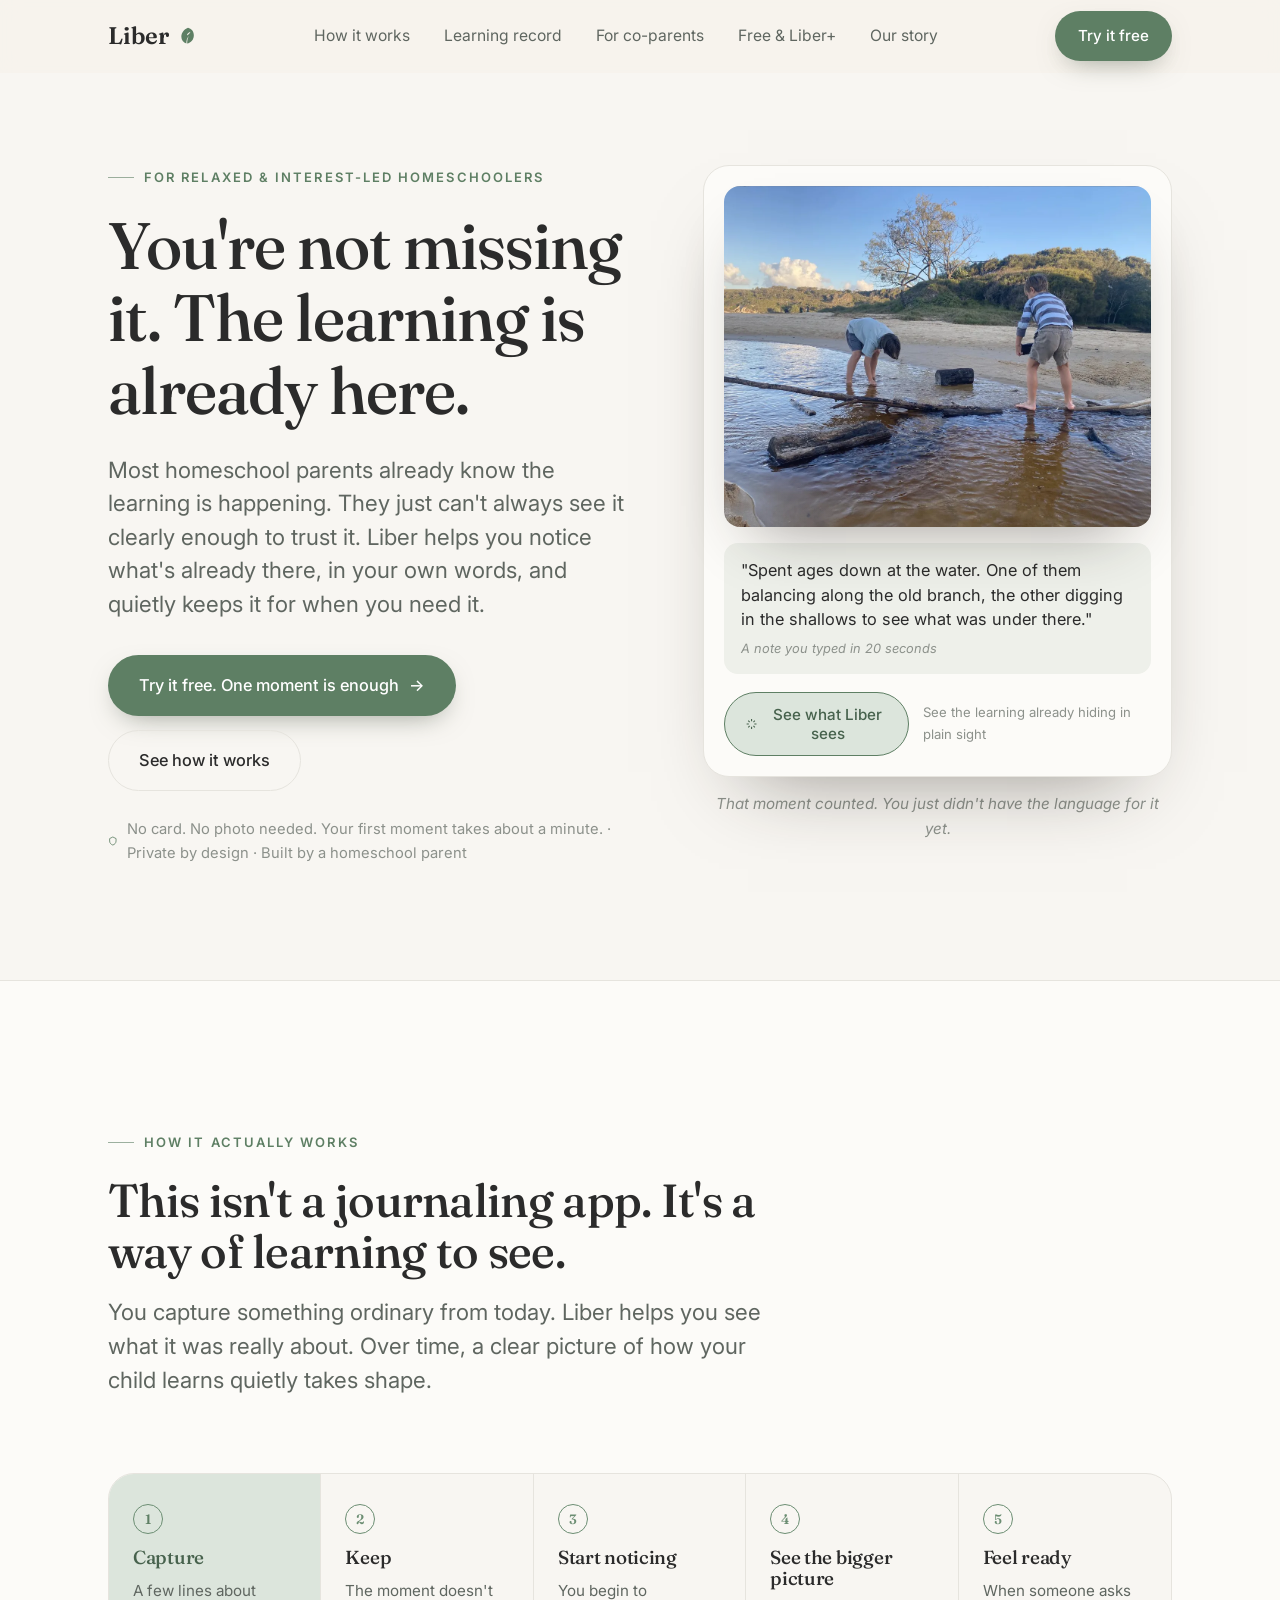
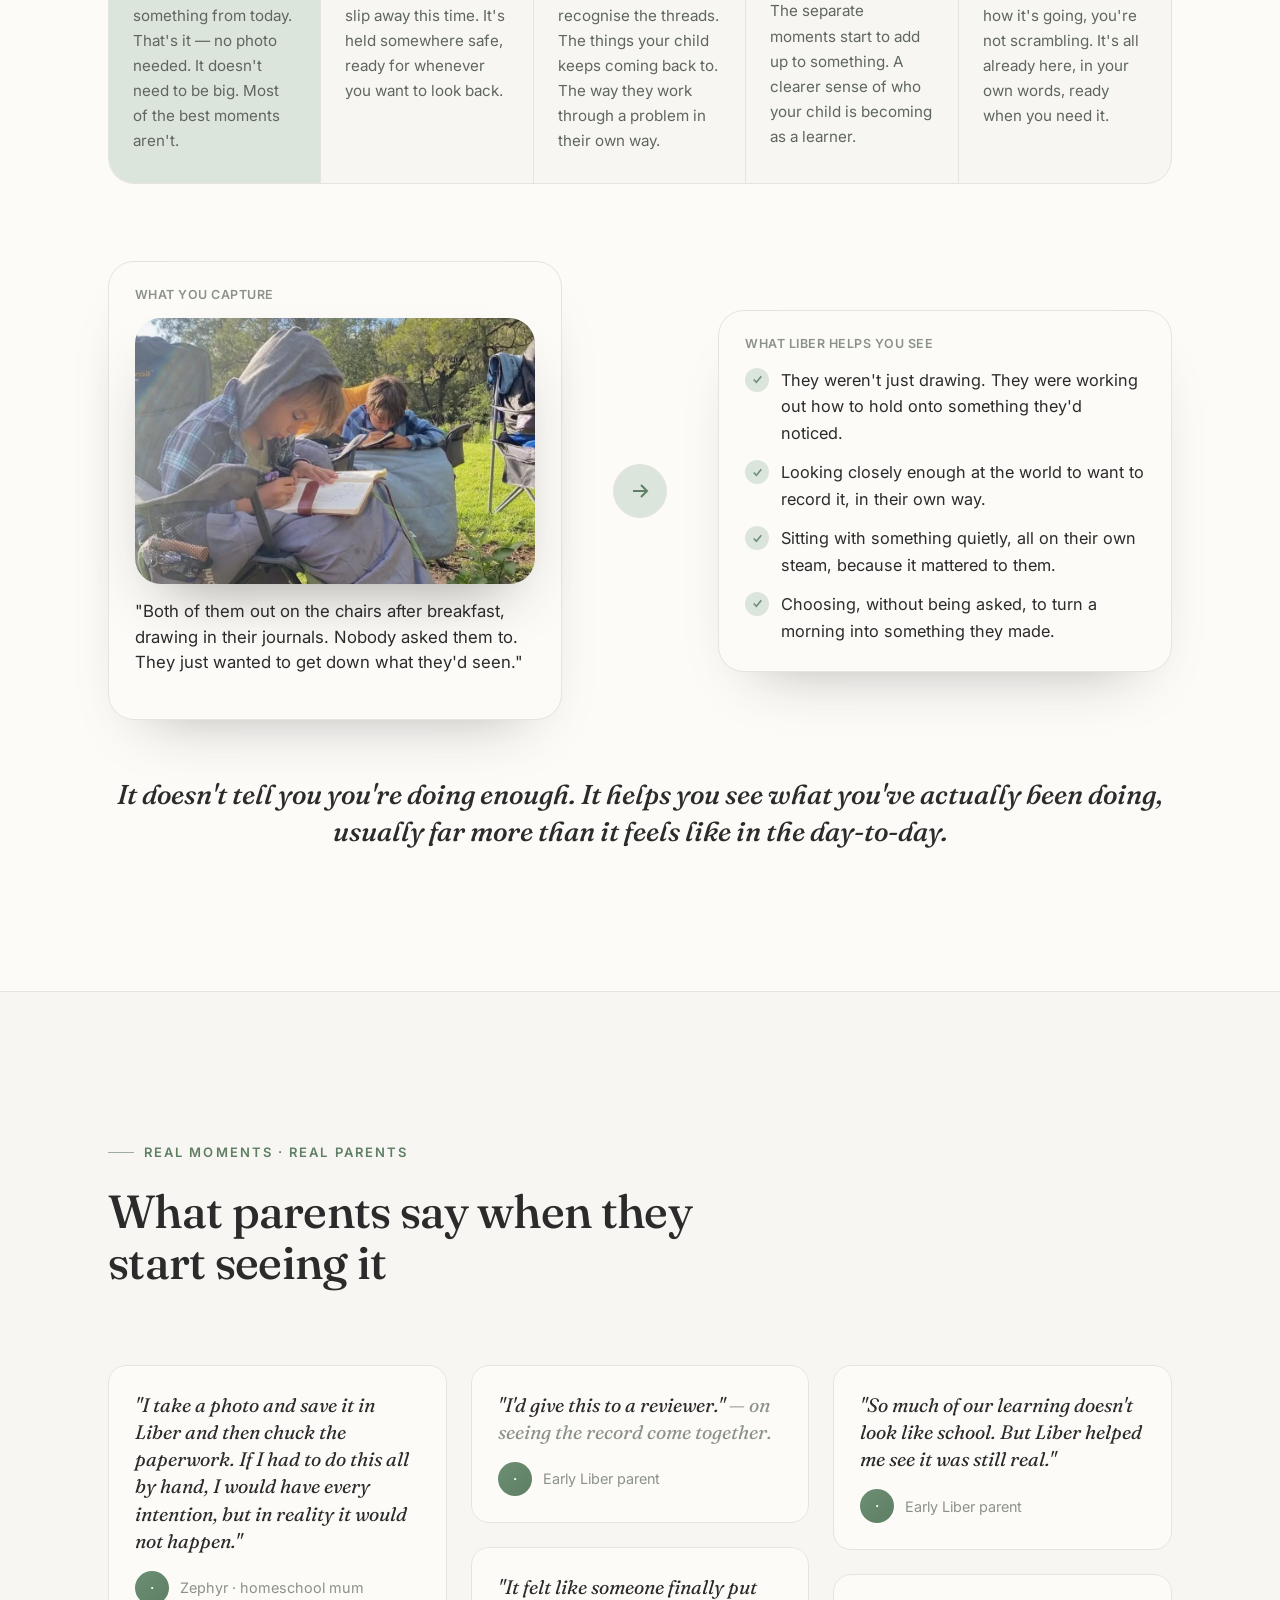
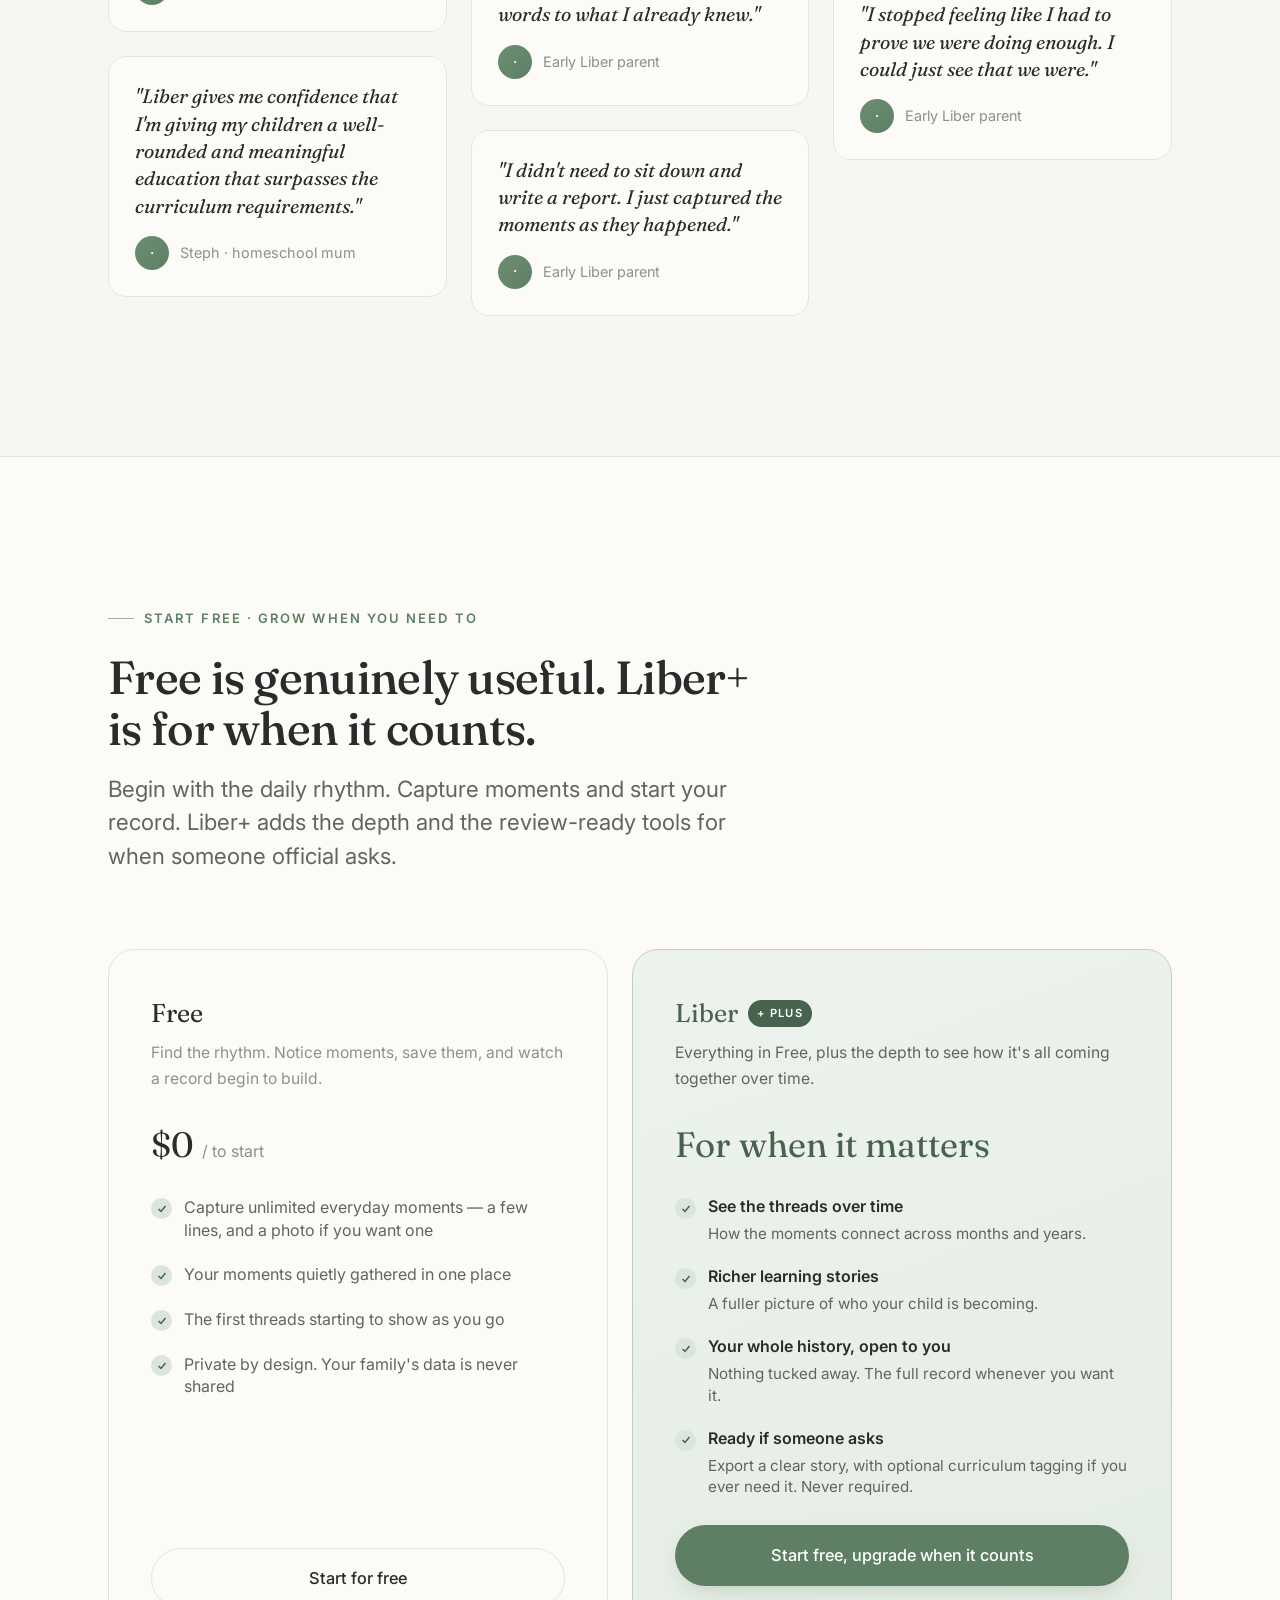
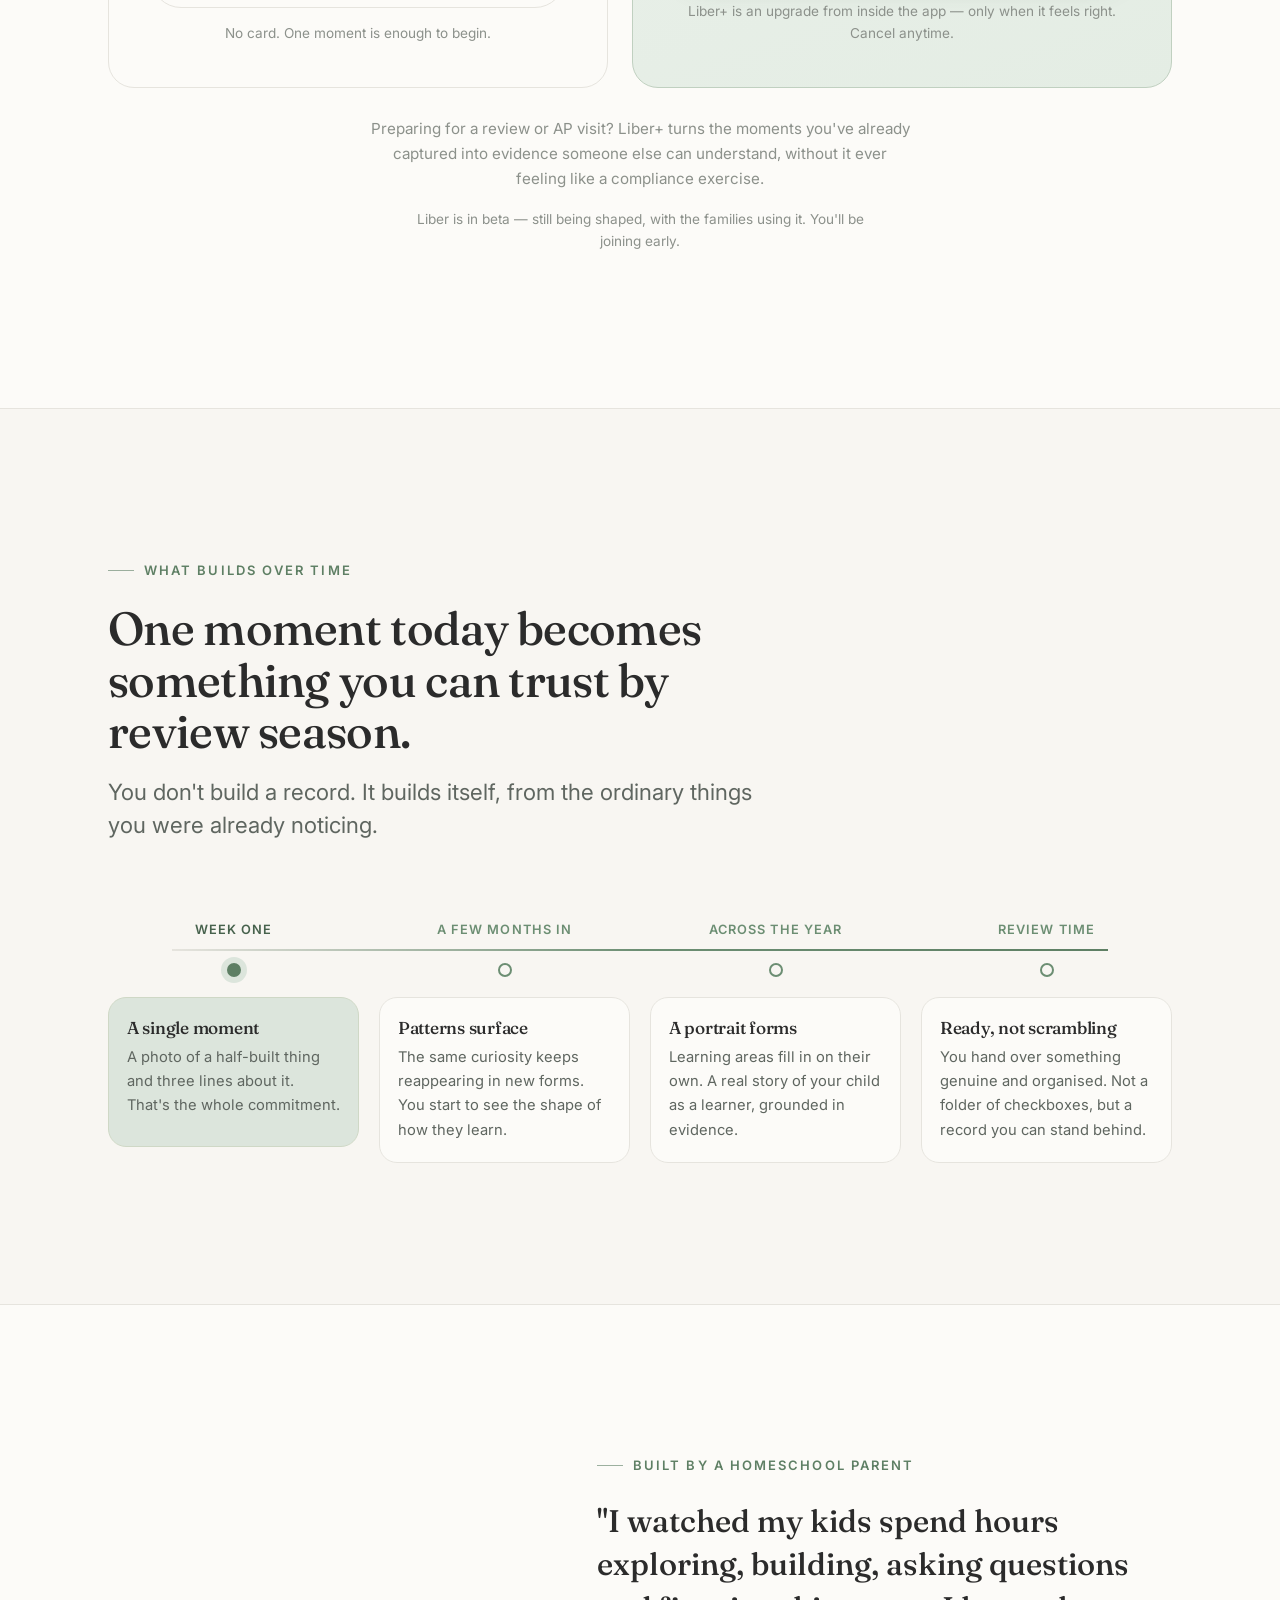
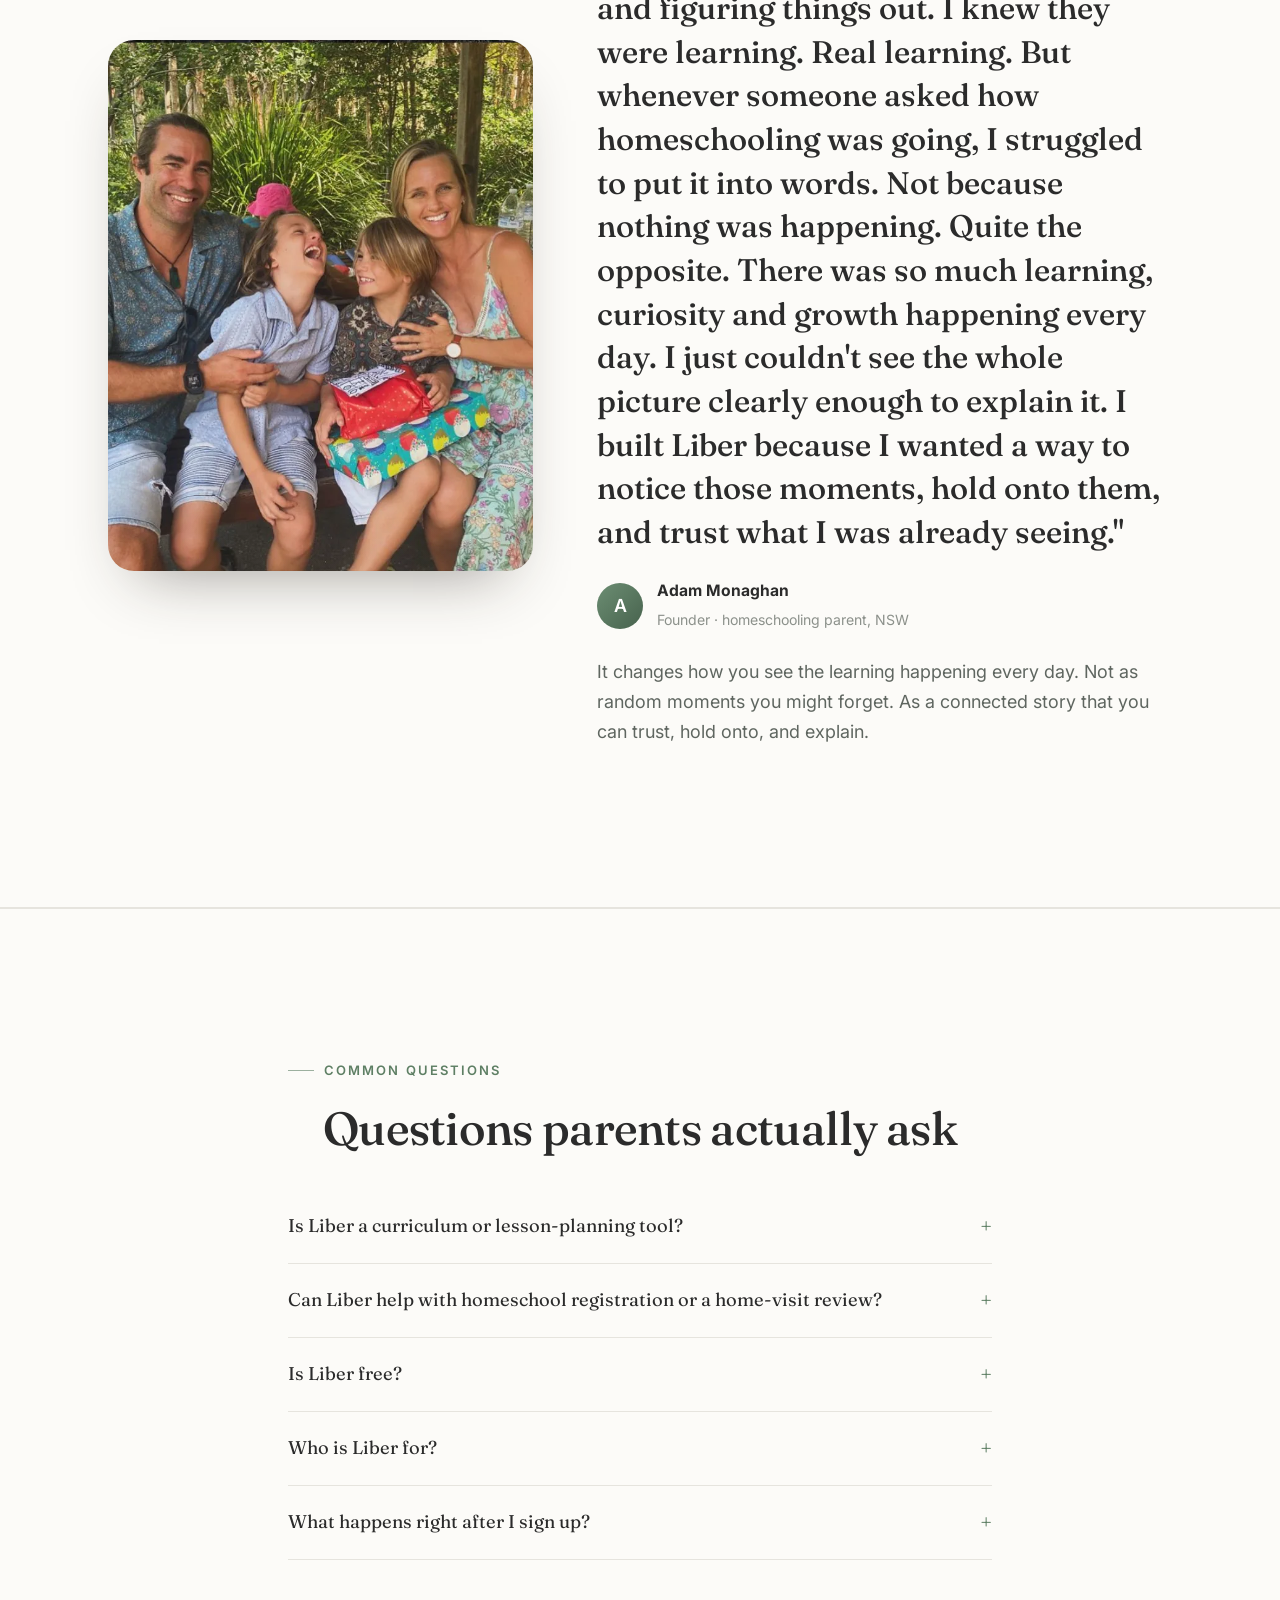
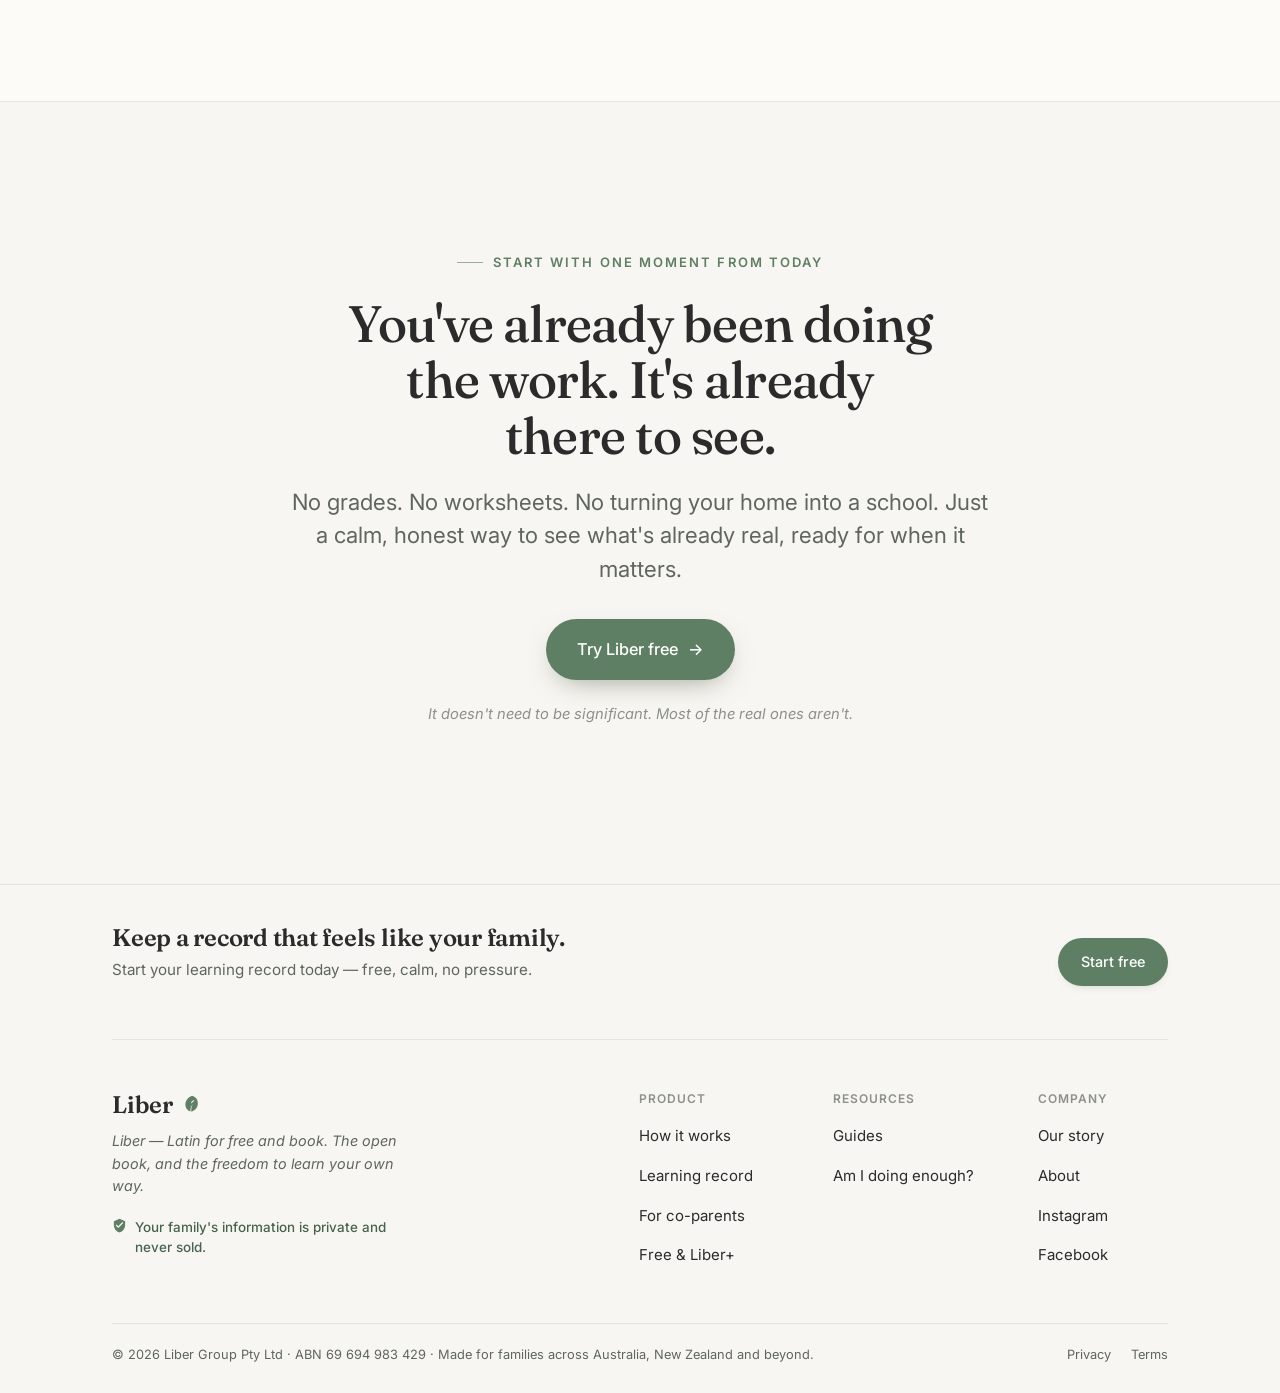
==== index.html @ 281dfd51 "Set accurate first-Moment expectations on the homepage A live signup-to-first-Moment walkthrough sho" ====
<!DOCTYPE html>
<html lang="en">
<head>
<meta charset="UTF-8" />
<script>
    !function(t,e){var o,n,p,r;e.__SV||(window.posthog && window.posthog.__loaded)||(window.posthog=e,e._i=[],e.init=function(i,s,a){function g(t,e){var o=e.split(".");2==o.length&&(t=t[o[0]],e=o[1]),t[e]=function(){t.push([e].concat(Array.prototype.slice.call(arguments,0)))}}(p=t.createElement("script")).type="text/javascript",p.crossOrigin="anonymous",p.async=!0,p.src=s.api_host.replace(".i.posthog.com","-assets.i.posthog.com")+"/static/array.js",(r=t.getElementsByTagName("script")[0]).parentNode.insertBefore(p,r);var u=e;for(void 0!==a?u=e[a]=[]:a="posthog",u.people=u.people||[],u.toString=function(t){var e="posthog";return"posthog"!==a&&(e+="."+a),t||(e+=" (stub)"),e},u.people.toString=function(){return u.toString(1)+".people (stub)"},o="xi Si init Ni Bi pr qi Ui $i capture calculateEventProperties Zi register register_once register_for_session unregister unregister_for_session Yi getFeatureFlag getFeatureFlagPayload getFeatureFlagResult isFeatureEnabled reloadFeatureFlags updateFlags updateEarlyAccessFeatureEnrollment getEarlyAccessFeatures on onFeatureFlags onSurveysLoaded onSessionId getSurveys getActiveMatchingSurveys renderSurvey displaySurvey cancelPendingSurvey canRenderSurvey canRenderSurveyAsync Ki identify setPersonProperties unsetPersonProperties group resetGroups setPersonPropertiesForFlags resetPersonPropertiesForFlags setGroupPropertiesForFlags resetGroupPropertiesForFlags reset setIdentity clearIdentity get_distinct_id getGroups get_session_id get_session_replay_url alias set_config startSessionRecording stopSessionRecording sessionRecordingStarted captureException addExceptionStep captureLog startExceptionAutocapture stopExceptionAutocapture loadToolbar get_property getSessionProperty Qi Wi createPersonProfile setInternalOrTestUser Ji Fi tn opt_in_capturing opt_out_capturing has_opted_in_capturing has_opted_out_capturing get_explicit_consent_status is_capturing clear_opt_in_out_capturing zi debug mr it getPageViewId captureTraceFeedback captureTraceMetric Ri".split(" "),n=0;n<o.length;n++)g(u,o[n]);e._i.push([i,s,a])},e.__SV=1)}(document,window.posthog||[]);
    posthog.init('phc_2ThTXHl2KDJTQolhAJInrXvRKtKXohJTFI7QK8k49r2', {
        api_host: 'https://us.i.posthog.com',
        defaults: '2026-05-30',
        person_profiles: 'identified_only', // or 'always' to create profiles for anonymous users as well
    })
</script>
<meta name="viewport" content="width=device-width, initial-scale=1.0" />
<link rel="icon" href="favicon.svg" type="image/svg+xml" />
<link rel="icon" href="favicon.ico" sizes="any" />
<link rel="apple-touch-icon" href="apple-touch-icon.png" />
<meta name="theme-color" content="#5E7F64" />
<title>Liber. You're not missing it. The learning is already here.</title>
<meta name="description" content="Liber helps relaxed, interest-led and unschooling homeschool parents see the learning that's already happening. It quietly builds a record you can trust." />
<link rel="canonical" href="https://liber.net.au/" />
<link rel="preload" as="image" href="images/creek-exploring.webp" fetchpriority="high" />
<meta property="og:type" content="website" />
<meta property="og:title" content="Liber — capture everyday learning moments, build confidence, records and evidence" />
<meta property="og:description" content="Liber helps homeschool families capture everyday moments of learning and turn them into confidence, records and evidence — without creating school at home." />
<meta property="og:url" content="https://liber.net.au/" />
<meta property="og:site_name" content="Liber" />
<meta property="og:image" content="https://liber.net.au/images/hero-journalling.jpg" />
<meta name="twitter:card" content="summary_large_image" />
<meta name="twitter:title" content="Liber — see the learning already happening" />
<meta name="twitter:description" content="Capture everyday learning moments and build confidence, records and evidence — without creating school at home." />
<meta name="twitter:image" content="https://liber.net.au/images/hero-journalling.jpg" />
<script type="application/ld+json">
{
  "@context": "https://schema.org",
  "@graph": [
    {
      "@type": "Organization",
      "@id": "https://liber.net.au/#org",
      "name": "Liber",
      "url": "https://liber.net.au/",
      "description": "Liber helps homeschool families capture everyday moments of learning and turn them into confidence, records and evidence — without creating school at home.",
      "founder": { "@id": "https://liber.net.au/#adam" },
      "areaServed": [ {"@type":"Country","name":"Australia"}, {"@type":"Country","name":"New Zealand"} ],
      "sameAs": [
        "https://www.instagram.com/liberlearning/",
        "https://www.facebook.com/profile.php?id=61584045934594"
      ]
    },
    {
      "@type": "Person",
      "@id": "https://liber.net.au/#adam",
      "name": "Adam Monaghan",
      "jobTitle": "Founder",
      "worksFor": { "@id": "https://liber.net.au/#org" },
      "description": "Homeschooling parent, NSW, Australia; founder of Liber.",
      "knowsAbout": ["Homeschool registration (NSW)", "Home education record-keeping", "Unschooling"],
      "sameAs": ["https://www.linkedin.com/in/adam-monaghan-69747554/"]
    },
    {
      "@type": "SoftwareApplication",
      "@id": "https://liber.net.au/#app",
      "name": "Liber",
      "url": "https://liber.net.au/",
      "operatingSystem": "Web",
      "applicationCategory": "EducationalApplication",
      "publisher": { "@id": "https://liber.net.au/#org" },
      "description": "Capture everyday homeschool moments — a photo and a few lines — and build the confidence, records and evidence you need for registration or review time. Made for relaxed, interest-led and unschooling families.",
      "audience": { "@type": "Audience", "audienceType": "Homeschooling parents; unschooling and interest-led families; neurodivergent learners" },
      "offers": [ { "@type": "Offer", "name": "Free", "price": "0", "priceCurrency": "AUD" } ]
    },
    {
      "@type": "FAQPage",
      "@id": "https://liber.net.au/#faq",
      "mainEntity": [
        { "@type": "Question", "name": "Is Liber a curriculum or lesson-planning tool?",
          "acceptedAnswer": { "@type": "Answer", "text": "No. Liber is deliberately not a curriculum tool. It helps you see and keep the learning already happening in everyday moments — no worksheets, no grades, no lesson plans." } },
        { "@type": "Question", "name": "Can Liber help with homeschool registration or a home-visit review?",
          "acceptedAnswer": { "@type": "Answer", "text": "Yes. The moments you capture quietly build into a record. Liber+ can turn them into a clear, organised story for registration, reviews or an Authorised Person visit — without it ever feeling like a compliance exercise." } },
        { "@type": "Question", "name": "Is Liber free?",
          "acceptedAnswer": { "@type": "Answer", "text": "Yes — capturing moments and building your record is free. Liber+ adds long-range patterns, richer learning stories, full history and review-ready exports." } },
        { "@type": "Question", "name": "Who is Liber for?",
          "acceptedAnswer": { "@type": "Answer", "text": "Relaxed, interest-led, unschooling and neurodivergent homeschool families across Australia, New Zealand and beyond, who want a calm, honest record of real learning." } }
      ]
    }
  ]
}
</script>
<link rel="preconnect" href="https://fonts.googleapis.com" />
<link rel="preconnect" href="https://fonts.gstatic.com" crossorigin />
<link rel="preload" as="style" href="https://fonts.googleapis.com/css2?family=Fraunces:opsz,wght@9..144,400;9..144,500;9..144,600&family=Inter:wght@400;450;500;600&display=swap" />
<link rel="stylesheet" href="https://fonts.googleapis.com/css2?family=Fraunces:opsz,wght@9..144,400;9..144,500;9..144,600&family=Inter:wght@400;450;500;600&display=swap" media="print" onload="this.media='all'" />
<noscript><link rel="stylesheet" href="https://fonts.googleapis.com/css2?family=Fraunces:opsz,wght@9..144,400;9..144,500;9..144,600&family=Inter:wght@400;450;500;600&display=swap" /></noscript>
<style>
  :root{
    /* Liber app palette — re-skinned from WeWeb design system */
    --paper:#F8F6F2;        /* warm cream base (app background) */
    --paper-2:#FCFBF8;      /* off-white card surface */
    --paper-3:#EEF0EA;      /* soft sage-tinted panel */
    --ink:#2B2B2B;          /* primary text */
    --ink-soft:#5F6660;     /* secondary / body text */
    --ink-faint:#8C918B;    /* muted captions */
    --line:#E6E4DE;         /* light hairline borders */
    --sage:#5E7F64;         /* primary green accent */
    --sage-deep:#47624D;    /* dark green */
    --sage-tint:#DCE5DC;    /* soft sage wash */
    --clay:#6C8E73;         /* secondary accent → success green (was clay) */
    --clay-tint:#DCE5DC;    /* soft sage wash (was clay tint) */
    --gold:#5E7F64;         /* Liber+ accent → primary green (was gold) */
    --radius:18px;
    --radius-lg:26px;
    --maxw:1120px;
    --ease:cubic-bezier(.4,.14,.18,1);
  }

  *{box-sizing:border-box;}
  html{scroll-behavior:smooth;}
  body{
    margin:0;
    background:var(--paper);
    color:var(--ink-soft);
    font-family:'Inter',system-ui,-apple-system,sans-serif;
    font-size:18px;
    line-height:1.65;
    -webkit-font-smoothing:antialiased;
    text-rendering:optimizeLegibility;
    overflow-x:hidden;
  }
  h1,h2,h3,h4{
    font-family:'Fraunces',Georgia,serif;
    color:var(--ink);
    font-weight:500;
    line-height:1.1;
    letter-spacing:-0.015em;
    margin:0;
  }
  p{margin:0 0 1.1em;}
  a{color:inherit;}
  img{max-width:100%;display:block;}

  .wrap{max-width:var(--maxw);margin:0 auto;padding:0 28px;}
  .narrow{max-width:760px;margin-left:auto;margin-right:auto;}

  /* ===== Section rhythm — generous breathing room ===== */
  section{padding:clamp(72px,11vw,150px) 0;position:relative;}
  .eyebrow{
    font-family:'Inter',sans-serif;
    font-size:13px;font-weight:600;letter-spacing:.16em;text-transform:uppercase;
    color:var(--sage);margin:0 0 22px;display:inline-flex;align-items:center;gap:10px;
  }
  .eyebrow::before{content:"";width:26px;height:1px;background:var(--sage);opacity:.6;}

  .display{font-size:clamp(2.3rem,5.6vw,4rem);}
  .h2{font-size:clamp(1.9rem,3.8vw,2.9rem);}
  .lede{font-size:clamp(1.15rem,1.9vw,1.4rem);line-height:1.5;color:var(--ink-soft);}

  /* ===== Buttons ===== */
  .btn{
    display:inline-flex;align-items:center;justify-content:center;gap:10px;
    font-family:'Inter',sans-serif;font-weight:500;font-size:1.02rem;
    padding:16px 30px;border-radius:100px;border:1px solid transparent;
    cursor:pointer;text-decoration:none;transition:transform .35s var(--ease),background .3s,box-shadow .3s;
  }
  .btn-primary{background:var(--sage);color:#fff;box-shadow:0 10px 28px -12px rgba(71,81,65,.6);}
  .btn-primary:hover{background:var(--sage-deep);transform:translateY(-2px);}
  .btn-ghost{background:transparent;color:var(--ink);border-color:var(--line);}
  .btn-ghost:hover{border-color:var(--sage);color:var(--sage-deep);transform:translateY(-2px);}
  .btn-arrow{transition:transform .35s var(--ease);}
  .btn:hover .btn-arrow{transform:translateX(4px);}

  /* ===== Header ===== */
  header.site{
    position:sticky;top:0;z-index:60;
    backdrop-filter:saturate(120%) blur(10px);
    background:rgba(247,243,236,.78);
    border-bottom:1px solid transparent;transition:border-color .3s,background .3s;
  }
  header.site.scrolled{border-color:var(--line);}
  .nav{display:flex;align-items:center;justify-content:space-between;height:72px;}
  .logo{font-family:'Fraunces',serif;font-weight:600;font-size:1.5rem;color:var(--ink);letter-spacing:-.01em;text-decoration:none;display:flex;align-items:center;gap:9px;}
  .logo .leaf{width:20px;height:20px;display:inline-block;margin-bottom:1px;color:var(--sage);flex:none;}
  .nav-links{display:flex;align-items:center;gap:34px;}
  .nav-links a{text-decoration:none;font-size:.98rem;color:var(--ink-soft);transition:color .2s;}
  .nav-links a:hover{color:var(--sage-deep);}
  .nav-cta{padding:11px 22px;font-size:.95rem;}
  .nav-toggle{display:none;}

  /* ===== Photographic placeholders ===== */
  .photo{
    position:relative;border-radius:var(--radius-lg);overflow:hidden;
    background:linear-gradient(135deg,#cbb89c 0%,#a8957a 45%,#8a9c84 100%);
    box-shadow:0 30px 60px -30px rgba(40,34,26,.45);
    isolation:isolate;
  }
  .photo::after{ /* very light vignette only, so real photos stay clean */
    content:"";position:absolute;inset:0;z-index:1;pointer-events:none;
    background:radial-gradient(130% 130% at 50% 0%,transparent 70%,rgba(40,30,20,.10) 100%);
  }
  .photo .ph-label{
    position:absolute;left:16px;bottom:14px;z-index:3;
    font-size:11.5px;letter-spacing:.05em;color:rgba(255,255,255,.92);
    background:rgba(36,31,26,.34);backdrop-filter:blur(3px);
    padding:5px 11px;border-radius:100px;display:inline-flex;align-items:center;gap:6px;font-weight:500;
  }
  .photo .ph-label svg{width:13px;height:13px;}
  /* palette variants so the page feels like a gallery of real, different moments */
  .photo.v-creek{background:linear-gradient(140deg,#8fa6a0 0%,#6f8c84 50%,#4f6b62 100%);}
  .photo.v-table{background:linear-gradient(140deg,#d8c19c 0%,#c2a172 55%,#9c7c4f 100%);}
  .photo.v-books{background:linear-gradient(140deg,#c8a98e 0%,#a9846a 50%,#7d5f49 100%);}
  .photo.v-window{background:linear-gradient(140deg,#bcc3c9 0%,#9aa6ad 55%,#74838b 100%);}
  .photo.v-hands{background:linear-gradient(140deg,#d3b9a6 0%,#b89178 55%,#8f6a52 100%);}
  .photo-cap{font-size:.95rem;color:var(--ink-faint);font-style:italic;margin-top:14px;text-align:center;}

  /* reveal-on-scroll */
  .reveal{opacity:0;transform:translateY(26px);transition:opacity .9s var(--ease),transform .9s var(--ease);}
  .reveal.in{opacity:1;transform:none;}
  .reveal.d1{transition-delay:.08s;} .reveal.d2{transition-delay:.16s;} .reveal.d3{transition-delay:.24s;} .reveal.d4{transition-delay:.32s;}

  /* ============================================================
     HERO  — calm skin + "written back" interactive reveal
     ============================================================ */
  .hero{padding-top:clamp(48px,7vw,84px);padding-bottom:clamp(60px,9vw,120px);}
  .hero-grid{display:grid;grid-template-columns:1.05fr .95fr;gap:clamp(40px,6vw,80px);align-items:center;}
  .hero h1{font-size:clamp(2.5rem,5.4vw,4.1rem);max-width:13ch;}
  .hero .lede{margin:26px 0 34px;max-width:46ch;}
  .hero-actions{display:flex;gap:14px;flex-wrap:wrap;align-items:center;}
  .hero-trust{margin-top:26px;font-size:.92rem;color:var(--ink-faint);display:flex;align-items:center;gap:9px;}
  .hero-trust svg{width:16px;height:16px;color:var(--sage);}

  /* The reveal card */
  .moment{
    background:var(--paper-2);border:1px solid var(--line);border-radius:var(--radius-lg);
    padding:20px;box-shadow:0 40px 80px -45px rgba(40,34,26,.5);position:relative;
  }
  .moment .photo{aspect-ratio:5/4;border-radius:16px;}
  .moment-note{
    margin-top:16px;padding:15px 17px;background:var(--paper-3);border-radius:14px;
    font-size:1.02rem;color:var(--ink);line-height:1.5;
  }
  .moment-note .who{display:block;font-size:.8rem;color:var(--ink-faint);margin-top:8px;font-style:italic;}
  .moment-foot{display:flex;align-items:center;justify-content:space-between;gap:14px;margin-top:18px;}
  .reveal-btn{
    appearance:none;border:1px solid var(--sage);background:var(--sage-tint);color:var(--sage-deep);
    font-family:'Inter',sans-serif;font-weight:500;font-size:.95rem;border-radius:100px;
    padding:12px 20px;cursor:pointer;transition:background .3s,transform .3s,color .3s;display:inline-flex;align-items:center;gap:9px;
  }
  .reveal-btn:hover{background:var(--sage);color:#fff;transform:translateY(-1px);}
  .reveal-btn .spark{width:16px;height:16px;}
  .moment-hint{font-size:.82rem;color:var(--ink-faint);}

  /* the "written back" tags */
  .written{margin-top:18px;border-top:1px dashed var(--line);padding-top:18px;display:none;}
  .written.show{display:block;animation:fadeUp .6s var(--ease);}
  .written-label{font-size:.78rem;letter-spacing:.13em;text-transform:uppercase;color:var(--clay);font-weight:600;margin-bottom:12px;}
  .tags{display:flex;flex-wrap:wrap;gap:9px;}
  .tag{
    font-size:.9rem;color:var(--sage-deep);background:#fff;border:1px solid var(--line);
    padding:8px 14px;border-radius:100px;opacity:0;transform:translateY(8px) scale(.96);
    animation:tagIn .5s var(--ease) forwards;
  }
  .tag b{font-weight:600;color:var(--ink);}
  .written-said{margin:15px 0 0;font-size:.96rem;color:var(--ink-soft);font-style:italic;}
  .reflection-line{margin:0 0 11px;font-size:1.02rem;line-height:1.5;color:var(--ink);padding-left:18px;position:relative;opacity:0;animation:lineIn .5s var(--ease) forwards;}
  .reflection-line:last-child{margin-bottom:0;}
  .reflection-line::before{content:"";position:absolute;left:0;top:.62em;width:6px;height:6px;border-radius:50%;background:var(--sage);}
  @keyframes lineIn{from{opacity:0;transform:translateY(6px);}to{opacity:1;transform:none;}}
  @keyframes tagIn{to{opacity:1;transform:none;}}
  @keyframes fadeUp{from{opacity:0;transform:translateY(12px);}to{opacity:1;transform:none;}}

  /* ============================================================
     HOW IT WORKS — the reveal mechanic as the structural spine
     ============================================================ */
  .band{background:var(--paper-2);border-top:1px solid var(--line);border-bottom:1px solid var(--line);}
  .section-head{max-width:680px;margin:0 0 clamp(48px,6vw,80px);}
  .section-head .h2{margin-bottom:18px;}

  .steps{display:grid;grid-template-columns:repeat(5,1fr);gap:0;border:1px solid var(--line);border-radius:var(--radius-lg);overflow:hidden;background:var(--paper);}
  .step{padding:30px 24px;border-right:1px solid var(--line);position:relative;transition:background .4s;}
  .step:last-child{border-right:none;}
  .step{cursor:pointer;}
  .step:hover{background:var(--sage-tint);}
  .step.active{background:var(--sage-tint);}
  .step.active .ring{border-color:var(--sage);color:var(--sage);}
  .step.active h4{color:var(--sage-deep);}
  .step .num{font-family:'Fraunces',serif;font-size:1.05rem;color:var(--clay);font-weight:600;margin-bottom:14px;display:flex;align-items:center;gap:8px;}
  .step .num .ring{width:30px;height:30px;border-radius:50%;border:1.5px solid var(--clay);display:grid;place-items:center;font-size:.85rem;}
  .step h4{font-size:1.18rem;margin-bottom:9px;}
  .step p{font-size:.95rem;margin:0;color:var(--ink-soft);}

  /* The big interactive "transform" panel */
  .transform{display:grid;grid-template-columns:1fr auto 1fr;gap:clamp(20px,4vw,56px);align-items:center;margin-top:clamp(48px,6vw,80px);}
  .tcard{background:var(--paper-2);border:1px solid var(--line);border-radius:var(--radius-lg);padding:26px;box-shadow:0 30px 60px -40px rgba(40,34,26,.4);}
  .tcard h4{font-size:1.05rem;margin-bottom:16px;color:var(--ink-faint);font-family:'Inter',sans-serif;font-weight:600;letter-spacing:.04em;text-transform:uppercase;font-size:.78rem;}
  .tcard .photo{aspect-ratio:3/2;}
  .raw-note{margin-top:15px;font-size:1.05rem;color:var(--ink);line-height:1.5;}
  .arrow-mid{display:grid;place-items:center;color:var(--sage);}
  .arrow-mid .a-inner{width:54px;height:54px;border-radius:50%;background:var(--sage-tint);display:grid;place-items:center;border:1px solid var(--line);}
  .arrow-mid svg{width:24px;height:24px;}
  .out-list{list-style:none;margin:0;padding:0;display:flex;flex-direction:column;gap:12px;}
  .out-list li{display:flex;gap:12px;align-items:flex-start;font-size:1.02rem;color:var(--ink);opacity:0;transform:translateX(10px);}
  .transform.in .out-list li{animation:slideIn .55s var(--ease) forwards;}
  .transform.in .out-list li:nth-child(1){animation-delay:.15s;}
  .transform.in .out-list li:nth-child(2){animation-delay:.35s;}
  .transform.in .out-list li:nth-child(3){animation-delay:.55s;}
  .transform.in .out-list li:nth-child(4){animation-delay:.75s;}
  @keyframes slideIn{to{opacity:1;transform:none;}}
  .out-list .ic{width:24px;height:24px;border-radius:50%;background:var(--clay-tint);color:var(--clay);display:grid;place-items:center;flex:none;margin-top:1px;}
  .out-list .ic svg{width:13px;height:13px;}
  .transform-said{text-align:center;max-width:60ch;margin:clamp(36px,5vw,56px) auto 0;font-family:'Fraunces',serif;font-size:clamp(1.3rem,2.4vw,1.7rem);color:var(--ink);font-weight:500;line-height:1.35;font-style:italic;}

  /* ============================================================
     SOCIAL PROOF — real moments
     ============================================================ */
  .quotes{columns:3;column-gap:24px;}
  .quote{
    break-inside:avoid;background:var(--paper-2);border:1px solid var(--line);border-radius:var(--radius);
    padding:26px;margin-bottom:24px;
  }
  .quote p{font-family:'Fraunces',serif;font-size:1.22rem;line-height:1.4;color:var(--ink);font-style:italic;margin:0 0 16px;}
  .quote .src{display:flex;align-items:center;gap:11px;font-size:.9rem;color:var(--ink-faint);font-style:normal;}
  .quote .av{width:34px;height:34px;border-radius:50%;background:linear-gradient(135deg,var(--clay),var(--sage));display:grid;place-items:center;color:#fff;font-weight:600;font-size:.85rem;flex:none;}
  .quote:hover{border-color:var(--sage-tint);background:var(--paper-2);}

  /* ============================================================
     FREE vs LIBER+   value hierarchy
     ============================================================ */
  .plans{display:grid;grid-template-columns:1fr 1.08fr;gap:24px;align-items:stretch;}
  .plan{border:1px solid var(--line);border-radius:var(--radius-lg);padding:clamp(28px,3.4vw,42px);background:var(--paper-2);display:flex;flex-direction:column;}
  .plan.plus{background:linear-gradient(160deg,#EDF2ED 0%,#E4EDE4 100%);border-color:#C0D0C0;color:var(--ink);position:relative;overflow:hidden;}
  /* Decorative circle removed for cleaner feel */
  .plan .pname{font-family:'Fraunces',serif;font-size:1.6rem;color:var(--ink);margin-bottom:6px;}
  .plan.plus .pname{color:var(--sage-deep);display:flex;align-items:center;gap:10px;}
  .plan.plus .pname .plus-badge{font-family:'Inter',sans-serif;font-size:.7rem;letter-spacing:.1em;background:var(--sage-deep);color:#fff;padding:4px 9px;border-radius:100px;font-weight:600;}
  .plan .ptag{font-size:.98rem;color:var(--ink-faint);margin-bottom:24px;min-height:48px;}
  .plan.plus .ptag{color:var(--ink-soft);}
  .plan .price{font-family:'Fraunces',serif;font-size:2.2rem;color:var(--ink);margin-bottom:22px;}
  .plan.plus .price{color:var(--sage-deep);}
  .plan .price small{font-size:1rem;color:var(--ink-faint);font-family:'Inter',sans-serif;}
  .plan.plus .price small{color:var(--ink-faint);}
  .feat{list-style:none;margin:0 0 28px;padding:0;display:flex;flex-direction:column;gap:22px;flex:1;}
  .feat li{display:flex;gap:12px;align-items:flex-start;font-size:1rem;line-height:1.4;}
  .feat-content{display:flex;flex-direction:column;gap:4px;flex:1;}
  .feat-title{font-weight:600;color:inherit;line-height:1.3;}
  .feat-desc{font-size:.95rem;color:var(--ink-soft);line-height:1.4;margin-top:2px;}
  .plan.plus .feat-title{color:var(--ink);font-weight:600;}
  .plan.plus .feat-desc{color:var(--ink-soft);}
  .feat .ck{width:21px;height:21px;flex:none;border-radius:50%;display:grid;place-items:center;margin-top:2px;background:var(--sage-tint);color:var(--sage-deep);}
  .plan.plus .feat .ck{background:var(--sage-tint);color:var(--sage-deep);}
  .feat .ck svg{width:12px;height:12px;}
  .plan.plus .btn-primary{background:var(--sage);color:#fff;box-shadow:0 8px 24px -10px rgba(71,98,77,.35);}
  .plan.plus .btn-primary:hover{background:var(--sage-deep);}
  .plan-foot{font-size:.85rem;color:var(--ink-faint);margin-top:14px;text-align:center;}
  .plan.plus .plan-foot{color:var(--ink-faint);}
  .review-note{margin-top:28px;text-align:center;font-size:.95rem;color:var(--ink-faint);max-width:54ch;margin-left:auto;margin-right:auto;}
  .review-note.beta-note{margin-top:14px;font-size:.85rem;}

  /* ============================================================
     TIME-BASED PAYOFF — portrait builds toward review readiness
     ============================================================ */
  .timeline{position:relative;margin-top:clamp(40px,5vw,64px);}
  .tl-track{display:grid;grid-template-columns:repeat(4,1fr);gap:20px;position:relative;}
  .tl-track::before{content:"";position:absolute;top:30px;left:6%;right:6%;height:2px;background:linear-gradient(90deg,var(--line),var(--clay),var(--sage));z-index:0;}
  .tl-step{position:relative;z-index:1;text-align:center;}
  .tl-dot{width:14px;height:14px;border-radius:50%;background:var(--paper);border:2.5px solid var(--clay);margin:23px auto 20px;}
  /* tl dot active state handled by JS */
  .tl-when{font-size:.8rem;letter-spacing:.08em;text-transform:uppercase;color:var(--clay);font-weight:600;margin-bottom:8px;}
  .tl-card{background:var(--paper-2);border:1px solid var(--line);border-radius:var(--radius);padding:20px 18px;text-align:left;min-height:150px;}
  .tl-card h4{font-size:1.08rem;margin-bottom:8px;}
  .tl-card p{font-size:.92rem;margin:0;color:var(--ink-soft);}
  .tl-step{cursor:pointer;}
  .tl-step.tl-active .tl-dot{background:var(--sage);border-color:var(--sage);box-shadow:0 0 0 6px var(--sage-tint);transition:all .35s;}
  .tl-step.tl-active .tl-card{background:var(--sage-tint);border-color:#cfd8c6;}
  .tl-step.tl-active .tl-when{color:var(--sage-deep);}
  .tl-dot{transition:all .35s;}
  .tl-card{transition:background .35s,border-color .35s;}

  /* ============================================================
     FOUNDER
     ============================================================ */
  .founder{display:grid;grid-template-columns:.85fr 1.15fr;gap:clamp(36px,5vw,72px);align-items:center;}
  .founder .photo{aspect-ratio:4/5;}
  .founder blockquote{margin:0;font-family:'Fraunces',serif;font-size:clamp(1.4rem,2.6vw,1.95rem);line-height:1.4;color:var(--ink);font-weight:500;}
  .founder .sign{margin-top:24px;display:flex;align-items:center;gap:14px;}
  .founder .sign .av{width:46px;height:46px;border-radius:50%;background:linear-gradient(135deg,var(--clay),var(--sage-deep));display:grid;place-items:center;color:#fff;font-weight:600;}
  .founder .sign .meta b{color:var(--ink);font-family:'Inter',sans-serif;display:block;font-size:.98rem;}
  .founder .sign .meta span{font-size:.88rem;color:var(--ink-faint);}

  /* ============================================================
     FINAL CTA
     ============================================================ */
  .final{text-align:center;}
  .final .h2{font-size:clamp(2rem,4.4vw,3.2rem);max-width:18ch;margin:0 auto 20px;}
  .final .lede{max-width:52ch;margin:0 auto 34px;}
  .final-mini{margin-top:22px;font-size:.92rem;color:var(--ink-faint);font-style:italic;}

  /* ===== Footer ===== */
  footer.site{background:var(--paper);border-top:1px solid var(--line);}
  footer.site .wrap{max-width:var(--maxw);margin:0 auto;padding:0 32px;}
  /* CTA band */
  .foot-cta{border-bottom:1px solid var(--line);padding:40px 0;display:flex;align-items:center;justify-content:space-between;gap:24px;flex-wrap:wrap;}
  .foot-cta h2{font-family:'Fraunces',serif;font-weight:600;font-size:1.5rem;letter-spacing:-.01em;color:var(--ink);}
  .foot-cta p{color:var(--ink-soft);font-size:.95rem;margin-top:6px;}
  .foot-cta .btn{font-size:.9rem;padding:11px 22px;box-shadow:0 4px 12px -8px rgba(71,81,65,.45);}
  /* Main columns */
  .foot-main{display:flex;justify-content:space-between;align-items:flex-start;gap:48px;padding:52px 0 44px;}
  .brand-col{flex:0 1 340px;}
  .foot-nav{display:flex;gap:64px;flex-wrap:wrap;}
  .foot-nav > div{min-width:130px;}
  .brand-col .logo{margin-bottom:0;line-height:1.1;}
  .brand-col .meaning{font-style:italic;color:var(--ink-soft);font-size:.9rem;line-height:1.55;margin-top:12px;max-width:300px;}
  .foot-trust{display:flex;align-items:flex-start;gap:8px;margin-top:20px;max-width:300px;color:var(--sage-deep);font-size:.84rem;line-height:1.5;font-weight:500;}
  .foot-trust svg{width:15px;height:15px;fill:var(--sage);flex-shrink:0;margin-top:1px;}
  .foot-main h3{font-family:'Inter',system-ui,-apple-system,sans-serif;font-size:12px;line-height:1.2;font-weight:600;letter-spacing:.08em;text-transform:uppercase;color:var(--ink-faint);margin:0 0 14px;}
  .foot-main ul{list-style:none;margin:0;padding:0;}
  .foot-main li{margin-bottom:10px;}
  .foot-main li a{color:var(--ink);text-decoration:none;font-size:15px;line-height:1.4;padding:1px 0;display:inline-block;}
  .foot-main li a:hover{color:var(--sage-deep);text-decoration:underline;text-underline-offset:3px;}
  /* Bottom bar */
  .foot-bottom{border-top:1px solid var(--line);padding:20px 0 28px;display:flex;justify-content:space-between;align-items:center;gap:16px;flex-wrap:wrap;color:var(--ink-soft);font-size:.8rem;}
  .foot-bottom a{color:var(--ink-soft);text-decoration:none;}
  .foot-bottom a:hover{color:var(--ink);text-decoration:underline;}
  .foot-legal{display:flex;gap:20px;}

  /* prototype annotation banner */

  /* ===== Responsive ===== */
  @media (max-width:980px){
    .foot-main{flex-direction:column;gap:40px;}
    .brand-col{flex:none;max-width:420px;}
    .hero-grid{grid-template-columns:1fr;}
    .hero h1{max-width:none;}
    .moment{max-width:480px;}
    .steps{grid-template-columns:repeat(2,1fr);}
    .step:nth-child(2n){border-right:none;}
    .step{border-bottom:1px solid var(--line);}
    .transform{grid-template-columns:1fr;}
    .arrow-mid{transform:rotate(90deg);margin:4px 0;}
    .quotes{columns:2;}
    .plans{grid-template-columns:1fr;}
    .founder{grid-template-columns:1fr;}
    .founder .photo{max-width:380px;}
    .tl-track{grid-template-columns:repeat(2,1fr);gap:30px 18px;}
    .tl-track::before{display:none;}
  }
  @media (max-width:680px){
    body{font-size:17px;}
    /* mobile menu: nav-links become a drop panel under the sticky bar */
    .nav-toggle{display:inline-flex;}
    .nav-links{position:absolute;top:72px;left:0;right:0;display:none;flex-direction:column;gap:0;
      background:var(--paper-2);border-bottom:1px solid var(--line);
      box-shadow:0 22px 44px -26px rgba(40,34,26,.45);padding:6px 0;}
    header.site.nav-open .nav-links{display:flex;}
    .nav-links a{padding:14px 28px;width:100%;font-size:1.02rem;}
    .quotes{columns:1;}
    .steps{grid-template-columns:1fr;}
    .step{border-right:none;border-bottom:1px solid var(--line);}
    .step:last-child{border-bottom:none;}
    .tl-track{grid-template-columns:1fr;}
    .hero-actions .btn{width:100%;}
    /* mobile footer: stack cleanly */
    footer.site .wrap{padding:0 24px;}
    .foot-nav{gap:28px 48px;}
    .foot-nav > div{min-width:120px;flex:1 1 40%;}
    .foot-cta{flex-direction:column;align-items:flex-start;}
    .foot-bottom{flex-direction:column;align-items:flex-start;}
    section{padding:64px 0;}
  }

  @media (prefers-reduced-motion:reduce){
    *{animation-duration:.001ms !important;transition-duration:.001ms !important;scroll-behavior:auto;}
    .reveal{opacity:1;transform:none;}
    .out-list li{opacity:1;transform:none;}
  }

  /* FAQ */
  .faq-list{max-width:760px;margin:36px auto 0;}
  .faq-list details{border-bottom:1px solid var(--line);padding:18px 0;}
  .faq-list summary{cursor:pointer;font-family:'Fraunces',serif;font-size:1.15rem;color:var(--ink);list-style:none;display:flex;justify-content:space-between;align-items:center;}
  .faq-list summary::after{content:'+';color:var(--sage);font-size:1.4rem;margin-left:16px;}
  .faq-list details[open] summary::after{content:'\2212';}
  .faq-list p{margin:12px 0 4px;color:var(--ink-soft);}
</style>
</head>
<body>



<header class="site" id="header">
  <div class="wrap nav">
    <a href="#top" class="logo">Liber<svg class="leaf" viewBox="0 0 24 24" fill="currentColor" aria-hidden="true"><path d="M12 2C7 4 4 8 4 13c0 4 2.5 7 6 8 0-4 1-7 3-9-1.5 2.5-2 5.5-2 9 4.5-1 8-4.5 8-10 0-5-3-8-7-9zm-1 8c1-1.5 2.5-2.5 4-3-1 2-2.5 3.5-4 4.5V10z"/></svg></a>
    <nav class="nav-links" id="nav-links">
      <a href="#how">How it works</a>
      <a href="/learning-record/">Learning record</a>
      <a href="/for-separated-families/">For co-parents</a>
      <a href="#plans">Free &amp; Liber+</a>
      <a href="#founder">Our story</a>
    </nav>
    <a href="https://app.liber.net.au/signup/?utm_source=liber_site&utm_medium=web&utm_content=nav" class="btn btn-primary nav-cta">Try it free</a>
    <button class="btn btn-ghost nav-cta nav-toggle" aria-label="Menu" aria-controls="nav-links" aria-expanded="false">Menu</button>
  </div>
</header>

<main id="top">

  <!-- ============ HERO ============ -->
  <section class="hero">
    <div class="wrap hero-grid">
      <div class="hero-copy reveal">
        <span class="eyebrow">For relaxed &amp; interest-led homeschoolers</span>
        <h1>You're not missing it. The learning is already&nbsp;here.</h1>
        <p class="lede">Most homeschool parents already know the learning is happening. They just can't always see it clearly enough to trust it. Liber helps you notice what's already there, in your own words, and quietly keeps it for when you need it.</p>
        <div class="hero-actions">
          <a href="https://app.liber.net.au/signup/?utm_source=liber_site&utm_medium=web&utm_content=hero_primary" class="btn btn-primary">Try it free. One moment is enough <span class="btn-arrow">→</span></a>
          <a href="#how" class="btn btn-ghost">See how it works</a>
        </div>
        <div class="hero-trust">
          <svg viewBox="0 0 24 24" fill="none" stroke="currentColor" stroke-width="2"><path d="M12 2l8 4v6c0 5-3.4 8.5-8 10-4.6-1.5-8-5-8-10V6l8-4z"/></svg>
          No card. No photo needed. Your first moment takes about a minute. · Private by design · Built by a homeschool parent
        </div>
      </div>

      <!-- Interactive "written back" reveal -->
      <div class="hero-card reveal d2">
        <div class="moment" id="moment">
          <div class="photo v-table" role="img" style="background-image:url('images/creek-exploring.webp');background-size:cover;background-position:center;" aria-label="Two children exploring the shallows at the river mouth, one balancing on a fallen branch, one reaching into the water">
          </div>
          <div class="moment-note">
            "Spent ages down at the water. One of them balancing along the old branch, the other digging in the shallows to see what was under there."
            <span class="who">A note you typed in 20 seconds</span>
          </div>
          <div class="moment-foot">
            <button class="reveal-btn" id="revealBtn" aria-expanded="false" aria-controls="written">
              <svg class="spark" viewBox="0 0 24 24" fill="none" stroke="currentColor" stroke-width="2"><path d="M12 3v4M12 17v4M3 12h4M17 12h4M6 6l2.5 2.5M15.5 15.5L18 18M18 6l-2.5 2.5M8.5 15.5L6 18"/></svg>
              See what Liber sees
            </button>
            <span class="moment-hint">See the learning already hiding in plain sight</span>
          </div>
          <div class="written" id="written" aria-live="polite">
            <div class="written-label">More than it looked like</div>
            <div class="tags" id="tags"></div>
            <p class="written-said">That afternoon they kept testing what the water and the wood would do. That's the kind of thing that's easy to miss, and easy to forget you saw.</p>
          </div>
        </div>
        <p class="photo-cap">That moment counted. You just didn't have the language for it yet.</p>
      </div>
    </div>
  </section>

  <!-- ============ HOW IT WORKS ============ -->
  <section class="band" id="how">
    <div class="wrap">
      <div class="section-head reveal">
        <span class="eyebrow">How it actually works</span>
        <h2 class="h2">This isn't a journaling app. It's a way of learning to see.</h2>
        <p class="lede">You capture something ordinary from today. Liber helps you see what it was really about. Over time, a clear picture of how your child learns quietly takes shape.</p>
      </div>

      <!-- 5 steps -->
      <div class="steps reveal d1">
        <div class="step">
          <div class="num"><span class="ring">1</span></div>
          <h4>Capture</h4>
          <p>A few lines about something from today. That's it — no photo needed. It doesn't need to be big. Most of the best moments aren't.</p>
        </div>
        <div class="step">
          <div class="num"><span class="ring">2</span></div>
          <h4>Keep</h4>
          <p>The moment doesn't slip away this time. It's held somewhere safe, ready for whenever you want to look back.</p>
        </div>
        <div class="step">
          <div class="num"><span class="ring">3</span></div>
          <h4>Start noticing</h4>
          <p>You begin to recognise the threads. The things your child keeps coming back to. The way they work through a problem in their own way.</p>
        </div>
        <div class="step">
          <div class="num"><span class="ring">4</span></div>
          <h4>See the bigger picture</h4>
          <p>The separate moments start to add up to something. A clearer sense of who your child is becoming as a learner.</p>
        </div>
        <div class="step">
          <div class="num"><span class="ring">5</span></div>
          <h4>Feel ready</h4>
          <p>When someone asks how it's going, you're not scrambling. It's all already here, in your own words, ready when you need it.</p>
        </div>
      </div>

      <!-- The transform panel -->
      <div class="transform" id="transform">
        <div class="tcard">
          <h4>What you capture</h4>
          <div class="photo v-creek" role="img" style="background-image:url('images/hero-journalling.webp');background-size:cover;background-position:center;" aria-label="Two children drawing in nature journals on camp chairs, wrapped up against the morning cool">
          </div>
          <p class="raw-note">"Both of them out on the chairs after breakfast, drawing in their journals. Nobody asked them to. They just wanted to get down what they'd seen."</p>
        </div>

        <div class="arrow-mid" aria-hidden="true">
          <span class="a-inner">
            <svg viewBox="0 0 24 24" fill="none" stroke="currentColor" stroke-width="2"><path d="M5 12h14M13 6l6 6-6 6"/></svg>
          </span>
        </div>

        <div class="tcard">
          <h4>What Liber helps you see</h4>
          <ul class="out-list">
            <li><span class="ic"><svg viewBox="0 0 24 24" fill="none" stroke="currentColor" stroke-width="3"><path d="M5 12l5 5 9-11"/></svg></span> <span>They weren't just drawing. They were working out how to hold onto something they'd noticed.</span></li>
            <li><span class="ic"><svg viewBox="0 0 24 24" fill="none" stroke="currentColor" stroke-width="3"><path d="M5 12l5 5 9-11"/></svg></span> <span>Looking closely enough at the world to want to record it, in their own way.</span></li>
            <li><span class="ic"><svg viewBox="0 0 24 24" fill="none" stroke="currentColor" stroke-width="3"><path d="M5 12l5 5 9-11"/></svg></span> <span>Sitting with something quietly, all on their own steam, because it mattered to them.</span></li>
            <li><span class="ic"><svg viewBox="0 0 24 24" fill="none" stroke="currentColor" stroke-width="3"><path d="M5 12l5 5 9-11"/></svg></span> <span>Choosing, without being asked, to turn a morning into something they made.</span></li>
          </ul>
        </div>
      </div>
      <p class="transform-said reveal">It doesn't tell you you're doing enough. It helps you see what you've actually been doing, usually far more than it feels like in the day-to-day.</p>
    </div>
  </section>

  <!-- ============ SOCIAL PROOF ============ -->
  <section id="moments">
    <div class="wrap">
      <div class="section-head reveal">
        <span class="eyebrow">Real moments · real parents</span>
        <h2 class="h2">What parents say when they start seeing it</h2>
      </div>
      <div class="quotes reveal d1">
        <div class="quote">
          <p>"I take a photo and save it in Liber and then chuck the paperwork. If I had to do this all by hand, I would have every intention, but in reality it would not happen."</p>
          <div class="src"><span class="av">·</span> Zephyr · homeschool mum</div>
        </div>
        <div class="quote">
          <p>"Liber gives me confidence that I'm giving my children a well-rounded and meaningful education that surpasses the curriculum requirements."</p>
          <div class="src"><span class="av">·</span> Steph · homeschool mum</div>
        </div>
        <div class="quote">
          <p>"I'd give this to a reviewer." <span style="color:var(--ink-faint);">— on seeing the record come together.</span></p>
          <div class="src"><span class="av">·</span> Early Liber parent</div>
        </div>
        <div class="quote">
          <p>"It felt like someone finally put words to what I already knew."</p>
          <div class="src"><span class="av">·</span> Early Liber parent</div>
        </div>
        <div class="quote">
          <p>"I didn't need to sit down and write a report. I just captured the moments as they happened."</p>
          <div class="src"><span class="av">·</span> Early Liber parent</div>
        </div>
        <div class="quote">
          <p>"So much of our learning doesn't look like school. But Liber helped me see it was still real."</p>
          <div class="src"><span class="av">·</span> Early Liber parent</div>
        </div>
        <div class="quote">
          <p>"I stopped feeling like I had to prove we were doing enough. I could just see that we were."</p>
          <div class="src"><span class="av">·</span> Early Liber parent</div>
        </div>
      </div>
    </div>
  </section>

  <!-- ============ FREE vs LIBER+ ============ -->
  <section class="band" id="plans">
    <div class="wrap">
      <div class="section-head reveal">
        <span class="eyebrow">Start free · grow when you need to</span>
        <h2 class="h2">Free is genuinely useful. Liber+ is for when it counts.</h2>
        <p class="lede">Begin with the daily rhythm. Capture moments and start your record. Liber+ adds the depth and the review-ready tools for when someone official asks.</p>
      </div>

      <div class="plans reveal d1">
        <div class="plan">
          <div class="pname">Free</div>
          <div class="ptag">Find the rhythm. Notice moments, save them, and watch a record begin to build.</div>
          <div class="price">$0 <small>/ to start</small></div>
          <ul class="feat">
            <li><span class="ck"><svg viewBox="0 0 24 24" fill="none" stroke="currentColor" stroke-width="3"><path d="M5 12l5 5 9-11"/></svg></span> Capture unlimited everyday moments — a few lines, and a photo if you want one</li>
            <li><span class="ck"><svg viewBox="0 0 24 24" fill="none" stroke="currentColor" stroke-width="3"><path d="M5 12l5 5 9-11"/></svg></span> Your moments quietly gathered in one place</li>
            <li><span class="ck"><svg viewBox="0 0 24 24" fill="none" stroke="currentColor" stroke-width="3"><path d="M5 12l5 5 9-11"/></svg></span> The first threads starting to show as you go</li>
            <li><span class="ck"><svg viewBox="0 0 24 24" fill="none" stroke="currentColor" stroke-width="3"><path d="M5 12l5 5 9-11"/></svg></span> Private by design. Your family's data is never shared</li>
          </ul>
          <a href="https://app.liber.net.au/signup/?utm_source=liber_site&utm_medium=web&utm_content=plans_free" class="btn btn-ghost" style="width:100%">Start for free</a>
          <div class="plan-foot">No card. One moment is enough to begin.</div>
        </div>

        <div class="plan plus">
          <div class="pname">Liber<span class="plus-badge">+ PLUS</span></div>
          <div class="ptag">Everything in Free, plus the depth to see how it's all coming together over time.</div>
          <div class="price">For when it matters <small></small></div>
          <ul class="feat">
            <li>
              <span class="ck"><svg viewBox="0 0 24 24" fill="none" stroke="currentColor" stroke-width="3"><path d="M5 12l5 5 9-11"/></svg></span>
              <div class="feat-content">
                <div class="feat-title">See the threads over time</div>
                <div class="feat-desc">How the moments connect across months and years.</div>
              </div>
            </li>
            <li>
              <span class="ck"><svg viewBox="0 0 24 24" fill="none" stroke="currentColor" stroke-width="3"><path d="M5 12l5 5 9-11"/></svg></span>
              <div class="feat-content">
                <div class="feat-title">Richer learning stories</div>
                <div class="feat-desc">A fuller picture of who your child is becoming.</div>
              </div>
            </li>
            <li>
              <span class="ck"><svg viewBox="0 0 24 24" fill="none" stroke="currentColor" stroke-width="3"><path d="M5 12l5 5 9-11"/></svg></span>
              <div class="feat-content">
                <div class="feat-title">Your whole history, open to you</div>
                <div class="feat-desc">Nothing tucked away. The full record whenever you want it.</div>
              </div>
            </li>
            <li>
              <span class="ck"><svg viewBox="0 0 24 24" fill="none" stroke="currentColor" stroke-width="3"><path d="M5 12l5 5 9-11"/></svg></span>
              <div class="feat-content">
                <div class="feat-title">Ready if someone asks</div>
                <div class="feat-desc">Export a clear story, with optional curriculum tagging if you ever need it. Never required.</div>
              </div>
            </li>
          </ul>
          <a href="https://app.liber.net.au/signup/?utm_source=liber_site&utm_medium=web&utm_content=plans_plus" class="btn btn-primary" style="width:100%">Start free, upgrade when it counts</a>
          <div class="plan-foot">Liber+ is an upgrade from inside the app — only when it feels right. Cancel anytime.</div>
        </div>
      </div>
      <p class="review-note">Preparing for a review or AP visit? Liber+ turns the moments you've already captured into evidence someone else can understand, without it ever feeling like a compliance exercise.</p>
      <p class="review-note beta-note">Liber is in beta — still being shaped, with the families using it. You'll be joining early.</p>
    </div>
  </section>

  <!-- ============ TIME-BASED PAYOFF ============ -->
  <section id="payoff">
    <div class="wrap">
      <div class="section-head reveal">
        <span class="eyebrow">What builds over time</span>
        <h2 class="h2">One moment today becomes something you can trust by review season.</h2>
        <p class="lede">You don't build a record. It builds itself, from the ordinary things you were already noticing.</p>
      </div>

      <div class="timeline reveal d1">
        <div class="tl-track">
          <div class="tl-step">
            <div class="tl-when">Week one</div>
            <div class="tl-dot"></div>
            <div class="tl-card">
              <h4>A single moment</h4>
              <p>A photo of a half-built thing and three lines about it. That's the whole commitment.</p>
            </div>
          </div>
          <div class="tl-step">
            <div class="tl-when">A few months in</div>
            <div class="tl-dot"></div>
            <div class="tl-card">
              <h4>Patterns surface</h4>
              <p>The same curiosity keeps reappearing in new forms. You start to see the shape of how they learn.</p>
            </div>
          </div>
          <div class="tl-step">
            <div class="tl-when">Across the year</div>
            <div class="tl-dot"></div>
            <div class="tl-card">
              <h4>A portrait forms</h4>
              <p>Learning areas fill in on their own. A real story of your child as a learner, grounded in evidence.</p>
            </div>
          </div>
          <div class="tl-step">
            <div class="tl-when">Review time</div>
            <div class="tl-dot"></div>
            <div class="tl-card">
              <h4>Ready, not scrambling</h4>
              <p>You hand over something genuine and organised. Not a folder of checkboxes, but a record you can stand behind.</p>
            </div>
          </div>
        </div>
      </div>
    </div>
  </section>

  <!-- ============ FOUNDER ============ -->
  <section class="band" id="founder">
    <div class="wrap founder">
      <div class="reveal">
        <div class="photo v-window" role="img" style="background-image:url('images/founder-family.webp');background-size:cover;background-position:center;" aria-label="Adam and his family together outdoors, laughing">
        </div>
      </div>
      <div class="reveal d1">
        <span class="eyebrow">Built by a homeschool parent</span>
        <blockquote>"I watched my kids spend hours exploring, building, asking questions and figuring things out. I knew they were learning. Real learning. But whenever someone asked how homeschooling was going, I struggled to put it into words. Not because nothing was happening. Quite the opposite. There was so much learning, curiosity and growth happening every day. I just couldn't see the whole picture clearly enough to explain it. I built Liber because I wanted a way to notice those moments, hold onto them, and trust what I was already seeing."</blockquote>
        <div class="sign">
          <span class="av">A</span>
          <div class="meta">
            <b>Adam Monaghan</b>
            <span>Founder · homeschooling parent, NSW</span>
          </div>
        </div>
        <p style="margin-top:24px;color:var(--ink-soft);">It changes how you see the learning happening every day. Not as random moments you might forget. As a connected story that you can trust, hold onto, and explain.</p>
      </div>
    </div>
  </section>

  <!-- ============ FINAL CTA ============ -->
  <!-- ============ FAQ ============ -->
  <section class="band" id="faq">
    <div class="wrap narrow reveal">
      <span class="eyebrow" style="justify-content:center;">Common questions</span>
      <h2 class="h2" style="text-align:center;">Questions parents actually ask</h2>
      <div class="faq-list">
        <details>
          <summary>Is Liber a curriculum or lesson-planning tool?</summary>
          <p>No. Liber is deliberately not a curriculum tool. It helps you see and keep the learning already happening in everyday moments — no worksheets, no grades, no lesson plans.</p>
        </details>
        <details>
          <summary>Can Liber help with homeschool registration or a home-visit review?</summary>
          <p>Yes. The moments you capture quietly build into a record. Liber+ can turn them into a clear, organised story for registration, reviews or an Authorised Person visit — without it ever feeling like a compliance exercise.</p>
        </details>
        <details>
          <summary>Is Liber free?</summary>
          <p>Yes — capturing moments and building your record is free. Liber+ adds long-range patterns, richer learning stories, full history and review-ready exports.</p>
        </details>
        <details>
          <summary>Who is Liber for?</summary>
          <p>Relaxed, interest-led, unschooling and neurodivergent homeschool families across Australia, New Zealand and beyond, who want a calm, honest record of real learning.</p>
        </details>
        <details>
          <summary>What happens right after I sign up?</summary>
          <p>Liber asks you for one thing you remember from today, and you write a few lines in your own words. That's the whole first step — no setup, no plan to build, nothing to configure.</p>
        </details>
      </div>
    </div>
  </section>

  <section class="final">
    <div class="wrap narrow reveal">
      <span class="eyebrow" style="justify-content:center;">Start with one moment from today</span>
      <h2 class="h2">You've already been doing the work. It's already there to see.</h2>
      <p class="lede">No grades. No worksheets. No turning your home into a school. Just a calm, honest way to see what's already real, ready for when it matters.</p>
      <a href="https://app.liber.net.au/signup/?utm_source=liber_site&utm_medium=web&utm_content=closing" class="btn btn-primary">Try Liber free <span class="btn-arrow">→</span></a>
      <p class="final-mini">It doesn't need to be significant. Most of the real ones aren't.</p>
    </div>
  </section>

</main>

<footer class="site">
  <div class="wrap">

    <div class="foot-cta">
      <div>
        <h2>Keep a record that feels like your family.</h2>
        <p>Start your learning record today — free, calm, no pressure.</p>
      </div>
      <a class="btn btn-primary" href="https://app.liber.net.au/signup/?utm_source=liber_site&utm_medium=web&utm_content=footer">Start free</a>
    </div>

    <div class="foot-main">
      <div class="brand-col">
        <a href="#top" class="logo">Liber<svg class="leaf" viewBox="0 0 24 24" fill="currentColor" aria-hidden="true"><path d="M12 2C7 4 4 8 4 13c0 4 2.5 7 6 8 0-4 1-7 3-9-1.5 2.5-2 5.5-2 9 4.5-1 8-4.5 8-10 0-5-3-8-7-9zm-1 8c1-1.5 2.5-2.5 4-3-1 2-2.5 3.5-4 4.5V10z"/></svg></a>
        <p class="meaning"><i>Liber</i> — Latin for <i>free</i> and <i>book</i>. The open book, and the freedom to learn your own way.</p>
        <div class="foot-trust">
          <svg viewBox="0 0 24 24" aria-hidden="true"><path d="M12 1L3 5v6c0 5.55 3.84 10.74 9 12 5.16-1.26 9-6.45 9-12V5l-9-4zm-2 15l-4-4 1.41-1.41L10 13.17l6.59-6.59L18 8l-8 8z"/></svg>
          Your family's information is private and never sold.
        </div>
      </div>

      <nav class="foot-nav">
        <div>
          <h3>Product</h3>
          <ul>
            <li><a href="#how">How it works</a></li>
            <li><a href="/learning-record/">Learning record</a></li>
            <li><a href="/for-separated-families/">For co-parents</a></li>
            <li><a href="#plans">Free &amp; Liber+</a></li>
          </ul>
        </div>

        <div>
          <h3>Resources</h3>
          <ul>
            <li><a href="/guides/">Guides</a></li>
            <li><a href="/am-i-doing-enough/">Am I doing enough?</a></li>
          </ul>
        </div>

        <div>
          <h3>Company</h3>
          <ul>
            <li><a href="#founder">Our story</a></li>
            <li><a href="/about/">About</a></li>
            <li><a href="https://www.instagram.com/liberlearning/">Instagram</a></li>
            <li><a href="https://www.facebook.com/profile.php?id=61584045934594">Facebook</a></li>
          </ul>
        </div>
      </nav>
    </div>

    <div class="foot-bottom">
      <span>© 2026 Liber Group Pty Ltd · ABN 69 694 983 429 · Made for families across Australia, New Zealand and beyond.</span>
      <span class="foot-legal">
        <a href="/privacy/">Privacy</a>
        <a href="/terms/">Terms</a>
      </span>
    </div>

  </div>
</footer>

<script>
  // Reveal-on-scroll
  const io = new IntersectionObserver((entries)=>{
    entries.forEach(e=>{ if(e.isIntersecting){ e.target.classList.add('in'); io.unobserve(e.target);} });
  },{threshold:.16});
  document.querySelectorAll('.reveal').forEach(el=>io.observe(el));

  // Transform panel animates its list when in view
  const transform = document.getElementById('transform');
  const tio = new IntersectionObserver((entries)=>{
    entries.forEach(e=>{ if(e.isIntersecting){ e.target.classList.add('in'); tio.unobserve(e.target);} });
  },{threshold:.35});
  if(transform) tio.observe(transform);

  // Hero "written back" reveal
  const btn = document.getElementById('revealBtn');
  const written = document.getElementById('written');
  const tagsEl = document.getElementById('tags');
  const RECOGNITIONS = [
    "They kept at it long after most kids would have moved on",
    "One worked out how to balance, the other kept digging to see what was under there",
    "Nobody set this up for them. They just wanted to know what would happen"
  ];
  let revealed = false;
  btn.addEventListener('click', ()=>{
    revealed = !revealed;
    btn.setAttribute('aria-expanded', String(revealed));
    if(revealed){
      tagsEl.innerHTML='';
      RECOGNITIONS.forEach((line,i)=>{
        const p=document.createElement('p');
        p.className='reflection-line';
        p.style.animationDelay=(i*0.12)+'s';
        p.textContent=line;
        tagsEl.appendChild(p);
      });
      written.classList.add('show');
      btn.innerHTML='<svg class="spark" viewBox="0 0 24 24" fill="none" stroke="currentColor" stroke-width="2"><path d="M5 12l5 5 9-11"/></svg> I can see it';
    } else {
      written.classList.remove('show');
      btn.innerHTML='<svg class="spark" viewBox="0 0 24 24" fill="none" stroke="currentColor" stroke-width="2"><path d="M12 3v4M12 17v4M3 12h4M17 12h4M6 6l2.5 2.5M15.5 15.5L18 18M18 6l-2.5 2.5M8.5 15.5L6 18"/></svg> See what Liber sees';
    }
  });

  // Steps — interactive progression
  const steps = document.querySelectorAll('.step');
  if(steps.length){
    steps[0].classList.add('active');
    steps.forEach(step=>{
      step.addEventListener('click',()=>{
        steps.forEach(s=>s.classList.remove('active'));
        step.classList.add('active');
      });
    });
  }

  // Timeline — interactive
  const tlSteps = document.querySelectorAll('.tl-step');
  if(tlSteps.length){
    tlSteps[0].classList.add('tl-active');
    tlSteps.forEach(tls=>{
      tls.addEventListener('click',()=>{
        tlSteps.forEach(s=>s.classList.remove('tl-active'));
        tls.classList.add('tl-active');
      });
    });
  }

</script>
<script src="assets/site.js" defer></script>
</body>
</html>
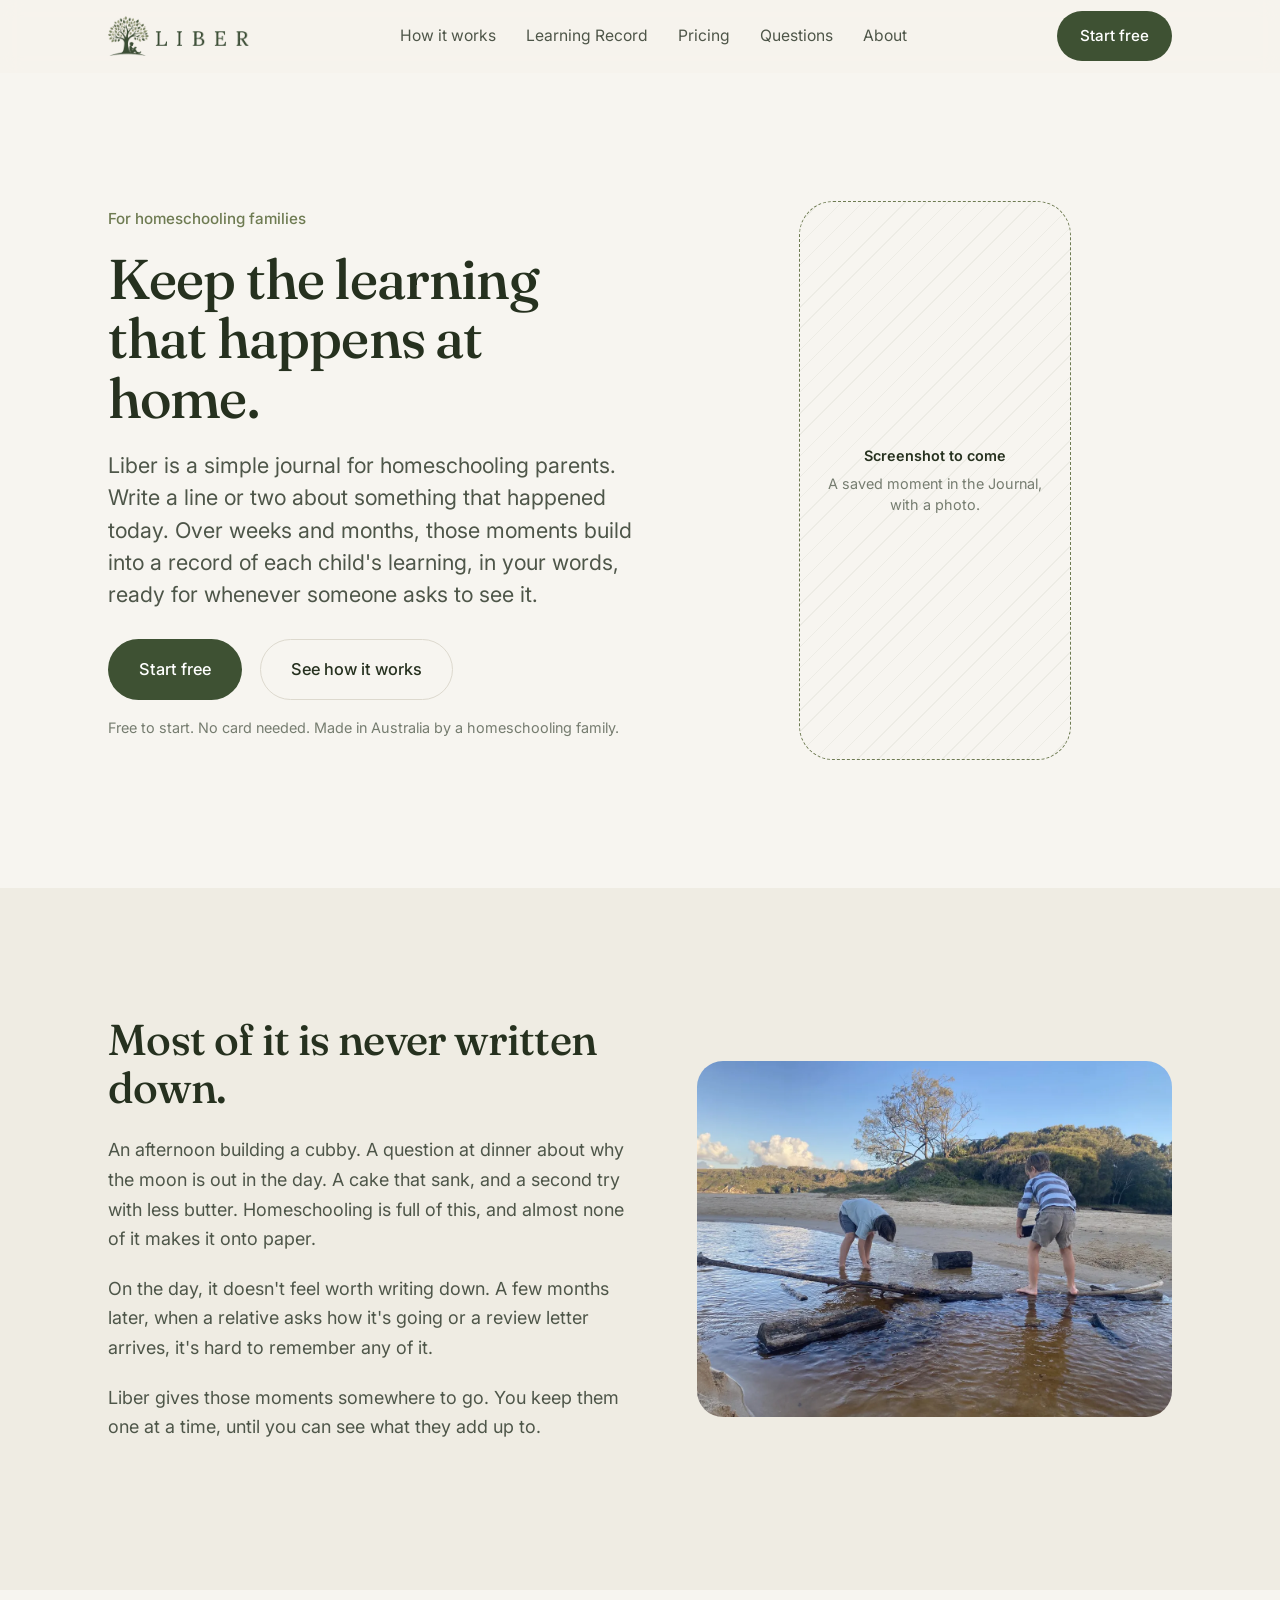
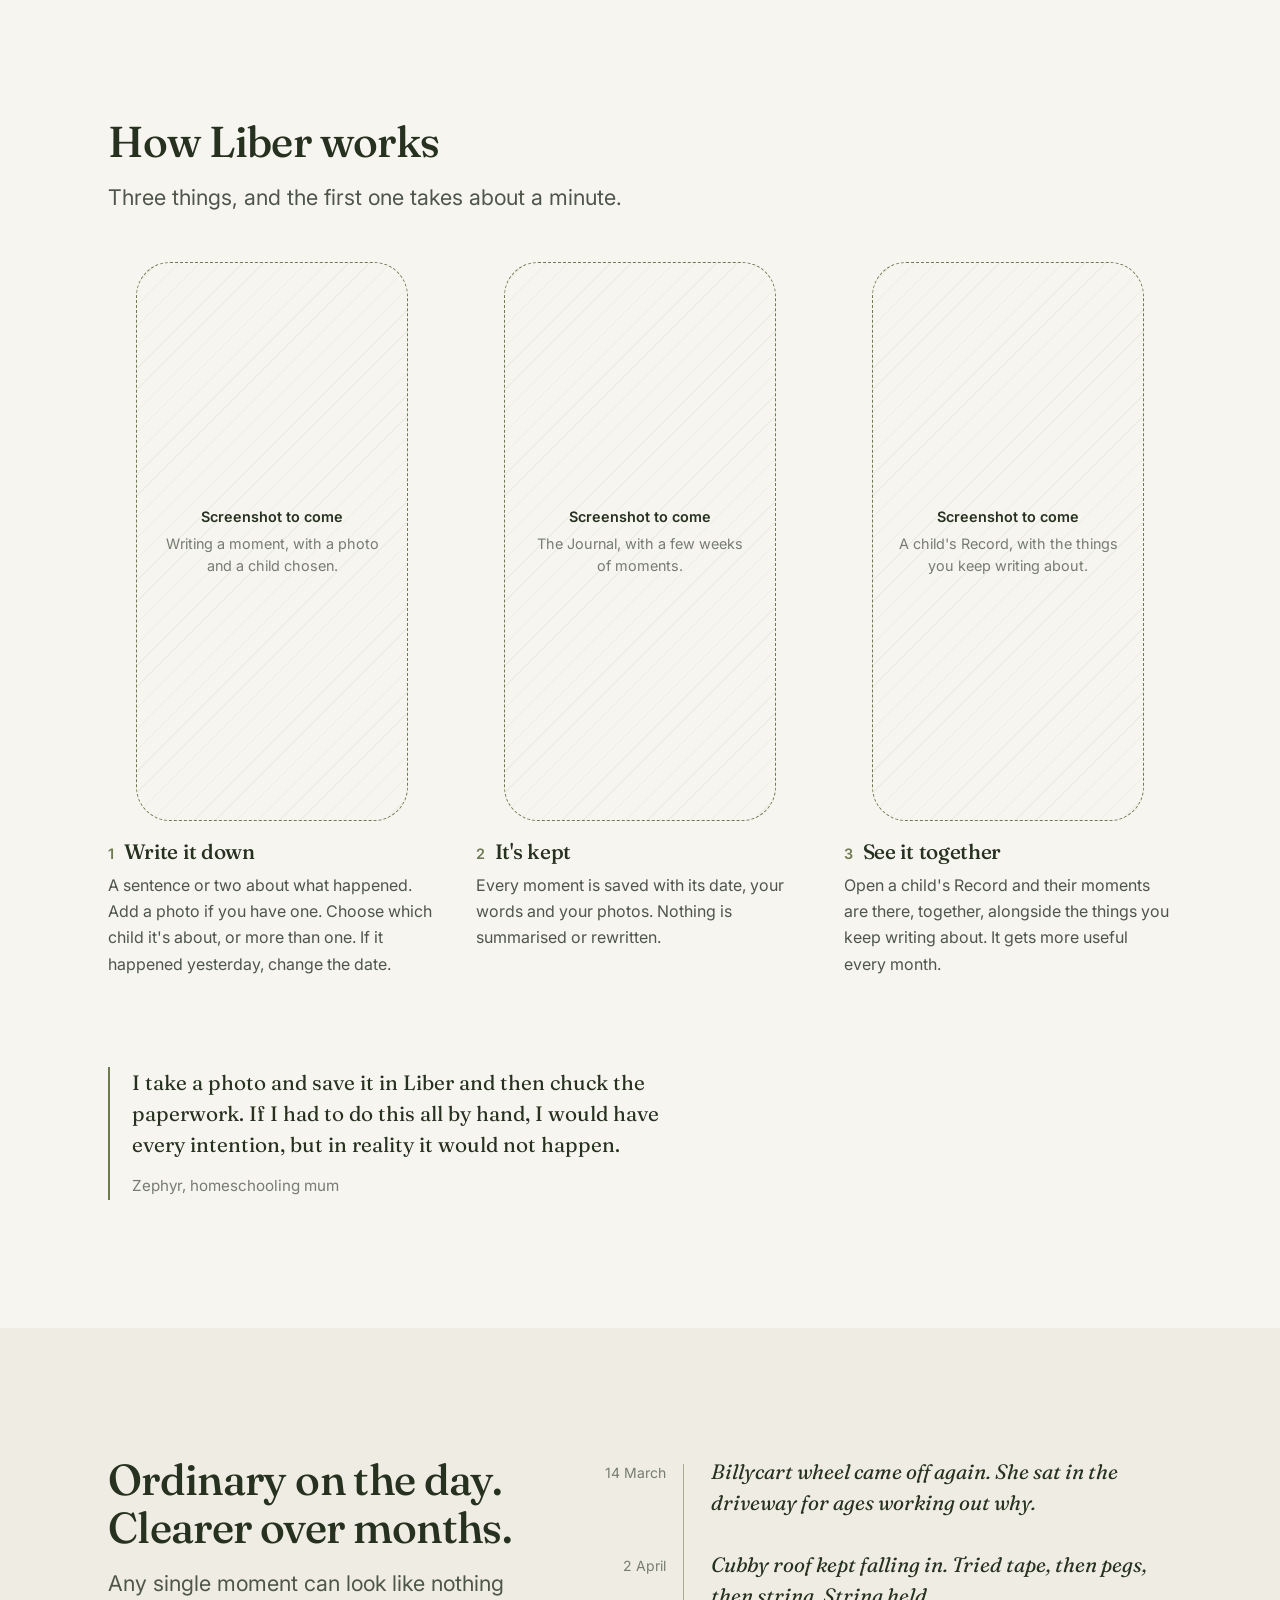
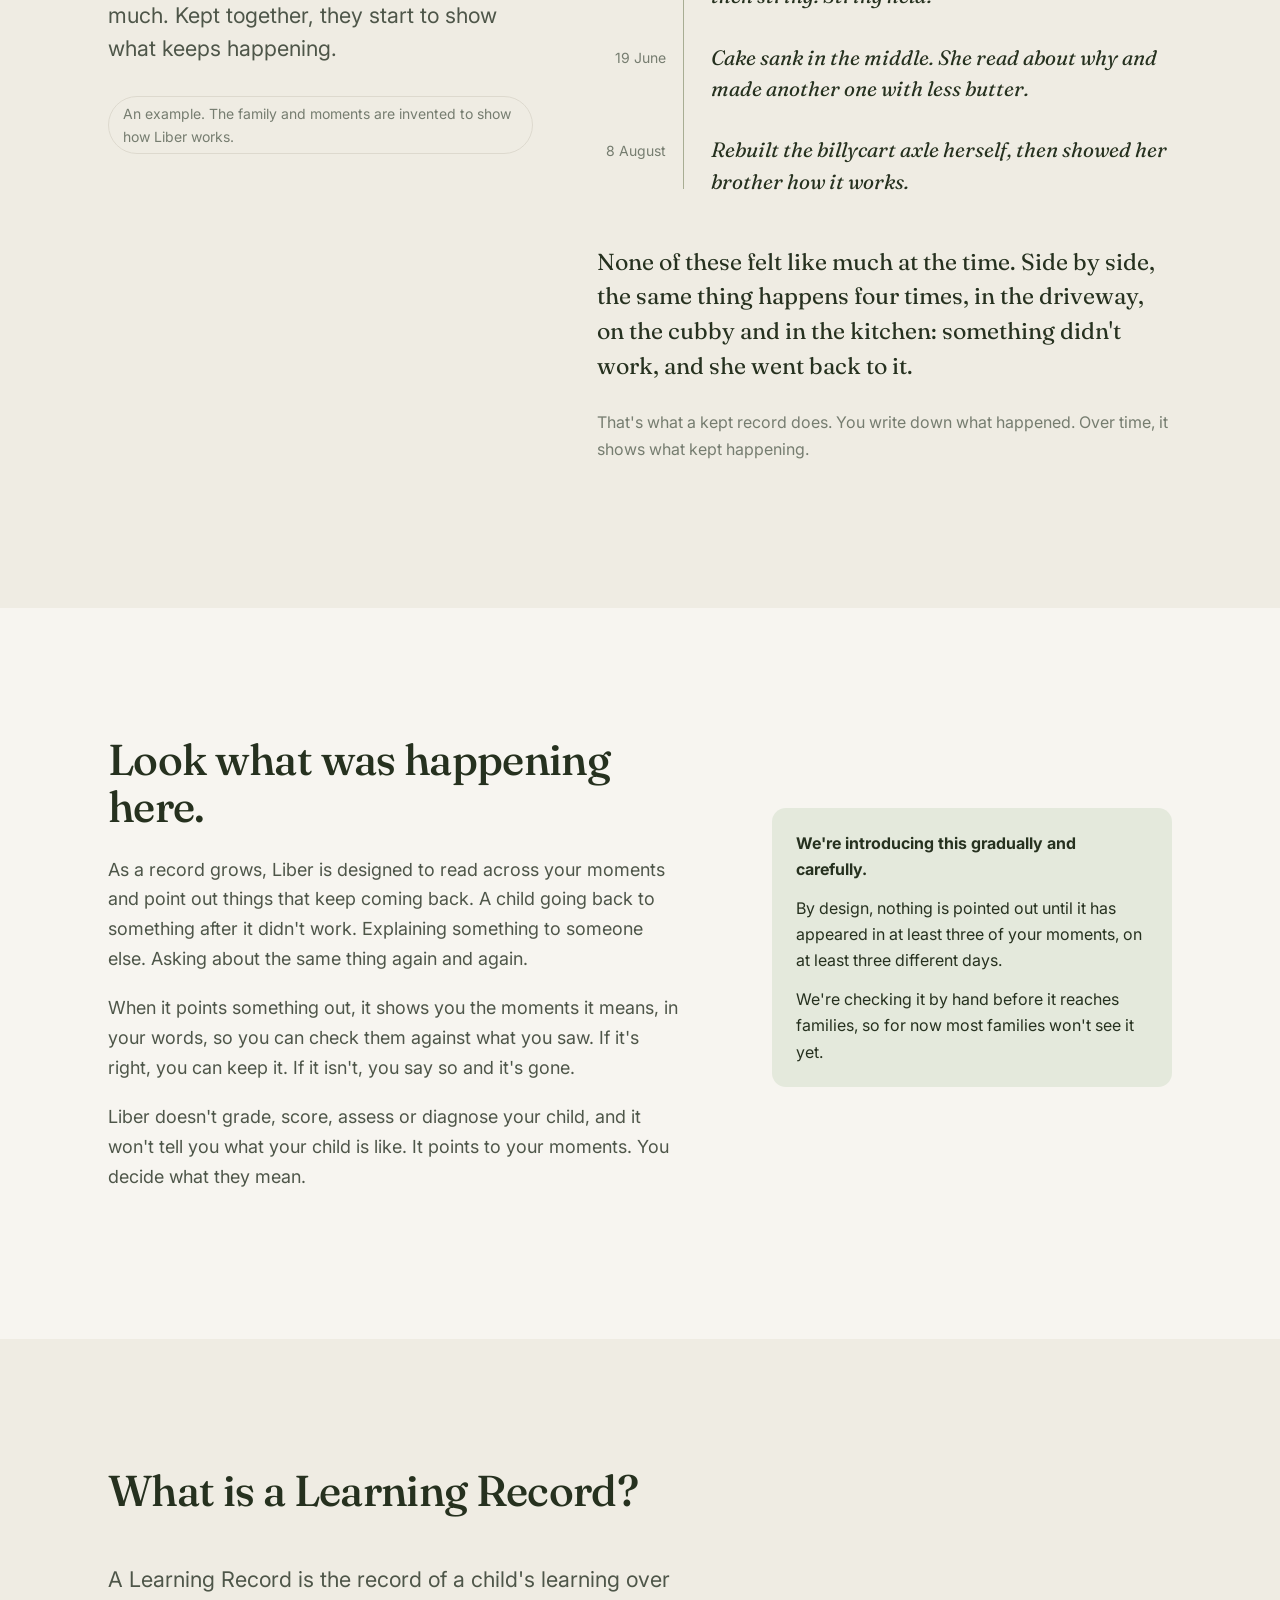
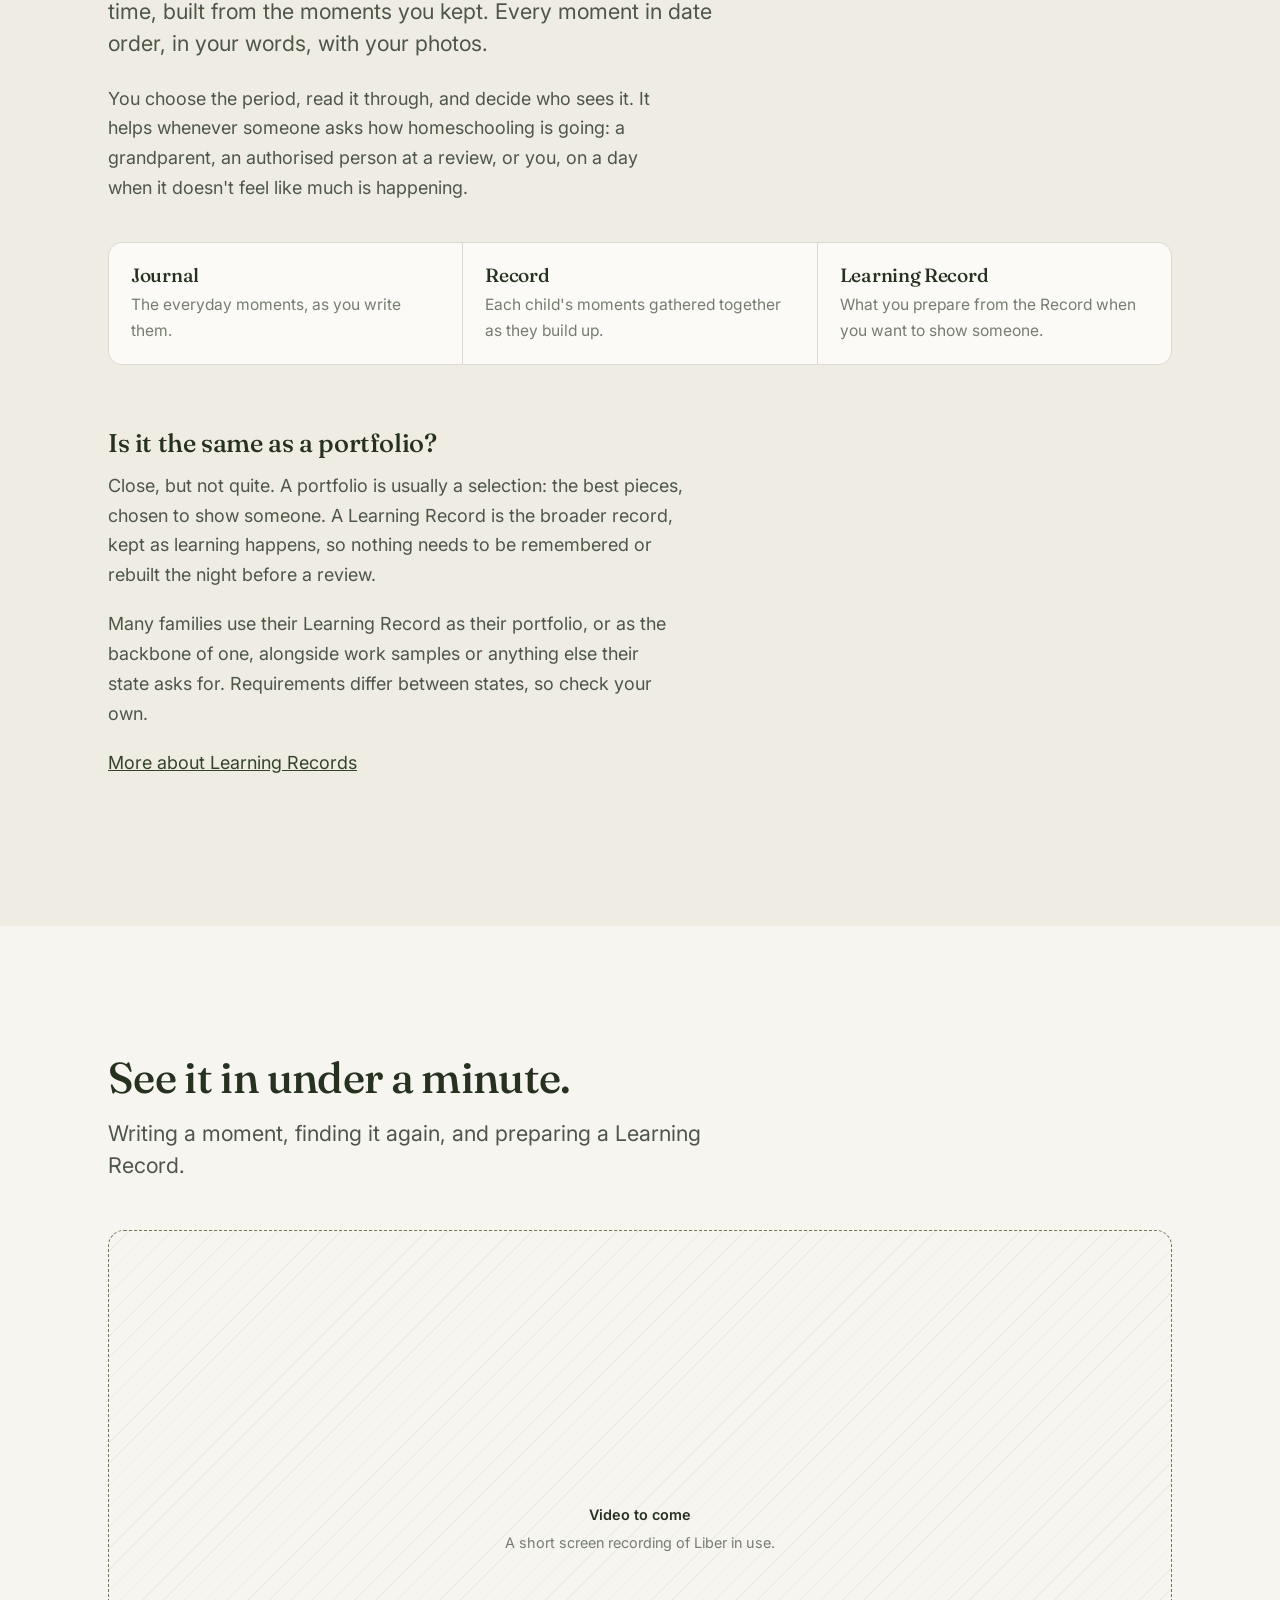
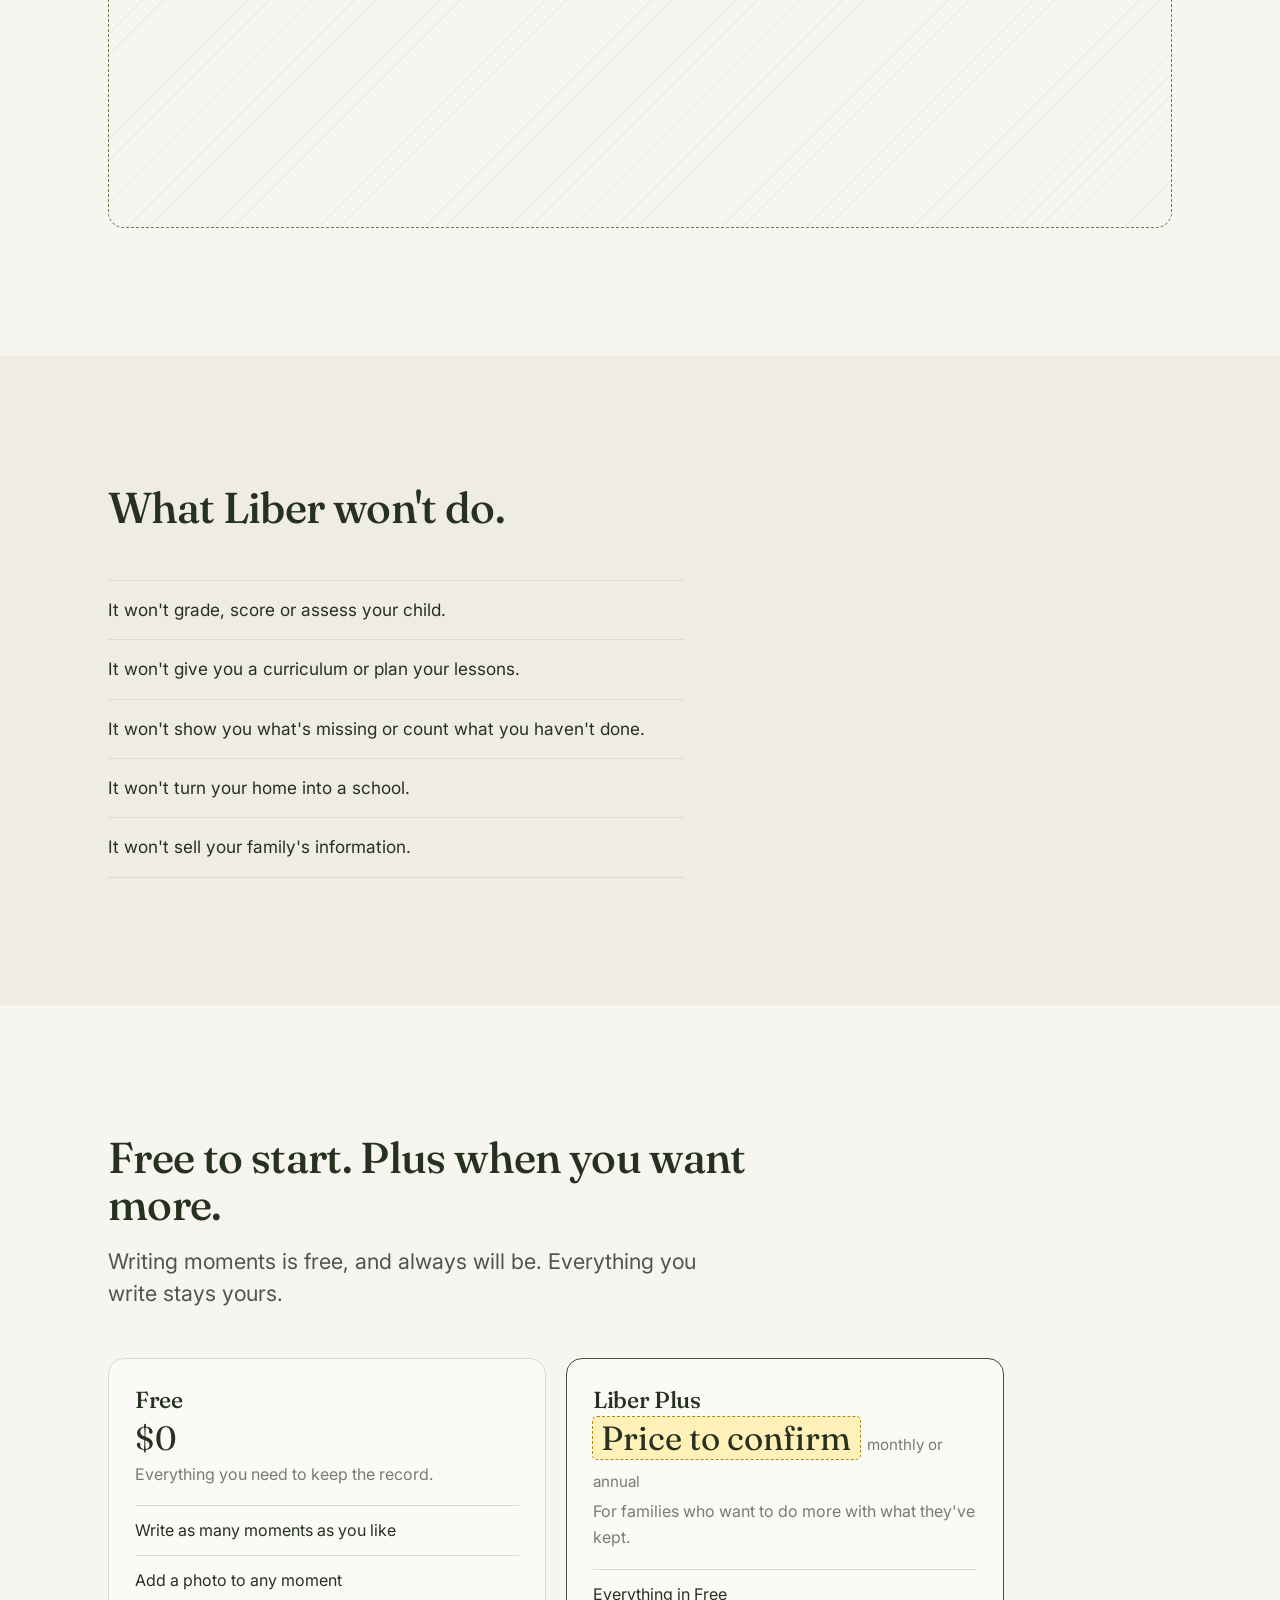
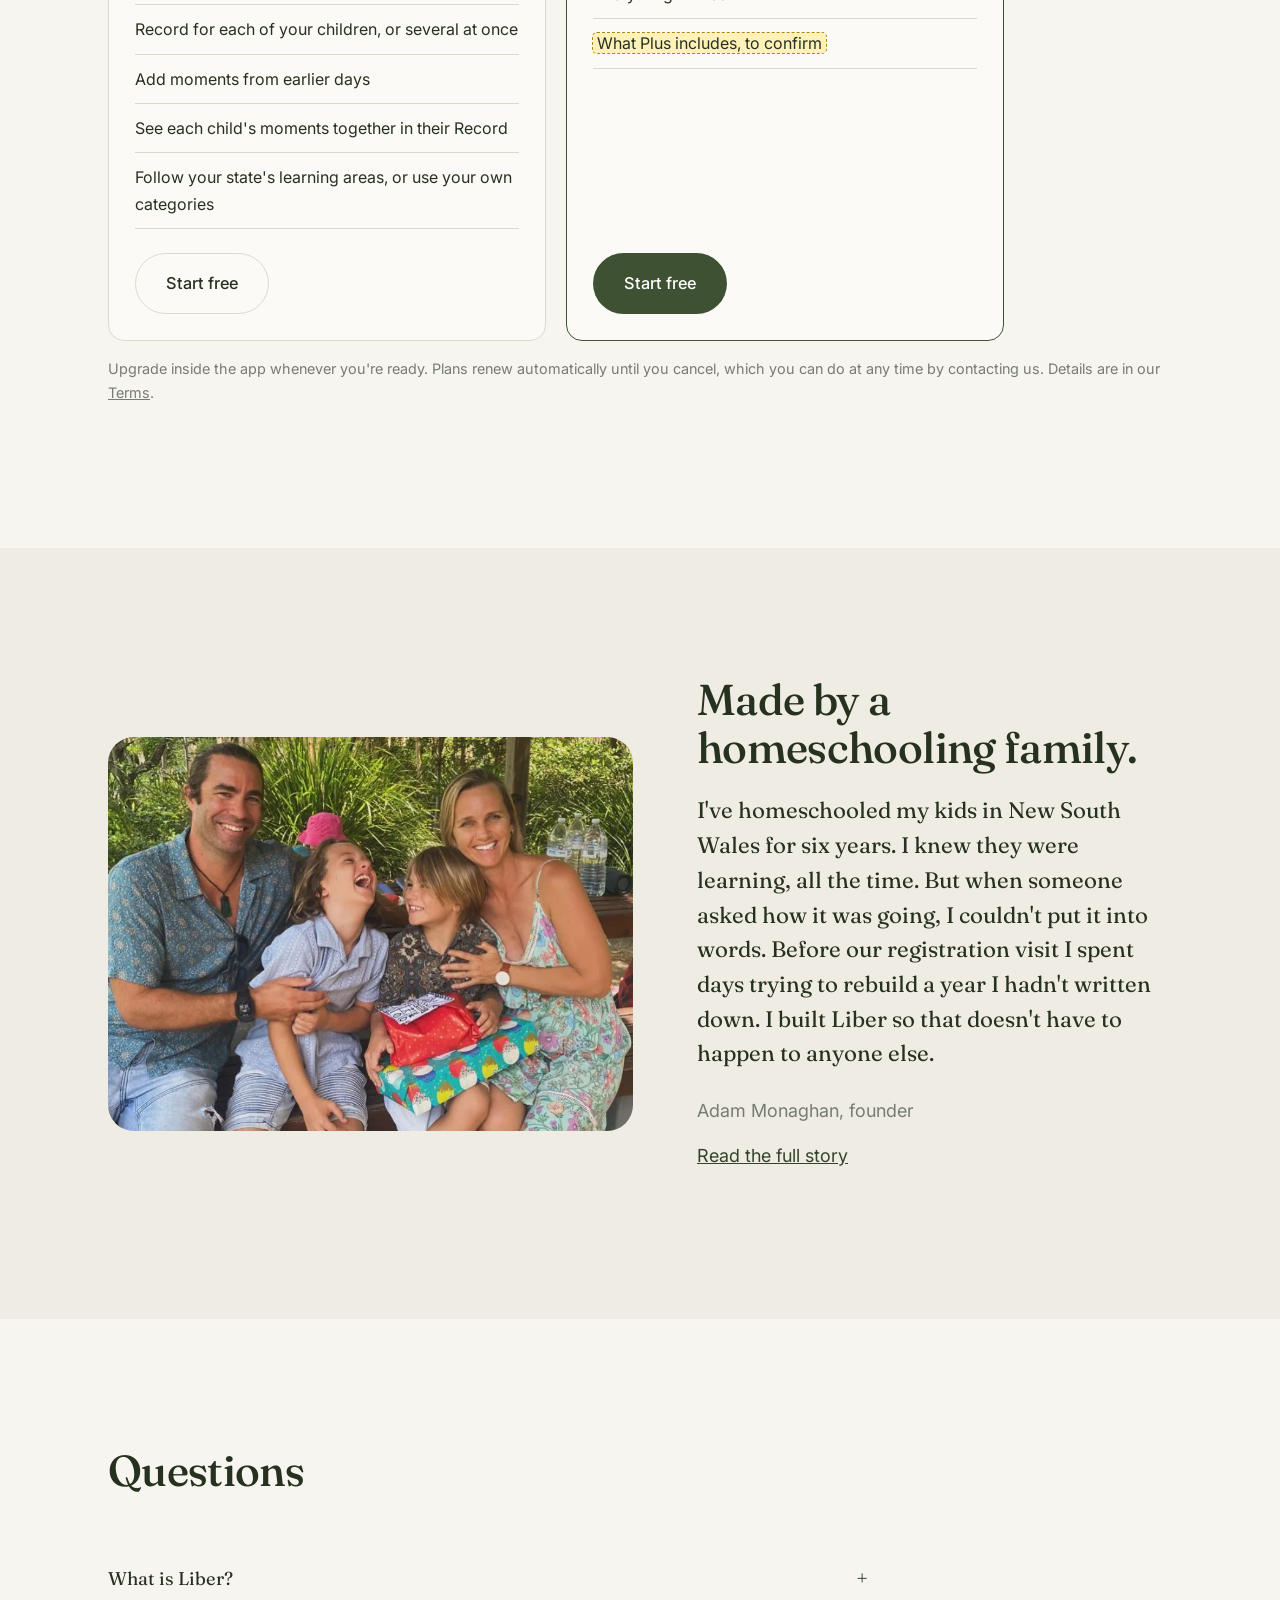
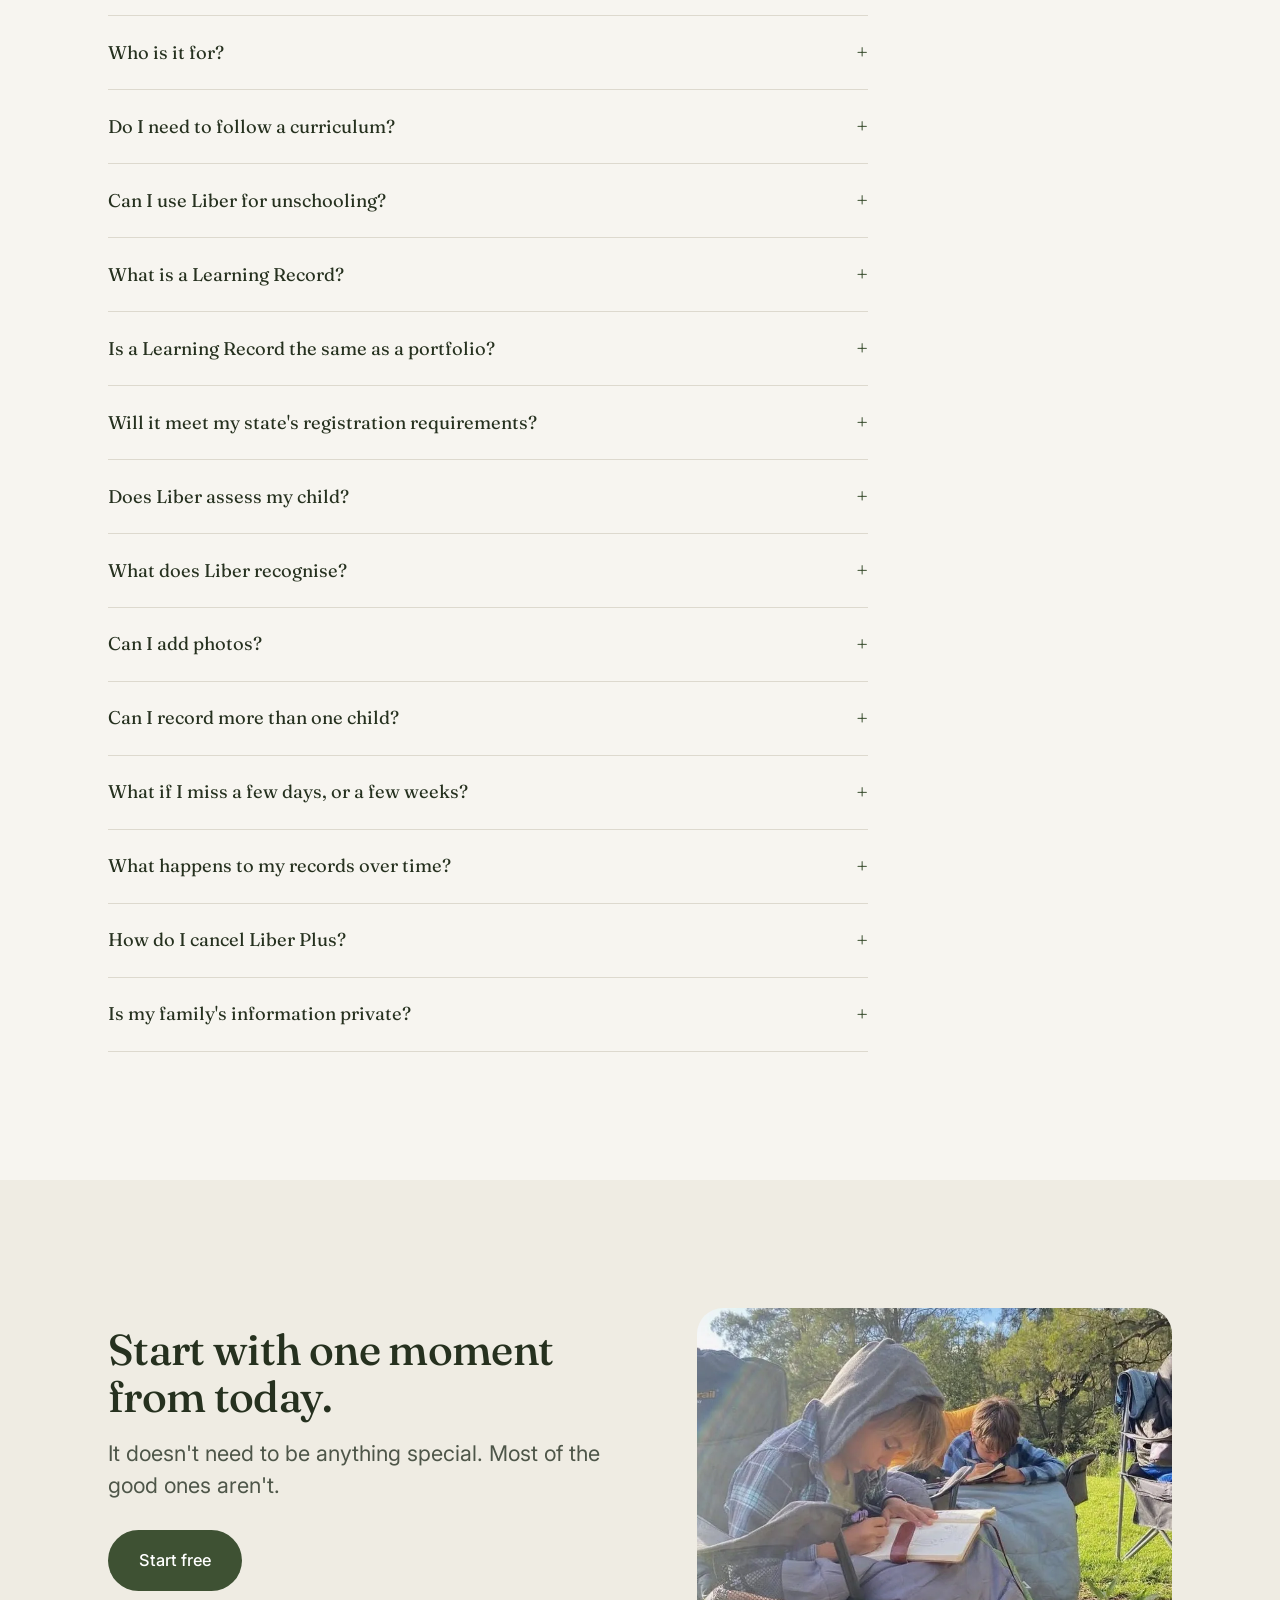
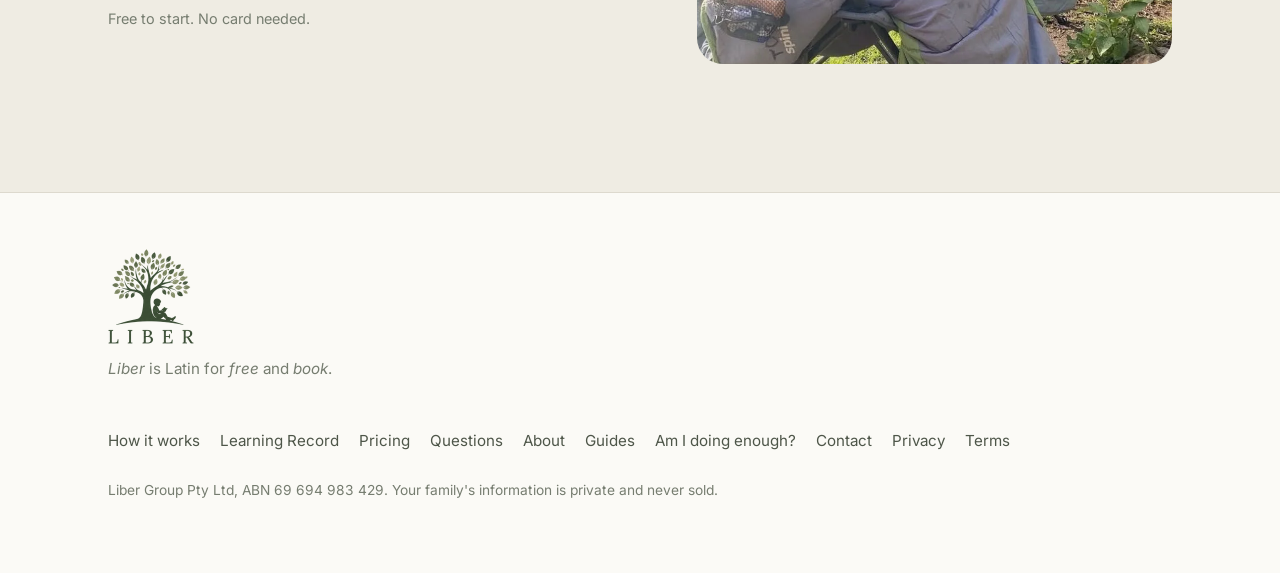
==== commit 2ba7a7fd: "Website refresh (Sep 2026): new story, Learning Record, logo, navigation Homepage rebuilt around the" ====
--- a/index.html
+++ b/index.html
@@ -1,5 +1,5 @@
 <!DOCTYPE html>
-<html lang="en">
+<html lang="en-AU">
 <head>
 <meta charset="UTF-8" />
 <script>
@@ -11,959 +11,531 @@
     })
 </script>
 <meta name="viewport" content="width=device-width, initial-scale=1.0" />
-<link rel="icon" href="favicon.svg" type="image/svg+xml" />
-<link rel="icon" href="favicon.ico" sizes="any" />
-<link rel="apple-touch-icon" href="apple-touch-icon.png" />
-<meta name="theme-color" content="#5E7F64" />
-<title>Liber. You're not missing it. The learning is already here.</title>
-<meta name="description" content="Liber helps relaxed, interest-led and unschooling homeschool parents see the learning that's already happening. It quietly builds a record you can trust." />
+<link rel="icon" href="/favicon.svg" type="image/svg+xml" />
+<link rel="icon" href="/favicon.ico" sizes="any" />
+<link rel="apple-touch-icon" href="/apple-touch-icon.png" />
+<meta name="theme-color" content="#3E5133" />
+<title>Liber: a learning record for homeschooling families</title>
+<meta name="description" content="Liber is a simple journal for homeschooling parents. Write a line or two about what happened, and over months your moments build into a record of each child's learning, in your words." />
 <link rel="canonical" href="https://liber.net.au/" />
-<link rel="preload" as="image" href="images/creek-exploring.webp" fetchpriority="high" />
 <meta property="og:type" content="website" />
-<meta property="og:title" content="Liber — capture everyday learning moments, build confidence, records and evidence" />
-<meta property="og:description" content="Liber helps homeschool families capture everyday moments of learning and turn them into confidence, records and evidence — without creating school at home." />
+<meta property="og:title" content="Liber: keep the learning that happens at home" />
+<meta property="og:description" content="A simple journal for homeschooling parents. Your moments build into a record of each child's learning, in your words." />
 <meta property="og:url" content="https://liber.net.au/" />
 <meta property="og:site_name" content="Liber" />
 <meta property="og:image" content="https://liber.net.au/images/hero-journalling.jpg" />
 <meta name="twitter:card" content="summary_large_image" />
-<meta name="twitter:title" content="Liber — see the learning already happening" />
-<meta name="twitter:description" content="Capture everyday learning moments and build confidence, records and evidence — without creating school at home." />
+<meta name="twitter:title" content="Liber: keep the learning that happens at home" />
+<meta name="twitter:description" content="A simple journal for homeschooling parents. Your moments build into a record of each child's learning, in your words." />
 <meta name="twitter:image" content="https://liber.net.au/images/hero-journalling.jpg" />
 <script type="application/ld+json">
 {
-  "@context": "https://schema.org",
-  "@graph": [
-    {
-      "@type": "Organization",
-      "@id": "https://liber.net.au/#org",
-      "name": "Liber",
-      "url": "https://liber.net.au/",
-      "description": "Liber helps homeschool families capture everyday moments of learning and turn them into confidence, records and evidence — without creating school at home.",
-      "founder": { "@id": "https://liber.net.au/#adam" },
-      "areaServed": [ {"@type":"Country","name":"Australia"}, {"@type":"Country","name":"New Zealand"} ],
-      "sameAs": [
-        "https://www.instagram.com/liberlearning/",
-        "https://www.facebook.com/profile.php?id=61584045934594"
-      ]
-    },
-    {
-      "@type": "Person",
-      "@id": "https://liber.net.au/#adam",
-      "name": "Adam Monaghan",
-      "jobTitle": "Founder",
-      "worksFor": { "@id": "https://liber.net.au/#org" },
-      "description": "Homeschooling parent, NSW, Australia; founder of Liber.",
-      "knowsAbout": ["Homeschool registration (NSW)", "Home education record-keeping", "Unschooling"],
-      "sameAs": ["https://www.linkedin.com/in/adam-monaghan-69747554/"]
-    },
-    {
-      "@type": "SoftwareApplication",
-      "@id": "https://liber.net.au/#app",
-      "name": "Liber",
-      "url": "https://liber.net.au/",
-      "operatingSystem": "Web",
-      "applicationCategory": "EducationalApplication",
-      "publisher": { "@id": "https://liber.net.au/#org" },
-      "description": "Capture everyday homeschool moments — a photo and a few lines — and build the confidence, records and evidence you need for registration or review time. Made for relaxed, interest-led and unschooling families.",
-      "audience": { "@type": "Audience", "audienceType": "Homeschooling parents; unschooling and interest-led families; neurodivergent learners" },
-      "offers": [ { "@type": "Offer", "name": "Free", "price": "0", "priceCurrency": "AUD" } ]
-    },
-    {
-      "@type": "FAQPage",
-      "@id": "https://liber.net.au/#faq",
-      "mainEntity": [
-        { "@type": "Question", "name": "Is Liber a curriculum or lesson-planning tool?",
-          "acceptedAnswer": { "@type": "Answer", "text": "No. Liber is deliberately not a curriculum tool. It helps you see and keep the learning already happening in everyday moments — no worksheets, no grades, no lesson plans." } },
-        { "@type": "Question", "name": "Can Liber help with homeschool registration or a home-visit review?",
-          "acceptedAnswer": { "@type": "Answer", "text": "Yes. The moments you capture quietly build into a record. Liber+ can turn them into a clear, organised story for registration, reviews or an Authorised Person visit — without it ever feeling like a compliance exercise." } },
-        { "@type": "Question", "name": "Is Liber free?",
-          "acceptedAnswer": { "@type": "Answer", "text": "Yes — capturing moments and building your record is free. Liber+ adds long-range patterns, richer learning stories, full history and review-ready exports." } },
-        { "@type": "Question", "name": "Who is Liber for?",
-          "acceptedAnswer": { "@type": "Answer", "text": "Relaxed, interest-led, unschooling and neurodivergent homeschool families across Australia, New Zealand and beyond, who want a calm, honest record of real learning." } }
-      ]
+ "@context": "https://schema.org",
+ "@graph": [
+  {
+   "@type": "Organization",
+   "@id": "https://liber.net.au/#org",
+   "name": "Liber",
+   "url": "https://liber.net.au/",
+   "logo": "https://liber.net.au/images/liber-lockup.png",
+   "description": "Liber is a simple journal for homeschooling parents. Families keep everyday moments of learning, and over time those moments build into a record of each child's learning, in the parent's words.",
+   "founder": {
+    "@id": "https://liber.net.au/#adam"
+   },
+   "areaServed": [
+    {
+     "@type": "Country",
+     "name": "Australia"
+    },
+    {
+     "@type": "Country",
+     "name": "New Zealand"
     }
-  ]
+   ],
+   "sameAs": [
+    "https://www.instagram.com/liberlearning/",
+    "https://www.facebook.com/profile.php?id=61584045934594"
+   ]
+  },
+  {
+   "@type": "Person",
+   "@id": "https://liber.net.au/#adam",
+   "name": "Adam Monaghan",
+   "jobTitle": "Founder",
+   "worksFor": {
+    "@id": "https://liber.net.au/#org"
+   },
+   "description": "Homeschooling parent, NSW, Australia; founder of Liber.",
+   "knowsAbout": [
+    "Homeschool registration (NSW)",
+    "Home education record-keeping",
+    "Unschooling"
+   ],
+   "sameAs": [
+    "https://www.linkedin.com/in/adam-monaghan-69747554/"
+   ]
+  },
+  {
+   "@type": "SoftwareApplication",
+   "@id": "https://liber.net.au/#app",
+   "name": "Liber",
+   "url": "https://liber.net.au/",
+   "operatingSystem": "Web",
+   "applicationCategory": "EducationalApplication",
+   "publisher": {
+    "@id": "https://liber.net.au/#org"
+   },
+   "description": "A journal for homeschooling parents. Write a line or two about what happened, add a photo if you like, and Liber keeps it, dated, for each child, so a record of each child's learning builds over time.",
+   "audience": {
+    "@type": "Audience",
+    "audienceType": "Homeschooling parents; unschooling and interest-led families"
+   },
+   "offers": [
+    {
+     "@type": "Offer",
+     "name": "Free",
+     "price": "0",
+     "priceCurrency": "AUD"
+    }
+   ]
+  },
+  {
+   "@type": "FAQPage",
+   "@id": "https://liber.net.au/#faq",
+   "mainEntity": [
+    {
+     "@type": "Question",
+     "name": "What is Liber?",
+     "acceptedAnswer": {
+      "@type": "Answer",
+      "text": "A journal for homeschooling parents. You write a line or two about something that happened, add a photo if you like, and Liber keeps it, dated, for each child. Over time those moments build into a record you can look back on and prepare as a Learning Record when someone asks to see it."
+     }
+    },
+    {
+     "@type": "Question",
+     "name": "Who is it for?",
+     "acceptedAnswer": {
+      "@type": "Answer",
+      "text": "Homeschooling families in Australia and New Zealand, especially relaxed, interest-led and unschooling families, and families whose children learn in ways that don't look like school. You don't need to follow any particular approach."
+     }
+    },
+    {
+     "@type": "Question",
+     "name": "Do I need to follow a curriculum?",
+     "acceptedAnswer": {
+      "@type": "Answer",
+      "text": "No. When you save your first moment, Liber asks whether you'd like to follow your state's learning areas or use your own categories. You can skip it. It only changes how your record is organised. Liber never tracks you against it."
+     }
+    },
+    {
+     "@type": "Question",
+     "name": "Can I use Liber for unschooling?",
+     "acceptedAnswer": {
+      "@type": "Answer",
+      "text": "Yes. It was built with unschooling and interest-led families in mind. You record what actually happened, not what you planned."
+     }
+    },
+    {
+     "@type": "Question",
+     "name": "What is a Learning Record?",
+     "acceptedAnswer": {
+      "@type": "Answer",
+      "text": "The record of a child's learning over a period you choose, built from the moments you kept: every moment in date order, in your words, with your photos. You decide who sees it."
+     }
+    },
+    {
+     "@type": "Question",
+     "name": "Is a Learning Record the same as a portfolio?",
+     "acceptedAnswer": {
+      "@type": "Answer",
+      "text": "Close. A portfolio is usually a selection of the best pieces. A Learning Record is the broader record, kept as learning happens. Many families use it as their portfolio, or as the backbone of one, alongside work samples or anything else their state asks for."
+     }
+    },
+    {
+     "@type": "Question",
+     "name": "Will it meet my state's registration requirements?",
+     "acceptedAnswer": {
+      "@type": "Answer",
+      "text": "Requirements differ between states, so check your own. Liber gives you dated evidence of learning, kept as it happened. It doesn't write your learning plan for the next period, which some states ask for, and it can't guarantee an outcome."
+     }
+    },
+    {
+     "@type": "Question",
+     "name": "Does Liber assess my child?",
+     "acceptedAnswer": {
+      "@type": "Answer",
+      "text": "No. Liber doesn't grade, score, rank or diagnose, and it never compares children with each other or with a standard."
+     }
+    },
+    {
+     "@type": "Question",
+     "name": "What does Liber recognise?",
+     "acceptedAnswer": {
+      "@type": "Answer",
+      "text": "Liber is being designed to point out things that keep appearing in your moments, like a child going back to a problem after it didn't work. Nothing is pointed out until it appears in at least three moments on three different days, it always shows you the moments, and you decide whether it's right. This is being introduced gradually, so most families won't see it yet."
+     }
+    },
+    {
+     "@type": "Question",
+     "name": "Can I add photos?",
+     "acceptedAnswer": {
+      "@type": "Answer",
+      "text": "Yes, to any moment. A photo is never required."
+     }
+    },
+    {
+     "@type": "Question",
+     "name": "Can I record more than one child?",
+     "acceptedAnswer": {
+      "@type": "Answer",
+      "text": "Yes. Add each child, choose who each moment is about, and mark moments you did together. Each child has their own Record."
+     }
+    },
+    {
+     "@type": "Question",
+     "name": "What if I miss a few days, or a few weeks?",
+     "acceptedAnswer": {
+      "@type": "Answer",
+      "text": "Nothing happens. There are no streaks and nothing counts against you. Add moments from earlier days whenever you remember them."
+     }
+    },
+    {
+     "@type": "Question",
+     "name": "What happens to my records over time?",
+     "acceptedAnswer": {
+      "@type": "Answer",
+      "text": "They stay, dated and unchanged, for as long as your account is open, and they get more useful the longer you keep them."
+     }
+    },
+    {
+     "@type": "Question",
+     "name": "How do I cancel Liber Plus?",
+     "acceptedAnswer": {
+      "@type": "Answer",
+      "text": "Plans renew automatically until you cancel, which you can do at any time by contacting us through the website or the Contact Us option in the app. Our Terms set out the details."
+     }
+    },
+    {
+     "@type": "Question",
+     "name": "Is my family's information private?",
+     "acceptedAnswer": {
+      "@type": "Answer",
+      "text": "Yes. We never sell it. We use a small number of providers to run Liber, such as hosting, and our privacy policy explains how."
+     }
+    }
+   ]
+  }
+ ]
 }
 </script>
 <link rel="preconnect" href="https://fonts.googleapis.com" />
 <link rel="preconnect" href="https://fonts.gstatic.com" crossorigin />
-<link rel="preload" as="style" href="https://fonts.googleapis.com/css2?family=Fraunces:opsz,wght@9..144,400;9..144,500;9..144,600&family=Inter:wght@400;450;500;600&display=swap" />
-<link rel="stylesheet" href="https://fonts.googleapis.com/css2?family=Fraunces:opsz,wght@9..144,400;9..144,500;9..144,600&family=Inter:wght@400;450;500;600&display=swap" media="print" onload="this.media='all'" />
-<noscript><link rel="stylesheet" href="https://fonts.googleapis.com/css2?family=Fraunces:opsz,wght@9..144,400;9..144,500;9..144,600&family=Inter:wght@400;450;500;600&display=swap" /></noscript>
-<style>
-  :root{
-    /* Liber app palette — re-skinned from WeWeb design system */
-    --paper:#F8F6F2;        /* warm cream base (app background) */
-    --paper-2:#FCFBF8;      /* off-white card surface */
-    --paper-3:#EEF0EA;      /* soft sage-tinted panel */
-    --ink:#2B2B2B;          /* primary text */
-    --ink-soft:#5F6660;     /* secondary / body text */
-    --ink-faint:#8C918B;    /* muted captions */
-    --line:#E6E4DE;         /* light hairline borders */
-    --sage:#5E7F64;         /* primary green accent */
-    --sage-deep:#47624D;    /* dark green */
-    --sage-tint:#DCE5DC;    /* soft sage wash */
-    --clay:#6C8E73;         /* secondary accent → success green (was clay) */
-    --clay-tint:#DCE5DC;    /* soft sage wash (was clay tint) */
-    --gold:#5E7F64;         /* Liber+ accent → primary green (was gold) */
-    --radius:18px;
-    --radius-lg:26px;
-    --maxw:1120px;
-    --ease:cubic-bezier(.4,.14,.18,1);
-  }
-
-  *{box-sizing:border-box;}
-  html{scroll-behavior:smooth;}
-  body{
-    margin:0;
-    background:var(--paper);
-    color:var(--ink-soft);
-    font-family:'Inter',system-ui,-apple-system,sans-serif;
-    font-size:18px;
-    line-height:1.65;
-    -webkit-font-smoothing:antialiased;
-    text-rendering:optimizeLegibility;
-    overflow-x:hidden;
-  }
-  h1,h2,h3,h4{
-    font-family:'Fraunces',Georgia,serif;
-    color:var(--ink);
-    font-weight:500;
-    line-height:1.1;
-    letter-spacing:-0.015em;
-    margin:0;
-  }
-  p{margin:0 0 1.1em;}
-  a{color:inherit;}
-  img{max-width:100%;display:block;}
-
-  .wrap{max-width:var(--maxw);margin:0 auto;padding:0 28px;}
-  .narrow{max-width:760px;margin-left:auto;margin-right:auto;}
-
-  /* ===== Section rhythm — generous breathing room ===== */
-  section{padding:clamp(72px,11vw,150px) 0;position:relative;}
-  .eyebrow{
-    font-family:'Inter',sans-serif;
-    font-size:13px;font-weight:600;letter-spacing:.16em;text-transform:uppercase;
-    color:var(--sage);margin:0 0 22px;display:inline-flex;align-items:center;gap:10px;
-  }
-  .eyebrow::before{content:"";width:26px;height:1px;background:var(--sage);opacity:.6;}
-
-  .display{font-size:clamp(2.3rem,5.6vw,4rem);}
-  .h2{font-size:clamp(1.9rem,3.8vw,2.9rem);}
-  .lede{font-size:clamp(1.15rem,1.9vw,1.4rem);line-height:1.5;color:var(--ink-soft);}
-
-  /* ===== Buttons ===== */
-  .btn{
-    display:inline-flex;align-items:center;justify-content:center;gap:10px;
-    font-family:'Inter',sans-serif;font-weight:500;font-size:1.02rem;
-    padding:16px 30px;border-radius:100px;border:1px solid transparent;
-    cursor:pointer;text-decoration:none;transition:transform .35s var(--ease),background .3s,box-shadow .3s;
-  }
-  .btn-primary{background:var(--sage);color:#fff;box-shadow:0 10px 28px -12px rgba(71,81,65,.6);}
-  .btn-primary:hover{background:var(--sage-deep);transform:translateY(-2px);}
-  .btn-ghost{background:transparent;color:var(--ink);border-color:var(--line);}
-  .btn-ghost:hover{border-color:var(--sage);color:var(--sage-deep);transform:translateY(-2px);}
-  .btn-arrow{transition:transform .35s var(--ease);}
-  .btn:hover .btn-arrow{transform:translateX(4px);}
-
-  /* ===== Header ===== */
-  header.site{
-    position:sticky;top:0;z-index:60;
-    backdrop-filter:saturate(120%) blur(10px);
-    background:rgba(247,243,236,.78);
-    border-bottom:1px solid transparent;transition:border-color .3s,background .3s;
-  }
-  header.site.scrolled{border-color:var(--line);}
-  .nav{display:flex;align-items:center;justify-content:space-between;height:72px;}
-  .logo{font-family:'Fraunces',serif;font-weight:600;font-size:1.5rem;color:var(--ink);letter-spacing:-.01em;text-decoration:none;display:flex;align-items:center;gap:9px;}
-  .logo .leaf{width:20px;height:20px;display:inline-block;margin-bottom:1px;color:var(--sage);flex:none;}
-  .nav-links{display:flex;align-items:center;gap:34px;}
-  .nav-links a{text-decoration:none;font-size:.98rem;color:var(--ink-soft);transition:color .2s;}
-  .nav-links a:hover{color:var(--sage-deep);}
-  .nav-cta{padding:11px 22px;font-size:.95rem;}
-  .nav-toggle{display:none;}
-
-  /* ===== Photographic placeholders ===== */
-  .photo{
-    position:relative;border-radius:var(--radius-lg);overflow:hidden;
-    background:linear-gradient(135deg,#cbb89c 0%,#a8957a 45%,#8a9c84 100%);
-    box-shadow:0 30px 60px -30px rgba(40,34,26,.45);
-    isolation:isolate;
-  }
-  .photo::after{ /* very light vignette only, so real photos stay clean */
-    content:"";position:absolute;inset:0;z-index:1;pointer-events:none;
-    background:radial-gradient(130% 130% at 50% 0%,transparent 70%,rgba(40,30,20,.10) 100%);
-  }
-  .photo .ph-label{
-    position:absolute;left:16px;bottom:14px;z-index:3;
-    font-size:11.5px;letter-spacing:.05em;color:rgba(255,255,255,.92);
-    background:rgba(36,31,26,.34);backdrop-filter:blur(3px);
-    padding:5px 11px;border-radius:100px;display:inline-flex;align-items:center;gap:6px;font-weight:500;
-  }
-  .photo .ph-label svg{width:13px;height:13px;}
-  /* palette variants so the page feels like a gallery of real, different moments */
-  .photo.v-creek{background:linear-gradient(140deg,#8fa6a0 0%,#6f8c84 50%,#4f6b62 100%);}
-  .photo.v-table{background:linear-gradient(140deg,#d8c19c 0%,#c2a172 55%,#9c7c4f 100%);}
-  .photo.v-books{background:linear-gradient(140deg,#c8a98e 0%,#a9846a 50%,#7d5f49 100%);}
-  .photo.v-window{background:linear-gradient(140deg,#bcc3c9 0%,#9aa6ad 55%,#74838b 100%);}
-  .photo.v-hands{background:linear-gradient(140deg,#d3b9a6 0%,#b89178 55%,#8f6a52 100%);}
-  .photo-cap{font-size:.95rem;color:var(--ink-faint);font-style:italic;margin-top:14px;text-align:center;}
-
-  /* reveal-on-scroll */
-  .reveal{opacity:0;transform:translateY(26px);transition:opacity .9s var(--ease),transform .9s var(--ease);}
-  .reveal.in{opacity:1;transform:none;}
-  .reveal.d1{transition-delay:.08s;} .reveal.d2{transition-delay:.16s;} .reveal.d3{transition-delay:.24s;} .reveal.d4{transition-delay:.32s;}
-
-  /* ============================================================
-     HERO  — calm skin + "written back" interactive reveal
-     ============================================================ */
-  .hero{padding-top:clamp(48px,7vw,84px);padding-bottom:clamp(60px,9vw,120px);}
-  .hero-grid{display:grid;grid-template-columns:1.05fr .95fr;gap:clamp(40px,6vw,80px);align-items:center;}
-  .hero h1{font-size:clamp(2.5rem,5.4vw,4.1rem);max-width:13ch;}
-  .hero .lede{margin:26px 0 34px;max-width:46ch;}
-  .hero-actions{display:flex;gap:14px;flex-wrap:wrap;align-items:center;}
-  .hero-trust{margin-top:26px;font-size:.92rem;color:var(--ink-faint);display:flex;align-items:center;gap:9px;}
-  .hero-trust svg{width:16px;height:16px;color:var(--sage);}
-
-  /* The reveal card */
-  .moment{
-    background:var(--paper-2);border:1px solid var(--line);border-radius:var(--radius-lg);
-    padding:20px;box-shadow:0 40px 80px -45px rgba(40,34,26,.5);position:relative;
-  }
-  .moment .photo{aspect-ratio:5/4;border-radius:16px;}
-  .moment-note{
-    margin-top:16px;padding:15px 17px;background:var(--paper-3);border-radius:14px;
-    font-size:1.02rem;color:var(--ink);line-height:1.5;
-  }
-  .moment-note .who{display:block;font-size:.8rem;color:var(--ink-faint);margin-top:8px;font-style:italic;}
-  .moment-foot{display:flex;align-items:center;justify-content:space-between;gap:14px;margin-top:18px;}
-  .reveal-btn{
-    appearance:none;border:1px solid var(--sage);background:var(--sage-tint);color:var(--sage-deep);
-    font-family:'Inter',sans-serif;font-weight:500;font-size:.95rem;border-radius:100px;
-    padding:12px 20px;cursor:pointer;transition:background .3s,transform .3s,color .3s;display:inline-flex;align-items:center;gap:9px;
-  }
-  .reveal-btn:hover{background:var(--sage);color:#fff;transform:translateY(-1px);}
-  .reveal-btn .spark{width:16px;height:16px;}
-  .moment-hint{font-size:.82rem;color:var(--ink-faint);}
-
-  /* the "written back" tags */
-  .written{margin-top:18px;border-top:1px dashed var(--line);padding-top:18px;display:none;}
-  .written.show{display:block;animation:fadeUp .6s var(--ease);}
-  .written-label{font-size:.78rem;letter-spacing:.13em;text-transform:uppercase;color:var(--clay);font-weight:600;margin-bottom:12px;}
-  .tags{display:flex;flex-wrap:wrap;gap:9px;}
-  .tag{
-    font-size:.9rem;color:var(--sage-deep);background:#fff;border:1px solid var(--line);
-    padding:8px 14px;border-radius:100px;opacity:0;transform:translateY(8px) scale(.96);
-    animation:tagIn .5s var(--ease) forwards;
-  }
-  .tag b{font-weight:600;color:var(--ink);}
-  .written-said{margin:15px 0 0;font-size:.96rem;color:var(--ink-soft);font-style:italic;}
-  .reflection-line{margin:0 0 11px;font-size:1.02rem;line-height:1.5;color:var(--ink);padding-left:18px;position:relative;opacity:0;animation:lineIn .5s var(--ease) forwards;}
-  .reflection-line:last-child{margin-bottom:0;}
-  .reflection-line::before{content:"";position:absolute;left:0;top:.62em;width:6px;height:6px;border-radius:50%;background:var(--sage);}
-  @keyframes lineIn{from{opacity:0;transform:translateY(6px);}to{opacity:1;transform:none;}}
-  @keyframes tagIn{to{opacity:1;transform:none;}}
-  @keyframes fadeUp{from{opacity:0;transform:translateY(12px);}to{opacity:1;transform:none;}}
-
-  /* ============================================================
-     HOW IT WORKS — the reveal mechanic as the structural spine
-     ============================================================ */
-  .band{background:var(--paper-2);border-top:1px solid var(--line);border-bottom:1px solid var(--line);}
-  .section-head{max-width:680px;margin:0 0 clamp(48px,6vw,80px);}
-  .section-head .h2{margin-bottom:18px;}
-
-  .steps{display:grid;grid-template-columns:repeat(5,1fr);gap:0;border:1px solid var(--line);border-radius:var(--radius-lg);overflow:hidden;background:var(--paper);}
-  .step{padding:30px 24px;border-right:1px solid var(--line);position:relative;transition:background .4s;}
-  .step:last-child{border-right:none;}
-  .step{cursor:pointer;}
-  .step:hover{background:var(--sage-tint);}
-  .step.active{background:var(--sage-tint);}
-  .step.active .ring{border-color:var(--sage);color:var(--sage);}
-  .step.active h4{color:var(--sage-deep);}
-  .step .num{font-family:'Fraunces',serif;font-size:1.05rem;color:var(--clay);font-weight:600;margin-bottom:14px;display:flex;align-items:center;gap:8px;}
-  .step .num .ring{width:30px;height:30px;border-radius:50%;border:1.5px solid var(--clay);display:grid;place-items:center;font-size:.85rem;}
-  .step h4{font-size:1.18rem;margin-bottom:9px;}
-  .step p{font-size:.95rem;margin:0;color:var(--ink-soft);}
-
-  /* The big interactive "transform" panel */
-  .transform{display:grid;grid-template-columns:1fr auto 1fr;gap:clamp(20px,4vw,56px);align-items:center;margin-top:clamp(48px,6vw,80px);}
-  .tcard{background:var(--paper-2);border:1px solid var(--line);border-radius:var(--radius-lg);padding:26px;box-shadow:0 30px 60px -40px rgba(40,34,26,.4);}
-  .tcard h4{font-size:1.05rem;margin-bottom:16px;color:var(--ink-faint);font-family:'Inter',sans-serif;font-weight:600;letter-spacing:.04em;text-transform:uppercase;font-size:.78rem;}
-  .tcard .photo{aspect-ratio:3/2;}
-  .raw-note{margin-top:15px;font-size:1.05rem;color:var(--ink);line-height:1.5;}
-  .arrow-mid{display:grid;place-items:center;color:var(--sage);}
-  .arrow-mid .a-inner{width:54px;height:54px;border-radius:50%;background:var(--sage-tint);display:grid;place-items:center;border:1px solid var(--line);}
-  .arrow-mid svg{width:24px;height:24px;}
-  .out-list{list-style:none;margin:0;padding:0;display:flex;flex-direction:column;gap:12px;}
-  .out-list li{display:flex;gap:12px;align-items:flex-start;font-size:1.02rem;color:var(--ink);opacity:0;transform:translateX(10px);}
-  .transform.in .out-list li{animation:slideIn .55s var(--ease) forwards;}
-  .transform.in .out-list li:nth-child(1){animation-delay:.15s;}
-  .transform.in .out-list li:nth-child(2){animation-delay:.35s;}
-  .transform.in .out-list li:nth-child(3){animation-delay:.55s;}
-  .transform.in .out-list li:nth-child(4){animation-delay:.75s;}
-  @keyframes slideIn{to{opacity:1;transform:none;}}
-  .out-list .ic{width:24px;height:24px;border-radius:50%;background:var(--clay-tint);color:var(--clay);display:grid;place-items:center;flex:none;margin-top:1px;}
-  .out-list .ic svg{width:13px;height:13px;}
-  .transform-said{text-align:center;max-width:60ch;margin:clamp(36px,5vw,56px) auto 0;font-family:'Fraunces',serif;font-size:clamp(1.3rem,2.4vw,1.7rem);color:var(--ink);font-weight:500;line-height:1.35;font-style:italic;}
-
-  /* ============================================================
-     SOCIAL PROOF — real moments
-     ============================================================ */
-  .quotes{columns:3;column-gap:24px;}
-  .quote{
-    break-inside:avoid;background:var(--paper-2);border:1px solid var(--line);border-radius:var(--radius);
-    padding:26px;margin-bottom:24px;
-  }
-  .quote p{font-family:'Fraunces',serif;font-size:1.22rem;line-height:1.4;color:var(--ink);font-style:italic;margin:0 0 16px;}
-  .quote .src{display:flex;align-items:center;gap:11px;font-size:.9rem;color:var(--ink-faint);font-style:normal;}
-  .quote .av{width:34px;height:34px;border-radius:50%;background:linear-gradient(135deg,var(--clay),var(--sage));display:grid;place-items:center;color:#fff;font-weight:600;font-size:.85rem;flex:none;}
-  .quote:hover{border-color:var(--sage-tint);background:var(--paper-2);}
-
-  /* ============================================================
-     FREE vs LIBER+   value hierarchy
-     ============================================================ */
-  .plans{display:grid;grid-template-columns:1fr 1.08fr;gap:24px;align-items:stretch;}
-  .plan{border:1px solid var(--line);border-radius:var(--radius-lg);padding:clamp(28px,3.4vw,42px);background:var(--paper-2);display:flex;flex-direction:column;}
-  .plan.plus{background:linear-gradient(160deg,#EDF2ED 0%,#E4EDE4 100%);border-color:#C0D0C0;color:var(--ink);position:relative;overflow:hidden;}
-  /* Decorative circle removed for cleaner feel */
-  .plan .pname{font-family:'Fraunces',serif;font-size:1.6rem;color:var(--ink);margin-bottom:6px;}
-  .plan.plus .pname{color:var(--sage-deep);display:flex;align-items:center;gap:10px;}
-  .plan.plus .pname .plus-badge{font-family:'Inter',sans-serif;font-size:.7rem;letter-spacing:.1em;background:var(--sage-deep);color:#fff;padding:4px 9px;border-radius:100px;font-weight:600;}
-  .plan .ptag{font-size:.98rem;color:var(--ink-faint);margin-bottom:24px;min-height:48px;}
-  .plan.plus .ptag{color:var(--ink-soft);}
-  .plan .price{font-family:'Fraunces',serif;font-size:2.2rem;color:var(--ink);margin-bottom:22px;}
-  .plan.plus .price{color:var(--sage-deep);}
-  .plan .price small{font-size:1rem;color:var(--ink-faint);font-family:'Inter',sans-serif;}
-  .plan.plus .price small{color:var(--ink-faint);}
-  .feat{list-style:none;margin:0 0 28px;padding:0;display:flex;flex-direction:column;gap:22px;flex:1;}
-  .feat li{display:flex;gap:12px;align-items:flex-start;font-size:1rem;line-height:1.4;}
-  .feat-content{display:flex;flex-direction:column;gap:4px;flex:1;}
-  .feat-title{font-weight:600;color:inherit;line-height:1.3;}
-  .feat-desc{font-size:.95rem;color:var(--ink-soft);line-height:1.4;margin-top:2px;}
-  .plan.plus .feat-title{color:var(--ink);font-weight:600;}
-  .plan.plus .feat-desc{color:var(--ink-soft);}
-  .feat .ck{width:21px;height:21px;flex:none;border-radius:50%;display:grid;place-items:center;margin-top:2px;background:var(--sage-tint);color:var(--sage-deep);}
-  .plan.plus .feat .ck{background:var(--sage-tint);color:var(--sage-deep);}
-  .feat .ck svg{width:12px;height:12px;}
-  .plan.plus .btn-primary{background:var(--sage);color:#fff;box-shadow:0 8px 24px -10px rgba(71,98,77,.35);}
-  .plan.plus .btn-primary:hover{background:var(--sage-deep);}
-  .plan-foot{font-size:.85rem;color:var(--ink-faint);margin-top:14px;text-align:center;}
-  .plan.plus .plan-foot{color:var(--ink-faint);}
-  .review-note{margin-top:28px;text-align:center;font-size:.95rem;color:var(--ink-faint);max-width:54ch;margin-left:auto;margin-right:auto;}
-  .review-note.beta-note{margin-top:14px;font-size:.85rem;}
-
-  /* ============================================================
-     TIME-BASED PAYOFF — portrait builds toward review readiness
-     ============================================================ */
-  .timeline{position:relative;margin-top:clamp(40px,5vw,64px);}
-  .tl-track{display:grid;grid-template-columns:repeat(4,1fr);gap:20px;position:relative;}
-  .tl-track::before{content:"";position:absolute;top:30px;left:6%;right:6%;height:2px;background:linear-gradient(90deg,var(--line),var(--clay),var(--sage));z-index:0;}
-  .tl-step{position:relative;z-index:1;text-align:center;}
-  .tl-dot{width:14px;height:14px;border-radius:50%;background:var(--paper);border:2.5px solid var(--clay);margin:23px auto 20px;}
-  /* tl dot active state handled by JS */
-  .tl-when{font-size:.8rem;letter-spacing:.08em;text-transform:uppercase;color:var(--clay);font-weight:600;margin-bottom:8px;}
-  .tl-card{background:var(--paper-2);border:1px solid var(--line);border-radius:var(--radius);padding:20px 18px;text-align:left;min-height:150px;}
-  .tl-card h4{font-size:1.08rem;margin-bottom:8px;}
-  .tl-card p{font-size:.92rem;margin:0;color:var(--ink-soft);}
-  .tl-step{cursor:pointer;}
-  .tl-step.tl-active .tl-dot{background:var(--sage);border-color:var(--sage);box-shadow:0 0 0 6px var(--sage-tint);transition:all .35s;}
-  .tl-step.tl-active .tl-card{background:var(--sage-tint);border-color:#cfd8c6;}
-  .tl-step.tl-active .tl-when{color:var(--sage-deep);}
-  .tl-dot{transition:all .35s;}
-  .tl-card{transition:background .35s,border-color .35s;}
-
-  /* ============================================================
-     FOUNDER
-     ============================================================ */
-  .founder{display:grid;grid-template-columns:.85fr 1.15fr;gap:clamp(36px,5vw,72px);align-items:center;}
-  .founder .photo{aspect-ratio:4/5;}
-  .founder blockquote{margin:0;font-family:'Fraunces',serif;font-size:clamp(1.4rem,2.6vw,1.95rem);line-height:1.4;color:var(--ink);font-weight:500;}
-  .founder .sign{margin-top:24px;display:flex;align-items:center;gap:14px;}
-  .founder .sign .av{width:46px;height:46px;border-radius:50%;background:linear-gradient(135deg,var(--clay),var(--sage-deep));display:grid;place-items:center;color:#fff;font-weight:600;}
-  .founder .sign .meta b{color:var(--ink);font-family:'Inter',sans-serif;display:block;font-size:.98rem;}
-  .founder .sign .meta span{font-size:.88rem;color:var(--ink-faint);}
-
-  /* ============================================================
-     FINAL CTA
-     ============================================================ */
-  .final{text-align:center;}
-  .final .h2{font-size:clamp(2rem,4.4vw,3.2rem);max-width:18ch;margin:0 auto 20px;}
-  .final .lede{max-width:52ch;margin:0 auto 34px;}
-  .final-mini{margin-top:22px;font-size:.92rem;color:var(--ink-faint);font-style:italic;}
-
-  /* ===== Footer ===== */
-  footer.site{background:var(--paper);border-top:1px solid var(--line);}
-  footer.site .wrap{max-width:var(--maxw);margin:0 auto;padding:0 32px;}
-  /* CTA band */
-  .foot-cta{border-bottom:1px solid var(--line);padding:40px 0;display:flex;align-items:center;justify-content:space-between;gap:24px;flex-wrap:wrap;}
-  .foot-cta h2{font-family:'Fraunces',serif;font-weight:600;font-size:1.5rem;letter-spacing:-.01em;color:var(--ink);}
-  .foot-cta p{color:var(--ink-soft);font-size:.95rem;margin-top:6px;}
-  .foot-cta .btn{font-size:.9rem;padding:11px 22px;box-shadow:0 4px 12px -8px rgba(71,81,65,.45);}
-  /* Main columns */
-  .foot-main{display:flex;justify-content:space-between;align-items:flex-start;gap:48px;padding:52px 0 44px;}
-  .brand-col{flex:0 1 340px;}
-  .foot-nav{display:flex;gap:64px;flex-wrap:wrap;}
-  .foot-nav > div{min-width:130px;}
-  .brand-col .logo{margin-bottom:0;line-height:1.1;}
-  .brand-col .meaning{font-style:italic;color:var(--ink-soft);font-size:.9rem;line-height:1.55;margin-top:12px;max-width:300px;}
-  .foot-trust{display:flex;align-items:flex-start;gap:8px;margin-top:20px;max-width:300px;color:var(--sage-deep);font-size:.84rem;line-height:1.5;font-weight:500;}
-  .foot-trust svg{width:15px;height:15px;fill:var(--sage);flex-shrink:0;margin-top:1px;}
-  .foot-main h3{font-family:'Inter',system-ui,-apple-system,sans-serif;font-size:12px;line-height:1.2;font-weight:600;letter-spacing:.08em;text-transform:uppercase;color:var(--ink-faint);margin:0 0 14px;}
-  .foot-main ul{list-style:none;margin:0;padding:0;}
-  .foot-main li{margin-bottom:10px;}
-  .foot-main li a{color:var(--ink);text-decoration:none;font-size:15px;line-height:1.4;padding:1px 0;display:inline-block;}
-  .foot-main li a:hover{color:var(--sage-deep);text-decoration:underline;text-underline-offset:3px;}
-  /* Bottom bar */
-  .foot-bottom{border-top:1px solid var(--line);padding:20px 0 28px;display:flex;justify-content:space-between;align-items:center;gap:16px;flex-wrap:wrap;color:var(--ink-soft);font-size:.8rem;}
-  .foot-bottom a{color:var(--ink-soft);text-decoration:none;}
-  .foot-bottom a:hover{color:var(--ink);text-decoration:underline;}
-  .foot-legal{display:flex;gap:20px;}
-
-  /* prototype annotation banner */
-
-  /* ===== Responsive ===== */
-  @media (max-width:980px){
-    .foot-main{flex-direction:column;gap:40px;}
-    .brand-col{flex:none;max-width:420px;}
-    .hero-grid{grid-template-columns:1fr;}
-    .hero h1{max-width:none;}
-    .moment{max-width:480px;}
-    .steps{grid-template-columns:repeat(2,1fr);}
-    .step:nth-child(2n){border-right:none;}
-    .step{border-bottom:1px solid var(--line);}
-    .transform{grid-template-columns:1fr;}
-    .arrow-mid{transform:rotate(90deg);margin:4px 0;}
-    .quotes{columns:2;}
-    .plans{grid-template-columns:1fr;}
-    .founder{grid-template-columns:1fr;}
-    .founder .photo{max-width:380px;}
-    .tl-track{grid-template-columns:repeat(2,1fr);gap:30px 18px;}
-    .tl-track::before{display:none;}
-  }
-  @media (max-width:680px){
-    body{font-size:17px;}
-    /* mobile menu: nav-links become a drop panel under the sticky bar */
-    .nav-toggle{display:inline-flex;}
-    .nav-links{position:absolute;top:72px;left:0;right:0;display:none;flex-direction:column;gap:0;
-      background:var(--paper-2);border-bottom:1px solid var(--line);
-      box-shadow:0 22px 44px -26px rgba(40,34,26,.45);padding:6px 0;}
-    header.site.nav-open .nav-links{display:flex;}
-    .nav-links a{padding:14px 28px;width:100%;font-size:1.02rem;}
-    .quotes{columns:1;}
-    .steps{grid-template-columns:1fr;}
-    .step{border-right:none;border-bottom:1px solid var(--line);}
-    .step:last-child{border-bottom:none;}
-    .tl-track{grid-template-columns:1fr;}
-    .hero-actions .btn{width:100%;}
-    /* mobile footer: stack cleanly */
-    footer.site .wrap{padding:0 24px;}
-    .foot-nav{gap:28px 48px;}
-    .foot-nav > div{min-width:120px;flex:1 1 40%;}
-    .foot-cta{flex-direction:column;align-items:flex-start;}
-    .foot-bottom{flex-direction:column;align-items:flex-start;}
-    section{padding:64px 0;}
-  }
-
-  @media (prefers-reduced-motion:reduce){
-    *{animation-duration:.001ms !important;transition-duration:.001ms !important;scroll-behavior:auto;}
-    .reveal{opacity:1;transform:none;}
-    .out-list li{opacity:1;transform:none;}
-  }
-
-  /* FAQ */
-  .faq-list{max-width:760px;margin:36px auto 0;}
-  .faq-list details{border-bottom:1px solid var(--line);padding:18px 0;}
-  .faq-list summary{cursor:pointer;font-family:'Fraunces',serif;font-size:1.15rem;color:var(--ink);list-style:none;display:flex;justify-content:space-between;align-items:center;}
-  .faq-list summary::after{content:'+';color:var(--sage);font-size:1.4rem;margin-left:16px;}
-  .faq-list details[open] summary::after{content:'\2212';}
-  .faq-list p{margin:12px 0 4px;color:var(--ink-soft);}
-</style>
+<link href="https://fonts.googleapis.com/css2?family=Fraunces:ital,opsz,wght@0,9..144,400;0,9..144,500;0,9..144,600;1,9..144,400&family=Inter:wght@400;450;500;600&display=swap" rel="stylesheet" />
+<link rel="stylesheet" href="/assets/site.css" />
 </head>
 <body>
 
-
-
 <header class="site" id="header">
   <div class="wrap nav">
-    <a href="#top" class="logo">Liber<svg class="leaf" viewBox="0 0 24 24" fill="currentColor" aria-hidden="true"><path d="M12 2C7 4 4 8 4 13c0 4 2.5 7 6 8 0-4 1-7 3-9-1.5 2.5-2 5.5-2 9 4.5-1 8-4.5 8-10 0-5-3-8-7-9zm-1 8c1-1.5 2.5-2.5 4-3-1 2-2.5 3.5-4 4.5V10z"/></svg></a>
-    <nav class="nav-links" id="nav-links">
-      <a href="#how">How it works</a>
-      <a href="/learning-record/">Learning record</a>
-      <a href="/for-separated-families/">For co-parents</a>
-      <a href="#plans">Free &amp; Liber+</a>
-      <a href="#founder">Our story</a>
+    <a href="/" class="logo" aria-label="Liber home"><img src="/images/liber-logo-horizontal.png" alt="Liber" width="141" height="40" /></a>
+    <nav class="nav-links" id="nav-links" aria-label="Main">
+      <a href="/#how">How it works</a>
+      <a href="/learning-record/">Learning Record</a>
+      <a href="/#pricing">Pricing</a>
+      <a href="/#questions">Questions</a>
+      <a href="/about/">About</a>
     </nav>
-    <a href="https://app.liber.net.au/signup/?utm_source=liber_site&utm_medium=web&utm_content=nav" class="btn btn-primary nav-cta">Try it free</a>
-    <button class="btn btn-ghost nav-cta nav-toggle" aria-label="Menu" aria-controls="nav-links" aria-expanded="false">Menu</button>
+    <div class="nav-actions">
+      <a href="https://app.liber.net.au/signup/?utm_source=liber_site&amp;utm_medium=web&amp;utm_content=nav" class="btn btn-primary nav-cta">Start free</a>
+      <button class="nav-toggle" aria-label="Menu" aria-controls="nav-links" aria-expanded="false">Menu</button>
+    </div>
   </div>
 </header>
 
-<main id="top">
-
-  <!-- ============ HERO ============ -->
-  <section class="hero">
-    <div class="wrap hero-grid">
-      <div class="hero-copy reveal">
-        <span class="eyebrow">For relaxed &amp; interest-led homeschoolers</span>
-        <h1>You're not missing it. The learning is already&nbsp;here.</h1>
-        <p class="lede">Most homeschool parents already know the learning is happening. They just can't always see it clearly enough to trust it. Liber helps you notice what's already there, in your own words, and quietly keeps it for when you need it.</p>
-        <div class="hero-actions">
-          <a href="https://app.liber.net.au/signup/?utm_source=liber_site&utm_medium=web&utm_content=hero_primary" class="btn btn-primary">Try it free. One moment is enough <span class="btn-arrow">→</span></a>
-          <a href="#how" class="btn btn-ghost">See how it works</a>
-        </div>
-        <div class="hero-trust">
-          <svg viewBox="0 0 24 24" fill="none" stroke="currentColor" stroke-width="2"><path d="M12 2l8 4v6c0 5-3.4 8.5-8 10-4.6-1.5-8-5-8-10V6l8-4z"/></svg>
-          No card. No photo needed. Your first moment takes about a minute. · Private by design · Built by a homeschool parent
-        </div>
+<main id="main">
+
+<!-- 1 Hero -->
+<section class="hero">
+  <div class="wrap split">
+    <div>
+      <p class="eyebrow">For homeschooling families</p>
+      <h1 class="display">Keep the learning that happens at home.</h1>
+      <p class="lede" style="margin-top:22px;max-width:33rem">Liber is a simple journal for homeschooling parents. Write a line or two about something that happened today. Over weeks and months, those moments build into a record of each child's learning, in your words, ready for whenever someone asks to see it.</p>
+      <div class="actions">
+        <a class="btn btn-primary" href="https://app.liber.net.au/signup/?utm_source=liber_site&amp;utm_medium=web&amp;utm_content=hero_primary">Start free</a>
+        <a class="btn btn-ghost" href="#how">See how it works</a>
       </div>
-
-      <!-- Interactive "written back" reveal -->
-      <div class="hero-card reveal d2">
-        <div class="moment" id="moment">
-          <div class="photo v-table" role="img" style="background-image:url('images/creek-exploring.webp');background-size:cover;background-position:center;" aria-label="Two children exploring the shallows at the river mouth, one balancing on a fallen branch, one reaching into the water">
-          </div>
-          <div class="moment-note">
-            "Spent ages down at the water. One of them balancing along the old branch, the other digging in the shallows to see what was under there."
-            <span class="who">A note you typed in 20 seconds</span>
-          </div>
-          <div class="moment-foot">
-            <button class="reveal-btn" id="revealBtn" aria-expanded="false" aria-controls="written">
-              <svg class="spark" viewBox="0 0 24 24" fill="none" stroke="currentColor" stroke-width="2"><path d="M12 3v4M12 17v4M3 12h4M17 12h4M6 6l2.5 2.5M15.5 15.5L18 18M18 6l-2.5 2.5M8.5 15.5L6 18"/></svg>
-              See what Liber sees
-            </button>
-            <span class="moment-hint">See the learning already hiding in plain sight</span>
-          </div>
-          <div class="written" id="written" aria-live="polite">
-            <div class="written-label">More than it looked like</div>
-            <div class="tags" id="tags"></div>
-            <p class="written-said">That afternoon they kept testing what the water and the wood would do. That's the kind of thing that's easy to miss, and easy to forget you saw.</p>
-          </div>
-        </div>
-        <p class="photo-cap">That moment counted. You just didn't have the language for it yet.</p>
+      <p class="fine">Free to start. No card needed. Made in Australia by a homeschooling family.</p>
+    </div>
+    <div>
+      <!-- PLACEHOLDER S1: replace with a real screenshot from the live app (demo account). Never mock this up. -->
+      <div class="shot shot-phone" data-placeholder="S1 hero screenshot" role="img" aria-label="Screenshot to come: a saved moment in the Liber journal">
+        <span><strong>Screenshot to come</strong>A saved moment in the Journal, with a photo.</span>
       </div>
     </div>
-  </section>
-
-  <!-- ============ HOW IT WORKS ============ -->
-  <section class="band" id="how">
-    <div class="wrap">
-      <div class="section-head reveal">
-        <span class="eyebrow">How it actually works</span>
-        <h2 class="h2">This isn't a journaling app. It's a way of learning to see.</h2>
-        <p class="lede">You capture something ordinary from today. Liber helps you see what it was really about. Over time, a clear picture of how your child learns quietly takes shape.</p>
+  </div>
+</section>
+
+<!-- 2 Why it exists -->
+<section class="deep" aria-labelledby="why-h">
+  <div class="wrap split">
+    <div class="body-copy">
+      <h2 class="h2" id="why-h" style="margin-bottom:24px">Most of it is never written down.</h2>
+      <p>An afternoon building a cubby. A question at dinner about why the moon is out in the day. A cake that sank, and a second try with less butter. Homeschooling is full of this, and almost none of it makes it onto paper.</p>
+      <p>On the day, it doesn't feel worth writing down. A few months later, when a relative asks how it's going or a review letter arrives, it's hard to remember any of it.</p>
+      <p>Liber gives those moments somewhere to go. You keep them one at a time, until you can see what they add up to.</p>
+    </div>
+    <div>
+      <div class="photo-frame" role="img" style="background-image:url('/images/creek-exploring.webp');" aria-label="Two children exploring the shallows of a creek"></div>
+    </div>
+  </div>
+</section>
+
+<!-- 3 How it works -->
+<section id="how" aria-labelledby="how-h">
+  <div class="wrap">
+    <div class="head">
+      <h2 class="h2" id="how-h">How Liber works</h2>
+      <p class="lede">Three things, and the first one takes about a minute.</p>
+    </div>
+    <ol class="steps">
+      <li class="step">
+        <!-- PLACEHOLDER S2 -->
+        <div class="shot shot-phone" data-placeholder="S2 capture screenshot" role="img" aria-label="Screenshot to come: writing a moment"><span><strong>Screenshot to come</strong>Writing a moment, with a photo and a child chosen.</span></div>
+        <h3><span class="step-n">1</span> Write it down</h3>
+        <p>A sentence or two about what happened. Add a photo if you have one. Choose which child it's about, or more than one. If it happened yesterday, change the date.</p>
+      </li>
+      <li class="step">
+        <!-- PLACEHOLDER S3 -->
+        <div class="shot shot-phone" data-placeholder="S3 journal screenshot" role="img" aria-label="Screenshot to come: the journal"><span><strong>Screenshot to come</strong>The Journal, with a few weeks of moments.</span></div>
+        <h3><span class="step-n">2</span> It's kept</h3>
+        <p>Every moment is saved with its date, your words and your photos. Nothing is summarised or rewritten.</p>
+      </li>
+      <li class="step">
+        <!-- PLACEHOLDER S4 -->
+        <div class="shot shot-phone" data-placeholder="S4 record screenshot" role="img" aria-label="Screenshot to come: a child's record"><span><strong>Screenshot to come</strong>A child's Record, with the things you keep writing about.</span></div>
+        <h3><span class="step-n">3</span> See it together</h3>
+        <p>Open a child's Record and their moments are there, together, alongside the things you keep writing about. It gets more useful every month.</p>
+      </li>
+    </ol>
+    <!-- CONFIRM: Zephyr has agreed to be quoted, and the wording matches her message. Remove this block if not. -->
+    <blockquote class="quote" data-confirm-note="Zephyr testimonial consent">
+      <p>I take a photo and save it in Liber and then chuck the paperwork. If I had to do this all by hand, I would have every intention, but in reality it would not happen.</p>
+      <cite>Zephyr, homeschooling mum</cite>
+    </blockquote>
+  </div>
+</section>
+
+<!-- 4 Over time -->
+<section class="deep" id="over-time" aria-labelledby="time-h">
+  <div class="wrap split split-top">
+    <div class="head side-head">
+      <h2 class="h2" id="time-h">Ordinary on the day. Clearer over months.</h2>
+      <p class="lede">Any single moment can look like nothing much. Kept together, they start to show what keeps happening.</p>
+      <p class="example-note">An example. The family and moments are invented to show how Liber works.</p>
+    </div>
+    <div>
+      <ol class="timeline">
+        <li><time datetime="2026-03-14">14 March</time><q>Billycart wheel came off again. She sat in the driveway for ages working out why.</q></li>
+        <li><time datetime="2026-04-02">2 April</time><q>Cubby roof kept falling in. Tried tape, then pegs, then string. String held.</q></li>
+        <li><time datetime="2026-06-19">19 June</time><q>Cake sank in the middle. She read about why and made another one with less butter.</q></li>
+        <li><time datetime="2026-08-08">8 August</time><q>Rebuilt the billycart axle herself, then showed her brother how it works.</q></li>
+      </ol>
+      <div class="after">
+        <p>None of these felt like much at the time. Side by side, the same thing happens four times, in the driveway, on the cubby and in the kitchen: something didn't work, and she went back to it.</p>
+        <p class="fine" style="font-size:1rem">That's what a kept record does. You write down what happened. Over time, it shows what kept happening.</p>
       </div>
-
-      <!-- 5 steps -->
-      <div class="steps reveal d1">
-        <div class="step">
-          <div class="num"><span class="ring">1</span></div>
-          <h4>Capture</h4>
-          <p>A few lines about something from today. That's it — no photo needed. It doesn't need to be big. Most of the best moments aren't.</p>
-        </div>
-        <div class="step">
-          <div class="num"><span class="ring">2</span></div>
-          <h4>Keep</h4>
-          <p>The moment doesn't slip away this time. It's held somewhere safe, ready for whenever you want to look back.</p>
-        </div>
-        <div class="step">
-          <div class="num"><span class="ring">3</span></div>
-          <h4>Start noticing</h4>
-          <p>You begin to recognise the threads. The things your child keeps coming back to. The way they work through a problem in their own way.</p>
-        </div>
-        <div class="step">
-          <div class="num"><span class="ring">4</span></div>
-          <h4>See the bigger picture</h4>
-          <p>The separate moments start to add up to something. A clearer sense of who your child is becoming as a learner.</p>
-        </div>
-        <div class="step">
-          <div class="num"><span class="ring">5</span></div>
-          <h4>Feel ready</h4>
-          <p>When someone asks how it's going, you're not scrambling. It's all already here, in your own words, ready when you need it.</p>
-        </div>
+    </div>
+  </div>
+</section>
+
+<!-- 5 Recognition -->
+<section id="recognition" aria-labelledby="rec-h">
+  <div class="wrap split split-top rec-split">
+    <div class="body-copy">
+      <h2 class="h2" id="rec-h" style="margin-bottom:24px">Look what was happening here.</h2>
+      <p>As a record grows, Liber is designed to read across your moments and point out things that keep coming back. A child going back to something after it didn't work. Explaining something to someone else. Asking about the same thing again and again.</p>
+      <p>When it points something out, it shows you the moments it means, in your words, so you can check them against what you saw. If it's right, you can keep it. If it isn't, you say so and it's gone.</p>
+      <p>Liber doesn't grade, score, assess or diagnose your child, and it won't tell you what your child is like. It points to your moments. You decide what they mean.</p>
+    </div>
+    <div class="status">
+      <p><strong>We're introducing this gradually and carefully.</strong></p>
+      <p>By design, nothing is pointed out until it has appeared in at least three of your moments, on at least three different days.</p>
+      <p>We're checking it by hand before it reaches families, so for now most families won't see it yet.</p>
+    </div>
+  </div>
+</section>
+
+<!-- 6 Learning Record -->
+<section class="deep" id="learning-record" aria-labelledby="lr-h">
+  <div class="wrap">
+    <div class="head">
+      <h2 class="h2" id="lr-h">What is a Learning Record?</h2>
+    </div>
+    <div class="body-copy">
+      <p class="lede" style="max-width:38rem">A Learning Record is the record of a child's learning over time, built from the moments you kept. Every moment in date order, in your words, with your photos.</p>
+      <p>You choose the period, read it through, and decide who sees it. It helps whenever someone asks how homeschooling is going: a grandparent, an authorised person at a review, or you, on a day when it doesn't feel like much is happening.</p>
+    </div>
+    <div class="layers">
+      <div class="layer"><h3>Journal</h3><p>The everyday moments, as you write them.</p></div>
+      <div class="layer"><h3>Record</h3><p>Each child's moments gathered together as they build up.</p></div>
+      <div class="layer"><h3>Learning Record</h3><p>What you prepare from the Record when you want to show someone.</p></div>
+    </div>
+    <div class="body-copy">
+      <h3 class="subhead">Is it the same as a portfolio?</h3>
+      <p>Close, but not quite. A portfolio is usually a selection: the best pieces, chosen to show someone. A Learning Record is the broader record, kept as learning happens, so nothing needs to be remembered or rebuilt the night before a review.</p>
+      <p>Many families use their Learning Record as their portfolio, or as the backbone of one, alongside work samples or anything else their state asks for. Requirements differ between states, so check your own.</p>
+      <p><a href="/learning-record/" style="color:var(--sage-deep)">More about Learning Records</a></p>
+    </div>
+  </div>
+</section>
+
+<!-- 7 See it -->
+<section id="see-it" aria-labelledby="see-h">
+  <div class="wrap">
+    <div class="head">
+      <h2 class="h2" id="see-h">See it in under a minute.</h2>
+      <p class="lede">Writing a moment, finding it again, and preparing a Learning Record.</p>
+    </div>
+    <!-- PLACEHOLDER V1: replace with the 45-second screen recording (captions on, no autoplay). -->
+    <div class="shot shot-video" data-placeholder="V1 product video" role="img" aria-label="Product video to come"><span><strong>Video to come</strong>A short screen recording of Liber in use.</span></div>
+  </div>
+</section>
+
+<!-- 8 What Liber won't do -->
+<section class="deep" aria-labelledby="wont-h">
+  <div class="wrap">
+    <div class="head"><h2 class="h2" id="wont-h">What Liber won't do.</h2></div>
+    <ul class="wont">
+      <li>It won't grade, score or assess your child.</li>
+      <li>It won't give you a curriculum or plan your lessons.</li>
+      <li>It won't show you what's missing or count what you haven't done.</li>
+      <li>It won't turn your home into a school.</li>
+      <li>It won't sell your family's information.</li>
+    </ul>
+  </div>
+</section>
+
+<!-- 9 Pricing -->
+<section id="pricing" aria-labelledby="price-h">
+  <span id="plans" aria-hidden="true"></span>
+  <div class="wrap">
+    <div class="head">
+      <h2 class="h2" id="price-h">Free to start. Plus when you want more.</h2>
+      <p class="lede">Writing moments is free, and always will be. Everything you write stays yours.</p>
+    </div>
+    <div class="plans">
+      <div class="plan">
+        <h3>Free</h3>
+        <p class="price">$0</p>
+        <p class="plan-lede">Everything you need to keep the record.</p>
+        <ul>
+          <li>Write as many moments as you like</li>
+          <li>Add a photo to any moment</li>
+          <li>Record for each of your children, or several at once</li>
+          <li>Add moments from earlier days</li>
+          <li>See each child's moments together in their Record</li>
+          <li>Follow your state's learning areas, or use your own categories</li>
+        </ul>
+        <a class="btn btn-ghost" href="https://app.liber.net.au/signup/?utm_source=liber_site&amp;utm_medium=web&amp;utm_content=plans_free">Start free</a>
       </div>
-
-      <!-- The transform panel -->
-      <div class="transform" id="transform">
-        <div class="tcard">
-          <h4>What you capture</h4>
-          <div class="photo v-creek" role="img" style="background-image:url('images/hero-journalling.webp');background-size:cover;background-position:center;" aria-label="Two children drawing in nature journals on camp chairs, wrapped up against the morning cool">
-          </div>
-          <p class="raw-note">"Both of them out on the chairs after breakfast, drawing in their journals. Nobody asked them to. They just wanted to get down what they'd seen."</p>
-        </div>
-
-        <div class="arrow-mid" aria-hidden="true">
-          <span class="a-inner">
-            <svg viewBox="0 0 24 24" fill="none" stroke="currentColor" stroke-width="2"><path d="M5 12h14M13 6l6 6-6 6"/></svg>
-          </span>
-        </div>
-
-        <div class="tcard">
-          <h4>What Liber helps you see</h4>
-          <ul class="out-list">
-            <li><span class="ic"><svg viewBox="0 0 24 24" fill="none" stroke="currentColor" stroke-width="3"><path d="M5 12l5 5 9-11"/></svg></span> <span>They weren't just drawing. They were working out how to hold onto something they'd noticed.</span></li>
-            <li><span class="ic"><svg viewBox="0 0 24 24" fill="none" stroke="currentColor" stroke-width="3"><path d="M5 12l5 5 9-11"/></svg></span> <span>Looking closely enough at the world to want to record it, in their own way.</span></li>
-            <li><span class="ic"><svg viewBox="0 0 24 24" fill="none" stroke="currentColor" stroke-width="3"><path d="M5 12l5 5 9-11"/></svg></span> <span>Sitting with something quietly, all on their own steam, because it mattered to them.</span></li>
-            <li><span class="ic"><svg viewBox="0 0 24 24" fill="none" stroke="currentColor" stroke-width="3"><path d="M5 12l5 5 9-11"/></svg></span> <span>Choosing, without being asked, to turn a morning into something they made.</span></li>
-          </ul>
-        </div>
+      <!-- CONFIRM: Plus price (AUD, GST included) and Plus entitlements. Not established from the repository. -->
+      <div class="plan plan-plus">
+        <h3>Liber Plus</h3>
+        <p class="price"><span data-confirm="plus-price">Price to confirm</span> <small>monthly or annual</small></p>
+        <p class="plan-lede">For families who want to do more with what they've kept.</p>
+        <ul>
+          <li>Everything in Free</li>
+          <li><span data-confirm="plus-entitlements">What Plus includes, to confirm</span></li>
+        </ul>
+        <a class="btn btn-primary" href="https://app.liber.net.au/signup/?utm_source=liber_site&amp;utm_medium=web&amp;utm_content=plans_plus">Start free</a>
       </div>
-      <p class="transform-said reveal">It doesn't tell you you're doing enough. It helps you see what you've actually been doing, usually far more than it feels like in the day-to-day.</p>
-    </div>
-  </section>
-
-  <!-- ============ SOCIAL PROOF ============ -->
-  <section id="moments">
-    <div class="wrap">
-      <div class="section-head reveal">
-        <span class="eyebrow">Real moments · real parents</span>
-        <h2 class="h2">What parents say when they start seeing it</h2>
+    </div>
+    <p class="fine">Upgrade inside the app whenever you're ready. Plans renew automatically until you cancel, which you can do at any time by contacting us. Details are in our <a href="/terms/" style="color:inherit">Terms</a>.</p>
+  </div>
+</section>
+
+<!-- 10 Founder -->
+<section class="deep founder" aria-labelledby="founder-h">
+  <span id="founder" aria-hidden="true"></span>
+  <div class="wrap split">
+    <div>
+      <div class="photo-frame" role="img" style="background-image:url('/images/founder-family.webp');" aria-label="Adam Monaghan and his family together outdoors"></div>
+    </div>
+    <div>
+      <h2 class="h2" id="founder-h" style="margin-bottom:22px">Made by a homeschooling family.</h2>
+      <blockquote><p>I've homeschooled my kids in New South Wales for six years. I knew they were learning, all the time. But when someone asked how it was going, I couldn't put it into words. Before our registration visit I spent days trying to rebuild a year I hadn't written down. I built Liber so that doesn't have to happen to anyone else.</p></blockquote>
+      <cite>Adam Monaghan, founder</cite>
+      <p><a href="/about/" style="color:var(--sage-deep)">Read the full story</a></p>
+    </div>
+  </div>
+</section>
+
+<!-- 11 Questions -->
+<section id="questions" aria-labelledby="faq-h">
+  <div class="wrap">
+    <div class="head"><h2 class="h2" id="faq-h">Questions</h2></div>
+    <div class="faq-list" style="margin:0">
+      <details><summary>What is Liber?</summary><p>A journal for homeschooling parents. You write a line or two about something that happened, add a photo if you like, and Liber keeps it, dated, for each child. Over time those moments build into a record you can look back on and prepare as a Learning Record when someone asks to see it.</p></details>
+      <details><summary>Who is it for?</summary><p>Homeschooling families in Australia and New Zealand, especially relaxed, interest-led and unschooling families, and families whose children learn in ways that don&#x27;t look like school. You don&#x27;t need to follow any particular approach.</p></details>
+      <details><summary>Do I need to follow a curriculum?</summary><p>No. When you save your first moment, Liber asks whether you&#x27;d like to follow your state&#x27;s learning areas or use your own categories. You can skip it. It only changes how your record is organised. Liber never tracks you against it.</p></details>
+      <details><summary>Can I use Liber for unschooling?</summary><p>Yes. It was built with unschooling and interest-led families in mind. You record what actually happened, not what you planned.</p></details>
+      <details><summary>What is a Learning Record?</summary><p>The record of a child&#x27;s learning over a period you choose, built from the moments you kept: every moment in date order, in your words, with your photos. You decide who sees it. <a href="/learning-record/">Read more</a>.</p></details>
+      <details><summary>Is a Learning Record the same as a portfolio?</summary><p>Close. A portfolio is usually a selection of the best pieces. A Learning Record is the broader record, kept as learning happens. Many families use it as their portfolio, or as the backbone of one, alongside work samples or anything else their state asks for.</p></details>
+      <details><summary>Will it meet my state&#x27;s registration requirements?</summary><p>Requirements differ between states, so check your own. Liber gives you dated evidence of learning, kept as it happened. It doesn&#x27;t write your learning plan for the next period, which some states ask for, and it can&#x27;t guarantee an outcome.</p></details>
+      <details><summary>Does Liber assess my child?</summary><p>No. Liber doesn&#x27;t grade, score, rank or diagnose, and it never compares children with each other or with a standard.</p></details>
+      <details><summary>What does Liber recognise?</summary><p>Liber is being designed to point out things that keep appearing in your moments, like a child going back to a problem after it didn&#x27;t work. Nothing is pointed out until it appears in at least three moments on three different days, it always shows you the moments, and you decide whether it&#x27;s right. This is being introduced gradually, so most families won&#x27;t see it yet.</p></details>
+      <details><summary>Can I add photos?</summary><p>Yes, to any moment. A photo is never required.</p></details>
+      <details><summary>Can I record more than one child?</summary><p>Yes. Add each child, choose who each moment is about, and mark moments you did together. Each child has their own Record.</p></details>
+      <details><summary>What if I miss a few days, or a few weeks?</summary><p>Nothing happens. There are no streaks and nothing counts against you. Add moments from earlier days whenever you remember them.</p></details>
+      <details><summary>What happens to my records over time?</summary><p>They stay, dated and unchanged, for as long as your account is open, and they get more useful the longer you keep them.</p></details>
+      <details><summary>How do I cancel Liber Plus?</summary><p>Plans renew automatically until you cancel, which you can do at any time by contacting us through the website or the Contact Us option in the app. Our Terms set out the details. <a href="/terms/">Read the Terms</a>.</p></details>
+      <details><summary>Is my family&#x27;s information private?</summary><p>Yes. We never sell it. We use a small number of providers to run Liber, such as hosting, and our privacy policy explains how. <a href="/privacy/">Read the privacy policy</a>.</p></details>
+    </div>
+  </div>
+</section>
+
+<!-- 12 Start -->
+<section class="deep" aria-labelledby="end-h">
+  <div class="wrap split">
+    <div>
+      <h2 class="h2" id="end-h" style="margin-bottom:16px">Start with one moment from today.</h2>
+      <p class="lede">It doesn't need to be anything special. Most of the good ones aren't.</p>
+      <div class="actions"><a class="btn btn-primary" href="https://app.liber.net.au/signup/?utm_source=liber_site&amp;utm_medium=web&amp;utm_content=closing">Start free</a></div>
+      <p class="fine">Free to start. No card needed.</p>
+    </div>
+    <div>
+      <div class="photo-frame" role="img" style="background-image:url('/images/hero-journalling.webp');" aria-label="Two children drawing in their journals outdoors"></div>
+    </div>
+  </div>
+</section>
+
+</main>
+
+<footer class="site">
+  <div class="wrap">
+    <div class="foot-grid">
+      <div>
+        <a href="/" class="logo logo-foot" aria-label="Liber home"><img src="/images/liber-lockup.png" alt="Liber" width="86" height="95" loading="lazy" /></a>
+        <p class="meaning"><i>Liber</i> is Latin for <i>free</i> and <i>book</i>.</p>
       </div>
-      <div class="quotes reveal d1">
-        <div class="quote">
-          <p>"I take a photo and save it in Liber and then chuck the paperwork. If I had to do this all by hand, I would have every intention, but in reality it would not happen."</p>
-          <div class="src"><span class="av">·</span> Zephyr · homeschool mum</div>
-        </div>
-        <div class="quote">
-          <p>"Liber gives me confidence that I'm giving my children a well-rounded and meaningful education that surpasses the curriculum requirements."</p>
-          <div class="src"><span class="av">·</span> Steph · homeschool mum</div>
-        </div>
-        <div class="quote">
-          <p>"I'd give this to a reviewer." <span style="color:var(--ink-faint);">— on seeing the record come together.</span></p>
-          <div class="src"><span class="av">·</span> Early Liber parent</div>
-        </div>
-        <div class="quote">
-          <p>"It felt like someone finally put words to what I already knew."</p>
-          <div class="src"><span class="av">·</span> Early Liber parent</div>
-        </div>
-        <div class="quote">
-          <p>"I didn't need to sit down and write a report. I just captured the moments as they happened."</p>
-          <div class="src"><span class="av">·</span> Early Liber parent</div>
-        </div>
-        <div class="quote">
-          <p>"So much of our learning doesn't look like school. But Liber helped me see it was still real."</p>
-          <div class="src"><span class="av">·</span> Early Liber parent</div>
-        </div>
-        <div class="quote">
-          <p>"I stopped feeling like I had to prove we were doing enough. I could just see that we were."</p>
-          <div class="src"><span class="av">·</span> Early Liber parent</div>
-        </div>
-      </div>
-    </div>
-  </section>
-
-  <!-- ============ FREE vs LIBER+ ============ -->
-  <section class="band" id="plans">
-    <div class="wrap">
-      <div class="section-head reveal">
-        <span class="eyebrow">Start free · grow when you need to</span>
-        <h2 class="h2">Free is genuinely useful. Liber+ is for when it counts.</h2>
-        <p class="lede">Begin with the daily rhythm. Capture moments and start your record. Liber+ adds the depth and the review-ready tools for when someone official asks.</p>
-      </div>
-
-      <div class="plans reveal d1">
-        <div class="plan">
-          <div class="pname">Free</div>
-          <div class="ptag">Find the rhythm. Notice moments, save them, and watch a record begin to build.</div>
-          <div class="price">$0 <small>/ to start</small></div>
-          <ul class="feat">
-            <li><span class="ck"><svg viewBox="0 0 24 24" fill="none" stroke="currentColor" stroke-width="3"><path d="M5 12l5 5 9-11"/></svg></span> Capture unlimited everyday moments — a few lines, and a photo if you want one</li>
-            <li><span class="ck"><svg viewBox="0 0 24 24" fill="none" stroke="currentColor" stroke-width="3"><path d="M5 12l5 5 9-11"/></svg></span> Your moments quietly gathered in one place</li>
-            <li><span class="ck"><svg viewBox="0 0 24 24" fill="none" stroke="currentColor" stroke-width="3"><path d="M5 12l5 5 9-11"/></svg></span> The first threads starting to show as you go</li>
-            <li><span class="ck"><svg viewBox="0 0 24 24" fill="none" stroke="currentColor" stroke-width="3"><path d="M5 12l5 5 9-11"/></svg></span> Private by design. Your family's data is never shared</li>
-          </ul>
-          <a href="https://app.liber.net.au/signup/?utm_source=liber_site&utm_medium=web&utm_content=plans_free" class="btn btn-ghost" style="width:100%">Start for free</a>
-          <div class="plan-foot">No card. One moment is enough to begin.</div>
-        </div>
-
-        <div class="plan plus">
-          <div class="pname">Liber<span class="plus-badge">+ PLUS</span></div>
-          <div class="ptag">Everything in Free, plus the depth to see how it's all coming together over time.</div>
-          <div class="price">For when it matters <small></small></div>
-          <ul class="feat">
-            <li>
-              <span class="ck"><svg viewBox="0 0 24 24" fill="none" stroke="currentColor" stroke-width="3"><path d="M5 12l5 5 9-11"/></svg></span>
-              <div class="feat-content">
-                <div class="feat-title">See the threads over time</div>
-                <div class="feat-desc">How the moments connect across months and years.</div>
-              </div>
-            </li>
-            <li>
-              <span class="ck"><svg viewBox="0 0 24 24" fill="none" stroke="currentColor" stroke-width="3"><path d="M5 12l5 5 9-11"/></svg></span>
-              <div class="feat-content">
-                <div class="feat-title">Richer learning stories</div>
-                <div class="feat-desc">A fuller picture of who your child is becoming.</div>
-              </div>
-            </li>
-            <li>
-              <span class="ck"><svg viewBox="0 0 24 24" fill="none" stroke="currentColor" stroke-width="3"><path d="M5 12l5 5 9-11"/></svg></span>
-              <div class="feat-content">
-                <div class="feat-title">Your whole history, open to you</div>
-                <div class="feat-desc">Nothing tucked away. The full record whenever you want it.</div>
-              </div>
-            </li>
-            <li>
-              <span class="ck"><svg viewBox="0 0 24 24" fill="none" stroke="currentColor" stroke-width="3"><path d="M5 12l5 5 9-11"/></svg></span>
-              <div class="feat-content">
-                <div class="feat-title">Ready if someone asks</div>
-                <div class="feat-desc">Export a clear story, with optional curriculum tagging if you ever need it. Never required.</div>
-              </div>
-            </li>
-          </ul>
-          <a href="https://app.liber.net.au/signup/?utm_source=liber_site&utm_medium=web&utm_content=plans_plus" class="btn btn-primary" style="width:100%">Start free, upgrade when it counts</a>
-          <div class="plan-foot">Liber+ is an upgrade from inside the app — only when it feels right. Cancel anytime.</div>
-        </div>
-      </div>
-      <p class="review-note">Preparing for a review or AP visit? Liber+ turns the moments you've already captured into evidence someone else can understand, without it ever feeling like a compliance exercise.</p>
-      <p class="review-note beta-note">Liber is in beta — still being shaped, with the families using it. You'll be joining early.</p>
-    </div>
-  </section>
-
-  <!-- ============ TIME-BASED PAYOFF ============ -->
-  <section id="payoff">
-    <div class="wrap">
-      <div class="section-head reveal">
-        <span class="eyebrow">What builds over time</span>
-        <h2 class="h2">One moment today becomes something you can trust by review season.</h2>
-        <p class="lede">You don't build a record. It builds itself, from the ordinary things you were already noticing.</p>
-      </div>
-
-      <div class="timeline reveal d1">
-        <div class="tl-track">
-          <div class="tl-step">
-            <div class="tl-when">Week one</div>
-            <div class="tl-dot"></div>
-            <div class="tl-card">
-              <h4>A single moment</h4>
-              <p>A photo of a half-built thing and three lines about it. That's the whole commitment.</p>
-            </div>
-          </div>
-          <div class="tl-step">
-            <div class="tl-when">A few months in</div>
-            <div class="tl-dot"></div>
-            <div class="tl-card">
-              <h4>Patterns surface</h4>
-              <p>The same curiosity keeps reappearing in new forms. You start to see the shape of how they learn.</p>
-            </div>
-          </div>
-          <div class="tl-step">
-            <div class="tl-when">Across the year</div>
-            <div class="tl-dot"></div>
-            <div class="tl-card">
-              <h4>A portrait forms</h4>
-              <p>Learning areas fill in on their own. A real story of your child as a learner, grounded in evidence.</p>
-            </div>
-          </div>
-          <div class="tl-step">
-            <div class="tl-when">Review time</div>
-            <div class="tl-dot"></div>
-            <div class="tl-card">
-              <h4>Ready, not scrambling</h4>
-              <p>You hand over something genuine and organised. Not a folder of checkboxes, but a record you can stand behind.</p>
-            </div>
-          </div>
-        </div>
-      </div>
-    </div>
-  </section>
-
-  <!-- ============ FOUNDER ============ -->
-  <section class="band" id="founder">
-    <div class="wrap founder">
-      <div class="reveal">
-        <div class="photo v-window" role="img" style="background-image:url('images/founder-family.webp');background-size:cover;background-position:center;" aria-label="Adam and his family together outdoors, laughing">
-        </div>
-      </div>
-      <div class="reveal d1">
-        <span class="eyebrow">Built by a homeschool parent</span>
-        <blockquote>"I watched my kids spend hours exploring, building, asking questions and figuring things out. I knew they were learning. Real learning. But whenever someone asked how homeschooling was going, I struggled to put it into words. Not because nothing was happening. Quite the opposite. There was so much learning, curiosity and growth happening every day. I just couldn't see the whole picture clearly enough to explain it. I built Liber because I wanted a way to notice those moments, hold onto them, and trust what I was already seeing."</blockquote>
-        <div class="sign">
-          <span class="av">A</span>
-          <div class="meta">
-            <b>Adam Monaghan</b>
-            <span>Founder · homeschooling parent, NSW</span>
-          </div>
-        </div>
-        <p style="margin-top:24px;color:var(--ink-soft);">It changes how you see the learning happening every day. Not as random moments you might forget. As a connected story that you can trust, hold onto, and explain.</p>
-      </div>
-    </div>
-  </section>
-
-  <!-- ============ FINAL CTA ============ -->
-  <!-- ============ FAQ ============ -->
-  <section class="band" id="faq">
-    <div class="wrap narrow reveal">
-      <span class="eyebrow" style="justify-content:center;">Common questions</span>
-      <h2 class="h2" style="text-align:center;">Questions parents actually ask</h2>
-      <div class="faq-list">
-        <details>
-          <summary>Is Liber a curriculum or lesson-planning tool?</summary>
-          <p>No. Liber is deliberately not a curriculum tool. It helps you see and keep the learning already happening in everyday moments — no worksheets, no grades, no lesson plans.</p>
-        </details>
-        <details>
-          <summary>Can Liber help with homeschool registration or a home-visit review?</summary>
-          <p>Yes. The moments you capture quietly build into a record. Liber+ can turn them into a clear, organised story for registration, reviews or an Authorised Person visit — without it ever feeling like a compliance exercise.</p>
-        </details>
-        <details>
-          <summary>Is Liber free?</summary>
-          <p>Yes — capturing moments and building your record is free. Liber+ adds long-range patterns, richer learning stories, full history and review-ready exports.</p>
-        </details>
-        <details>
-          <summary>Who is Liber for?</summary>
-          <p>Relaxed, interest-led, unschooling and neurodivergent homeschool families across Australia, New Zealand and beyond, who want a calm, honest record of real learning.</p>
-        </details>
-        <details>
-          <summary>What happens right after I sign up?</summary>
-          <p>Liber asks you for one thing you remember from today, and you write a few lines in your own words. That's the whole first step — no setup, no plan to build, nothing to configure.</p>
-        </details>
-      </div>
-    </div>
-  </section>
-
-  <section class="final">
-    <div class="wrap narrow reveal">
-      <span class="eyebrow" style="justify-content:center;">Start with one moment from today</span>
-      <h2 class="h2">You've already been doing the work. It's already there to see.</h2>
-      <p class="lede">No grades. No worksheets. No turning your home into a school. Just a calm, honest way to see what's already real, ready for when it matters.</p>
-      <a href="https://app.liber.net.au/signup/?utm_source=liber_site&utm_medium=web&utm_content=closing" class="btn btn-primary">Try Liber free <span class="btn-arrow">→</span></a>
-      <p class="final-mini">It doesn't need to be significant. Most of the real ones aren't.</p>
-    </div>
-  </section>
-
-</main>
-
-<footer class="site">
-  <div class="wrap">
-
-    <div class="foot-cta">
-      <div>
-        <h2>Keep a record that feels like your family.</h2>
-        <p>Start your learning record today — free, calm, no pressure.</p>
-      </div>
-      <a class="btn btn-primary" href="https://app.liber.net.au/signup/?utm_source=liber_site&utm_medium=web&utm_content=footer">Start free</a>
-    </div>
-
-    <div class="foot-main">
-      <div class="brand-col">
-        <a href="#top" class="logo">Liber<svg class="leaf" viewBox="0 0 24 24" fill="currentColor" aria-hidden="true"><path d="M12 2C7 4 4 8 4 13c0 4 2.5 7 6 8 0-4 1-7 3-9-1.5 2.5-2 5.5-2 9 4.5-1 8-4.5 8-10 0-5-3-8-7-9zm-1 8c1-1.5 2.5-2.5 4-3-1 2-2.5 3.5-4 4.5V10z"/></svg></a>
-        <p class="meaning"><i>Liber</i> — Latin for <i>free</i> and <i>book</i>. The open book, and the freedom to learn your own way.</p>
-        <div class="foot-trust">
-          <svg viewBox="0 0 24 24" aria-hidden="true"><path d="M12 1L3 5v6c0 5.55 3.84 10.74 9 12 5.16-1.26 9-6.45 9-12V5l-9-4zm-2 15l-4-4 1.41-1.41L10 13.17l6.59-6.59L18 8l-8 8z"/></svg>
-          Your family's information is private and never sold.
-        </div>
-      </div>
-
-      <nav class="foot-nav">
-        <div>
-          <h3>Product</h3>
-          <ul>
-            <li><a href="#how">How it works</a></li>
-            <li><a href="/learning-record/">Learning record</a></li>
-            <li><a href="/for-separated-families/">For co-parents</a></li>
-            <li><a href="#plans">Free &amp; Liber+</a></li>
-          </ul>
-        </div>
-
-        <div>
-          <h3>Resources</h3>
-          <ul>
-            <li><a href="/guides/">Guides</a></li>
-            <li><a href="/am-i-doing-enough/">Am I doing enough?</a></li>
-          </ul>
-        </div>
-
-        <div>
-          <h3>Company</h3>
-          <ul>
-            <li><a href="#founder">Our story</a></li>
-            <li><a href="/about/">About</a></li>
-            <li><a href="https://www.instagram.com/liberlearning/">Instagram</a></li>
-            <li><a href="https://www.facebook.com/profile.php?id=61584045934594">Facebook</a></li>
-          </ul>
-        </div>
-      </nav>
-    </div>
-
-    <div class="foot-bottom">
-      <span>© 2026 Liber Group Pty Ltd · ABN 69 694 983 429 · Made for families across Australia, New Zealand and beyond.</span>
-      <span class="foot-legal">
+      <nav class="foot-links" aria-label="Footer">
+        <a href="/#how">How it works</a>
+        <a href="/learning-record/">Learning Record</a>
+        <a href="/#pricing">Pricing</a>
+        <a href="/#questions">Questions</a>
+        <a href="/about/">About</a>
+        <a href="/guides/">Guides</a>
+        <a href="/am-i-doing-enough/">Am I doing enough?</a>
+        <a href="mailto:support@liber.net.au">Contact</a>
         <a href="/privacy/">Privacy</a>
         <a href="/terms/">Terms</a>
-      </span>
-    </div>
-
+      </nav>
+    </div>
+    <p class="foot-note">Liber Group Pty Ltd, ABN 69 694 983 429. Your family's information is private and never sold.</p>
   </div>
 </footer>
 
-<script>
-  // Reveal-on-scroll
-  const io = new IntersectionObserver((entries)=>{
-    entries.forEach(e=>{ if(e.isIntersecting){ e.target.classList.add('in'); io.unobserve(e.target);} });
-  },{threshold:.16});
-  document.querySelectorAll('.reveal').forEach(el=>io.observe(el));
-
-  // Transform panel animates its list when in view
-  const transform = document.getElementById('transform');
-  const tio = new IntersectionObserver((entries)=>{
-    entries.forEach(e=>{ if(e.isIntersecting){ e.target.classList.add('in'); tio.unobserve(e.target);} });
-  },{threshold:.35});
-  if(transform) tio.observe(transform);
-
-  // Hero "written back" reveal
-  const btn = document.getElementById('revealBtn');
-  const written = document.getElementById('written');
-  const tagsEl = document.getElementById('tags');
-  const RECOGNITIONS = [
-    "They kept at it long after most kids would have moved on",
-    "One worked out how to balance, the other kept digging to see what was under there",
-    "Nobody set this up for them. They just wanted to know what would happen"
-  ];
-  let revealed = false;
-  btn.addEventListener('click', ()=>{
-    revealed = !revealed;
-    btn.setAttribute('aria-expanded', String(revealed));
-    if(revealed){
-      tagsEl.innerHTML='';
-      RECOGNITIONS.forEach((line,i)=>{
-        const p=document.createElement('p');
-        p.className='reflection-line';
-        p.style.animationDelay=(i*0.12)+'s';
-        p.textContent=line;
-        tagsEl.appendChild(p);
-      });
-      written.classList.add('show');
-      btn.innerHTML='<svg class="spark" viewBox="0 0 24 24" fill="none" stroke="currentColor" stroke-width="2"><path d="M5 12l5 5 9-11"/></svg> I can see it';
-    } else {
-      written.classList.remove('show');
-      btn.innerHTML='<svg class="spark" viewBox="0 0 24 24" fill="none" stroke="currentColor" stroke-width="2"><path d="M12 3v4M12 17v4M3 12h4M17 12h4M6 6l2.5 2.5M15.5 15.5L18 18M18 6l-2.5 2.5M8.5 15.5L6 18"/></svg> See what Liber sees';
-    }
-  });
-
-  // Steps — interactive progression
-  const steps = document.querySelectorAll('.step');
-  if(steps.length){
-    steps[0].classList.add('active');
-    steps.forEach(step=>{
-      step.addEventListener('click',()=>{
-        steps.forEach(s=>s.classList.remove('active'));
-        step.classList.add('active');
-      });
-    });
-  }
-
-  // Timeline — interactive
-  const tlSteps = document.querySelectorAll('.tl-step');
-  if(tlSteps.length){
-    tlSteps[0].classList.add('tl-active');
-    tlSteps.forEach(tls=>{
-      tls.addEventListener('click',()=>{
-        tlSteps.forEach(s=>s.classList.remove('tl-active'));
-        tls.classList.add('tl-active');
-      });
-    });
-  }
-
-</script>
-<script src="assets/site.js" defer></script>
+<script src="/assets/site.js" defer></script>
 </body>
 </html>
--- a/assets/site.css
+++ b/assets/site.css
@@ -0,0 +1,186 @@
+/* Liber: shared design system (extracted from homepage tokens)
+   Used by content/landing pages so they match liber.net.au exactly. */
+:root{
+  /* Palette retuned to the Liber logo (Sep 2026). Variable names kept so every page keeps working. */
+  --paper:#F7F5F0; --paper-2:#FBFAF6; --paper-3:#EFECE3;
+  --ink:#26311F; --ink-soft:#4E5649; --ink-faint:#767D70;
+  --line:#DDD9CE; --sage:#3E5133; --sage-deep:#33442A; --sage-tint:#E4E9DC;
+  --clay:#6E7B52; --radius:18px; --radius-lg:26px; --maxw:1120px;
+  --ease:cubic-bezier(.4,.14,.18,1);
+}
+*{box-sizing:border-box;}
+html{scroll-behavior:smooth;}
+body{margin:0;background:var(--paper);color:var(--ink-soft);
+  font-family:'Inter',system-ui,-apple-system,sans-serif;font-size:18px;line-height:1.65;
+  -webkit-font-smoothing:antialiased;text-rendering:optimizeLegibility;overflow-x:hidden;}
+h1,h2,h3,h4{font-family:'Fraunces',Georgia,serif;color:var(--ink);font-weight:500;line-height:1.1;letter-spacing:-.015em;margin:0;}
+p{margin:0 0 1.1em;} a{color:inherit;} img{max-width:100%;display:block;}
+.wrap{max-width:var(--maxw);margin:0 auto;padding:0 28px;}
+.narrow{max-width:760px;margin-left:auto;margin-right:auto;}
+section{padding:clamp(64px,10vw,132px) 0;position:relative;}
+.eyebrow{font-family:'Inter',sans-serif;font-size:.95rem;font-weight:500;color:var(--clay);margin:0 0 18px;display:block;}
+.display{font-size:clamp(2.3rem,5.6vw,3.8rem);max-width:16ch;}
+.h2{font-size:clamp(1.9rem,3.8vw,2.7rem);}
+.lede{font-size:clamp(1.15rem,1.9vw,1.35rem);line-height:1.5;color:var(--ink-soft);}
+.prose p{max-width:64ch;margin:0 0 1.1em;color:var(--ink-soft);}
+.prose h2{margin:1.6em 0 .5em;} .prose strong{color:var(--ink);}
+
+/* buttons */
+.btn{display:inline-flex;align-items:center;justify-content:center;gap:10px;font-family:'Inter',sans-serif;font-weight:500;font-size:1.02rem;padding:16px 30px;border-radius:100px;border:1px solid transparent;cursor:pointer;text-decoration:none;transition:transform .35s var(--ease),background .3s,box-shadow .3s;}
+.btn-primary{background:var(--sage);color:#fff;}
+.btn-primary:hover{background:var(--sage-deep);transform:translateY(-2px);}
+.btn-ghost{background:transparent;color:var(--ink);border-color:var(--line);}
+.btn-ghost:hover{border-color:var(--sage);color:var(--sage-deep);transform:translateY(-2px);}
+.btn-arrow{transition:transform .35s var(--ease);} .btn:hover .btn-arrow{transform:translateX(4px);}
+
+/* header / footer (match homepage) */
+header.site{position:sticky;top:0;z-index:60;backdrop-filter:saturate(120%) blur(10px);background:rgba(247,243,236,.78);border-bottom:1px solid transparent;transition:border-color .3s,background .3s;}
+header.site.scrolled{border-color:var(--line);}
+.nav{display:flex;align-items:center;justify-content:space-between;height:72px;}
+.logo{font-family:'Fraunces',serif;font-weight:600;font-size:1.5rem;color:var(--ink);letter-spacing:-.01em;text-decoration:none;display:flex;align-items:center;gap:9px;}
+.logo img{height:40px;width:auto;display:block;}
+.logo .leaf{width:20px;height:20px;display:inline-block;margin-bottom:1px;color:var(--sage);flex:none;}
+.nav-links{display:flex;align-items:center;gap:30px;}
+.nav-links a{text-decoration:none;font-size:.98rem;color:var(--ink-soft);transition:color .2s;}
+.nav-links a:hover{color:var(--sage-deep);}
+.nav-cta{padding:11px 22px;font-size:.95rem;}
+.nav-toggle{display:none;border:1px solid var(--line);background:transparent;color:var(--ink);font-family:'Inter',sans-serif;font-weight:500;font-size:.9rem;border-radius:100px;padding:9px 16px;cursor:pointer;align-items:center;gap:7px;}
+.nav-toggle[aria-expanded="true"]{background:var(--sage-tint);border-color:var(--sage);color:var(--sage-deep);}
+footer.site{border-top:1px solid var(--line);background:var(--paper-2);padding:56px 0;}
+.foot-grid{display:flex;justify-content:space-between;gap:30px;flex-wrap:wrap;}
+.foot-links{display:flex;flex-wrap:wrap;gap:20px;align-items:center;}
+.foot-links a{text-decoration:none;color:var(--ink-soft);font-size:.95rem;}
+.foot-links a:hover{color:var(--sage-deep);}
+.meaning{max-width:34ch;color:var(--ink-faint);font-size:.95rem;margin-top:12px;}
+.foot-note{color:var(--ink-faint);font-size:.86rem;margin-top:26px;max-width:70ch;}
+
+/* content bits */
+.band{background:var(--paper-2);border-top:1px solid var(--line);border-bottom:1px solid var(--line);}
+.card{background:var(--paper-2);border:1px solid var(--line);border-radius:var(--radius-lg);padding:28px;box-shadow:0 30px 60px -40px rgba(40,34,26,.4);}
+.grid-2{display:grid;grid-template-columns:1fr 1fr;gap:clamp(22px,3vw,34px);}
+.hero-photo{border-radius:var(--radius-lg);overflow:hidden;box-shadow:0 30px 60px -30px rgba(40,34,26,.45);aspect-ratio:4/3;background-size:cover;background-position:center;}
+.pill{display:inline-block;font-size:.78rem;letter-spacing:.13em;text-transform:uppercase;color:var(--clay);font-weight:600;}
+.crumb{font-size:.9rem;color:var(--ink-faint);margin-bottom:18px;}
+.crumb a{color:var(--sage-deep);text-decoration:none;}
+
+/* record / specimen treatment (folded from Direction B) */
+.record{background:var(--paper-2);border:1px solid var(--line);border-radius:16px;padding:18px 20px;box-shadow:0 20px 44px -34px rgba(40,34,26,.5);}
+.record .rmeta{display:flex;justify-content:space-between;gap:12px;font-size:.66rem;letter-spacing:.14em;text-transform:uppercase;color:var(--ink-faint);border-bottom:1px dotted var(--line);padding-bottom:9px;margin-bottom:12px;}
+.record .rmeta b{color:var(--sage-deep);font-weight:600;}
+.record .rquote{font-family:'Fraunces',serif;font-size:1.15rem;color:var(--ink);line-height:1.35;}
+
+/* FAQ (match homepage) */
+.faq-list{max-width:760px;margin:30px auto 0;}
+.faq-list details{border-bottom:1px solid var(--line);padding:18px 0;}
+.faq-list summary{cursor:pointer;font-family:'Fraunces',serif;font-size:1.15rem;color:var(--ink);list-style:none;display:flex;justify-content:space-between;align-items:center;}
+.faq-list summary::after{content:'+';color:var(--sage);font-size:1.4rem;margin-left:16px;}
+.faq-list details[open] summary::after{content:'\2212';}
+.faq-list p{margin:12px 0 4px;color:var(--ink-soft);}
+
+.final{text-align:center;}
+.final .btn{margin-top:8px;}
+.final-mini{font-size:.9rem;color:var(--ink-faint);margin-top:14px;}
+
+@media (max-width:820px){ .grid-2{grid-template-columns:1fr;} }
+@media (max-width:900px){
+  /* mobile menu: nav-links become a drop panel under the sticky bar */
+  .nav-toggle{display:inline-flex;}
+  .nav-links{position:absolute;top:72px;left:0;right:0;display:none;flex-direction:column;gap:0;
+    background:var(--paper-2);border-bottom:1px solid var(--line);
+    box-shadow:0 22px 44px -26px rgba(40,34,26,.45);padding:6px 0;}
+  header.site.nav-open .nav-links{display:flex;}
+  .nav-links a{padding:14px 28px;width:100%;font-size:1.02rem;}
+}
+@media (max-width:680px){
+  body{font-size:17px;} section{padding:56px 0;}
+  /* mobile footer: stack cleanly */
+  .foot-grid{flex-direction:column;gap:22px;}
+  .foot-links{flex-direction:column;gap:2px;width:100%;}
+  .foot-links a{padding:9px 0;}
+}
+@media (prefers-reduced-motion:reduce){ *{animation-duration:.001ms!important;transition-duration:.001ms!important;} }
+
+
+/* ===== Website refresh, September 2026 =====
+   Words a parent wrote are set in serif italic with their date.
+   Everything Liber says is set in the sans. */
+.nav-actions{display:flex;align-items:center;gap:10px;}
+@media (max-width:380px){ .nav-actions .nav-cta{display:none;} }
+.logo-foot img{height:95px;}
+.deep{background:var(--paper-3);}
+.head{max-width:40rem;margin-bottom:clamp(28px,5vw,48px);}
+.head .h2{margin-bottom:16px;}
+.body-copy p{max-width:36rem;color:var(--ink-soft);}
+.split{display:grid;gap:clamp(32px,5vw,72px);align-items:center;}
+@media (min-width:880px){ .split{grid-template-columns:1.05fr .95fr;} .split-top{align-items:start;grid-template-columns:.85fr 1.15fr;} .side-head{position:sticky;top:104px;} }
+.photo-frame{border-radius:var(--radius-lg);overflow:hidden;aspect-ratio:4/3;background-size:cover;background-position:center;}
+.photo-caption{font-size:.9rem;color:var(--ink-faint);margin-top:10px;}
+
+/* Screenshot and video placeholders. Replace before launch; never present these as product. */
+.shot{border:1.5px dashed var(--clay);border-radius:22px;background:repeating-linear-gradient(135deg,transparent 0 14px,rgba(110,123,82,.07) 14px 15px);display:flex;align-items:center;justify-content:center;text-align:center;padding:24px;color:var(--ink-faint);font-size:.9rem;line-height:1.5;}
+.shot strong{display:block;color:var(--ink);font-weight:600;margin-bottom:6px;}
+.shot-phone{aspect-ratio:9/18.5;max-width:17rem;margin:0 auto;border-radius:34px;}
+.shot-video{aspect-ratio:16/9;border-radius:16px;}
+@media (max-width:560px){ .hero .shot-phone{max-width:13.5rem;} .step .shot-phone{max-width:12.5rem;} }
+
+/* Values awaiting confirmation: deliberately loud so they cannot ship unnoticed */
+[data-confirm]{background:#FFF1B8;outline:1px dashed #B08900;border-radius:4px;padding:0 .25em;}
+
+.steps{display:grid;gap:clamp(40px,5vw,56px);list-style:none;padding:0;margin:0;}
+@media (min-width:960px){ .steps{grid-template-columns:repeat(3,1fr);gap:40px;} }
+.step h3{font-size:1.3rem;margin:20px 0 8px;display:flex;gap:10px;align-items:baseline;}
+.step-n{font-family:'Inter',sans-serif;font-size:.9rem;color:var(--clay);font-weight:600;}
+.step p{font-size:1rem;}
+.quote{margin:clamp(48px,6vw,72px) 0 0;padding:0 0 0 22px;border-left:2px solid var(--clay);max-width:38rem;}
+.quote p{font-family:'Fraunces',serif;font-size:1.3rem;line-height:1.5;color:var(--ink);margin-bottom:10px;}
+.quote cite{font-style:normal;font-size:.95rem;color:var(--ink-faint);}
+
+/* A dated record of moments (the longitudinal example) */
+.timeline{position:relative;margin:0;padding:0;list-style:none;max-width:42rem;}
+.timeline::before{content:"";position:absolute;left:5.4rem;top:.5rem;bottom:.5rem;width:1px;background:var(--clay);opacity:.55;}
+.timeline li{display:grid;grid-template-columns:5.4rem 1fr;gap:0 1.75rem;padding:0 0 1.9rem;}
+.timeline li:last-child{padding-bottom:0;}
+.timeline time{font-size:.875rem;color:var(--ink-faint);padding-top:.3rem;text-align:right;padding-right:1.1rem;}
+.timeline q{quotes:none;font-family:'Fraunces',serif;font-style:italic;font-size:clamp(1.1rem,2.2vw,1.3rem);line-height:1.5;color:var(--ink);}
+@media (max-width:560px){ .timeline::before{left:0;} .timeline li{grid-template-columns:1fr;padding-left:1.25rem;} .timeline time{text-align:left;padding:0 0 .15rem;} }
+.example-note{font-size:.875rem;color:var(--ink-faint);border:1px solid var(--line);border-radius:100px;display:inline-block;padding:.3rem .9rem;margin:.5rem 0 0;}
+.after{margin-top:clamp(36px,5vw,48px);max-width:40rem;}
+.after p:first-child{font-family:'Fraunces',serif;font-size:clamp(1.2rem,2.4vw,1.45rem);line-height:1.5;color:var(--ink);}
+
+.status{padding:22px 24px;background:var(--sage-tint);border-radius:14px;max-width:30rem;font-size:1rem;color:var(--ink);}
+.status p{margin:0 0 12px;} .status p:last-child{margin-bottom:0;}
+@media (min-width:880px){ .rec-split{grid-template-columns:1.2fr .8fr;} .rec-split .status{margin-top:72px;} }
+
+.layers{display:grid;gap:1px;background:var(--line);border:1px solid var(--line);border-radius:14px;overflow:hidden;margin:40px 0 0;}
+@media (min-width:760px){ .layers{grid-template-columns:repeat(3,1fr);} }
+.layer{background:var(--paper-2);padding:22px 22px 20px;}
+.layer h3{font-size:1.2rem;margin-bottom:6px;}
+.layer p{font-size:.975rem;margin:0;color:var(--ink-faint);}
+.subhead{font-size:clamp(1.35rem,2.6vw,1.6rem);margin:clamp(48px,6vw,64px) 0 14px;}
+
+.wont{list-style:none;padding:0;margin:0;max-width:36rem;border-top:1px solid var(--line);}
+.wont li{padding:15px 0;border-bottom:1px solid var(--line);font-size:1.075rem;color:var(--ink);}
+
+.plans{display:grid;gap:20px;max-width:56rem;}
+@media (min-width:760px){ .plans{grid-template-columns:1fr 1fr;} }
+.plan{border:1px solid var(--line);border-radius:16px;padding:28px 26px 26px;background:var(--paper-2);display:flex;flex-direction:column;}
+.plan-plus{border-color:var(--sage);}
+.plan h3{font-size:1.45rem;}
+.price{font-family:'Fraunces',serif;font-size:2.1rem;color:var(--ink);margin:8px 0 4px;line-height:1.1;}
+.price small{font-family:'Inter',sans-serif;font-size:.95rem;color:var(--ink-faint);}
+.plan-lede{color:var(--ink-faint);font-size:1rem;margin-bottom:18px;}
+.plan ul{list-style:none;padding:0;margin:0 0 24px;border-top:1px solid var(--line);}
+.plan li{padding:11px 0;border-bottom:1px solid var(--line);font-size:1rem;color:var(--ink);}
+.plan .btn{margin-top:auto;align-self:flex-start;}
+.fine{font-size:.9rem;color:var(--ink-faint);margin-top:16px;}
+
+.founder blockquote{margin:0;}
+.founder blockquote p{font-family:'Fraunces',serif;font-size:clamp(1.2rem,2.3vw,1.4rem);line-height:1.55;color:var(--ink);}
+.founder cite{font-style:normal;color:var(--ink-faint);display:block;margin:6px 0 16px;}
+.actions{display:flex;flex-wrap:wrap;gap:12px 18px;align-items:center;margin-top:28px;}
+.said{font-family:'Fraunces',serif;font-style:italic;font-size:1.15rem;line-height:1.55;color:var(--ink);}
+.said-date{display:block;font-family:'Inter',sans-serif;font-style:normal;font-size:.8125rem;color:var(--ink-faint);margin-bottom:4px;}
+.aside{margin:32px 0;padding:22px 24px;background:var(--paper-3);border-radius:14px;}
+.aside p:last-child{margin-bottom:0;}
+.prose ul{padding-left:1.2rem;max-width:64ch;} .prose li{margin-bottom:8px;color:var(--ink-soft);}
+.hero .display{font-size:clamp(2.2rem,5.4vw,3.5rem);max-width:12em;line-height:1.06;}
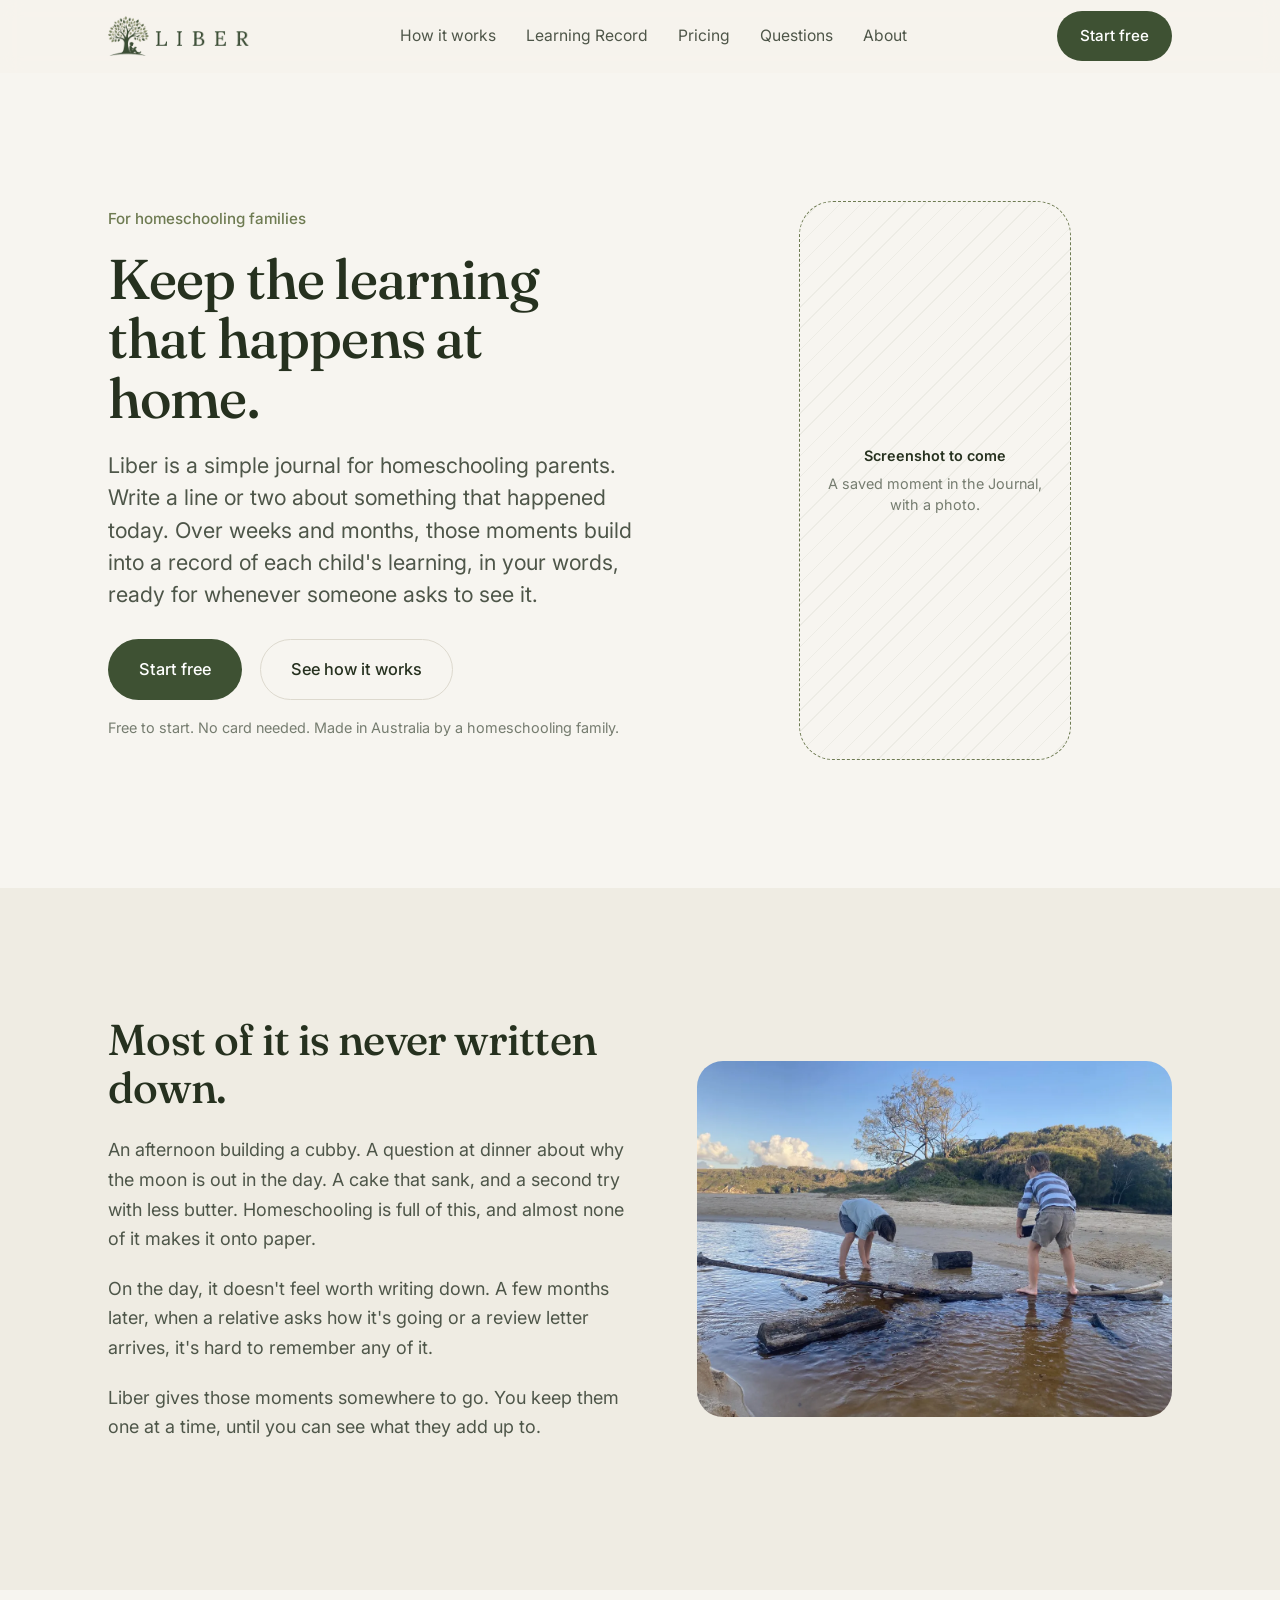
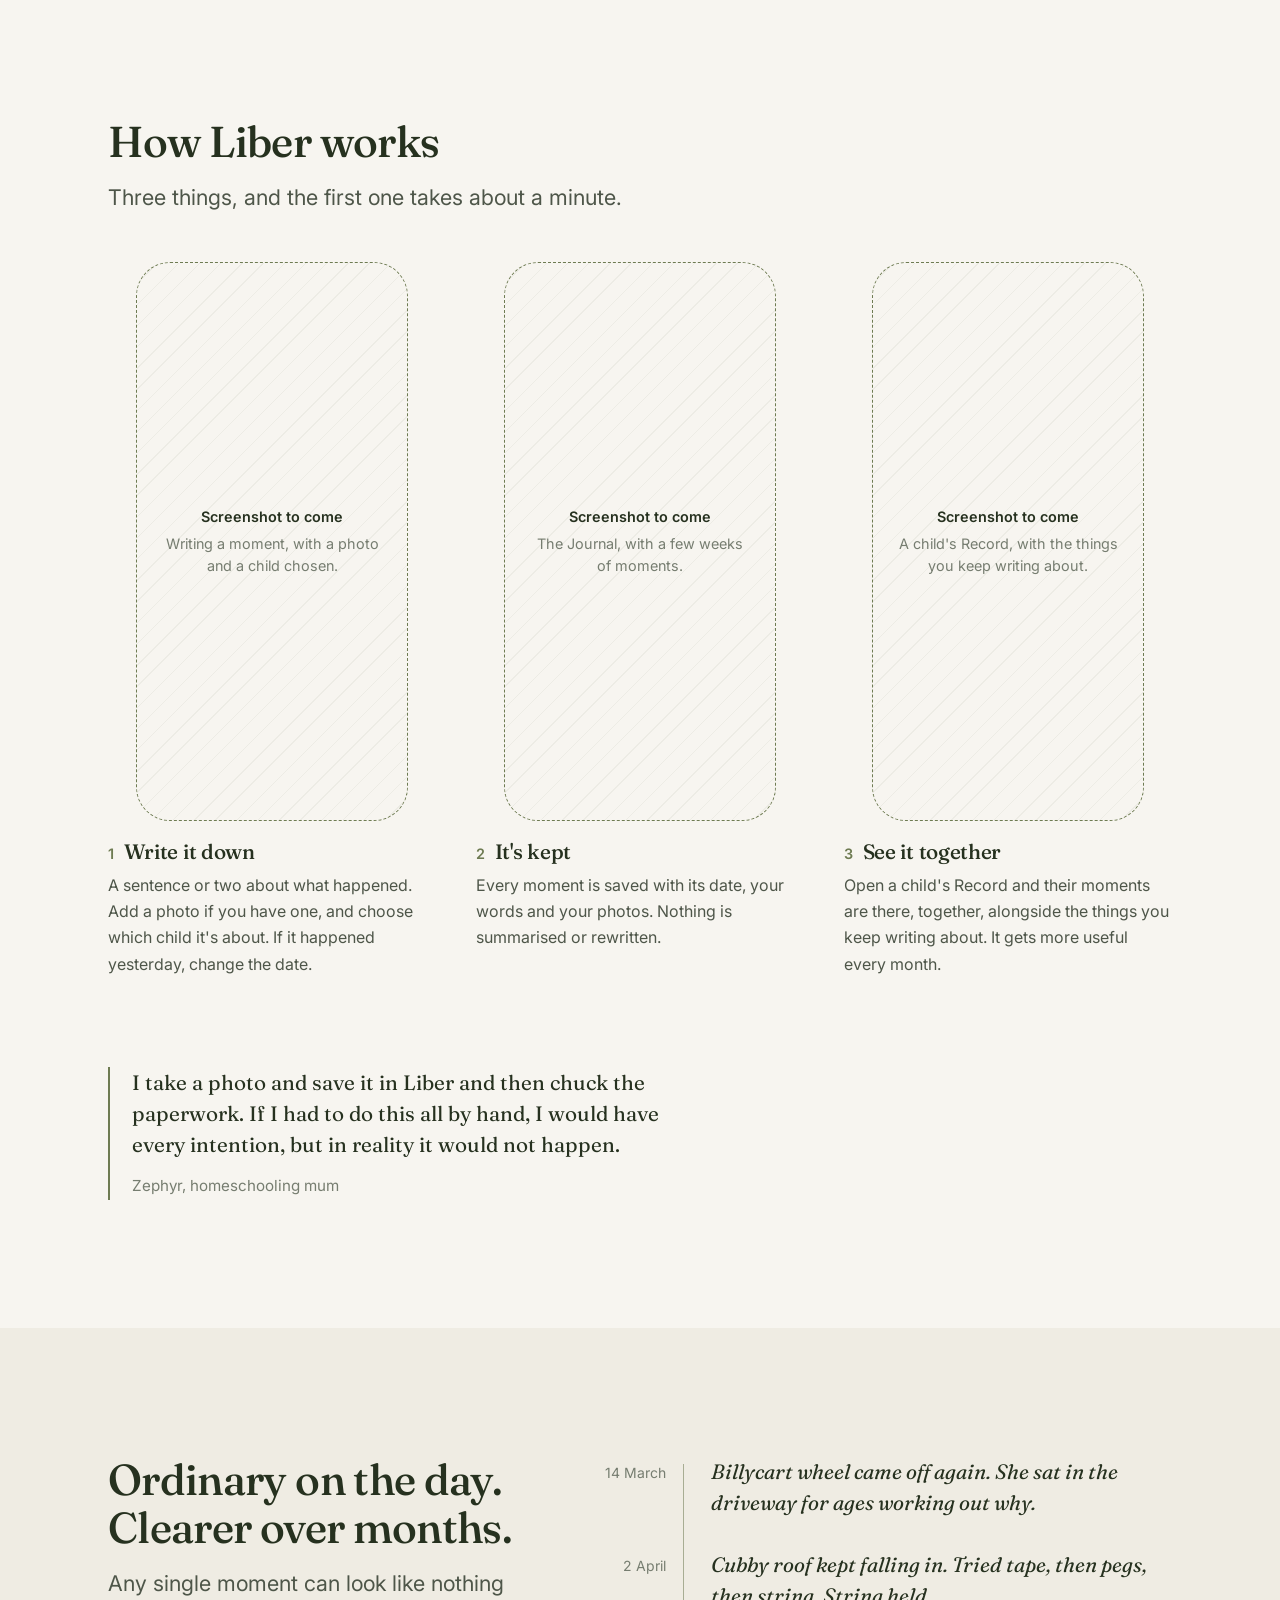
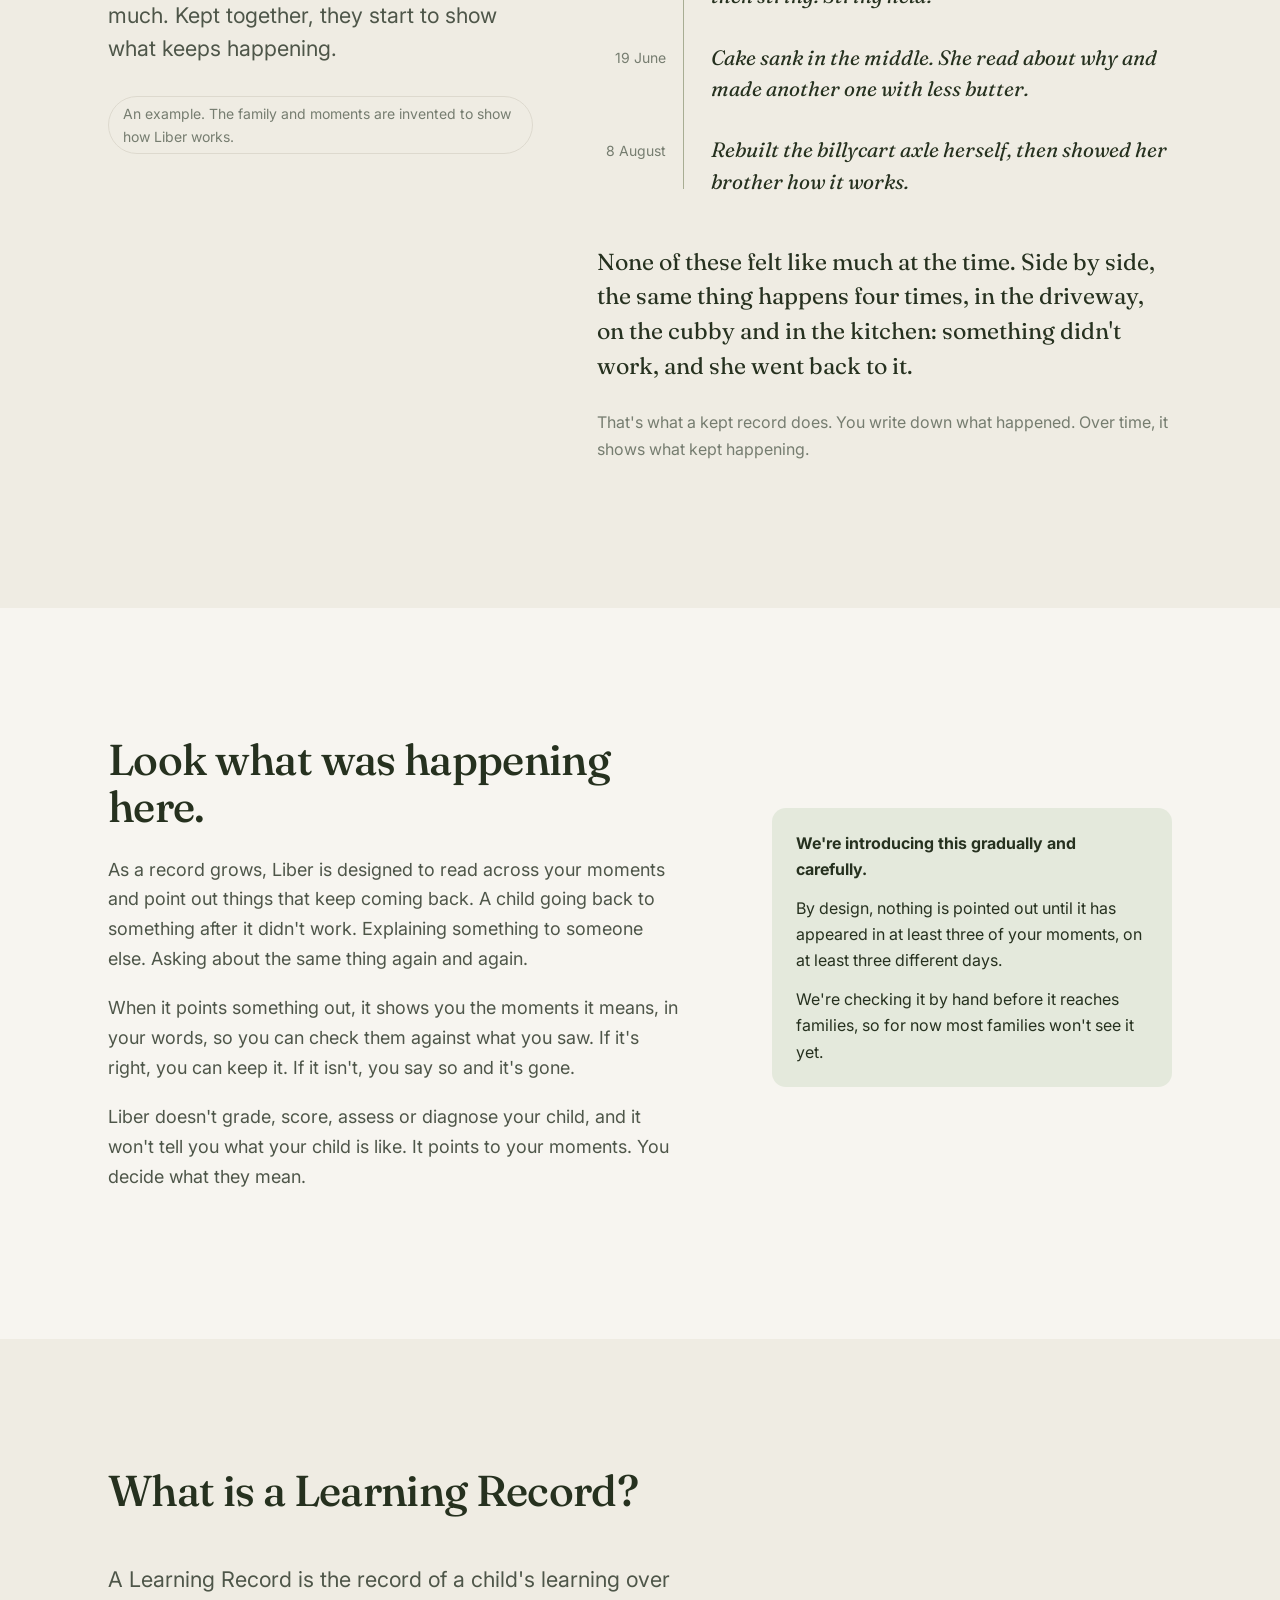
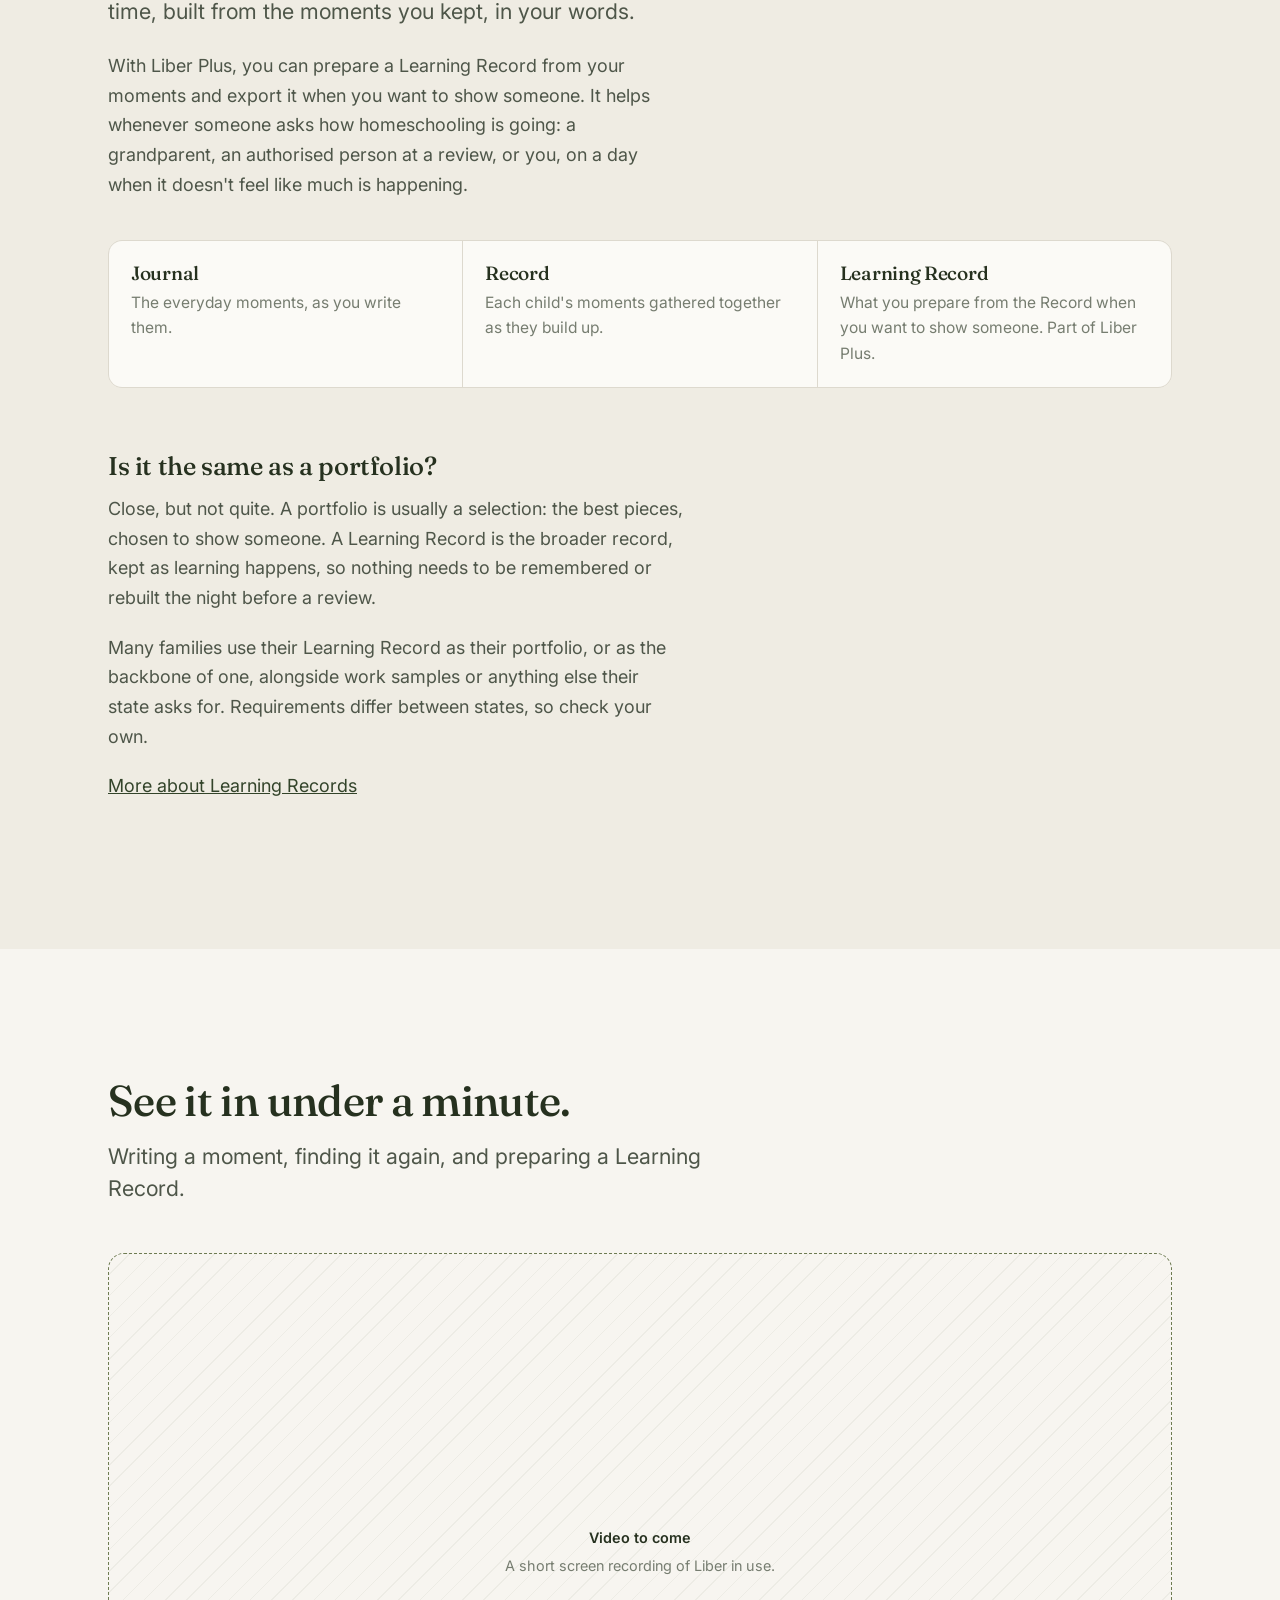
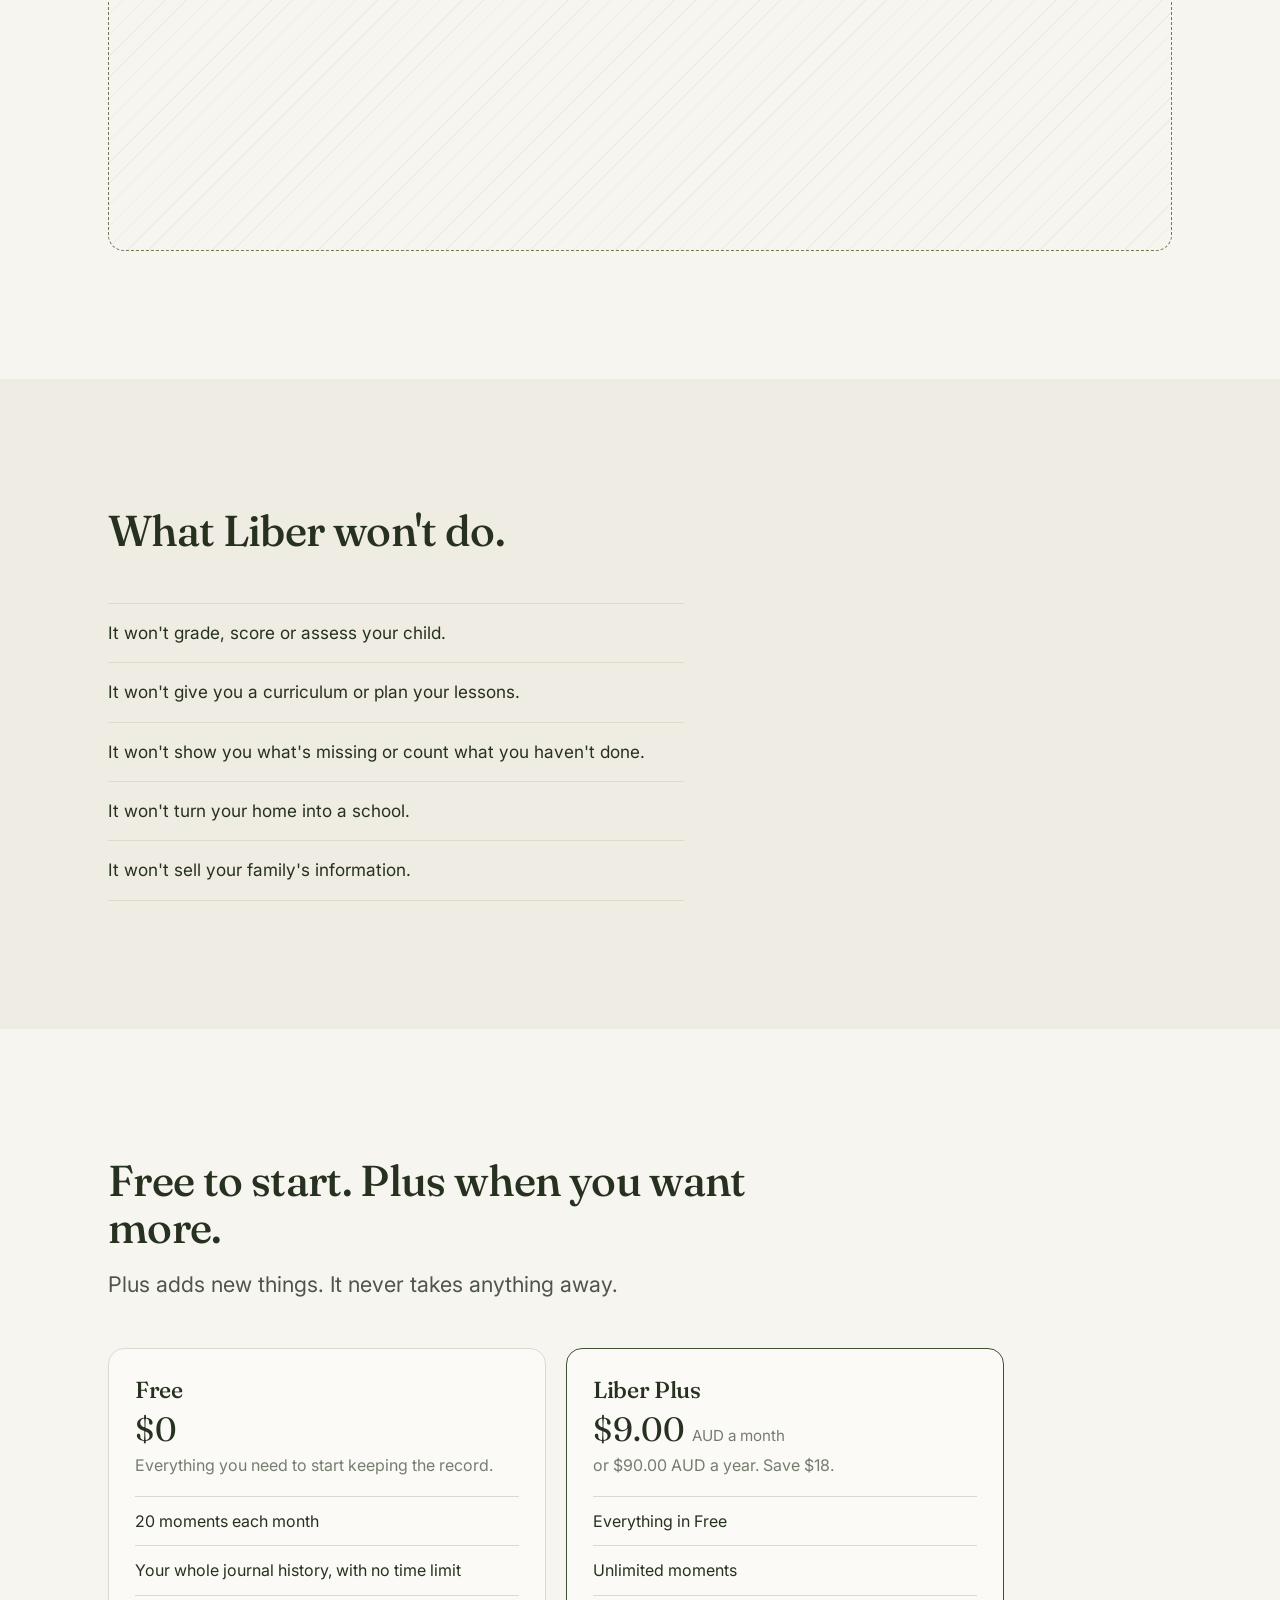
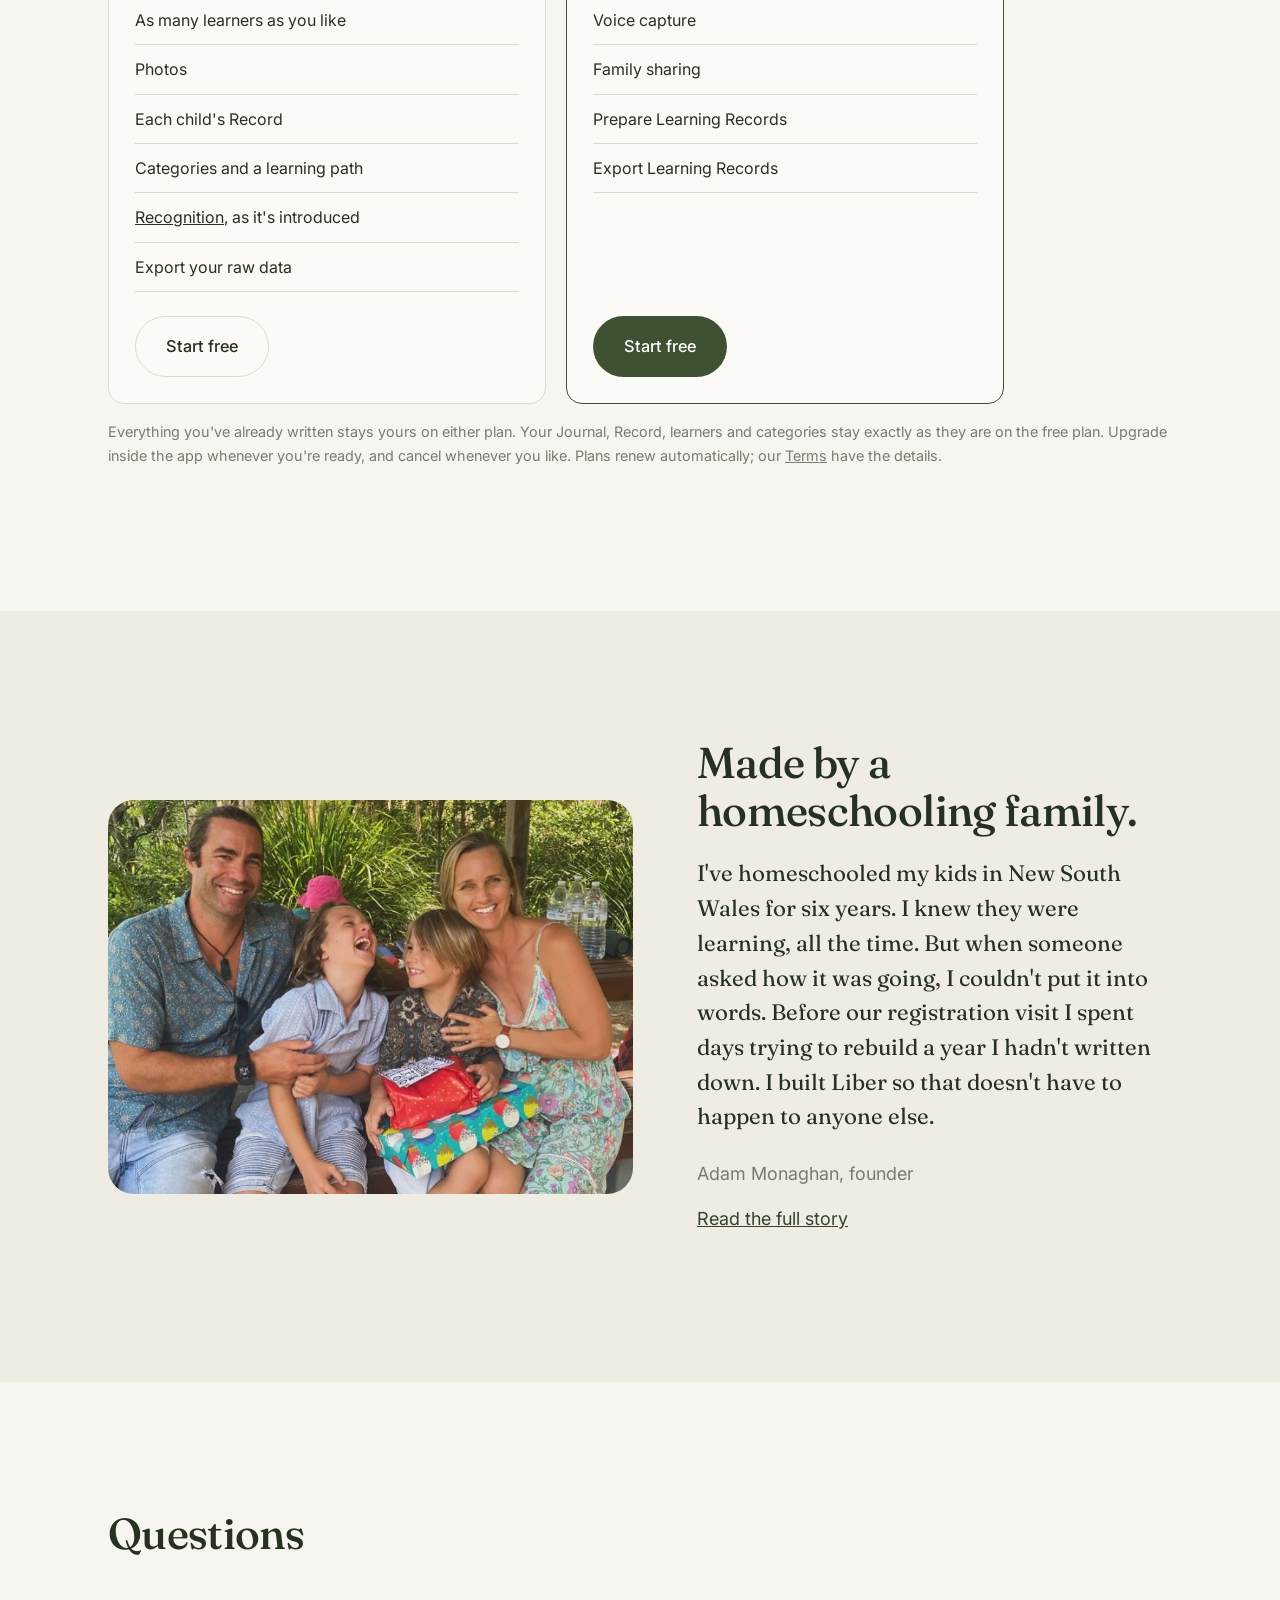
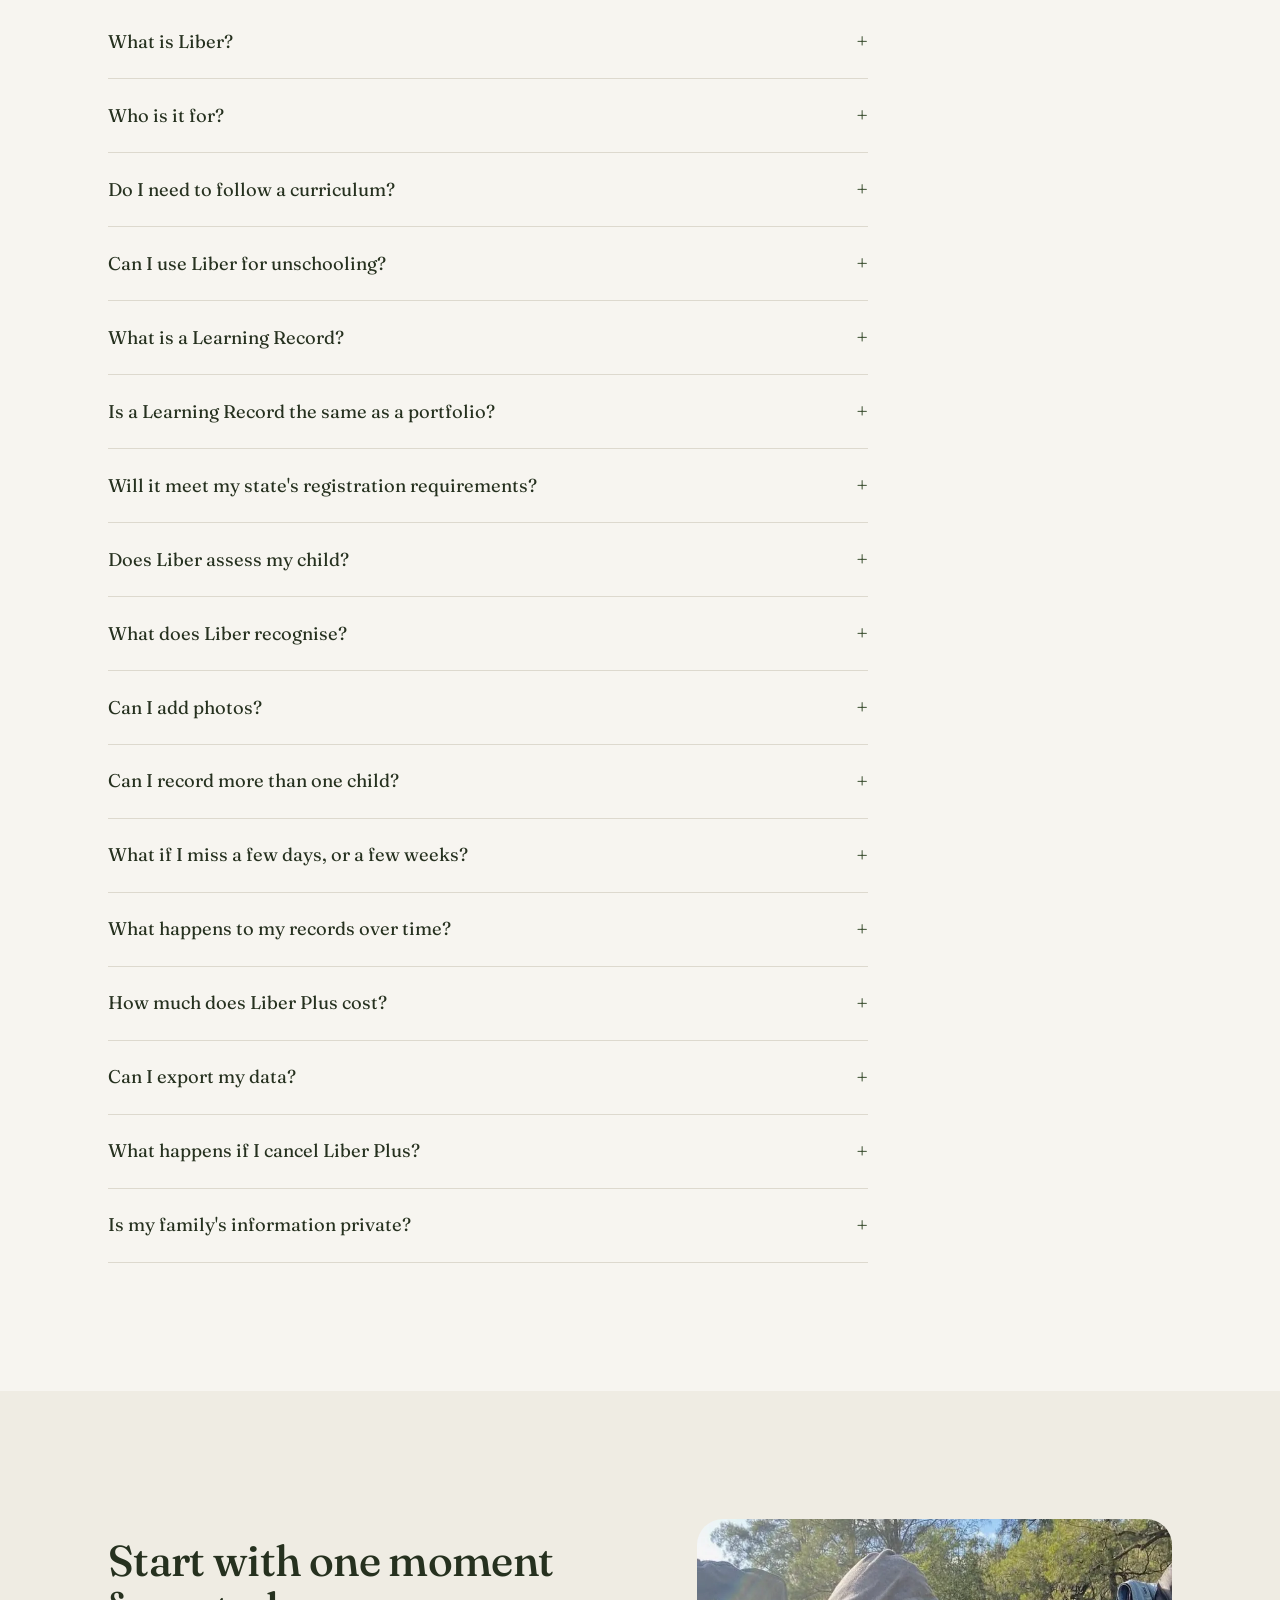
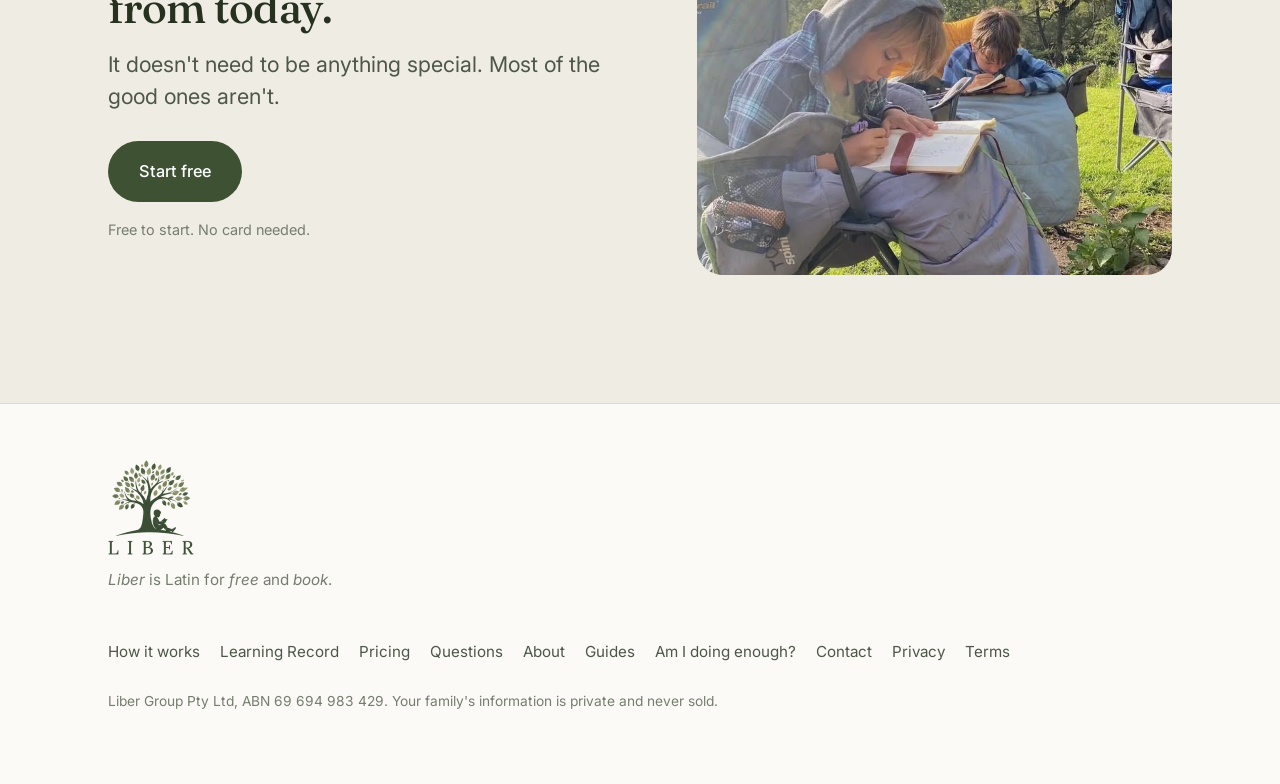
==== commit 91ff5457: "Website refresh: confirmed pricing and plans; remove unconfirmed claims - Pricing: Liber Plus $9.00 " ====
--- a/index.html
+++ b/index.html
@@ -96,6 +96,30 @@
      "name": "Free",
      "price": "0",
      "priceCurrency": "AUD"
+    },
+    {
+     "@type": "Offer",
+     "name": "Liber Plus (monthly)",
+     "price": "9.00",
+     "priceCurrency": "AUD",
+     "priceSpecification": {
+      "@type": "UnitPriceSpecification",
+      "price": "9.00",
+      "priceCurrency": "AUD",
+      "unitCode": "MON"
+     }
+    },
+    {
+     "@type": "Offer",
+     "name": "Liber Plus (annual)",
+     "price": "90.00",
+     "priceCurrency": "AUD",
+     "priceSpecification": {
+      "@type": "UnitPriceSpecification",
+      "price": "90.00",
+      "priceCurrency": "AUD",
+      "unitCode": "ANN"
+     }
     }
    ]
   },
@@ -108,7 +132,7 @@
      "name": "What is Liber?",
      "acceptedAnswer": {
       "@type": "Answer",
-      "text": "A journal for homeschooling parents. You write a line or two about something that happened, add a photo if you like, and Liber keeps it, dated, for each child. Over time those moments build into a record you can look back on and prepare as a Learning Record when someone asks to see it."
+      "text": "A journal for homeschooling parents. You write a line or two about something that happened, add a photo if you like, and Liber keeps it, dated, for each child. Over time those moments build into a record you can look back on. With Liber Plus, you can prepare a Learning Record from it when someone asks to see it."
      }
     },
     {
@@ -140,7 +164,7 @@
      "name": "What is a Learning Record?",
      "acceptedAnswer": {
       "@type": "Answer",
-      "text": "The record of a child's learning over a period you choose, built from the moments you kept: every moment in date order, in your words, with your photos. You decide who sees it."
+      "text": "The record of a child's learning over time, built from the moments you kept, in your words. Preparing and exporting Learning Records is part of Liber Plus."
      }
     },
     {
@@ -172,7 +196,7 @@
      "name": "What does Liber recognise?",
      "acceptedAnswer": {
       "@type": "Answer",
-      "text": "Liber is being designed to point out things that keep appearing in your moments, like a child going back to a problem after it didn't work. Nothing is pointed out until it appears in at least three moments on three different days, it always shows you the moments, and you decide whether it's right. This is being introduced gradually, so most families won't see it yet."
+      "text": "Liber is being designed to point out things that keep appearing in your moments, like a child going back to a problem after it didn't work. Nothing is pointed out until it appears in at least three moments on three different days, it always shows you the moments, and you decide whether it's right. It's included on both plans, and it's being introduced gradually, so most families won't see it yet."
      }
     },
     {
@@ -188,7 +212,7 @@
      "name": "Can I record more than one child?",
      "acceptedAnswer": {
       "@type": "Answer",
-      "text": "Yes. Add each child, choose who each moment is about, and mark moments you did together. Each child has their own Record."
+      "text": "Yes. Add as many children as you like and choose who each moment is about. Each child has their own Record."
      }
     },
     {
@@ -204,15 +228,31 @@
      "name": "What happens to my records over time?",
      "acceptedAnswer": {
       "@type": "Answer",
-      "text": "They stay, dated and unchanged, for as long as your account is open, and they get more useful the longer you keep them."
-     }
-    },
-    {
-     "@type": "Question",
-     "name": "How do I cancel Liber Plus?",
-     "acceptedAnswer": {
-      "@type": "Answer",
-      "text": "Plans renew automatically until you cancel, which you can do at any time by contacting us through the website or the Contact Us option in the app. Our Terms set out the details."
+      "text": "They stay, dated and unchanged, for as long as your account is open, on either plan. Your whole journal history is kept with no time limit, and it gets more useful the longer you keep it."
+     }
+    },
+    {
+     "@type": "Question",
+     "name": "How much does Liber Plus cost?",
+     "acceptedAnswer": {
+      "@type": "Answer",
+      "text": "$9.00 AUD a month, or $90.00 AUD a year, which saves $18. The free plan includes 20 moments each month. Liber Plus adds unlimited moments, voice capture, family sharing, and preparing and exporting Learning Records."
+     }
+    },
+    {
+     "@type": "Question",
+     "name": "Can I export my data?",
+     "acceptedAnswer": {
+      "@type": "Answer",
+      "text": "Yes. On the free plan you can export your raw data. With Liber Plus you can also prepare and export Learning Records."
+     }
+    },
+    {
+     "@type": "Question",
+     "name": "What happens if I cancel Liber Plus?",
+     "acceptedAnswer": {
+      "@type": "Answer",
+      "text": "You can cancel whenever you like. Plans renew automatically until you do. Everything you've already written stays yours: your Journal, Record, learners and categories stay exactly as they are on the free plan. Plus adds new things; it never takes anything away."
      }
     },
     {
@@ -303,7 +343,7 @@
         <!-- PLACEHOLDER S2 -->
         <div class="shot shot-phone" data-placeholder="S2 capture screenshot" role="img" aria-label="Screenshot to come: writing a moment"><span><strong>Screenshot to come</strong>Writing a moment, with a photo and a child chosen.</span></div>
         <h3><span class="step-n">1</span> Write it down</h3>
-        <p>A sentence or two about what happened. Add a photo if you have one. Choose which child it's about, or more than one. If it happened yesterday, change the date.</p>
+        <p>A sentence or two about what happened. Add a photo if you have one, and choose which child it's about. If it happened yesterday, change the date.</p>
       </li>
       <li class="step">
         <!-- PLACEHOLDER S3 -->
@@ -373,13 +413,13 @@
       <h2 class="h2" id="lr-h">What is a Learning Record?</h2>
     </div>
     <div class="body-copy">
-      <p class="lede" style="max-width:38rem">A Learning Record is the record of a child's learning over time, built from the moments you kept. Every moment in date order, in your words, with your photos.</p>
-      <p>You choose the period, read it through, and decide who sees it. It helps whenever someone asks how homeschooling is going: a grandparent, an authorised person at a review, or you, on a day when it doesn't feel like much is happening.</p>
+      <p class="lede" style="max-width:38rem">A Learning Record is the record of a child's learning over time, built from the moments you kept, in your words.</p>
+      <p>With Liber Plus, you can prepare a Learning Record from your moments and export it when you want to show someone. It helps whenever someone asks how homeschooling is going: a grandparent, an authorised person at a review, or you, on a day when it doesn't feel like much is happening.</p>
     </div>
     <div class="layers">
       <div class="layer"><h3>Journal</h3><p>The everyday moments, as you write them.</p></div>
       <div class="layer"><h3>Record</h3><p>Each child's moments gathered together as they build up.</p></div>
-      <div class="layer"><h3>Learning Record</h3><p>What you prepare from the Record when you want to show someone.</p></div>
+      <div class="layer"><h3>Learning Record</h3><p>What you prepare from the Record when you want to show someone. Part of Liber Plus.</p></div>
     </div>
     <div class="body-copy">
       <h3 class="subhead">Is it the same as a portfolio?</h3>
@@ -422,36 +462,41 @@
   <div class="wrap">
     <div class="head">
       <h2 class="h2" id="price-h">Free to start. Plus when you want more.</h2>
-      <p class="lede">Writing moments is free, and always will be. Everything you write stays yours.</p>
+      <p class="lede">Plus adds new things. It never takes anything away.</p>
     </div>
     <div class="plans">
       <div class="plan">
         <h3>Free</h3>
         <p class="price">$0</p>
-        <p class="plan-lede">Everything you need to keep the record.</p>
+        <p class="plan-lede">Everything you need to start keeping the record.</p>
         <ul>
-          <li>Write as many moments as you like</li>
-          <li>Add a photo to any moment</li>
-          <li>Record for each of your children, or several at once</li>
-          <li>Add moments from earlier days</li>
-          <li>See each child's moments together in their Record</li>
-          <li>Follow your state's learning areas, or use your own categories</li>
+          <li>20 moments each month</li>
+          <li>Your whole journal history, with no time limit</li>
+          <li>As many learners as you like</li>
+          <li>Photos</li>
+          <li>Each child's Record</li>
+          <li>Categories and a learning path</li>
+          <li><a href="#recognition" style="color:inherit">Recognition</a>, as it's introduced</li>
+          <li>Export your raw data</li>
         </ul>
         <a class="btn btn-ghost" href="https://app.liber.net.au/signup/?utm_source=liber_site&amp;utm_medium=web&amp;utm_content=plans_free">Start free</a>
       </div>
-      <!-- CONFIRM: Plus price (AUD, GST included) and Plus entitlements. Not established from the repository. -->
       <div class="plan plan-plus">
         <h3>Liber Plus</h3>
-        <p class="price"><span data-confirm="plus-price">Price to confirm</span> <small>monthly or annual</small></p>
-        <p class="plan-lede">For families who want to do more with what they've kept.</p>
+        <p class="price">$9.00 <small>AUD a month</small></p>
+        <p class="plan-lede">or $90.00 AUD a year. Save $18.</p>
         <ul>
           <li>Everything in Free</li>
-          <li><span data-confirm="plus-entitlements">What Plus includes, to confirm</span></li>
+          <li>Unlimited moments</li>
+          <li>Voice capture</li>
+          <li>Family sharing</li>
+          <li>Prepare Learning Records</li>
+          <li>Export Learning Records</li>
         </ul>
         <a class="btn btn-primary" href="https://app.liber.net.au/signup/?utm_source=liber_site&amp;utm_medium=web&amp;utm_content=plans_plus">Start free</a>
       </div>
     </div>
-    <p class="fine">Upgrade inside the app whenever you're ready. Plans renew automatically until you cancel, which you can do at any time by contacting us. Details are in our <a href="/terms/" style="color:inherit">Terms</a>.</p>
+    <p class="fine">Everything you've already written stays yours on either plan. Your Journal, Record, learners and categories stay exactly as they are on the free plan. Upgrade inside the app whenever you're ready, and cancel whenever you like. Plans renew automatically; our <a href="/terms/" style="color:inherit">Terms</a> have the details.</p>
   </div>
 </section>
 
@@ -476,20 +521,22 @@
   <div class="wrap">
     <div class="head"><h2 class="h2" id="faq-h">Questions</h2></div>
     <div class="faq-list" style="margin:0">
-      <details><summary>What is Liber?</summary><p>A journal for homeschooling parents. You write a line or two about something that happened, add a photo if you like, and Liber keeps it, dated, for each child. Over time those moments build into a record you can look back on and prepare as a Learning Record when someone asks to see it.</p></details>
+      <details><summary>What is Liber?</summary><p>A journal for homeschooling parents. You write a line or two about something that happened, add a photo if you like, and Liber keeps it, dated, for each child. Over time those moments build into a record you can look back on. With Liber Plus, you can prepare a Learning Record from it when someone asks to see it.</p></details>
       <details><summary>Who is it for?</summary><p>Homeschooling families in Australia and New Zealand, especially relaxed, interest-led and unschooling families, and families whose children learn in ways that don&#x27;t look like school. You don&#x27;t need to follow any particular approach.</p></details>
       <details><summary>Do I need to follow a curriculum?</summary><p>No. When you save your first moment, Liber asks whether you&#x27;d like to follow your state&#x27;s learning areas or use your own categories. You can skip it. It only changes how your record is organised. Liber never tracks you against it.</p></details>
       <details><summary>Can I use Liber for unschooling?</summary><p>Yes. It was built with unschooling and interest-led families in mind. You record what actually happened, not what you planned.</p></details>
-      <details><summary>What is a Learning Record?</summary><p>The record of a child&#x27;s learning over a period you choose, built from the moments you kept: every moment in date order, in your words, with your photos. You decide who sees it. <a href="/learning-record/">Read more</a>.</p></details>
+      <details><summary>What is a Learning Record?</summary><p>The record of a child&#x27;s learning over time, built from the moments you kept, in your words. Preparing and exporting Learning Records is part of Liber Plus. <a href="/learning-record/">Read more</a>.</p></details>
       <details><summary>Is a Learning Record the same as a portfolio?</summary><p>Close. A portfolio is usually a selection of the best pieces. A Learning Record is the broader record, kept as learning happens. Many families use it as their portfolio, or as the backbone of one, alongside work samples or anything else their state asks for.</p></details>
       <details><summary>Will it meet my state&#x27;s registration requirements?</summary><p>Requirements differ between states, so check your own. Liber gives you dated evidence of learning, kept as it happened. It doesn&#x27;t write your learning plan for the next period, which some states ask for, and it can&#x27;t guarantee an outcome.</p></details>
       <details><summary>Does Liber assess my child?</summary><p>No. Liber doesn&#x27;t grade, score, rank or diagnose, and it never compares children with each other or with a standard.</p></details>
-      <details><summary>What does Liber recognise?</summary><p>Liber is being designed to point out things that keep appearing in your moments, like a child going back to a problem after it didn&#x27;t work. Nothing is pointed out until it appears in at least three moments on three different days, it always shows you the moments, and you decide whether it&#x27;s right. This is being introduced gradually, so most families won&#x27;t see it yet.</p></details>
+      <details><summary>What does Liber recognise?</summary><p>Liber is being designed to point out things that keep appearing in your moments, like a child going back to a problem after it didn&#x27;t work. Nothing is pointed out until it appears in at least three moments on three different days, it always shows you the moments, and you decide whether it&#x27;s right. It&#x27;s included on both plans, and it&#x27;s being introduced gradually, so most families won&#x27;t see it yet.</p></details>
       <details><summary>Can I add photos?</summary><p>Yes, to any moment. A photo is never required.</p></details>
-      <details><summary>Can I record more than one child?</summary><p>Yes. Add each child, choose who each moment is about, and mark moments you did together. Each child has their own Record.</p></details>
+      <details><summary>Can I record more than one child?</summary><p>Yes. Add as many children as you like and choose who each moment is about. Each child has their own Record.</p></details>
       <details><summary>What if I miss a few days, or a few weeks?</summary><p>Nothing happens. There are no streaks and nothing counts against you. Add moments from earlier days whenever you remember them.</p></details>
-      <details><summary>What happens to my records over time?</summary><p>They stay, dated and unchanged, for as long as your account is open, and they get more useful the longer you keep them.</p></details>
-      <details><summary>How do I cancel Liber Plus?</summary><p>Plans renew automatically until you cancel, which you can do at any time by contacting us through the website or the Contact Us option in the app. Our Terms set out the details. <a href="/terms/">Read the Terms</a>.</p></details>
+      <details><summary>What happens to my records over time?</summary><p>They stay, dated and unchanged, for as long as your account is open, on either plan. Your whole journal history is kept with no time limit, and it gets more useful the longer you keep it.</p></details>
+      <details><summary>How much does Liber Plus cost?</summary><p>$9.00 AUD a month, or $90.00 AUD a year, which saves $18. The free plan includes 20 moments each month. Liber Plus adds unlimited moments, voice capture, family sharing, and preparing and exporting Learning Records. <a href="#pricing">Compare the plans</a>.</p></details>
+      <details><summary>Can I export my data?</summary><p>Yes. On the free plan you can export your raw data. With Liber Plus you can also prepare and export Learning Records.</p></details>
+      <details><summary>What happens if I cancel Liber Plus?</summary><p>You can cancel whenever you like. Plans renew automatically until you do. Everything you&#x27;ve already written stays yours: your Journal, Record, learners and categories stay exactly as they are on the free plan. Plus adds new things; it never takes anything away. <a href="/terms/">Read the Terms</a>.</p></details>
       <details><summary>Is my family&#x27;s information private?</summary><p>Yes. We never sell it. We use a small number of providers to run Liber, such as hosting, and our privacy policy explains how. <a href="/privacy/">Read the privacy policy</a>.</p></details>
     </div>
   </div>
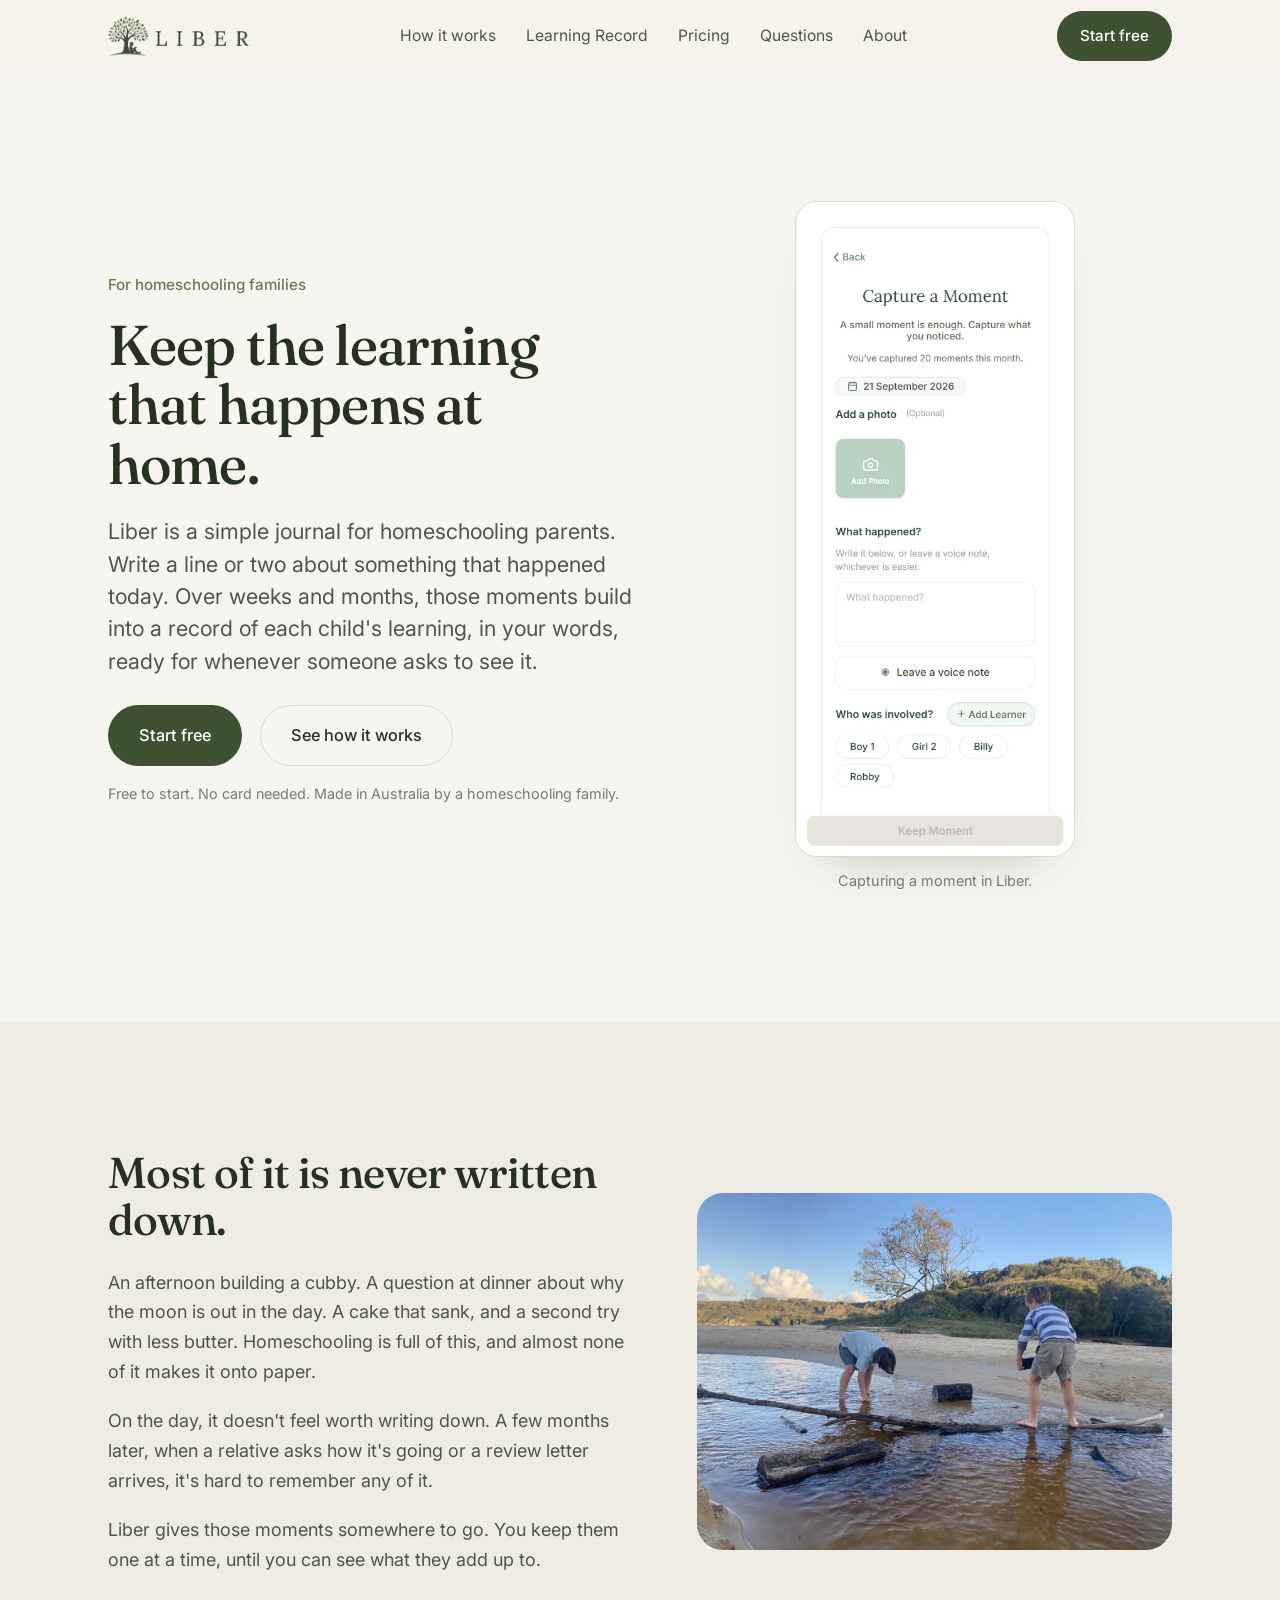
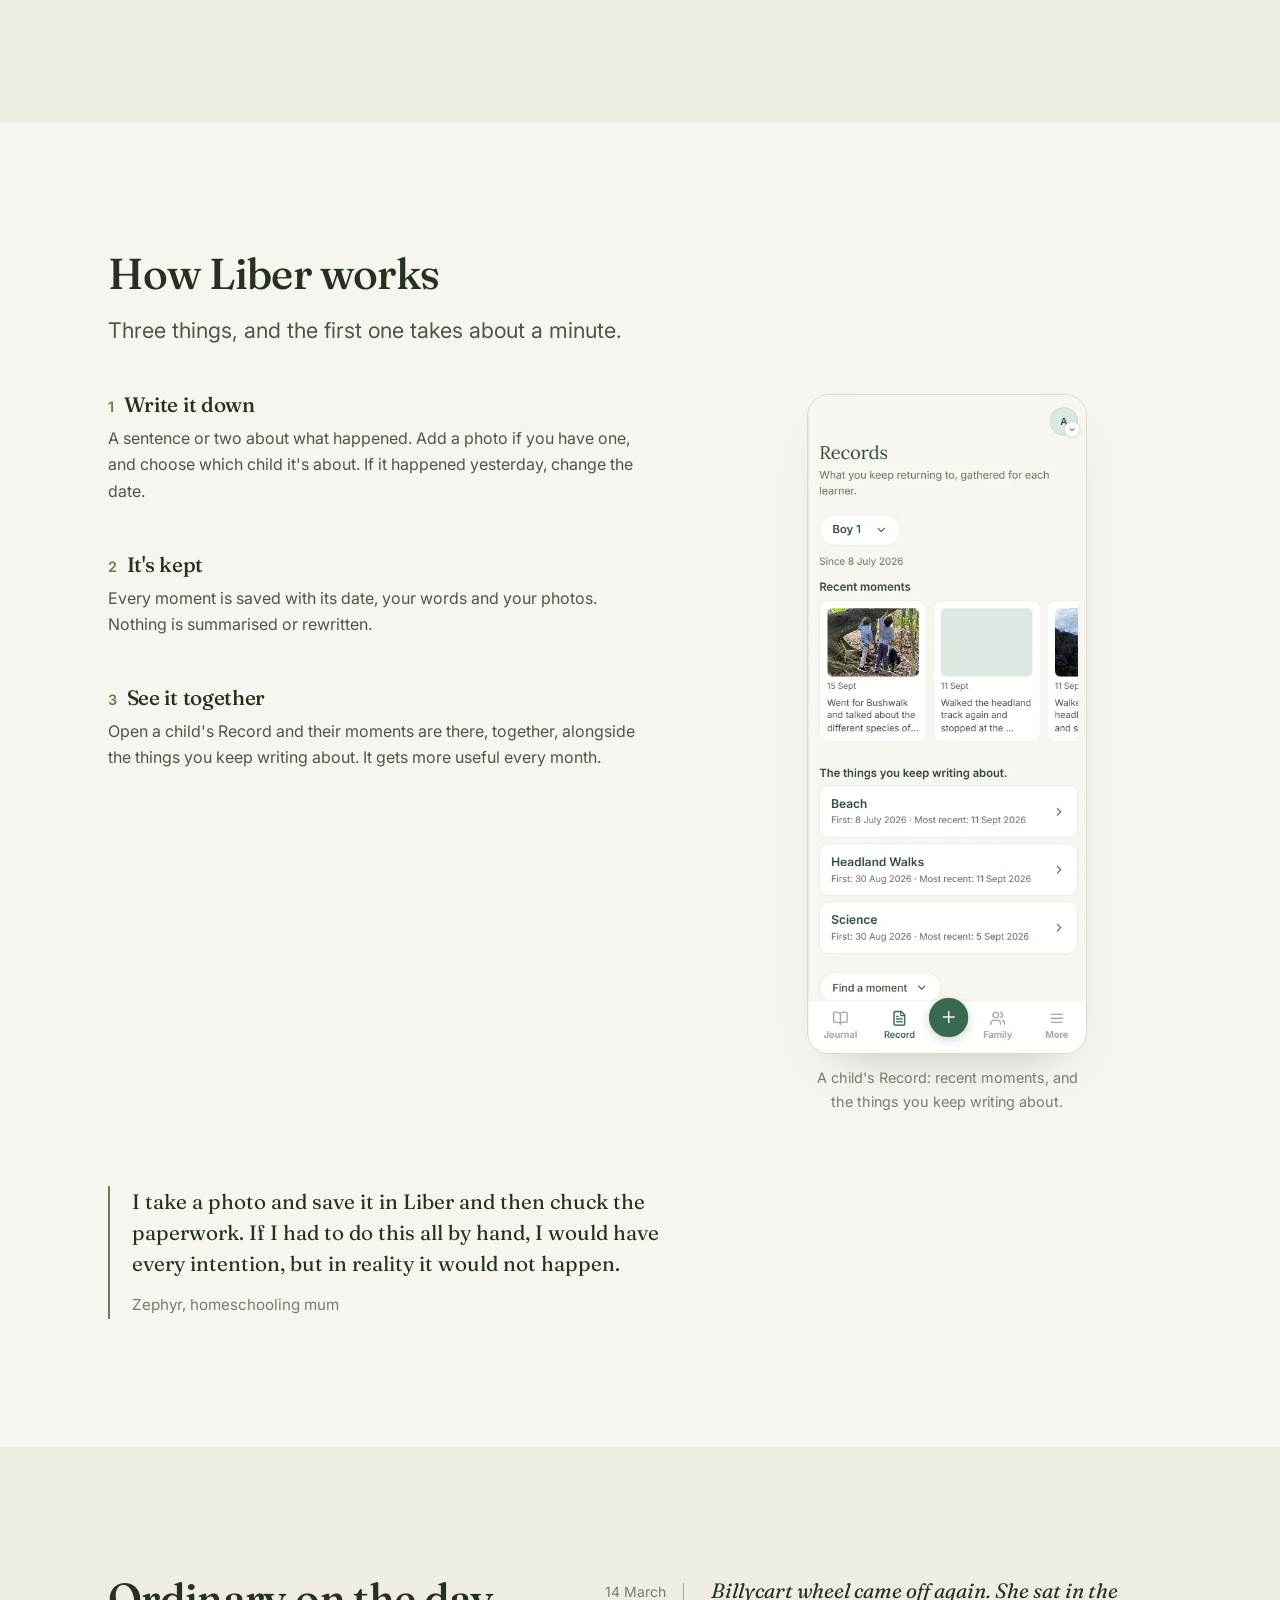
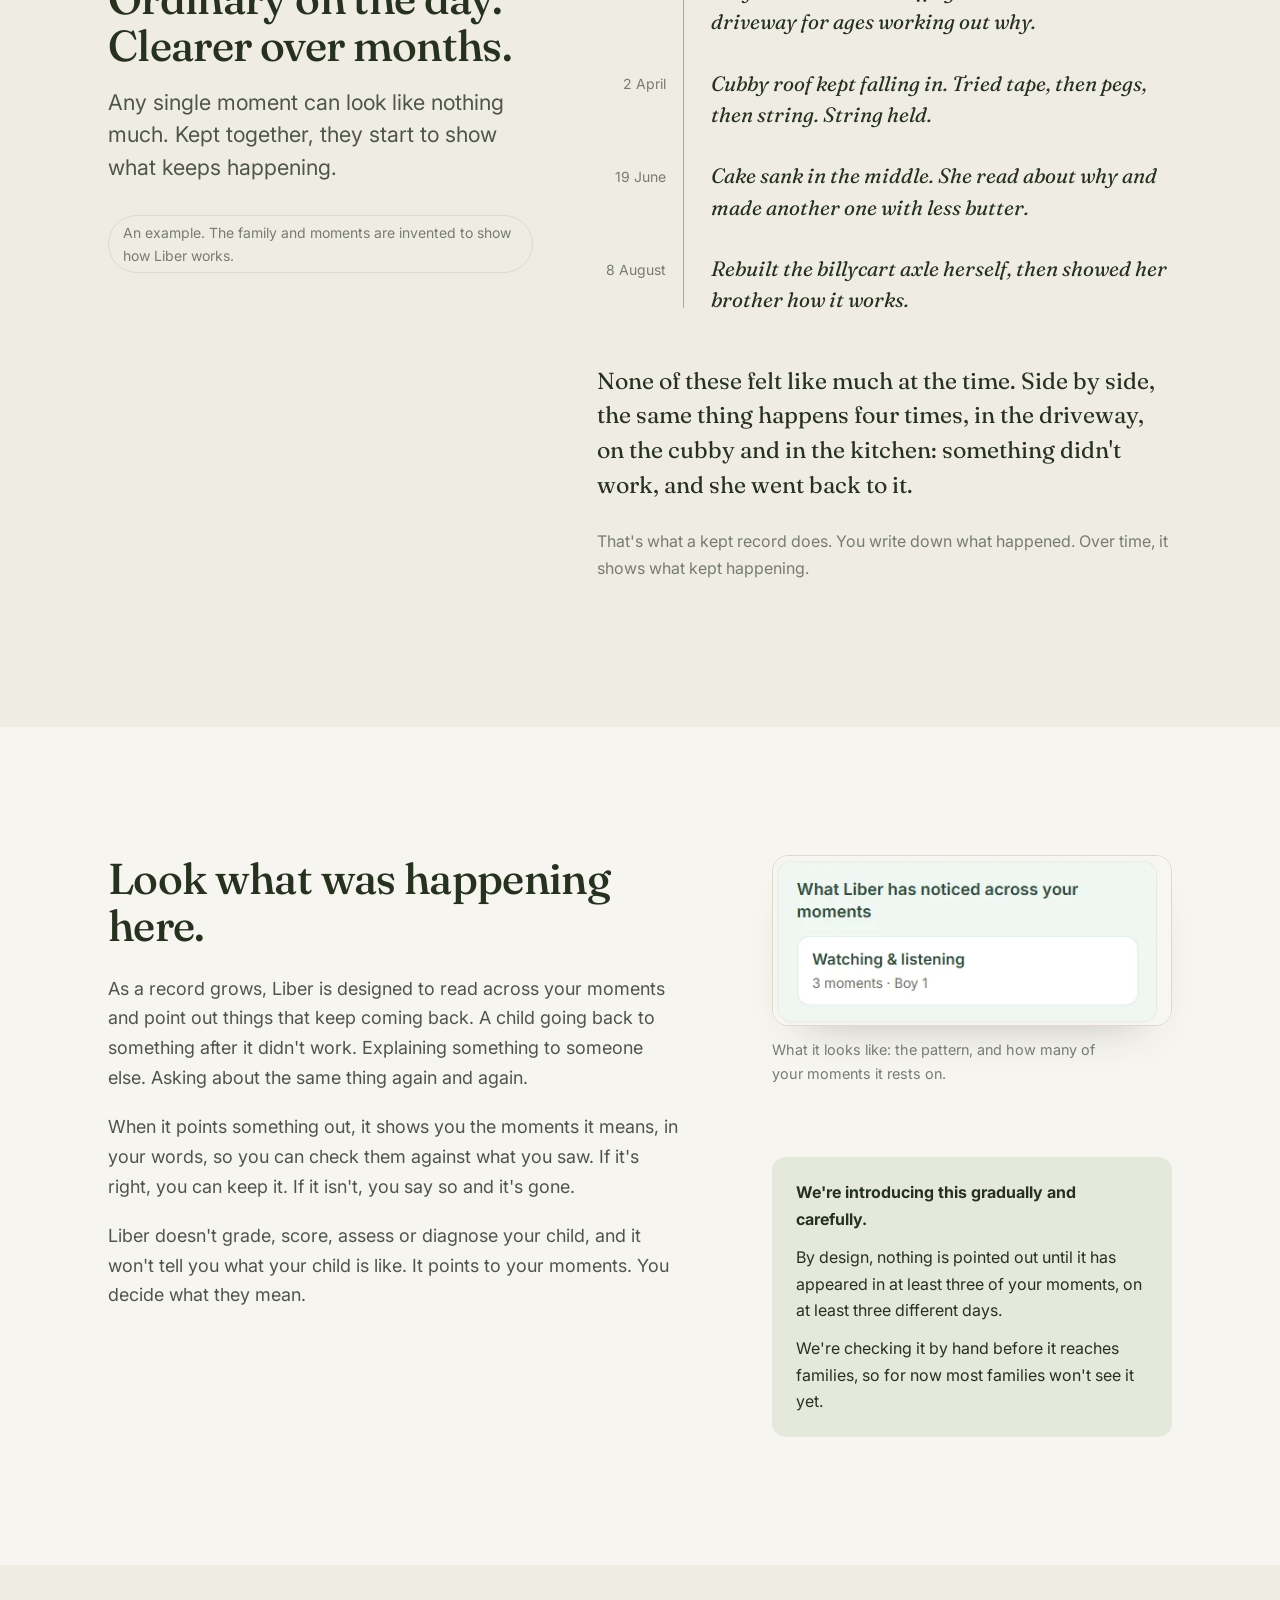
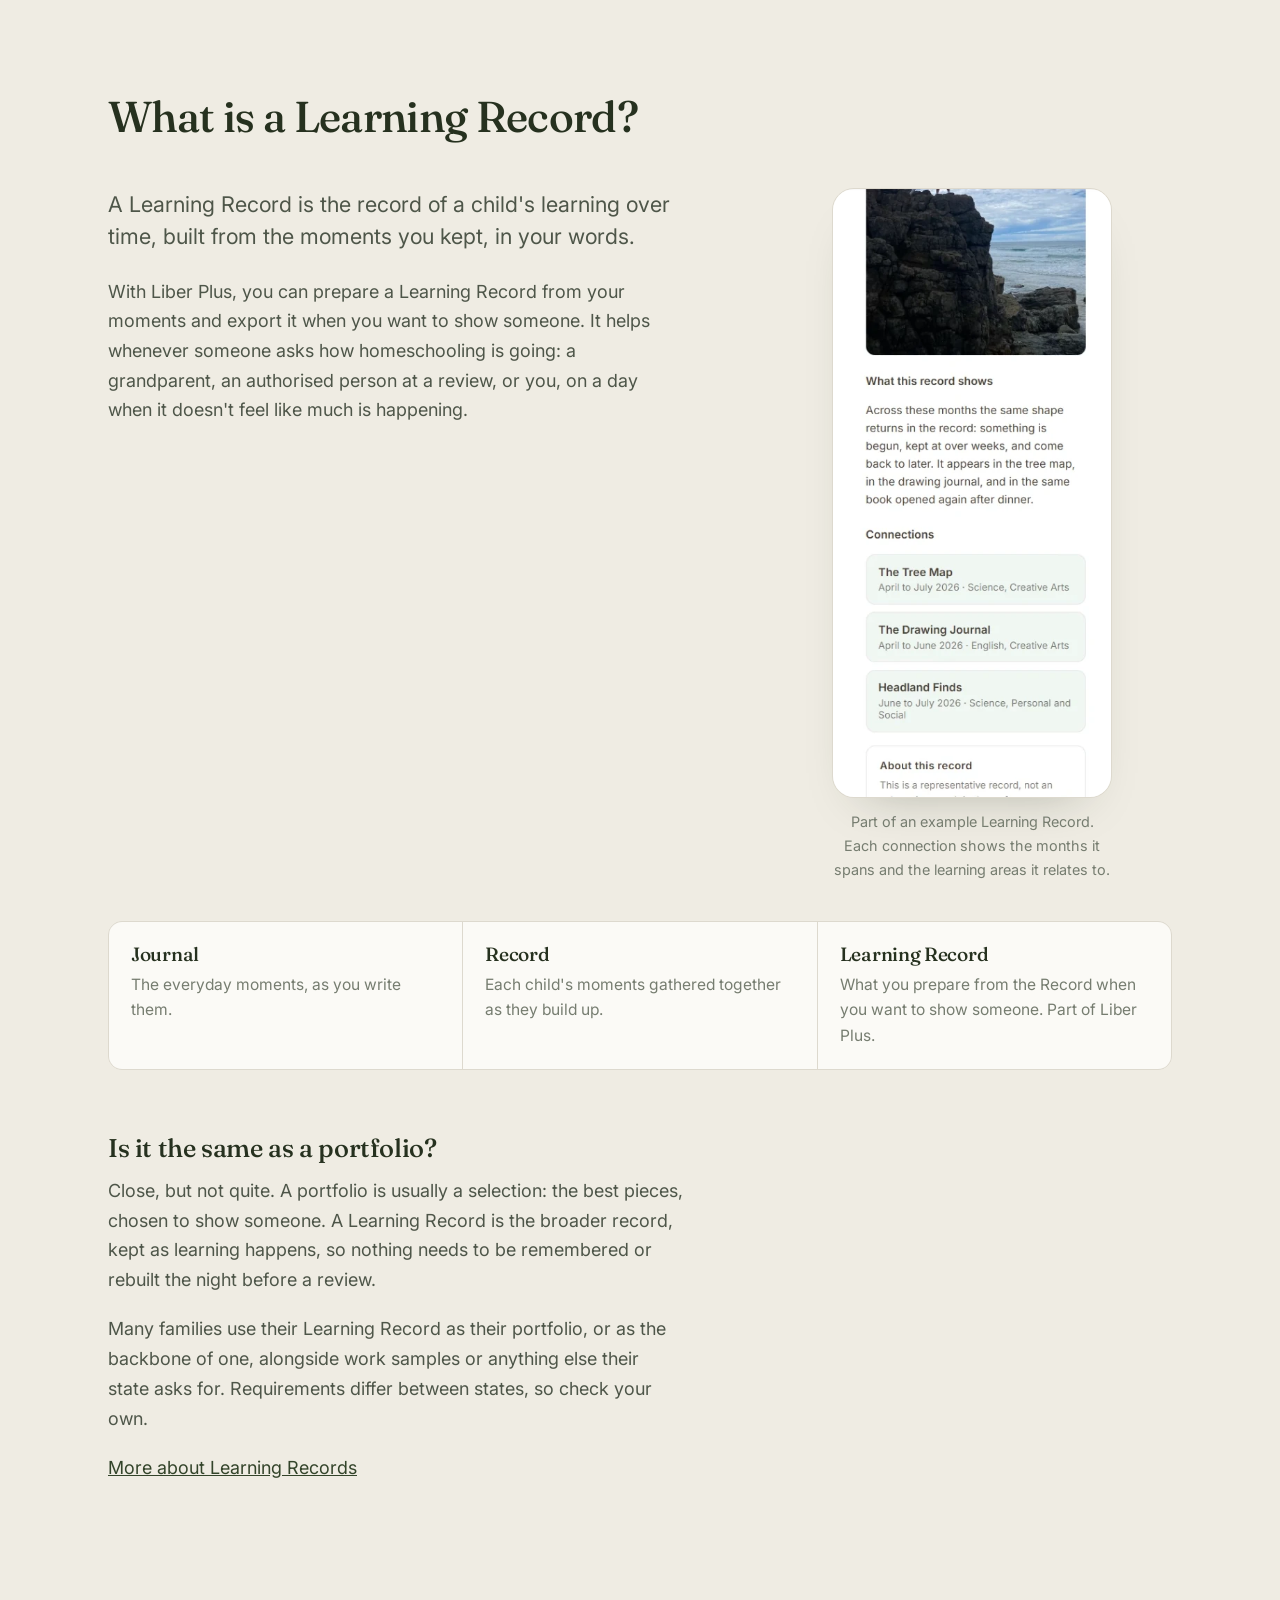
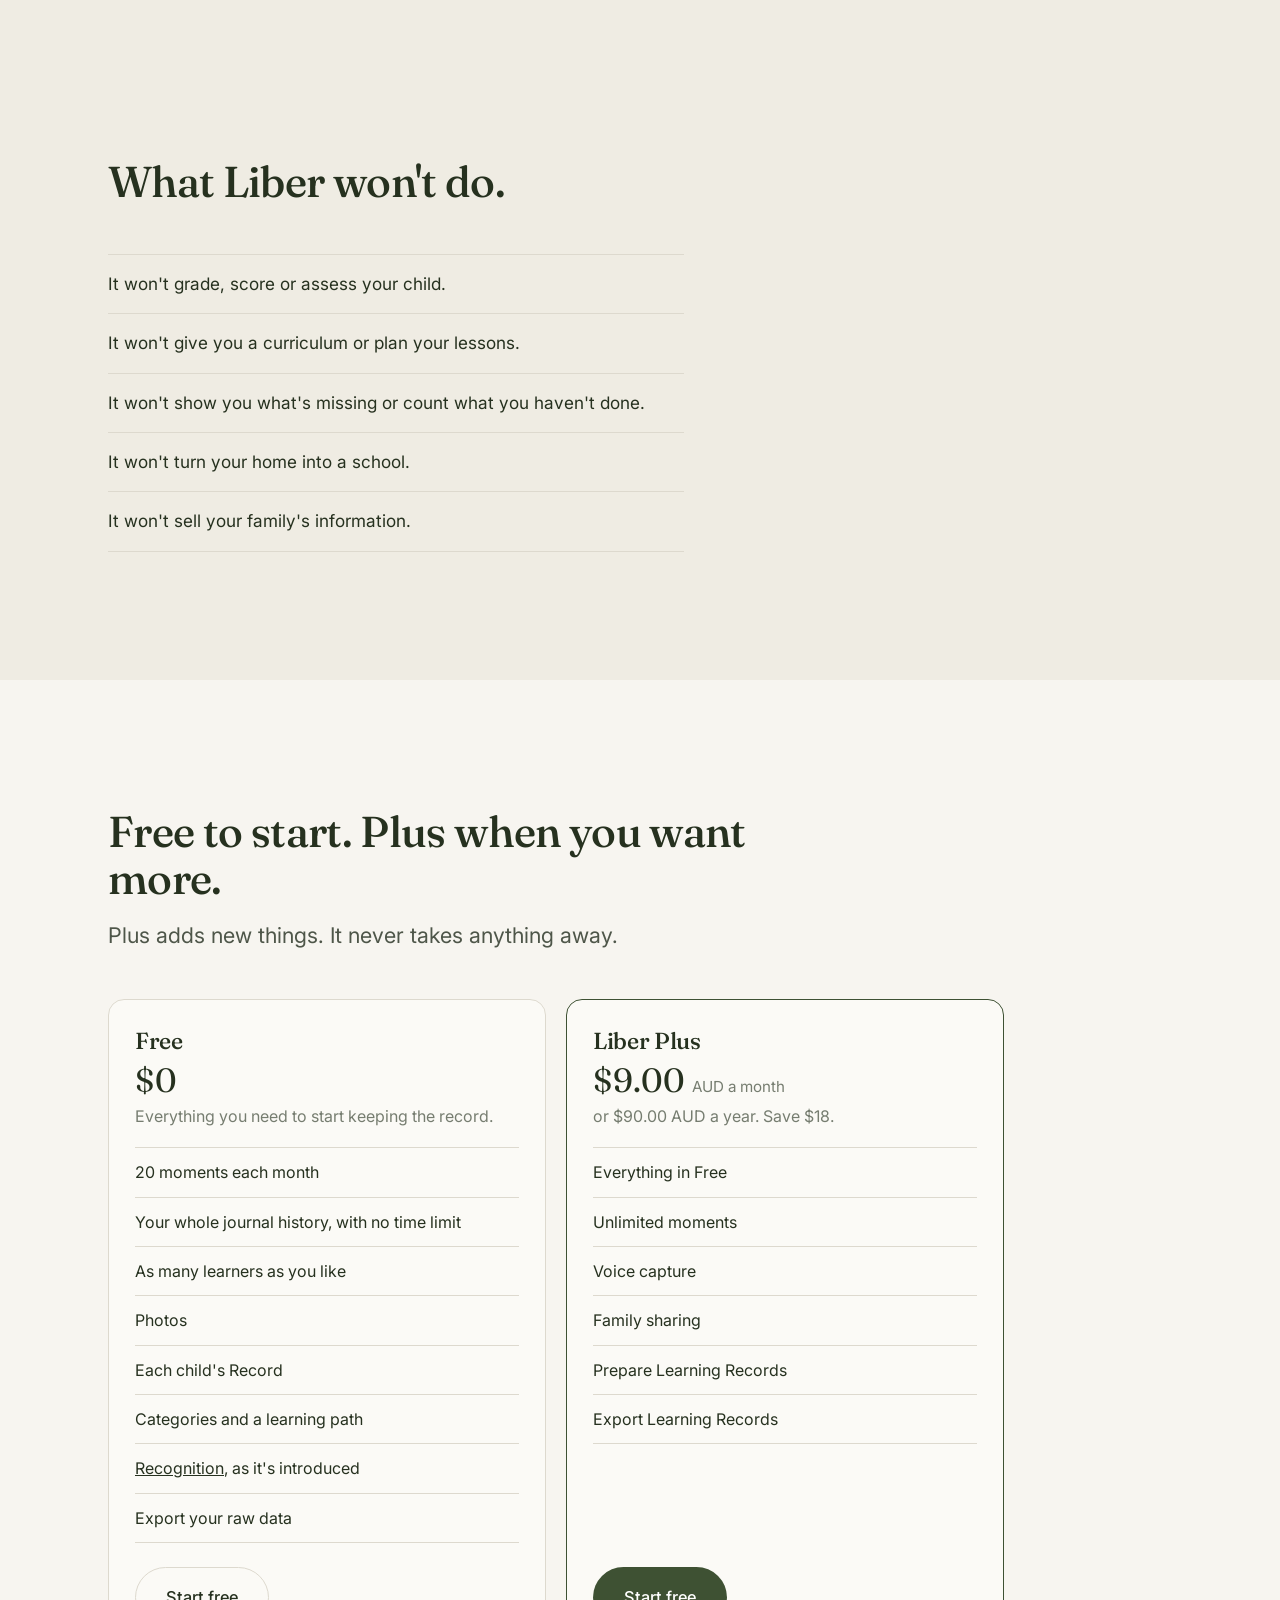
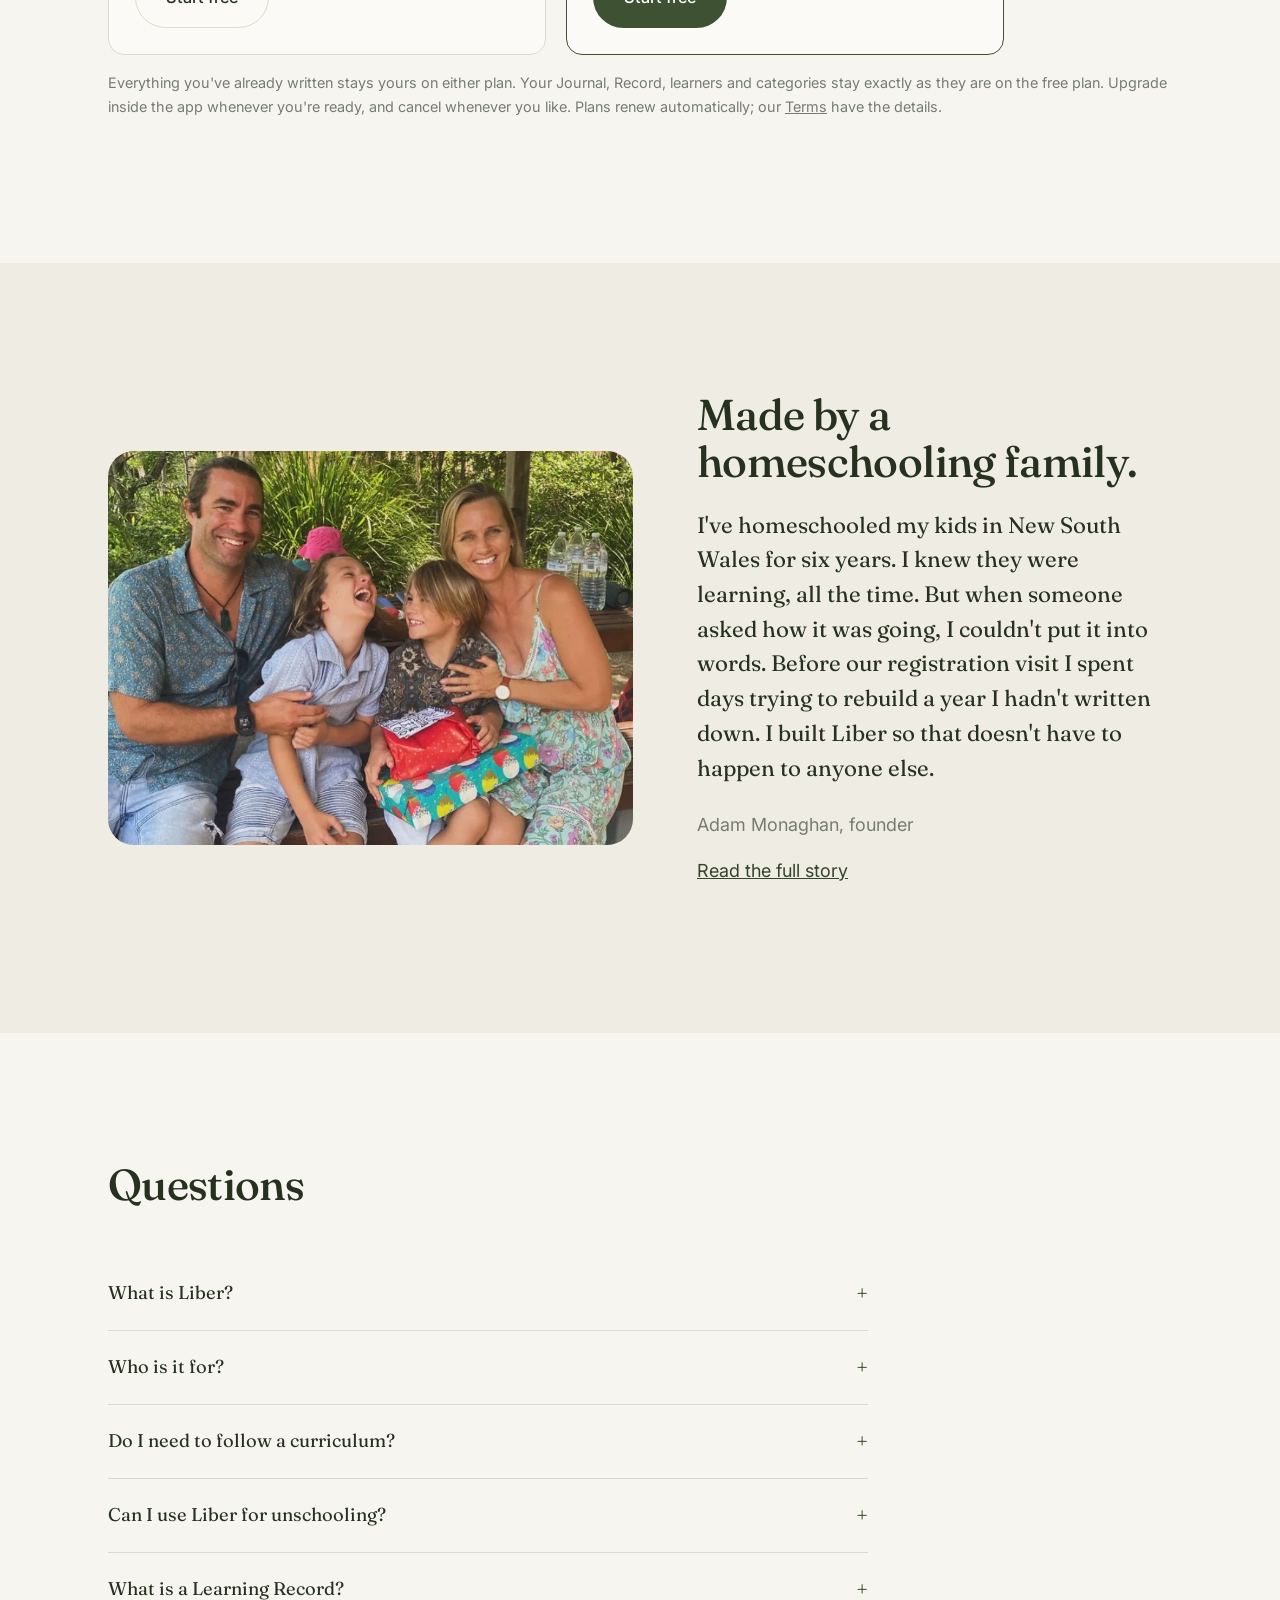
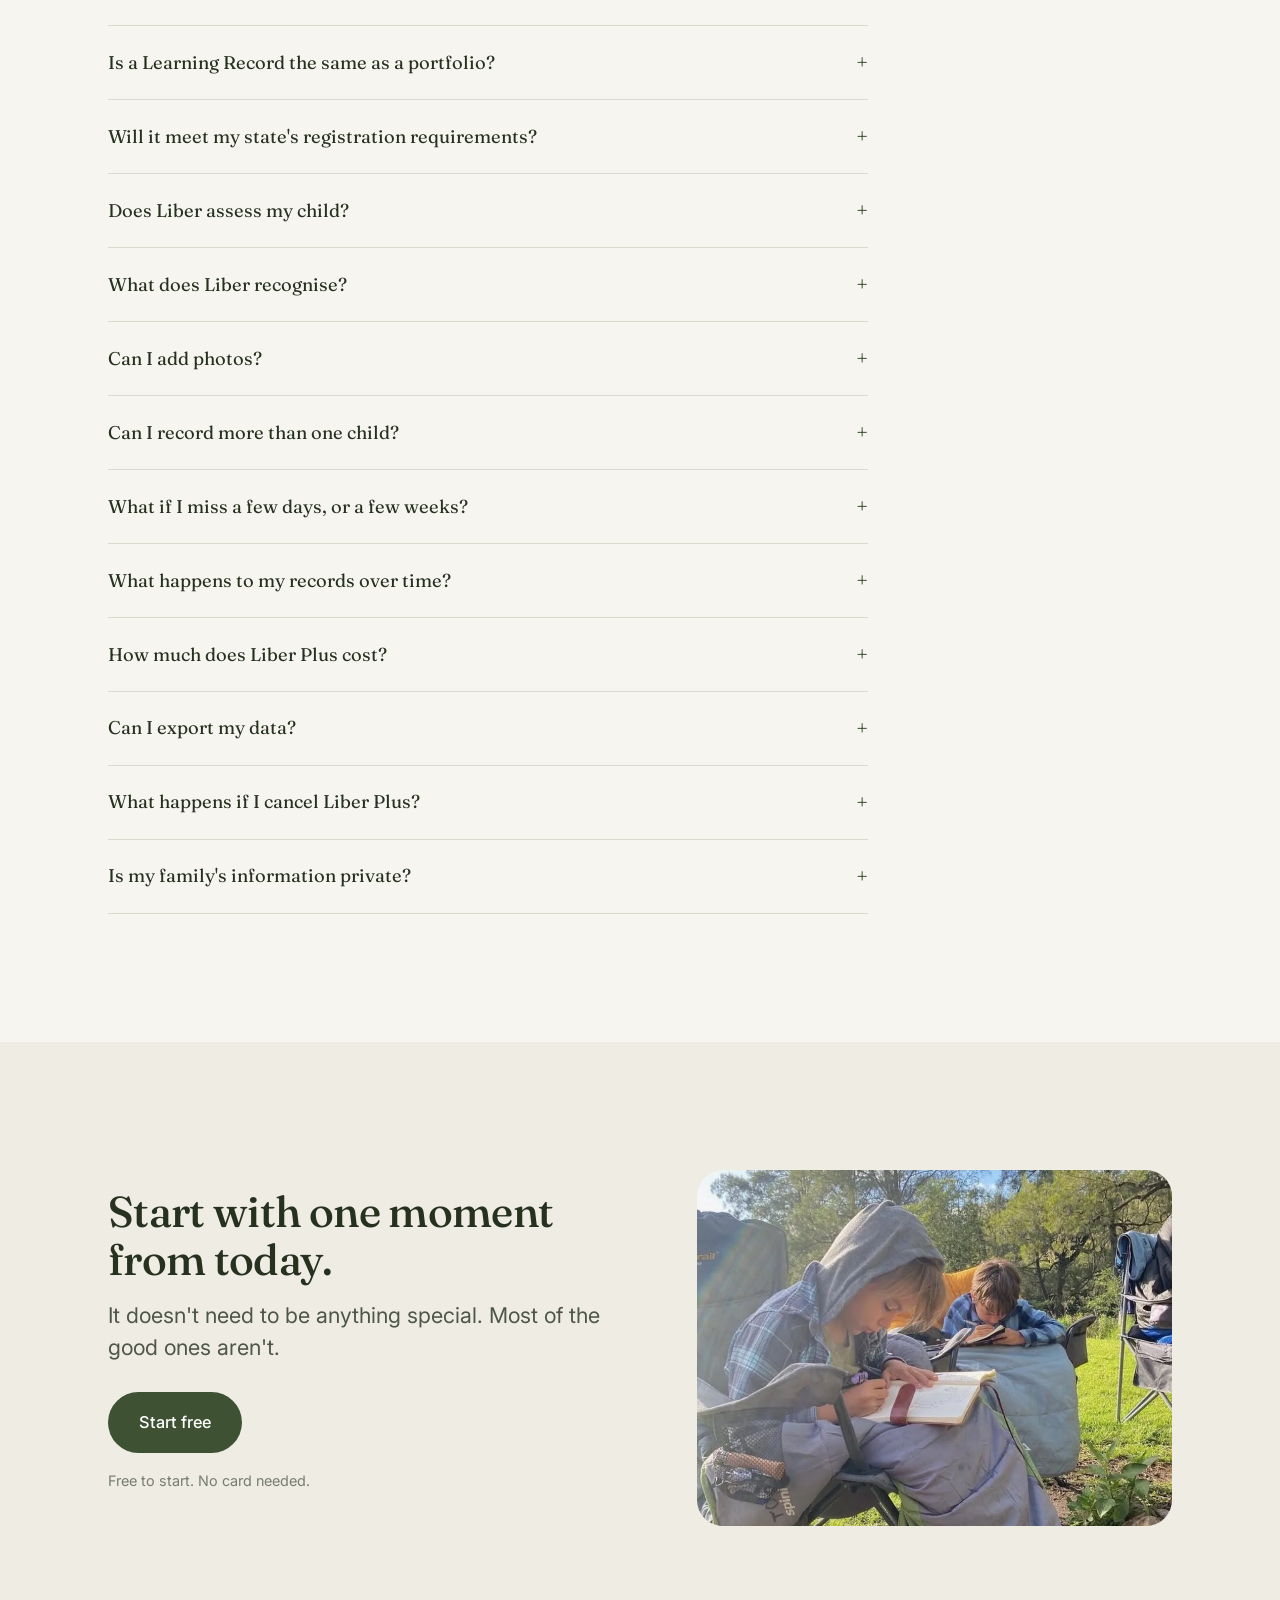
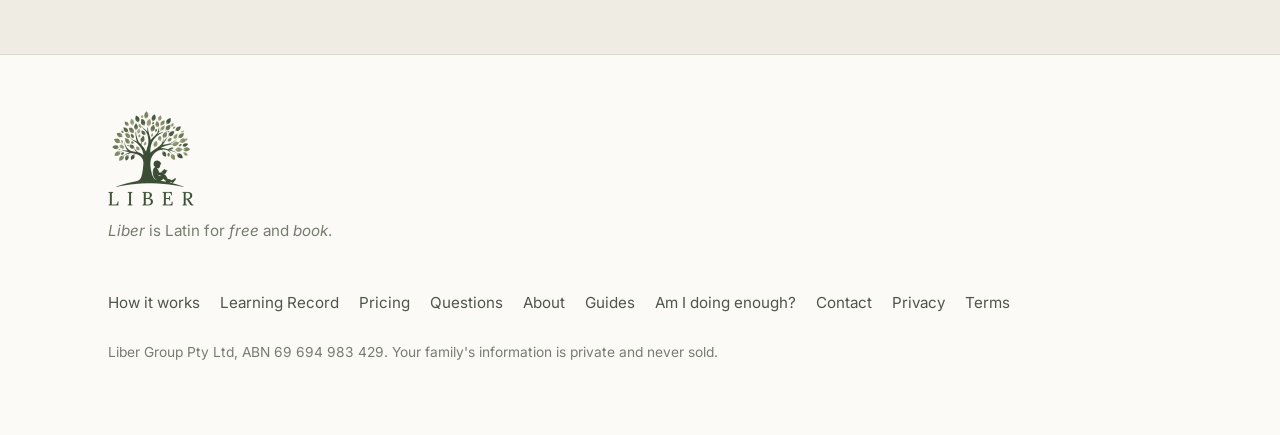
==== commit 578304dd: "Website refresh: real product screenshots; remove video section - Four screenshots from the live app" ====
--- a/index.html
+++ b/index.html
@@ -308,10 +308,10 @@
       <p class="fine">Free to start. No card needed. Made in Australia by a homeschooling family.</p>
     </div>
     <div>
-      <!-- PLACEHOLDER S1: replace with a real screenshot from the live app (demo account). Never mock this up. -->
-      <div class="shot shot-phone" data-placeholder="S1 hero screenshot" role="img" aria-label="Screenshot to come: a saved moment in the Liber journal">
-        <span><strong>Screenshot to come</strong>A saved moment in the Journal, with a photo.</span>
-      </div>
+      <figure class="app-shot app-phone">
+        <img src="/images/app-capture.webp" width="443" height="1042" fetchpriority="high" alt="The Capture a Moment screen in Liber: the date, an optional photo, a box for what happened, and the children to choose from." />
+        <figcaption>Capturing a moment in Liber.</figcaption>
+      </figure>
     </div>
   </div>
 </section>
@@ -338,26 +338,26 @@
       <h2 class="h2" id="how-h">How Liber works</h2>
       <p class="lede">Three things, and the first one takes about a minute.</p>
     </div>
-    <ol class="steps">
-      <li class="step">
-        <!-- PLACEHOLDER S2 -->
-        <div class="shot shot-phone" data-placeholder="S2 capture screenshot" role="img" aria-label="Screenshot to come: writing a moment"><span><strong>Screenshot to come</strong>Writing a moment, with a photo and a child chosen.</span></div>
-        <h3><span class="step-n">1</span> Write it down</h3>
-        <p>A sentence or two about what happened. Add a photo if you have one, and choose which child it's about. If it happened yesterday, change the date.</p>
-      </li>
-      <li class="step">
-        <!-- PLACEHOLDER S3 -->
-        <div class="shot shot-phone" data-placeholder="S3 journal screenshot" role="img" aria-label="Screenshot to come: the journal"><span><strong>Screenshot to come</strong>The Journal, with a few weeks of moments.</span></div>
-        <h3><span class="step-n">2</span> It's kept</h3>
-        <p>Every moment is saved with its date, your words and your photos. Nothing is summarised or rewritten.</p>
-      </li>
-      <li class="step">
-        <!-- PLACEHOLDER S4 -->
-        <div class="shot shot-phone" data-placeholder="S4 record screenshot" role="img" aria-label="Screenshot to come: a child's record"><span><strong>Screenshot to come</strong>A child's Record, with the things you keep writing about.</span></div>
-        <h3><span class="step-n">3</span> See it together</h3>
-        <p>Open a child's Record and their moments are there, together, alongside the things you keep writing about. It gets more useful every month.</p>
-      </li>
-    </ol>
+    <div class="split split-top how-split">
+      <ol class="steps steps-text">
+        <li class="step">
+          <h3><span class="step-n">1</span> Write it down</h3>
+          <p>A sentence or two about what happened. Add a photo if you have one, and choose which child it's about. If it happened yesterday, change the date.</p>
+        </li>
+        <li class="step">
+          <h3><span class="step-n">2</span> It's kept</h3>
+          <p>Every moment is saved with its date, your words and your photos. Nothing is summarised or rewritten.</p>
+        </li>
+        <li class="step">
+          <h3><span class="step-n">3</span> See it together</h3>
+          <p>Open a child's Record and their moments are there, together, alongside the things you keep writing about. It gets more useful every month.</p>
+        </li>
+      </ol>
+      <figure class="app-shot app-phone">
+        <img src="/images/app-records.webp" width="439" height="1039" loading="lazy" alt="A child's Record in Liber: recent moments, and the things you keep writing about, such as Beach, Headland Walks and Science, each with when it first and most recently appeared." />
+        <figcaption>A child's Record: recent moments, and the things you keep writing about.</figcaption>
+      </figure>
+    </div>
     <!-- CONFIRM: Zephyr has agreed to be quoted, and the wording matches her message. Remove this block if not. -->
     <blockquote class="quote" data-confirm-note="Zephyr testimonial consent">
       <p>I take a photo and save it in Liber and then chuck the paperwork. If I had to do this all by hand, I would have every intention, but in reality it would not happen.</p>
@@ -398,10 +398,16 @@
       <p>When it points something out, it shows you the moments it means, in your words, so you can check them against what you saw. If it's right, you can keep it. If it isn't, you say so and it's gone.</p>
       <p>Liber doesn't grade, score, assess or diagnose your child, and it won't tell you what your child is like. It points to your moments. You decide what they mean.</p>
     </div>
+    <div>
+      <figure class="app-shot app-card">
+        <img src="/images/app-noticed.webp" width="428" height="182" loading="lazy" alt="A card in Liber headed What Liber has noticed across your moments, showing Watching and listening, 3 moments, for one child." />
+        <figcaption>What it looks like: the pattern, and how many of your moments it rests on.</figcaption>
+      </figure>
     <div class="status">
       <p><strong>We're introducing this gradually and carefully.</strong></p>
       <p>By design, nothing is pointed out until it has appeared in at least three of your moments, on at least three different days.</p>
       <p>We're checking it by hand before it reaches families, so for now most families won't see it yet.</p>
+    </div>
     </div>
   </div>
 </section>
@@ -412,9 +418,15 @@
     <div class="head">
       <h2 class="h2" id="lr-h">What is a Learning Record?</h2>
     </div>
+    <div class="split split-top lr-split">
     <div class="body-copy">
       <p class="lede" style="max-width:38rem">A Learning Record is the record of a child's learning over time, built from the moments you kept, in your words.</p>
       <p>With Liber Plus, you can prepare a Learning Record from your moments and export it when you want to show someone. It helps whenever someone asks how homeschooling is going: a grandparent, an authorised person at a review, or you, on a day when it doesn't feel like much is happening.</p>
+    </div>
+      <figure class="app-shot app-phone">
+        <img src="/images/app-learning-record-example.webp" width="400" height="875" loading="lazy" alt="Part of an example Learning Record: a short passage headed What this record shows, and Connections such as The Tree Map, The Drawing Journal and Headland Finds, each with its months and learning areas." />
+        <figcaption>Part of an example Learning Record. Each connection shows the months it spans and the learning areas it relates to.</figcaption>
+      </figure>
     </div>
     <div class="layers">
       <div class="layer"><h3>Journal</h3><p>The everyday moments, as you write them.</p></div>
@@ -427,18 +439,6 @@
       <p>Many families use their Learning Record as their portfolio, or as the backbone of one, alongside work samples or anything else their state asks for. Requirements differ between states, so check your own.</p>
       <p><a href="/learning-record/" style="color:var(--sage-deep)">More about Learning Records</a></p>
     </div>
-  </div>
-</section>
-
-<!-- 7 See it -->
-<section id="see-it" aria-labelledby="see-h">
-  <div class="wrap">
-    <div class="head">
-      <h2 class="h2" id="see-h">See it in under a minute.</h2>
-      <p class="lede">Writing a moment, finding it again, and preparing a Learning Record.</p>
-    </div>
-    <!-- PLACEHOLDER V1: replace with the 45-second screen recording (captions on, no autoplay). -->
-    <div class="shot shot-video" data-placeholder="V1 product video" role="img" aria-label="Product video to come"><span><strong>Video to come</strong>A short screen recording of Liber in use.</span></div>
   </div>
 </section>
 
--- a/assets/site.css
+++ b/assets/site.css
@@ -184,3 +184,18 @@
 .aside p:last-child{margin-bottom:0;}
 .prose ul{padding-left:1.2rem;max-width:64ch;} .prose li{margin-bottom:8px;color:var(--ink-soft);}
 .hero .display{font-size:clamp(2.2rem,5.4vw,3.5rem);max-width:12em;line-height:1.06;}
+
+/* Real product screenshots */
+.app-shot{margin:0;}
+.app-shot img{display:block;width:100%;height:auto;border:1px solid var(--line);border-radius:22px;background:#fff;box-shadow:0 24px 48px -32px rgba(38,49,31,.35);}
+.app-shot figcaption{font-size:.9rem;color:var(--ink-faint);margin-top:12px;text-align:center;max-width:22rem;margin-left:auto;margin-right:auto;}
+.app-phone{max-width:17.5rem;margin-left:auto;margin-right:auto;}
+.app-card{max-width:26rem;margin-bottom:24px;}
+.app-card img{border-radius:16px;}
+.app-card figcaption{text-align:left;margin-left:0;}
+@media (max-width:560px){ .app-phone{max-width:15rem;} }
+.steps-text{grid-template-columns:1fr !important;gap:32px;}
+.steps-text .step h3{margin-top:0;}
+.steps-text .step p{max-width:34rem;}
+@media (min-width:880px){ .how-split{grid-template-columns:1.1fr .9fr;} .lr-split{grid-template-columns:1.2fr .8fr;} }
+@media (max-width:879px){ .how-split .app-phone, .lr-split .app-phone{margin-top:8px;} }
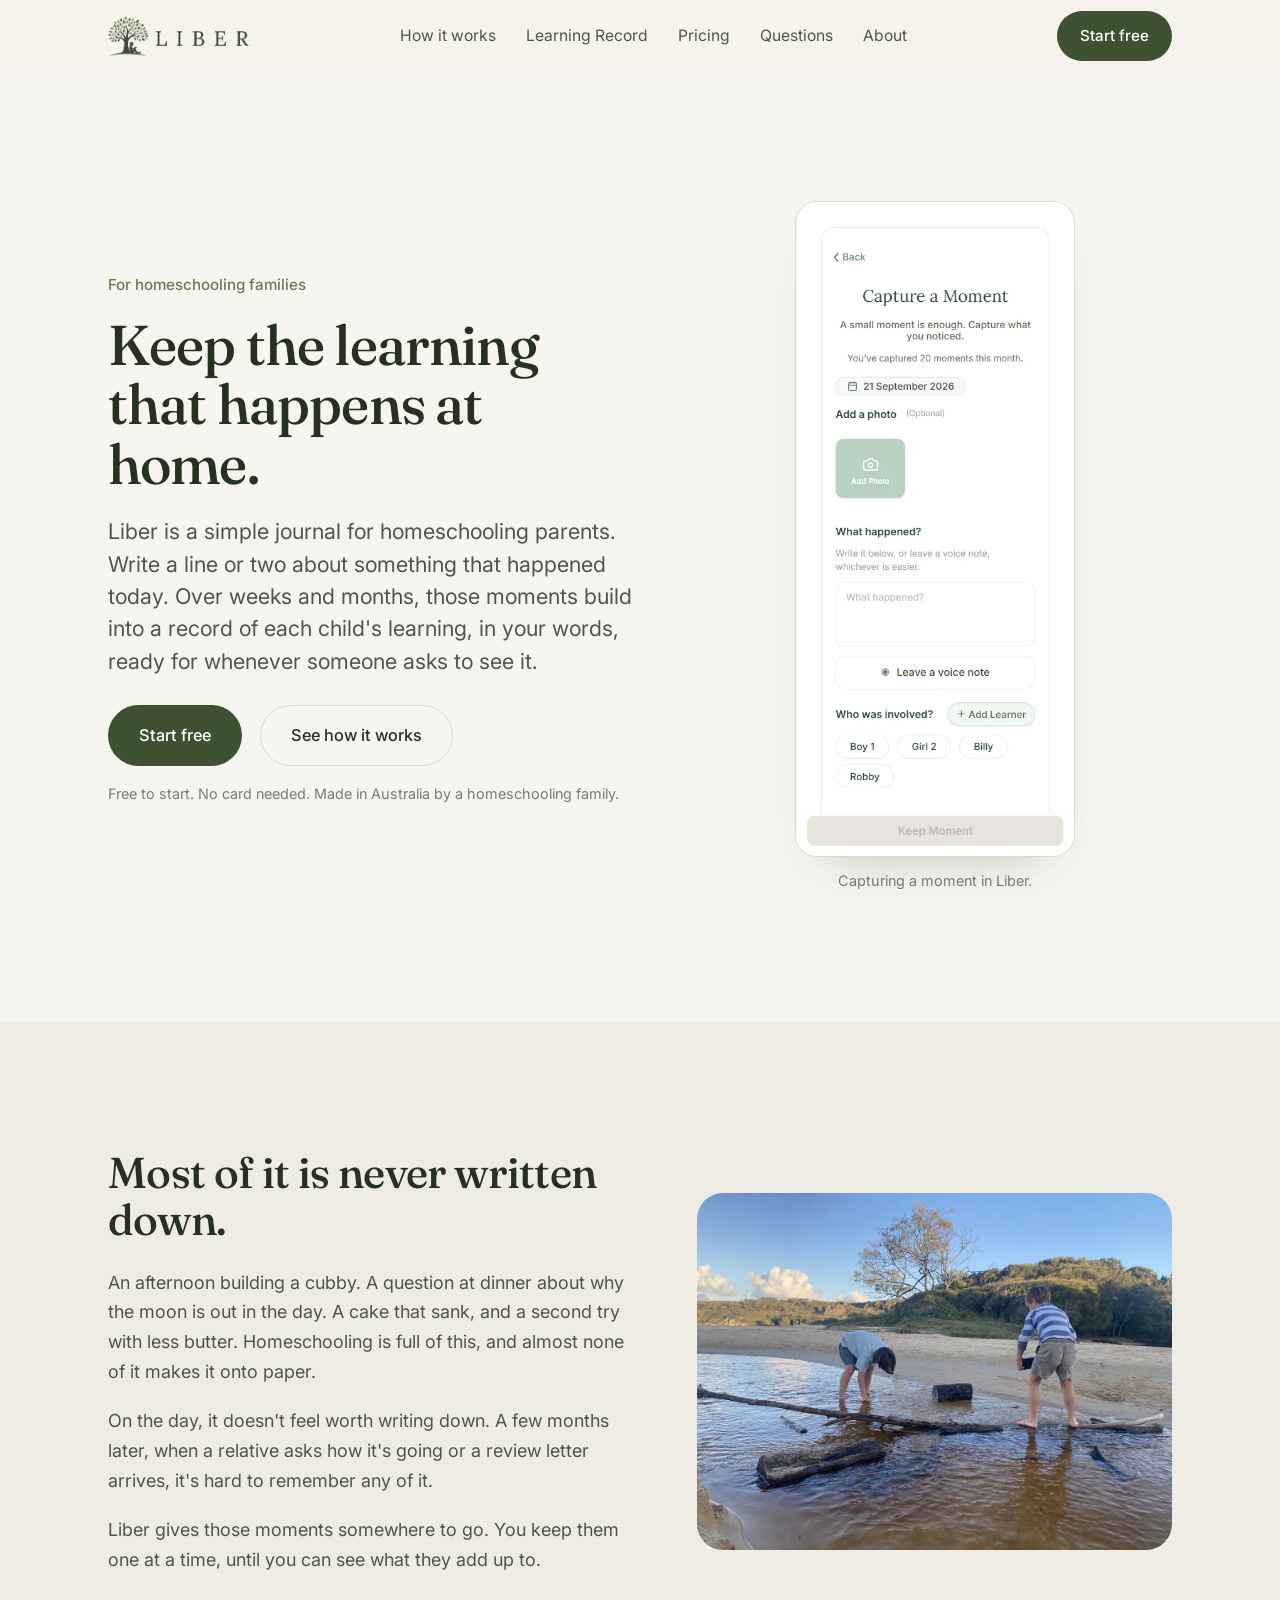
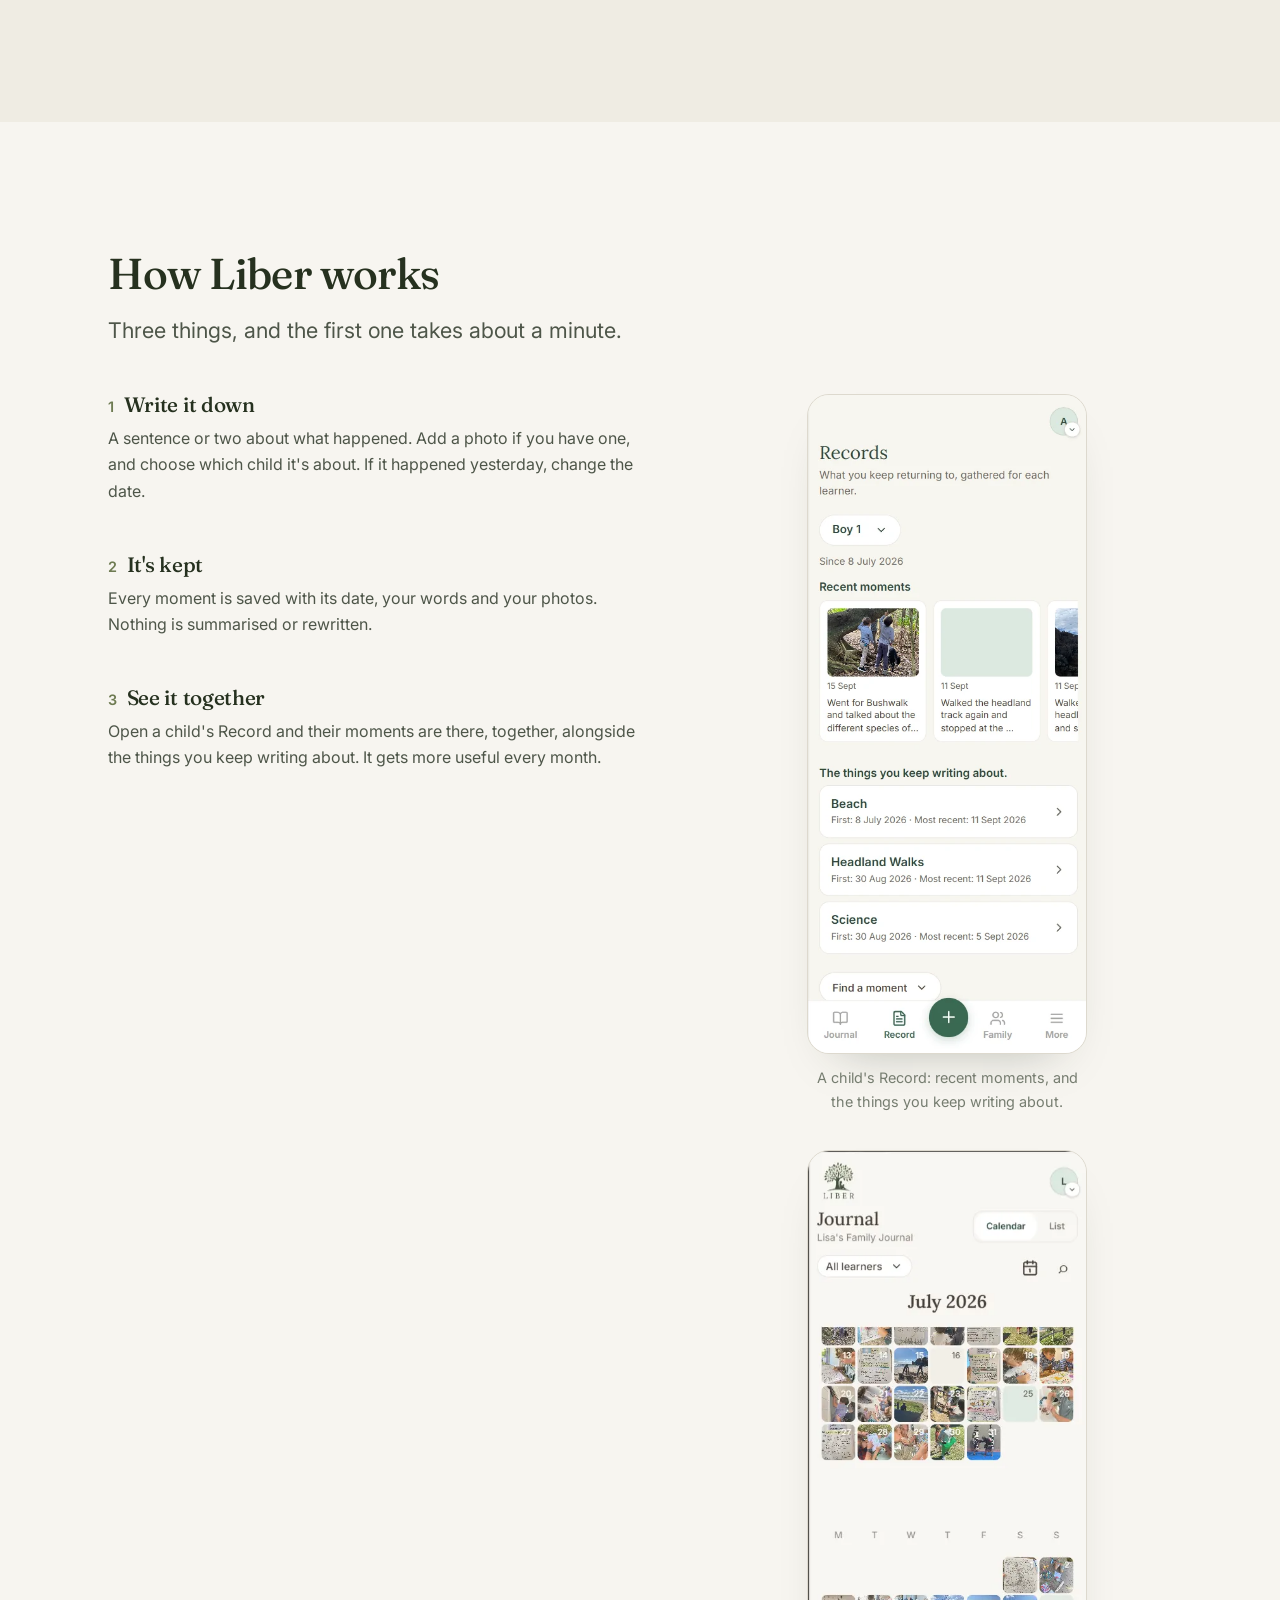
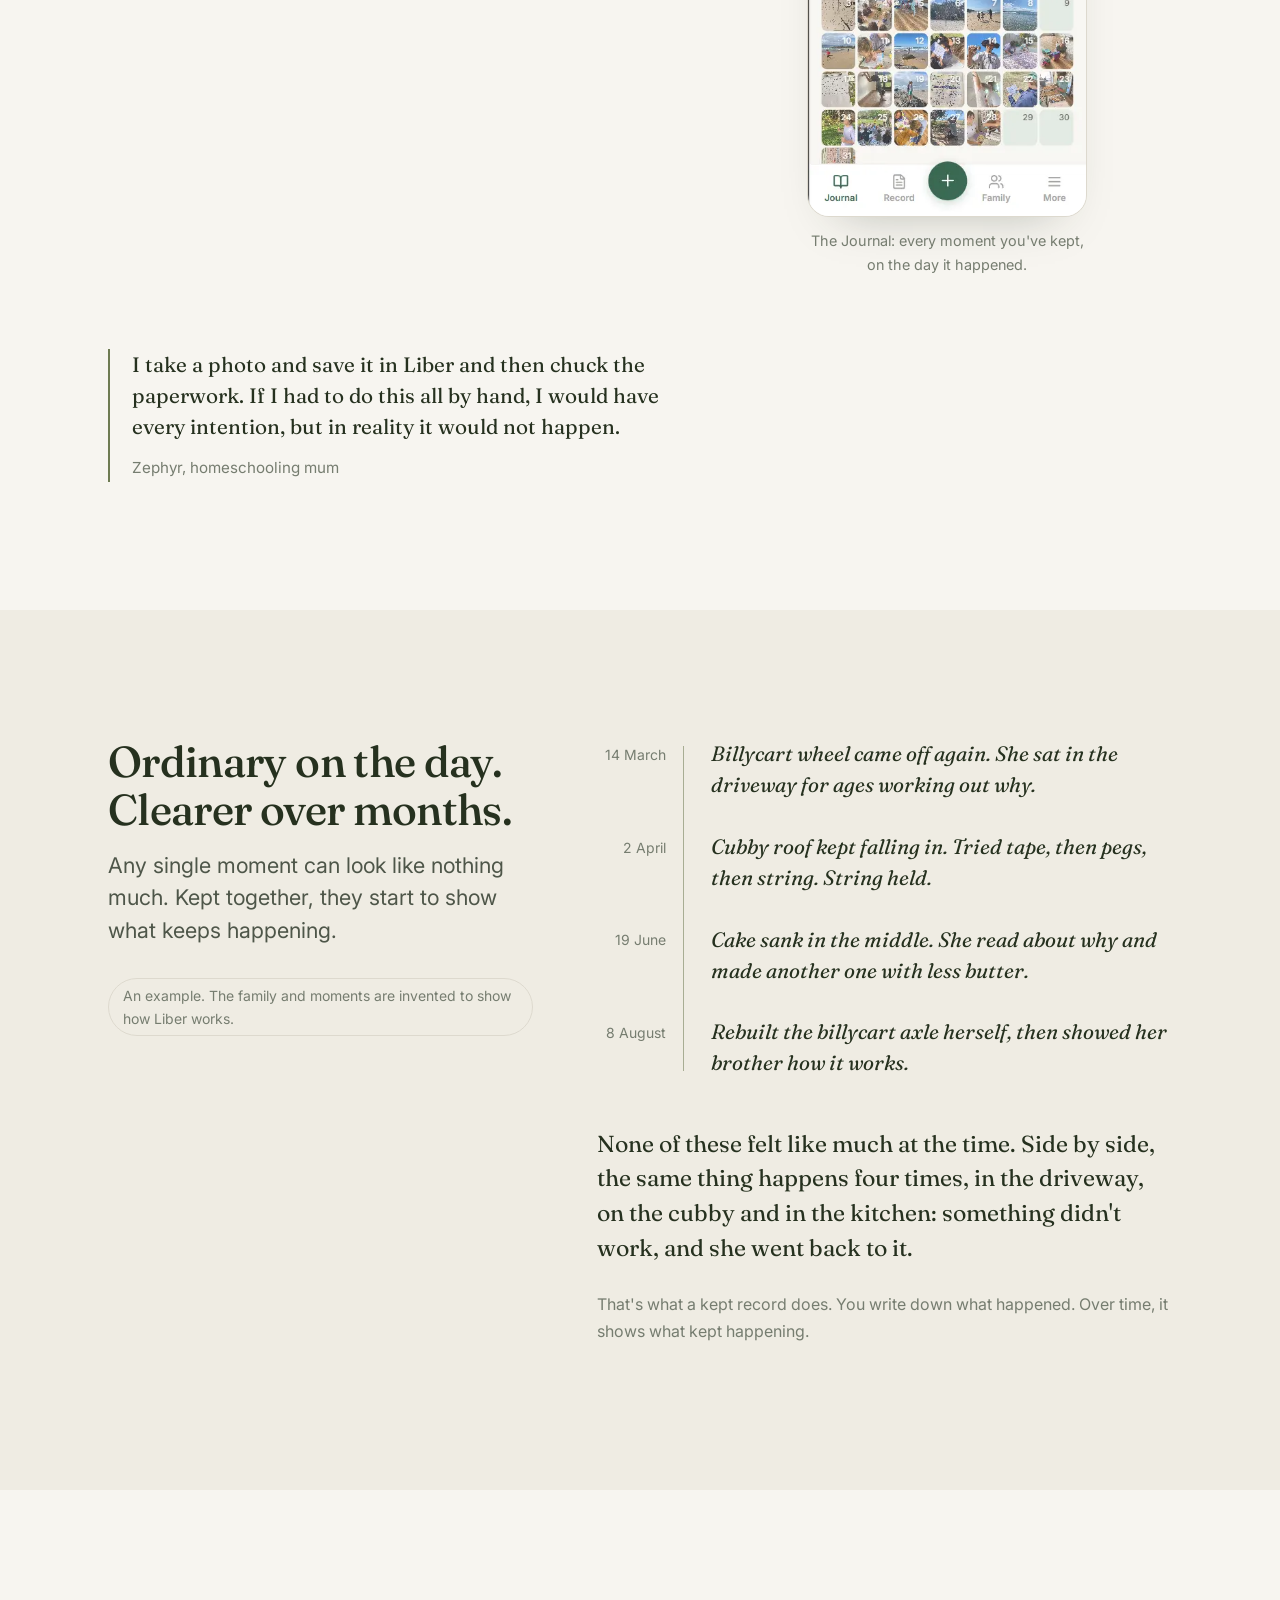
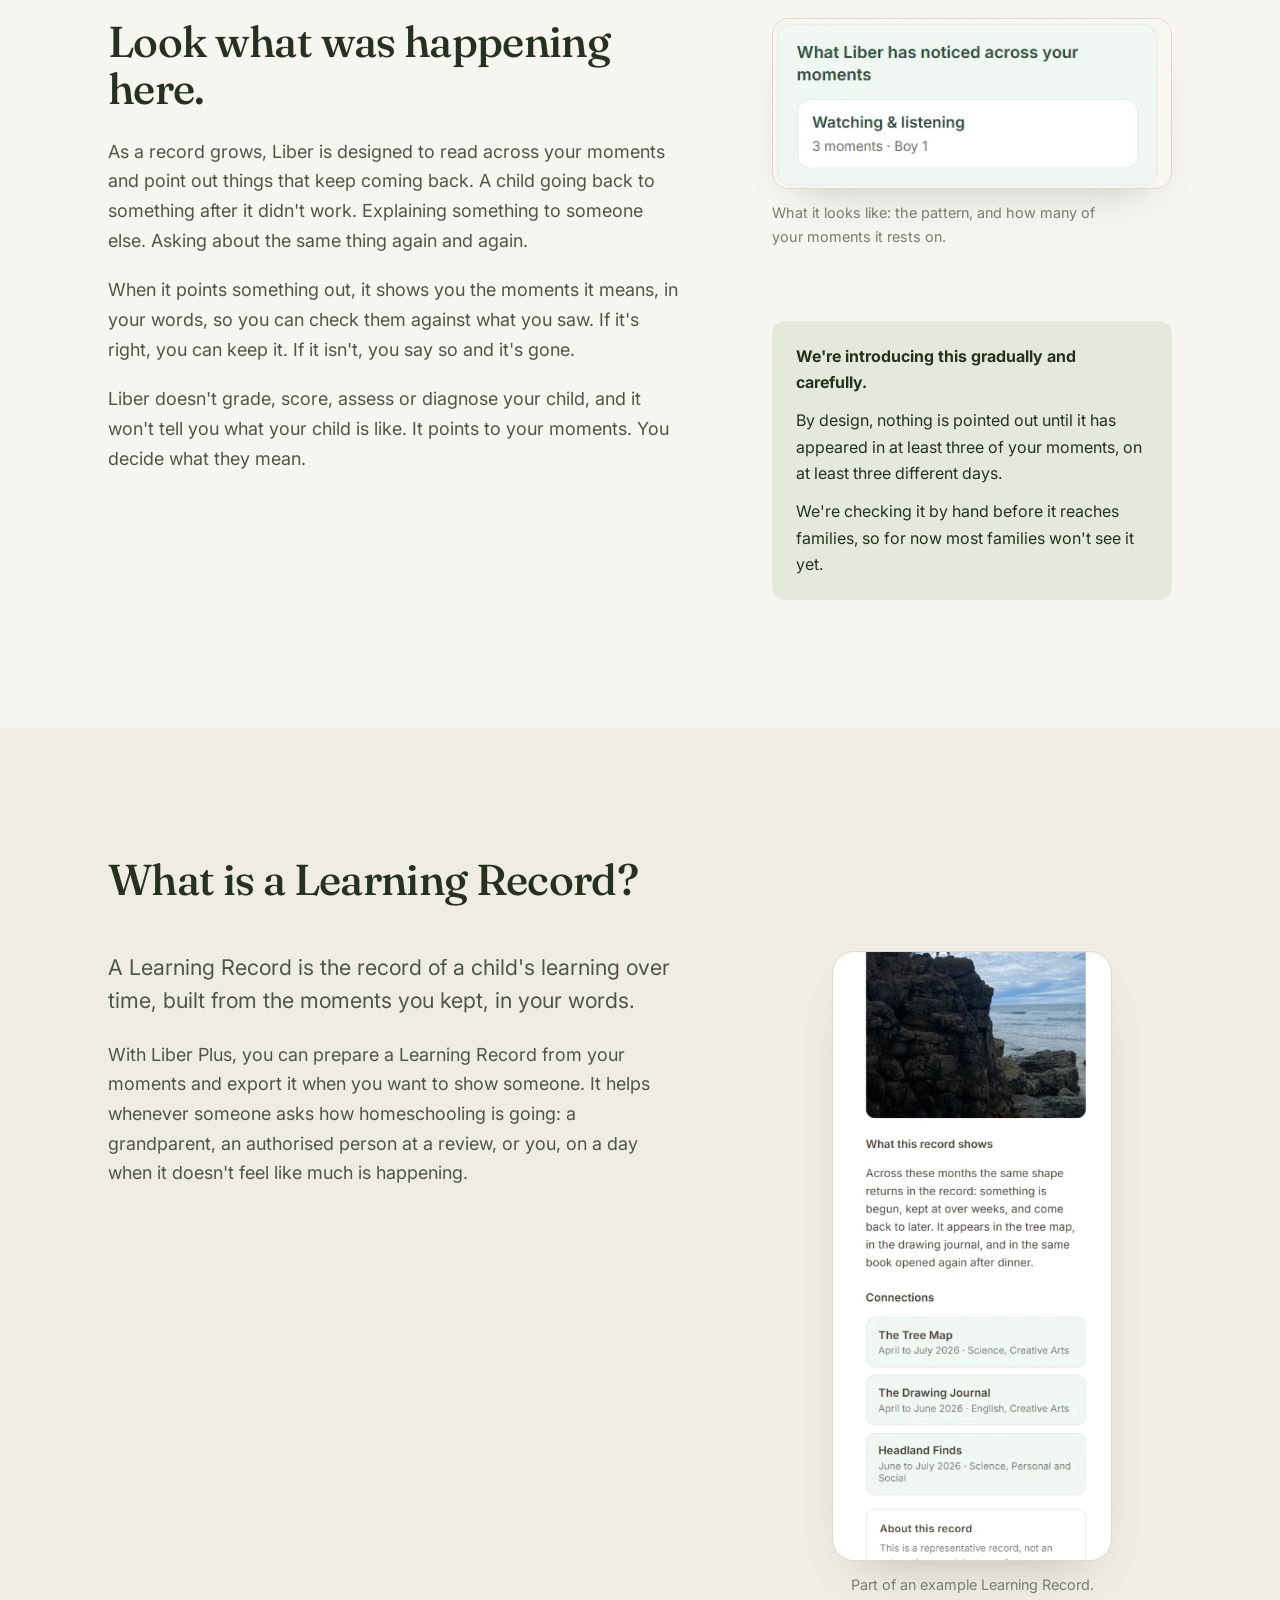
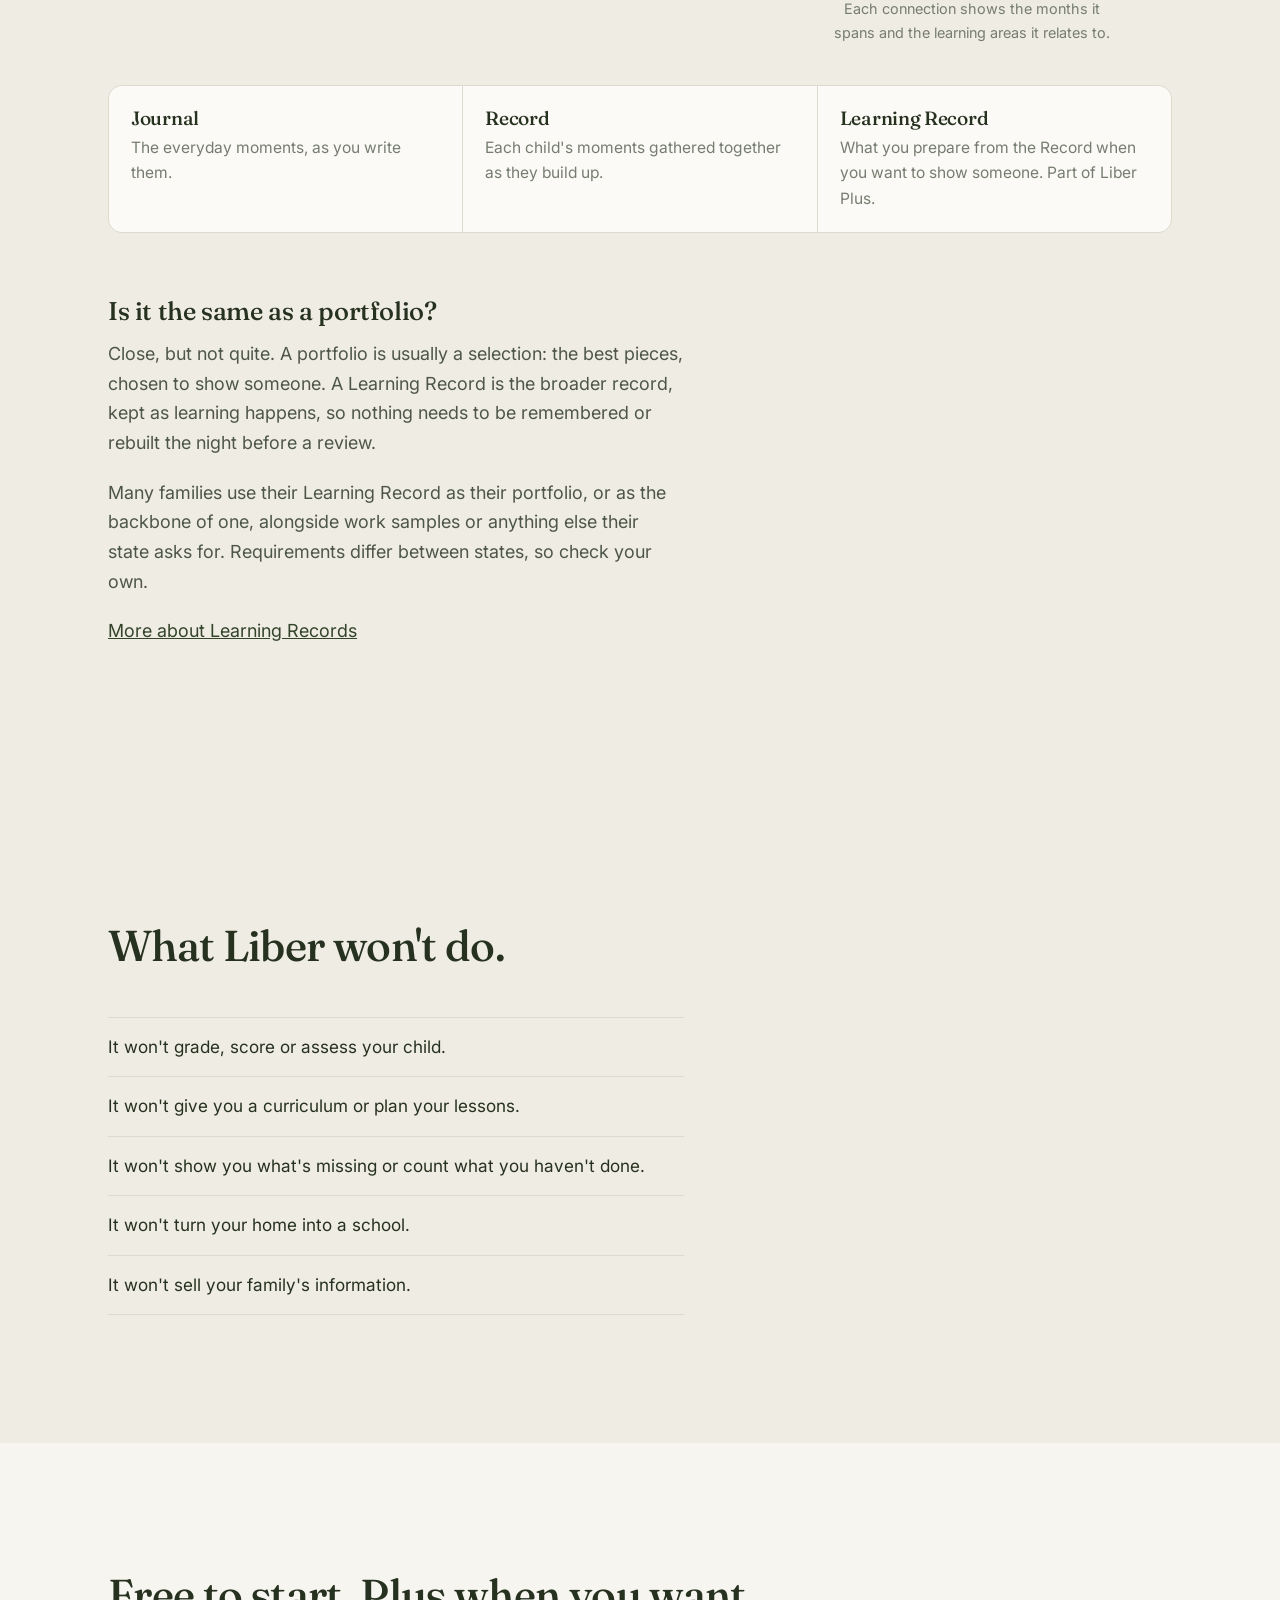
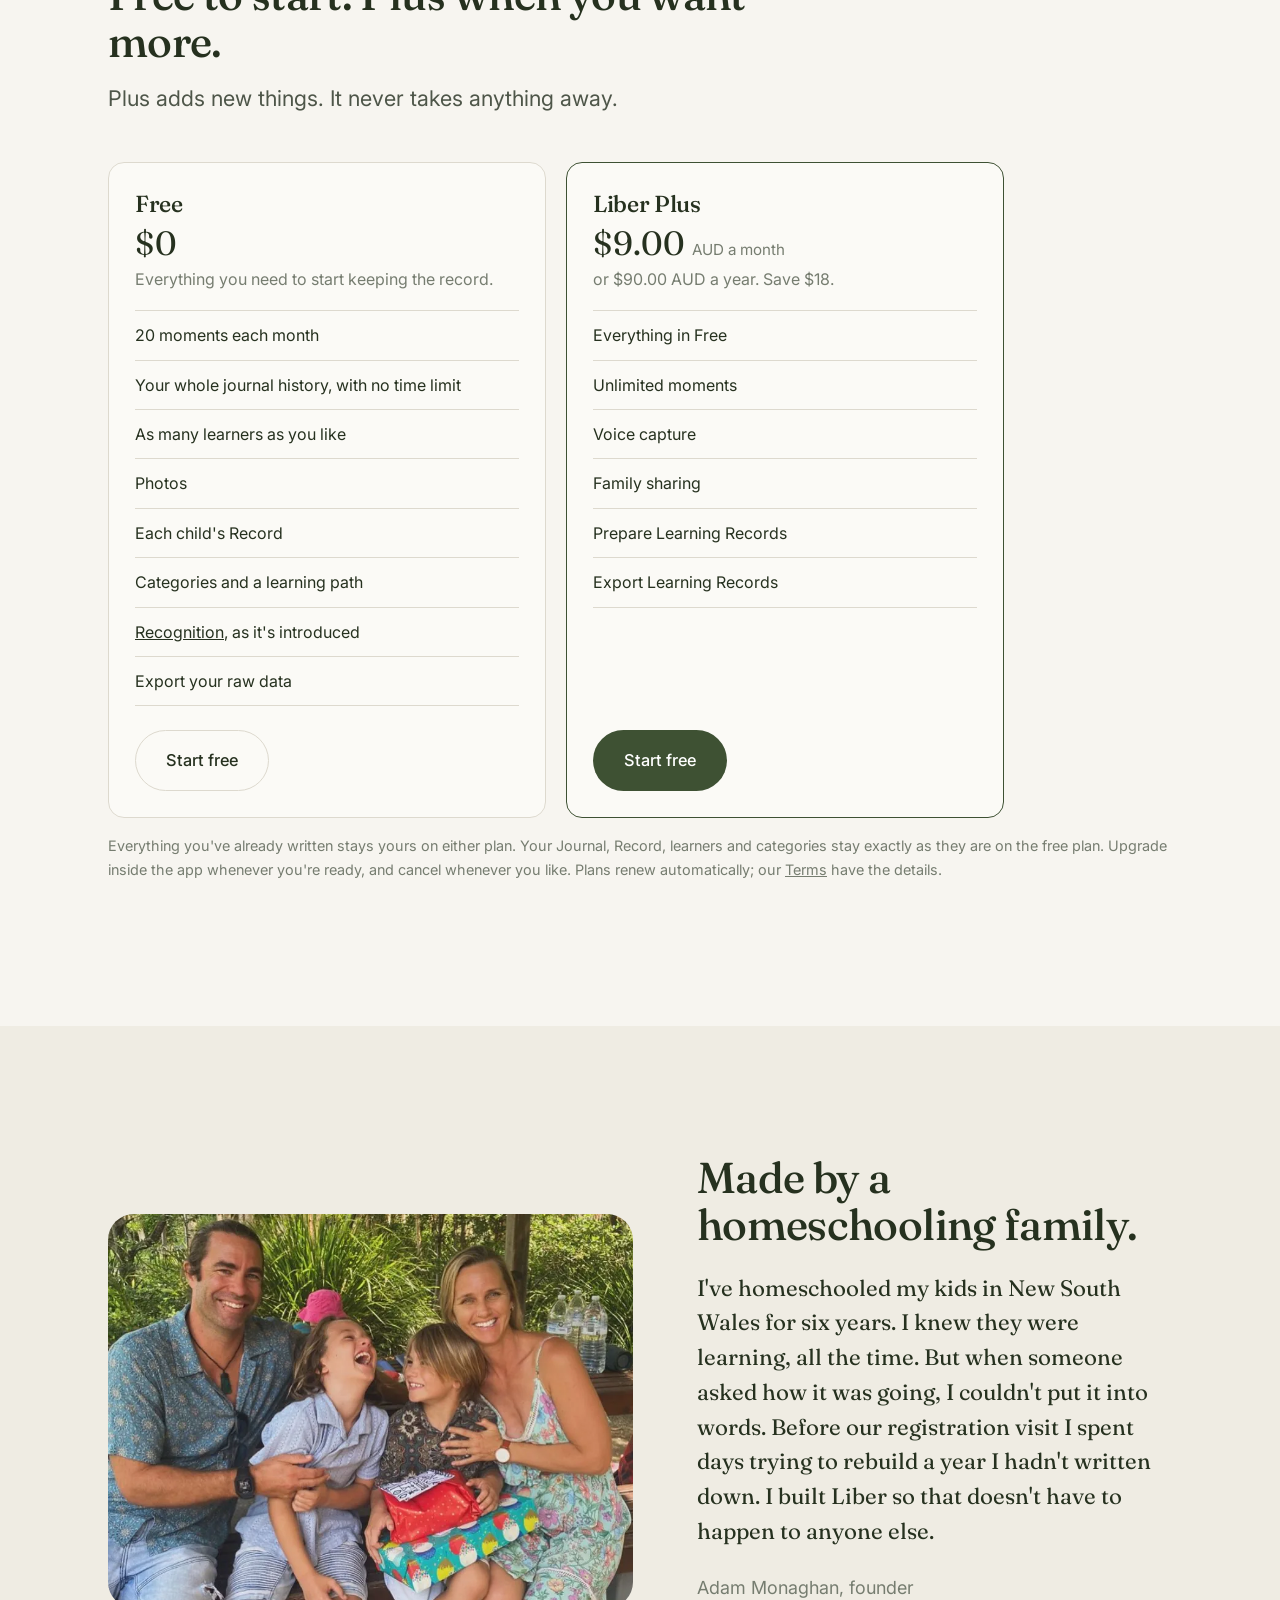
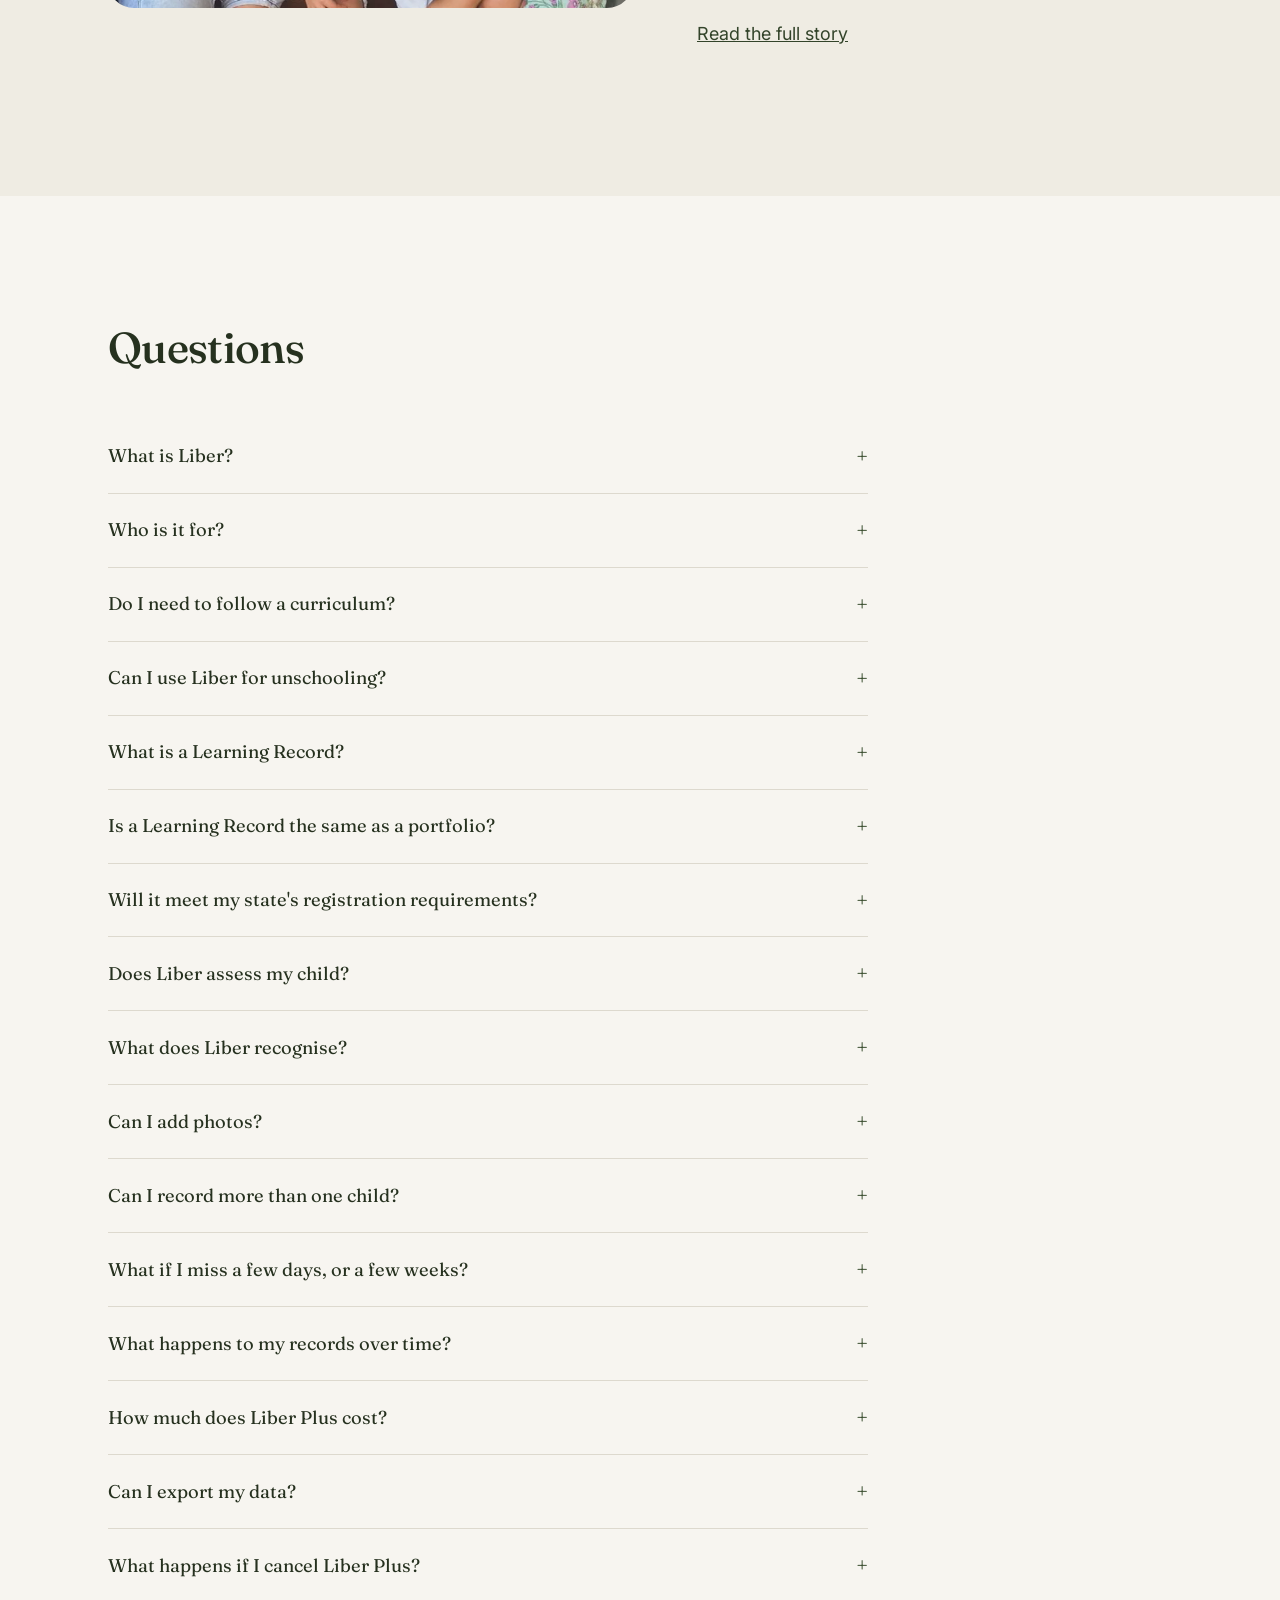
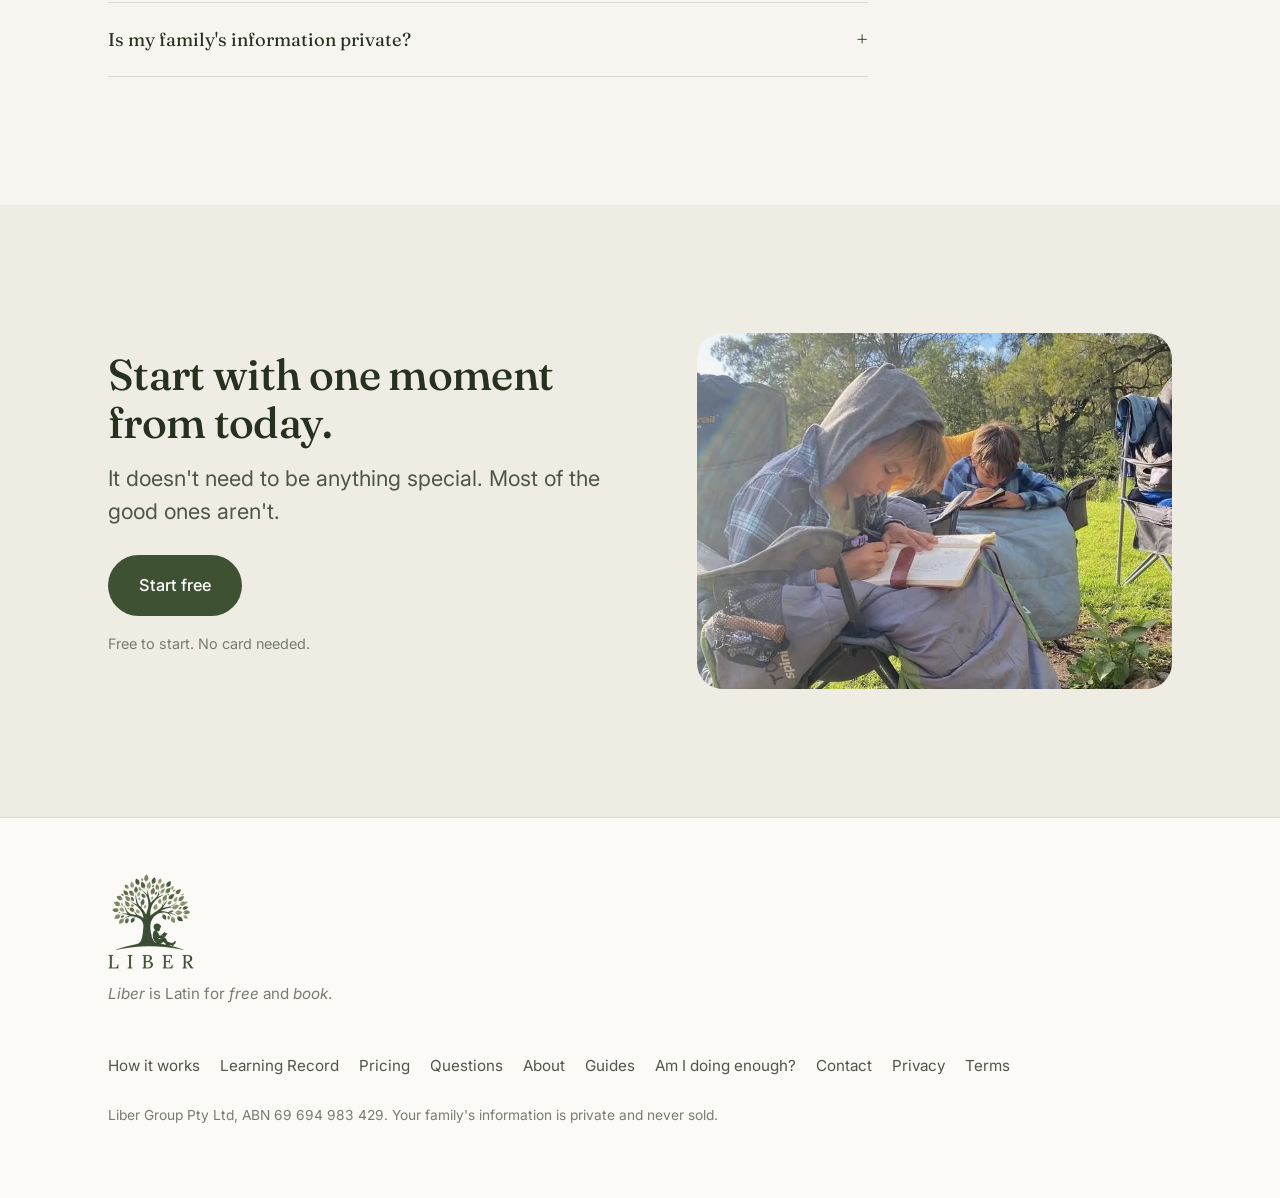
==== commit c0dcd5f0: "Homepage: add the Journal calendar screenshot to How Liber works The site had four product screensho" ====
--- a/index.html
+++ b/index.html
@@ -284,6 +284,7 @@
       <a href="/#pricing">Pricing</a>
       <a href="/#questions">Questions</a>
       <a href="/about/">About</a>
+      <a href="https://app.liber.net.au/signup/?utm_source=liber_site&amp;utm_medium=web&amp;utm_content=nav_menu" class="nav-menu-cta">Start free</a>
     </nav>
     <div class="nav-actions">
       <a href="https://app.liber.net.au/signup/?utm_source=liber_site&amp;utm_medium=web&amp;utm_content=nav" class="btn btn-primary nav-cta">Start free</a>
@@ -353,13 +354,18 @@
           <p>Open a child's Record and their moments are there, together, alongside the things you keep writing about. It gets more useful every month.</p>
         </li>
       </ol>
-      <figure class="app-shot app-phone">
-        <img src="/images/app-records.webp" width="439" height="1039" loading="lazy" alt="A child's Record in Liber: recent moments, and the things you keep writing about, such as Beach, Headland Walks and Science, each with when it first and most recently appeared." />
-        <figcaption>A child's Record: recent moments, and the things you keep writing about.</figcaption>
-      </figure>
-    </div>
-    <!-- CONFIRM: Zephyr has agreed to be quoted, and the wording matches her message. Remove this block if not. -->
-    <blockquote class="quote" data-confirm-note="Zephyr testimonial consent">
+      <div>
+        <figure class="app-shot app-phone">
+          <img src="/images/app-records.webp" width="439" height="1039" loading="lazy" alt="A child's Record in Liber: recent moments, and the things you keep writing about, such as Beach, Headland Walks and Science, each with when it first and most recently appeared." />
+          <figcaption>A child's Record: recent moments, and the things you keep writing about.</figcaption>
+        </figure>
+        <figure class="app-shot app-phone" style="margin-top:36px">
+          <img src="/images/app-journal.webp" width="406" height="972" loading="lazy" alt="The Journal in Liber shown as a calendar month, with a small photograph on each day a moment was kept." />
+          <figcaption>The Journal: every moment you've kept, on the day it happened.</figcaption>
+        </figure>
+      </div>
+    </div>
+    <blockquote class="quote">
       <p>I take a photo and save it in Liber and then chuck the paperwork. If I had to do this all by hand, I would have every intention, but in reality it would not happen.</p>
       <cite>Zephyr, homeschooling mum</cite>
     </blockquote>
--- a/assets/site.css
+++ b/assets/site.css
@@ -199,3 +199,17 @@
 .steps-text .step p{max-width:34rem;}
 @media (min-width:880px){ .how-split{grid-template-columns:1.1fr .9fr;} .lr-split{grid-template-columns:1.2fr .8fr;} }
 @media (max-width:879px){ .how-split .app-phone, .lr-split .app-phone{margin-top:8px;} }
+
+/* Example Learning Record strip (Learning Record page) */
+.example-strip{display:flex;gap:18px;overflow-x:auto;scroll-snap-type:x mandatory;padding:6px 6px 18px;margin:8px -6px 36px;overscroll-behavior-x:contain;}
+.example-strip:focus-visible{outline:2px solid var(--sage);outline-offset:4px;border-radius:12px;}
+.example-page{flex:0 0 min(15rem,70vw);scroll-snap-align:start;margin:0;}
+.example-page img{display:block;width:100%;height:auto;border:1px solid var(--line);border-radius:18px;background:#fff;box-shadow:0 20px 40px -30px rgba(38,49,31,.35);}
+.example-page figcaption{font-size:.875rem;line-height:1.45;color:var(--ink-faint);margin-top:10px;}
+
+/* Mobile menu sign-up link: only shown when the menu is the drop panel */
+.nav-links a.nav-menu-cta{display:none;}
+@media (max-width:900px){
+  .nav-links a.nav-menu-cta{display:block;width:auto;margin:8px 28px 12px;padding:13px 20px;text-align:center;background:var(--sage);color:#fff;border-radius:100px;font-weight:500;}
+  .nav-links a.nav-menu-cta:hover{background:var(--sage-deep);color:#fff;}
+}
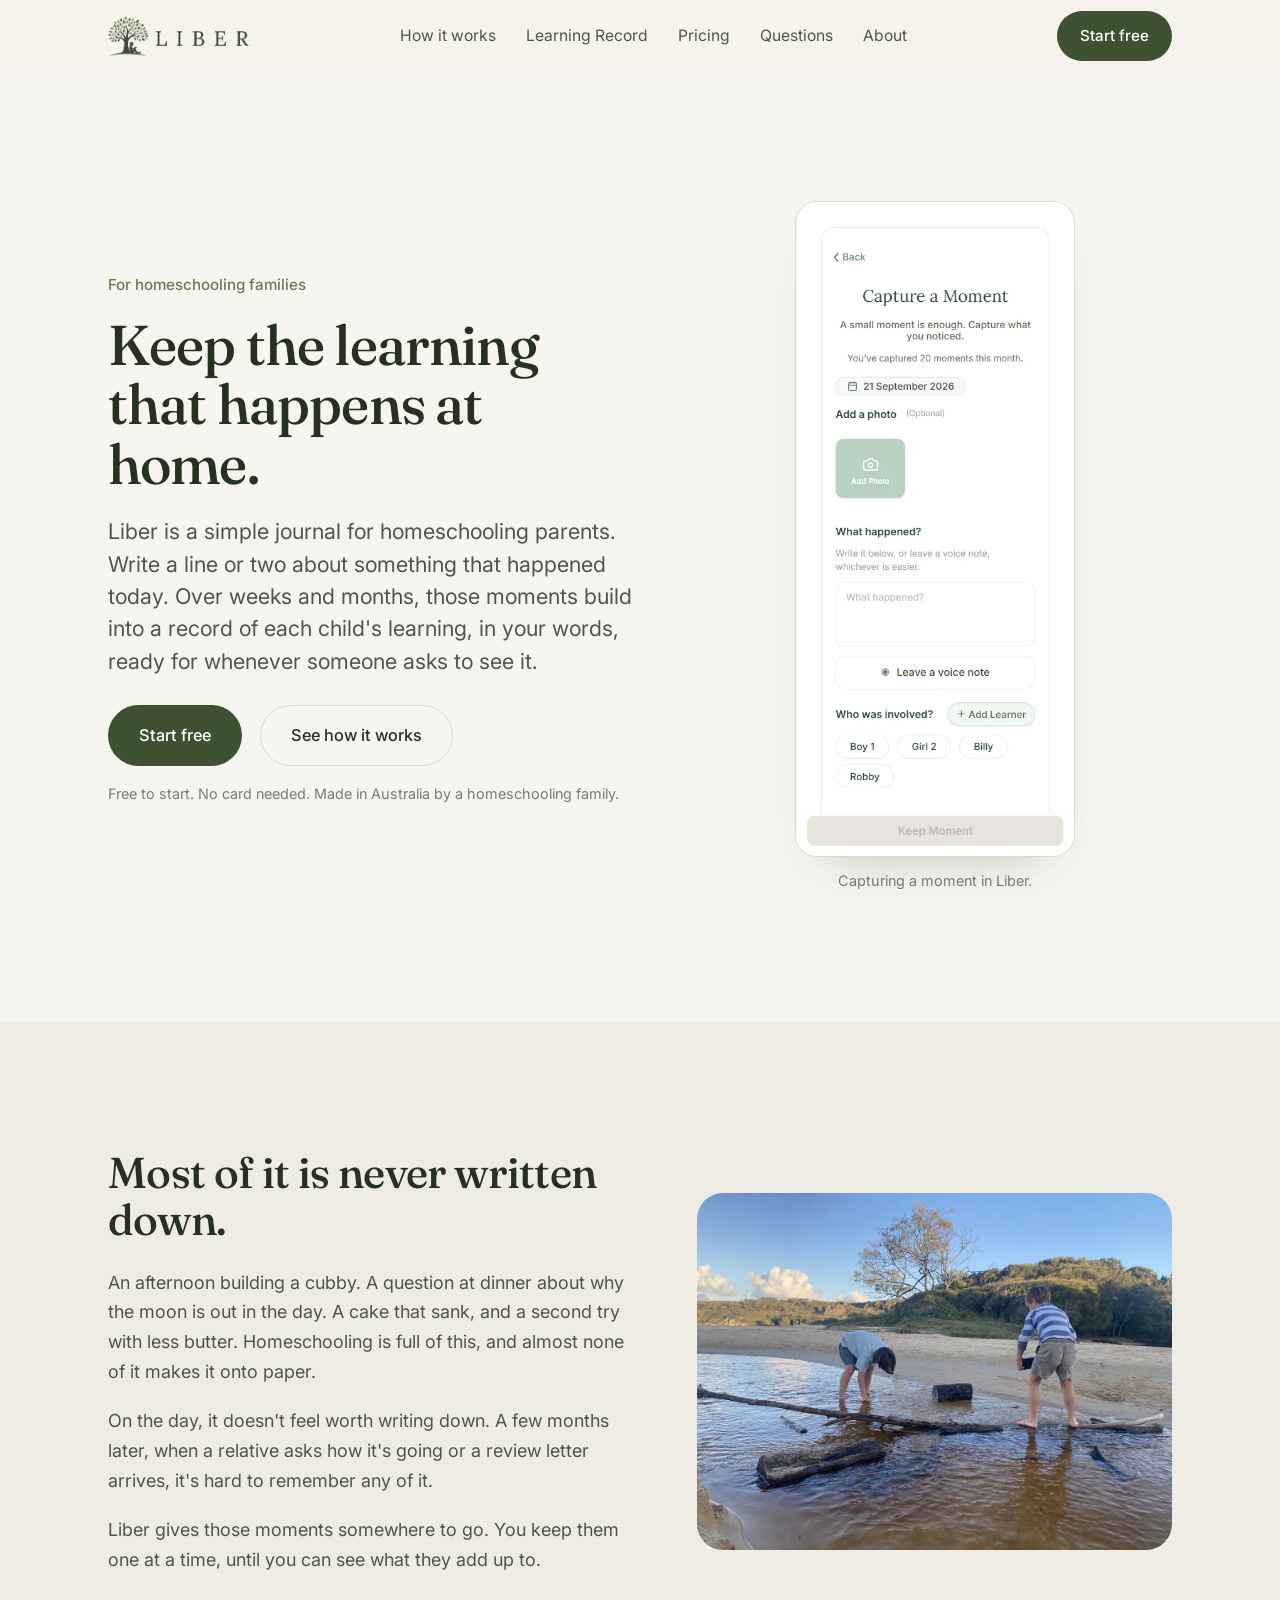
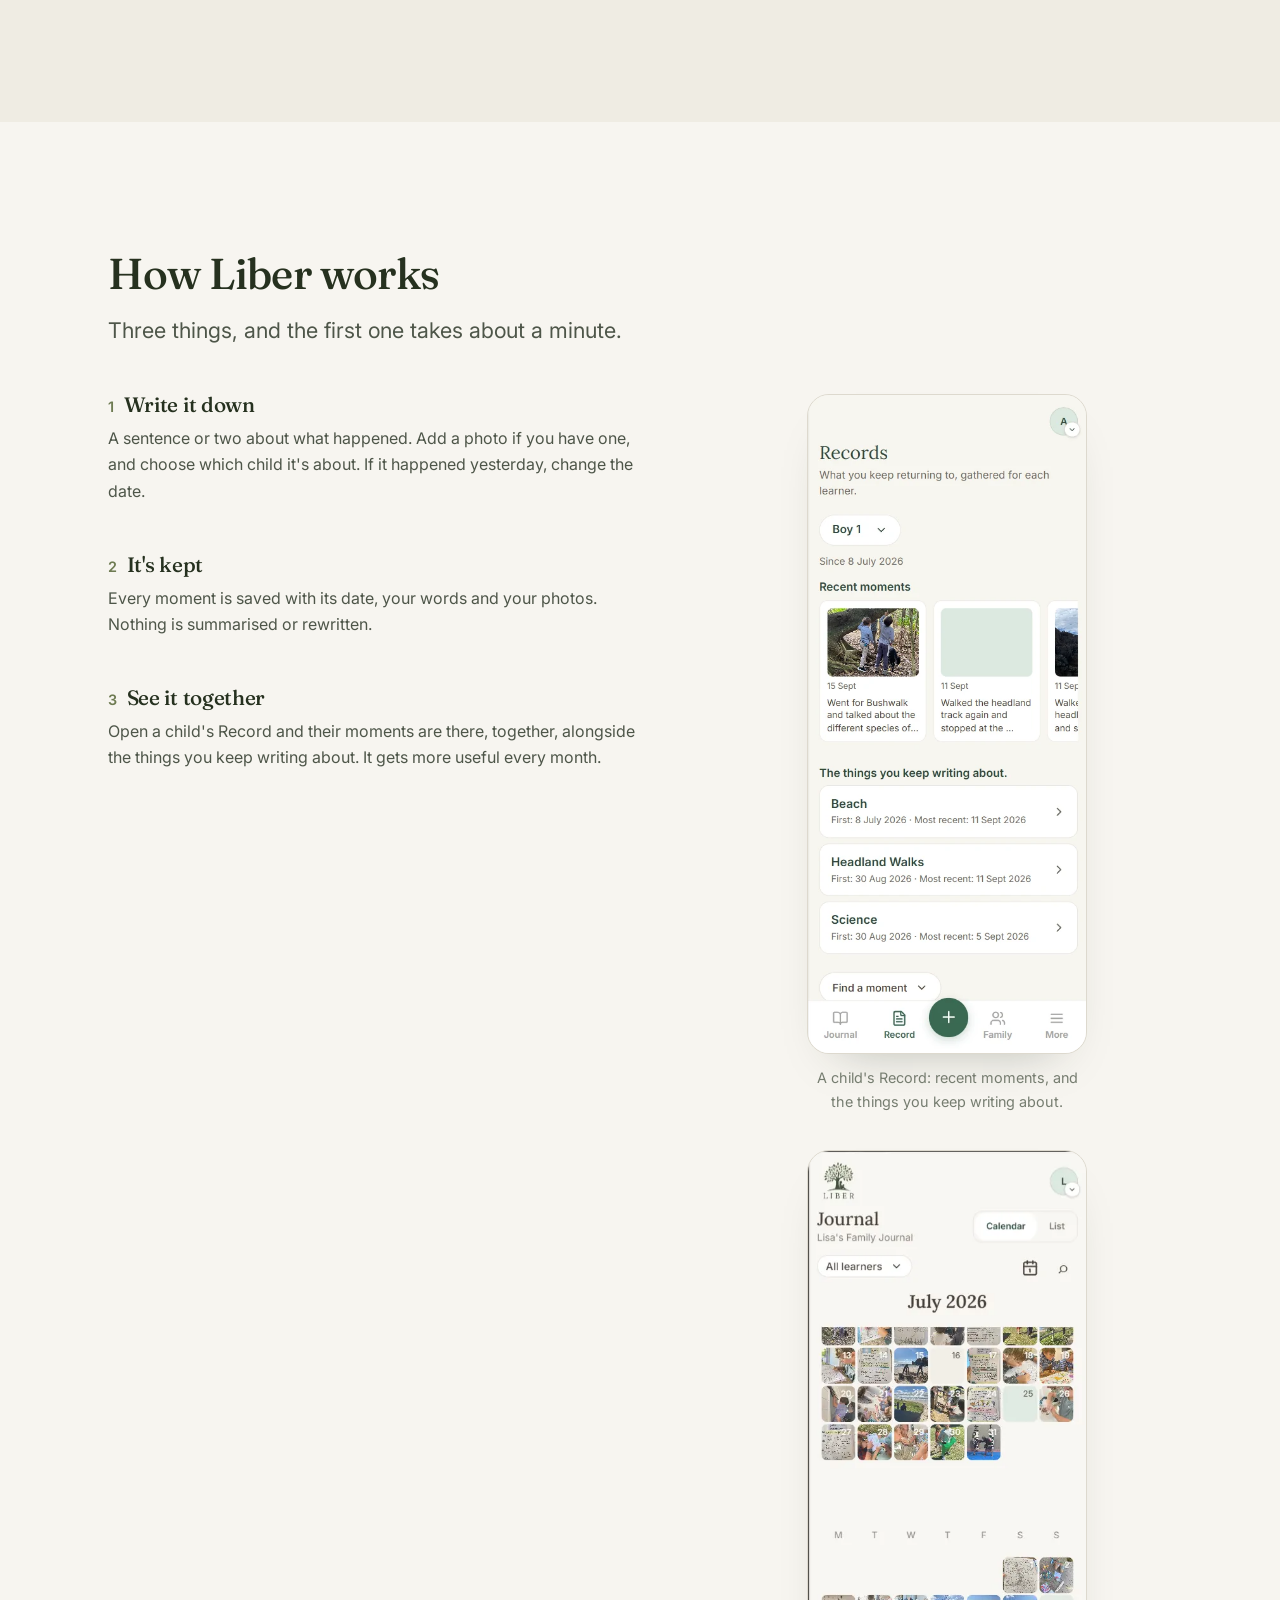
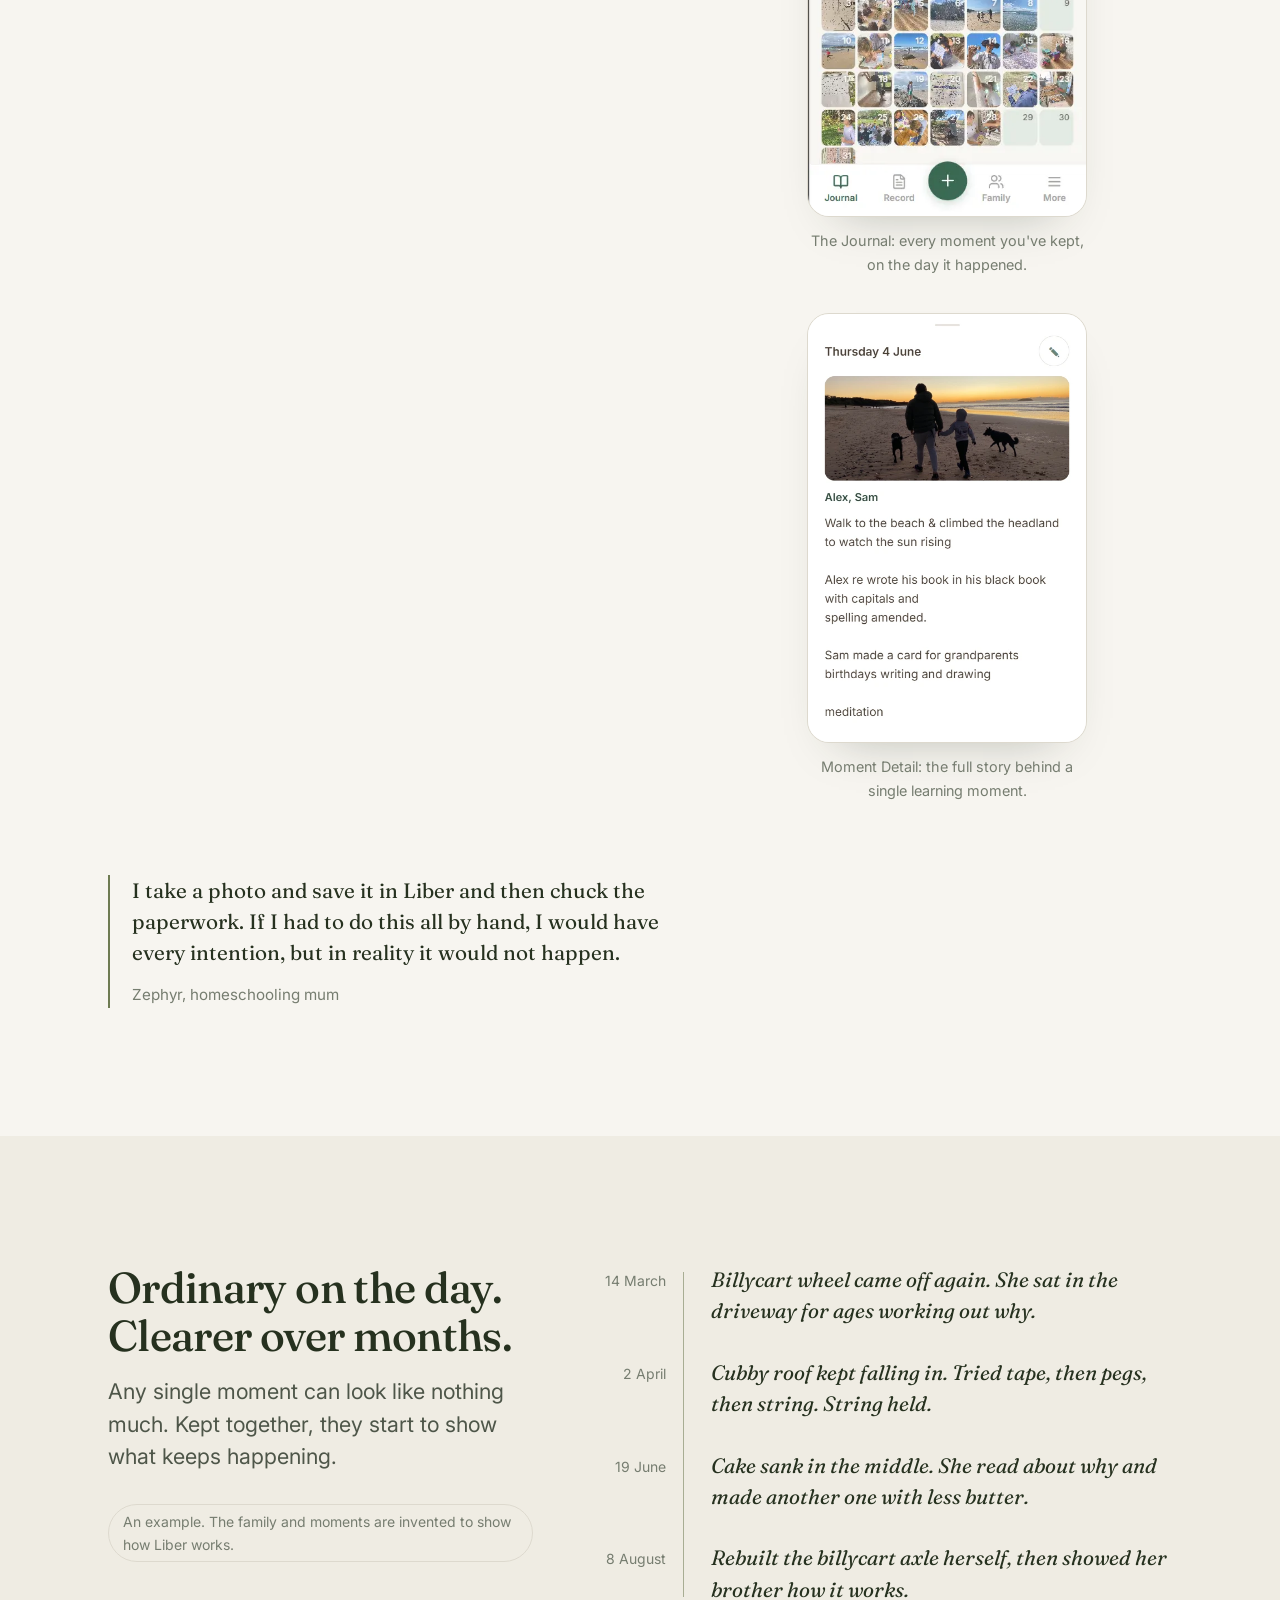
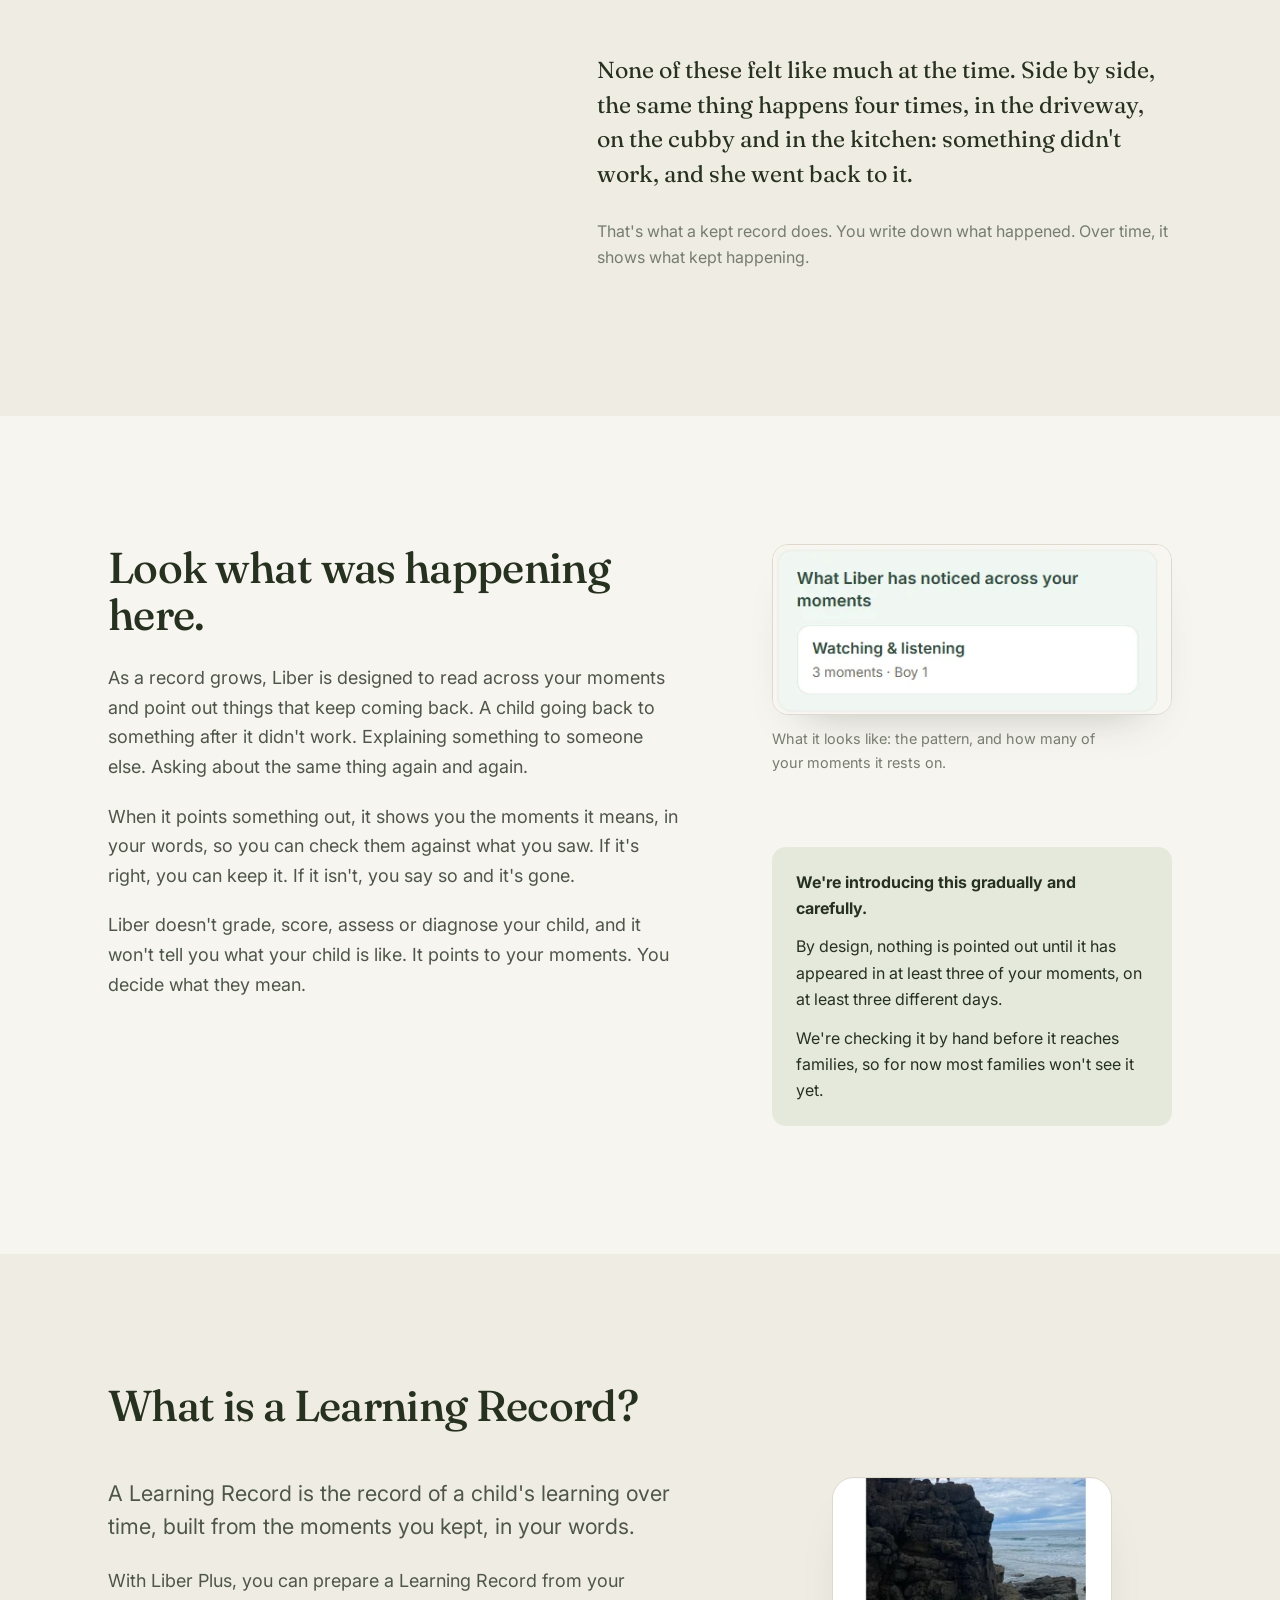
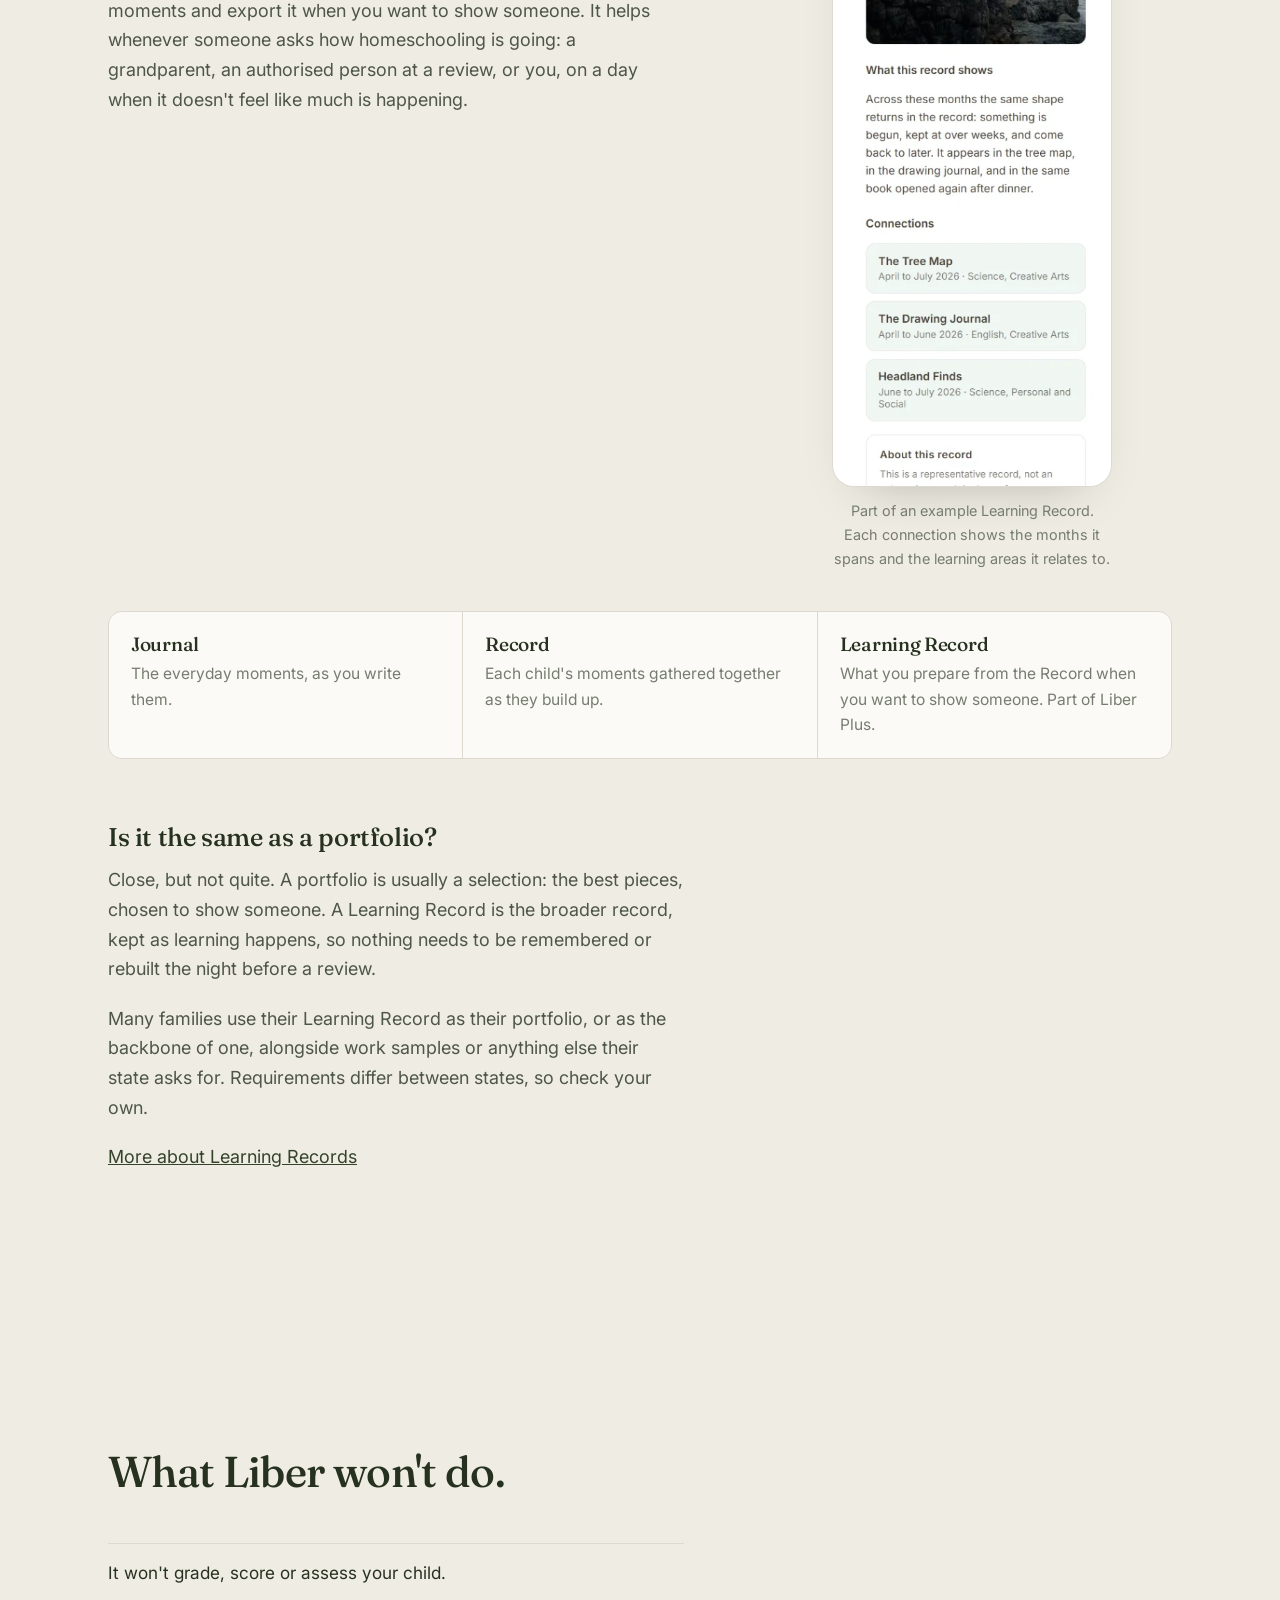
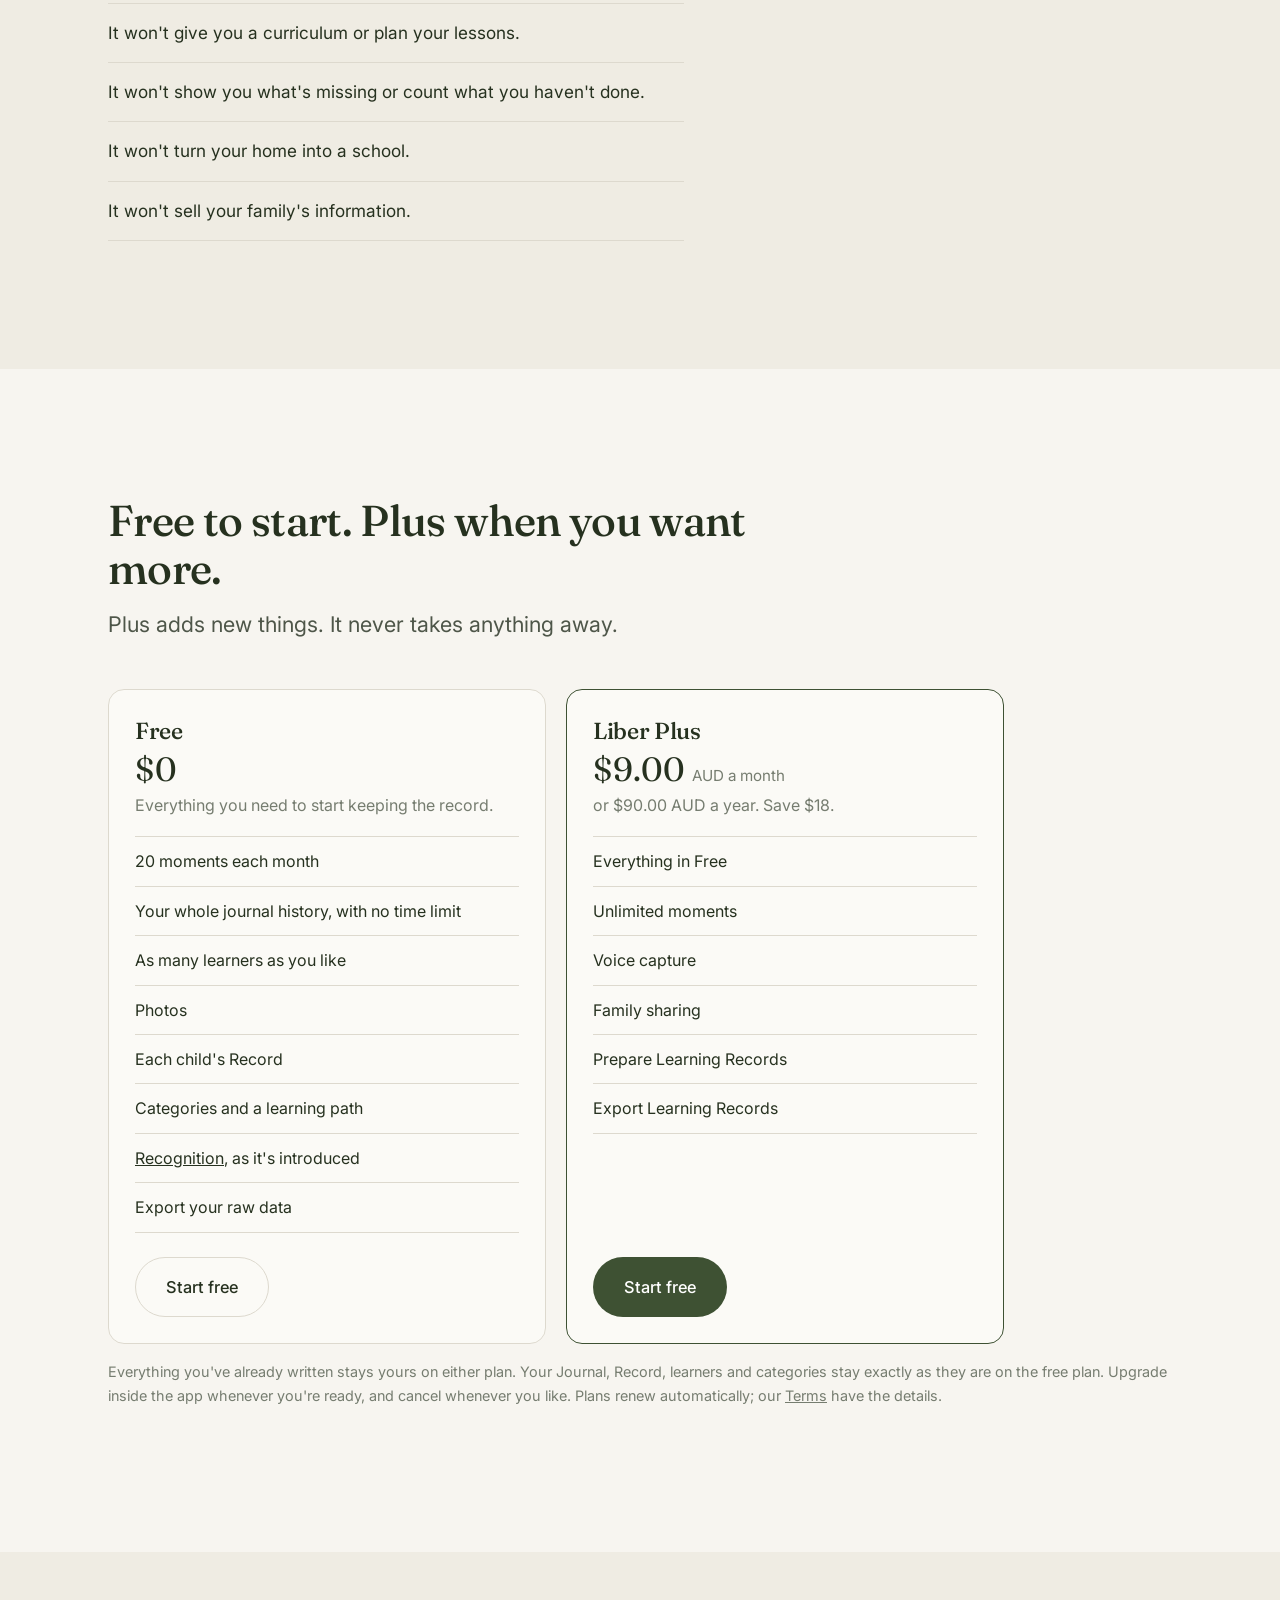
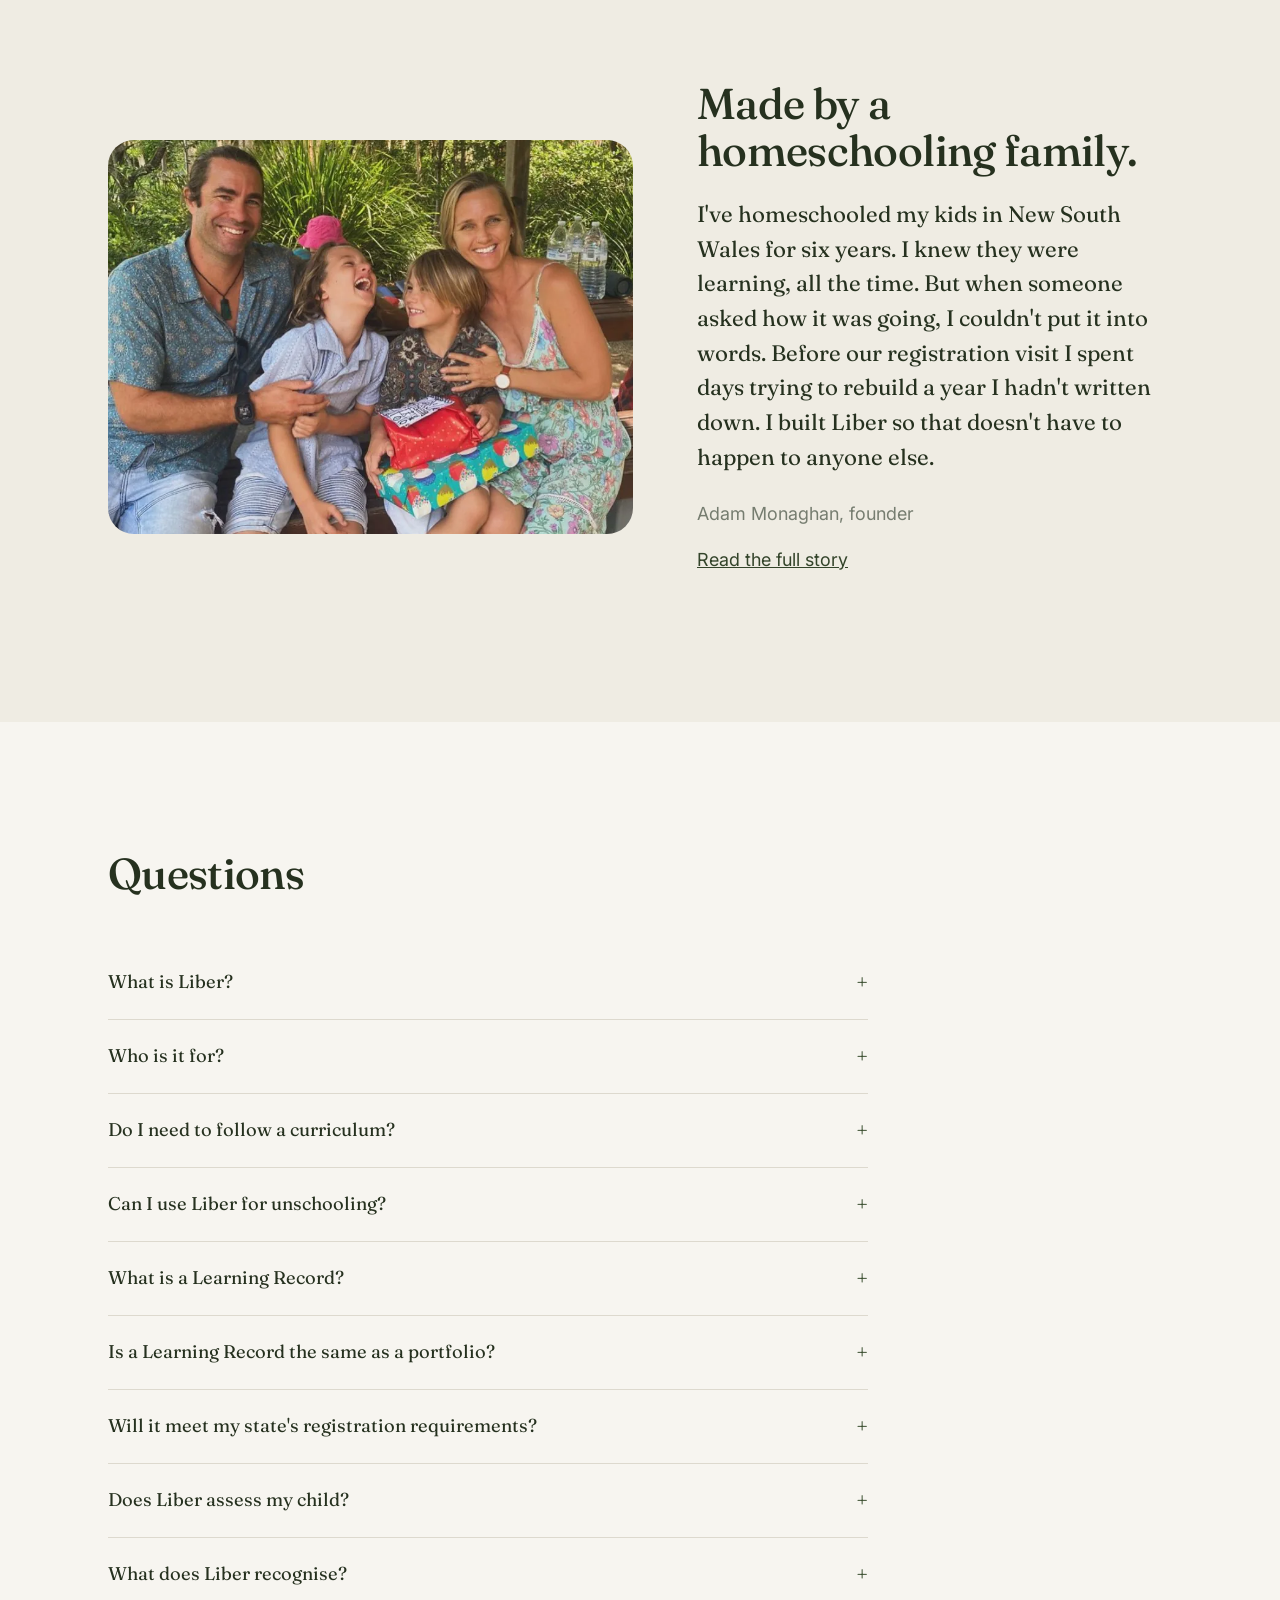
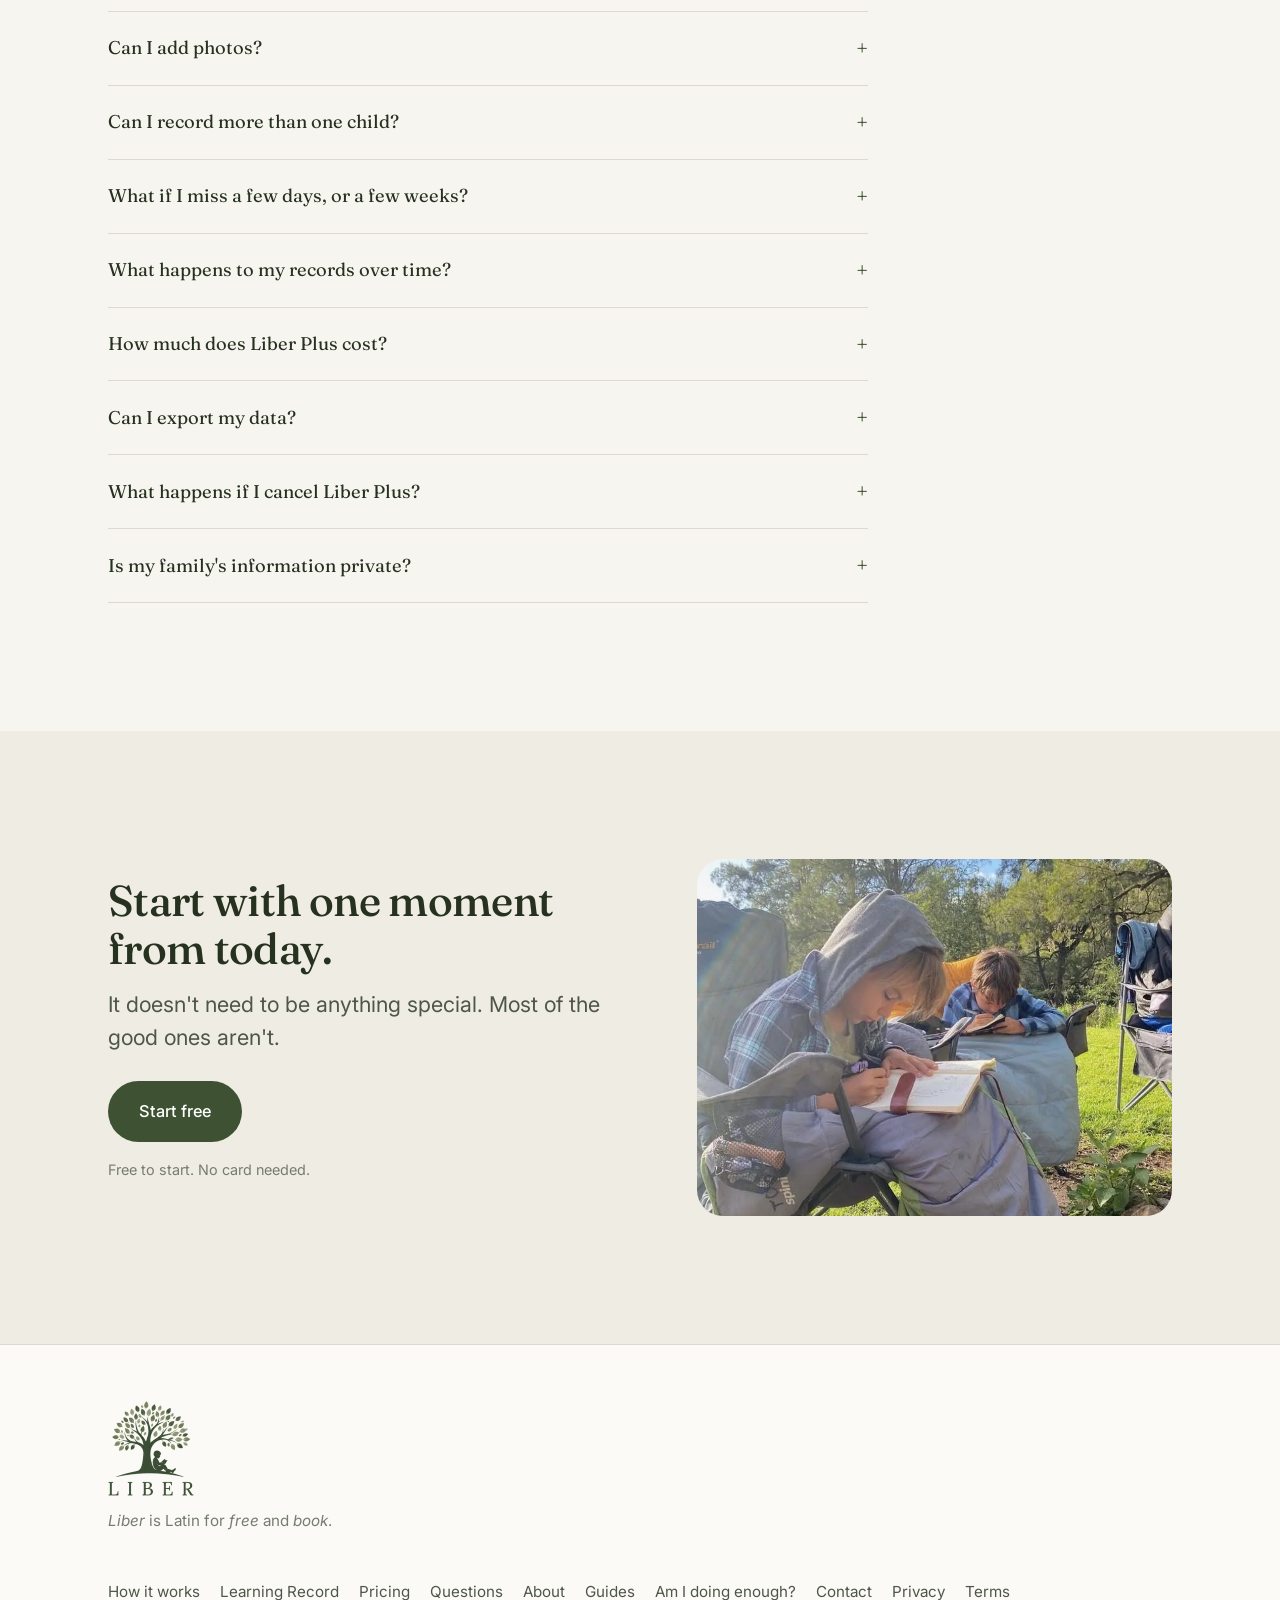
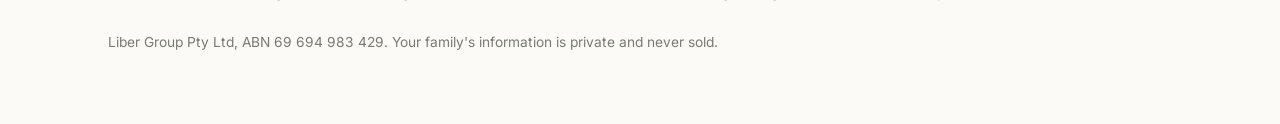
==== commit 932bcf33: "Homepage: add the anonymised Moment Detail screenshot Adds a third phone screenshot to "How Liber wo" ====
--- a/index.html
+++ b/index.html
@@ -363,6 +363,10 @@
           <img src="/images/app-journal.webp" width="406" height="972" loading="lazy" alt="The Journal in Liber shown as a calendar month, with a small photograph on each day a moment was kept." />
           <figcaption>The Journal: every moment you've kept, on the day it happened.</figcaption>
         </figure>
+        <figure class="app-shot app-phone" style="margin-top:36px">
+          <img src="/images/app-moment-detail.webp" width="500" height="771" loading="lazy" alt="A Moment Detail screen in Liber showing a photograph, fictional learners Alex and Sam, and the notes captured for that learning moment." />
+          <figcaption>Moment Detail: the full story behind a single learning moment.</figcaption>
+        </figure>
       </div>
     </div>
     <blockquote class="quote">
